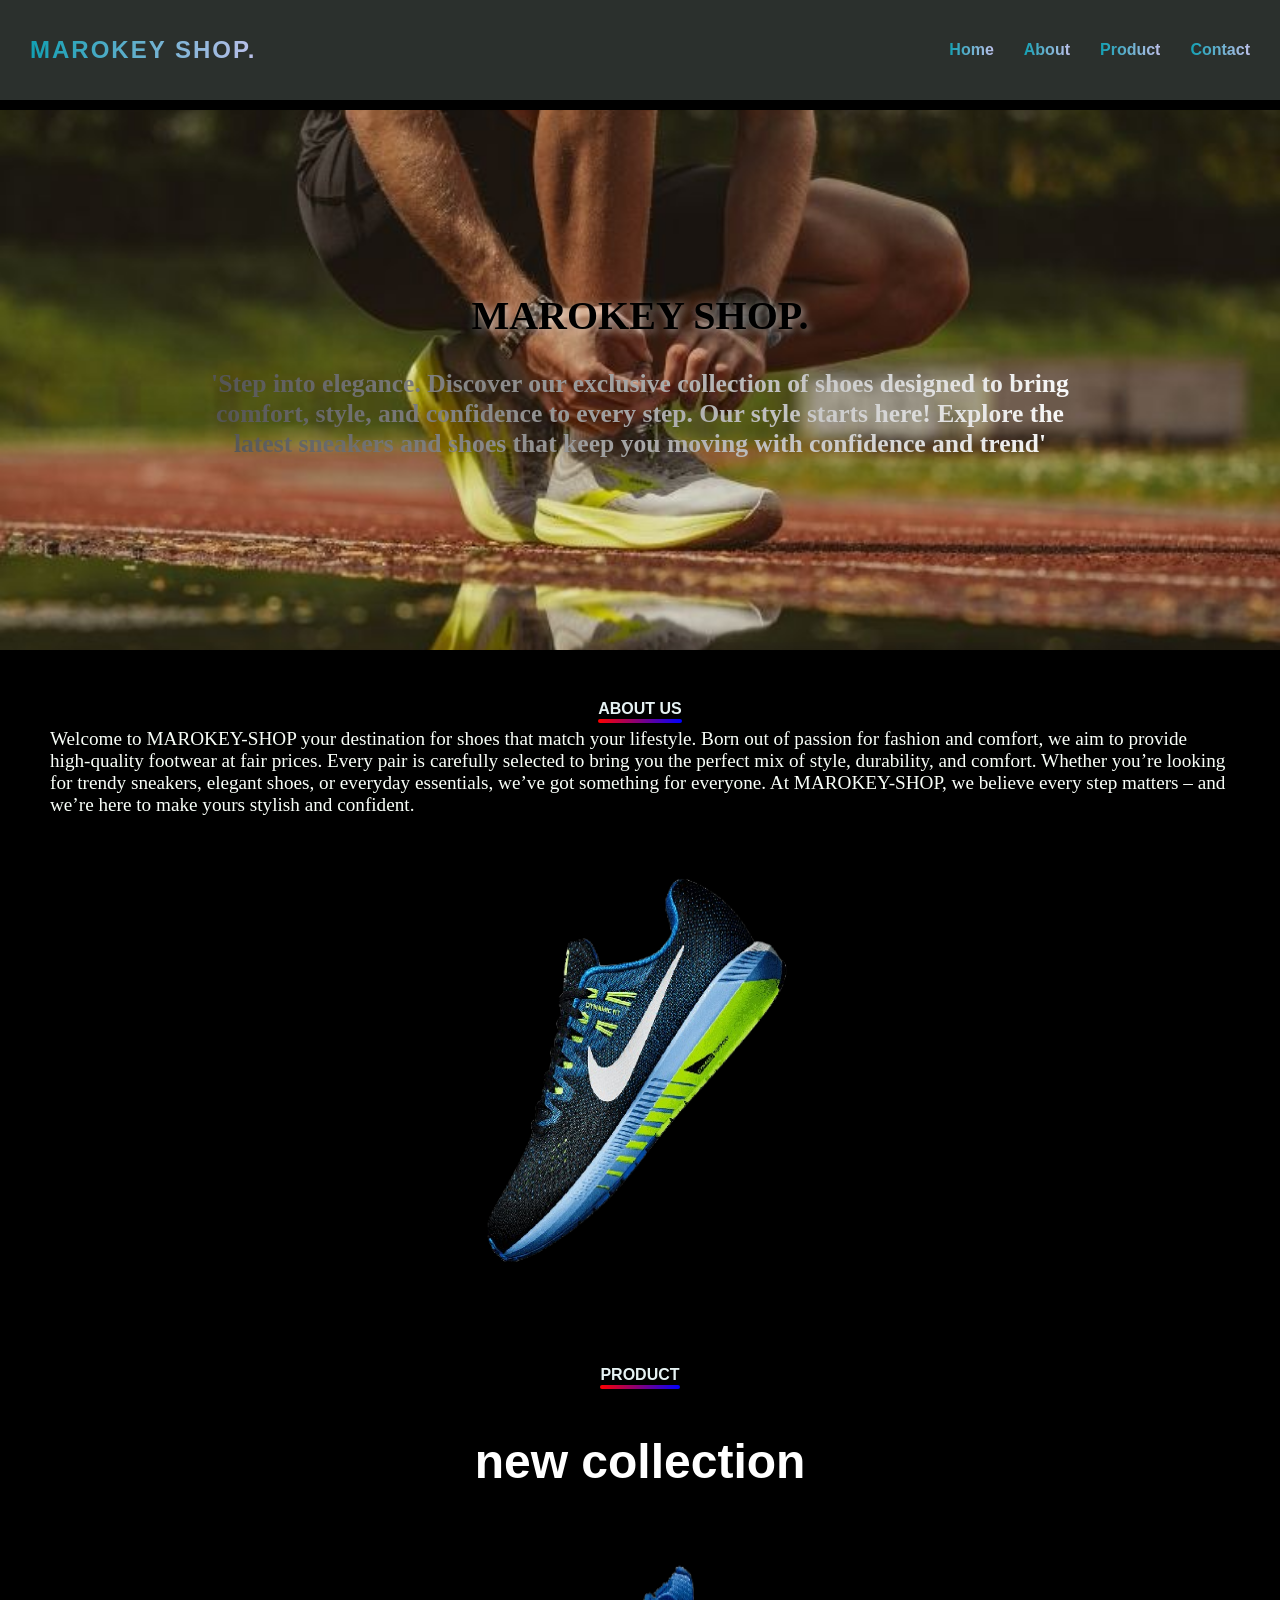
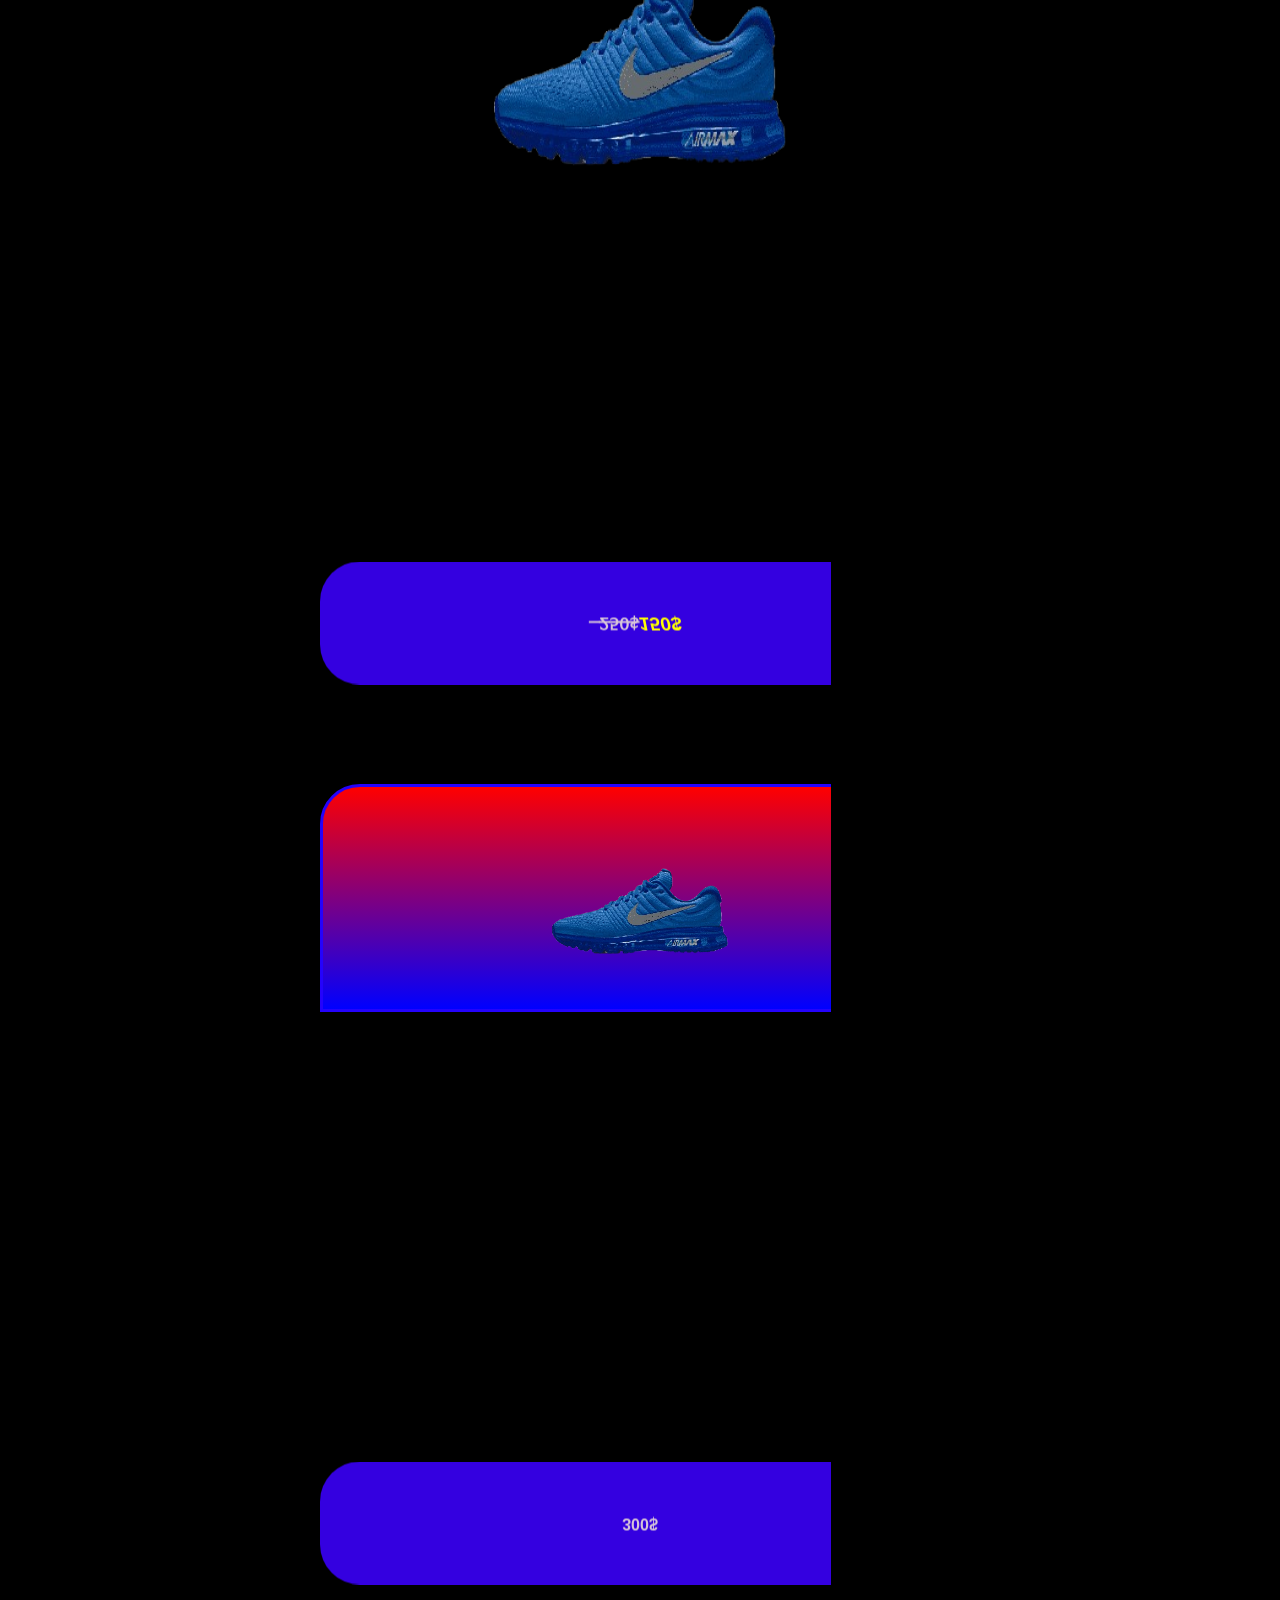
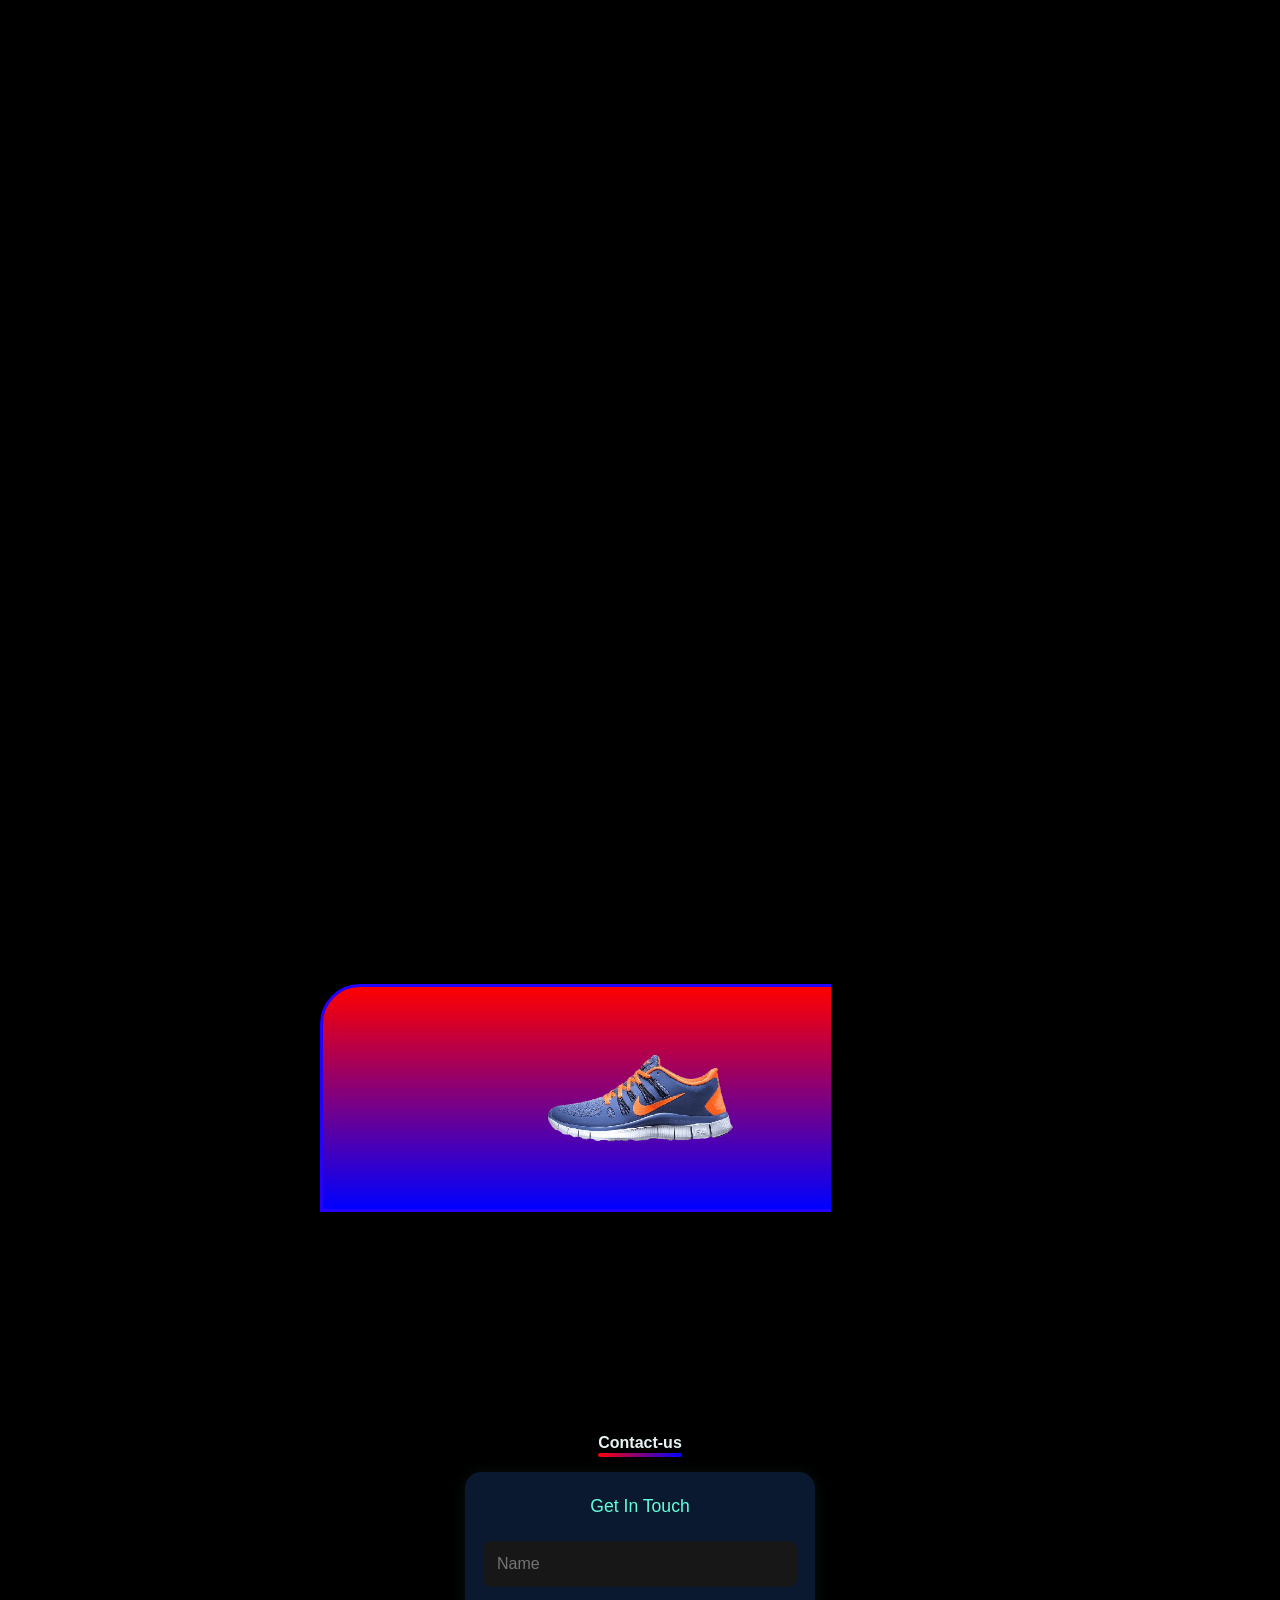
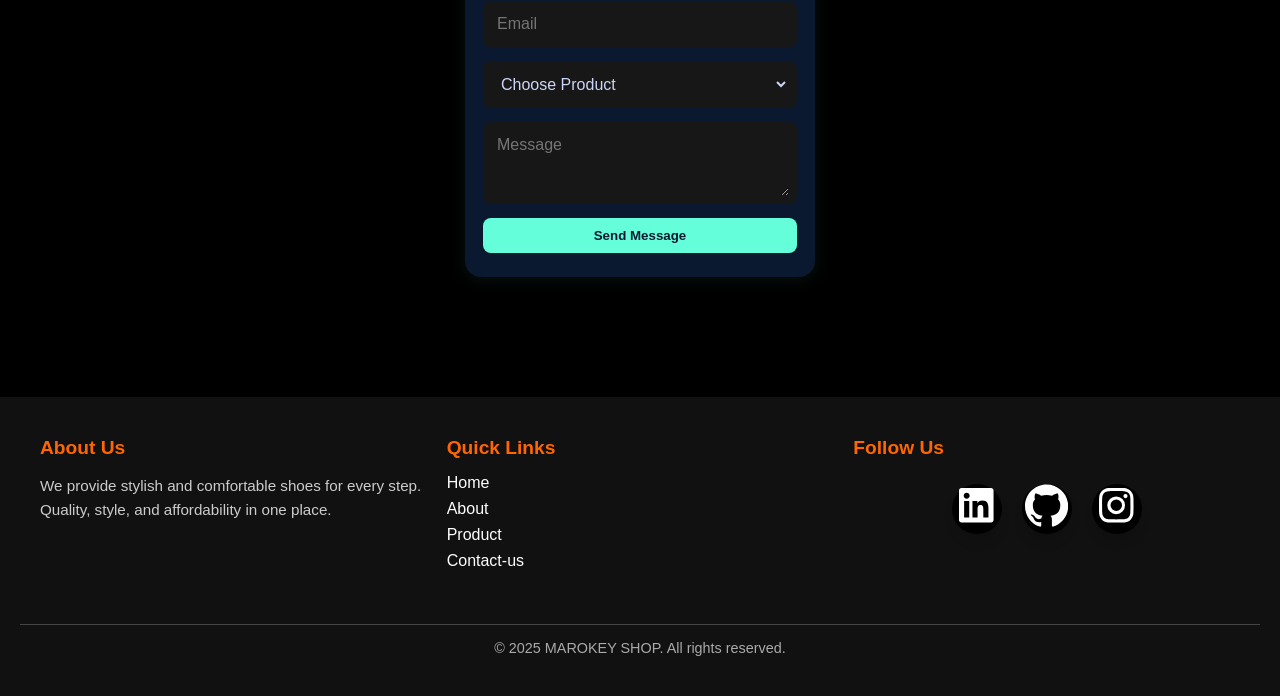
==== index.html @ 0c4fe7fe "update  my Sitweb" ====
<!DOCTYPE html>
<html lang="en">
<head>
    <meta charset="UTF-8">
    <meta name="viewport" content="width=device-width, initial-scale=1.0">
    <title>MAROKEY SHOP</title>
  <link rel="shortcut icon" href="pictures/logo.png" type="image/x-icon">
    <link rel="stylesheet" href="style.css">    
    <link rel="stylesheet" href="https://cdnjs.cloudflare.com/ajax/libs/font-awesome/6.4.0/css/all.min.css">
</head>
<body>
        <!--navbar-->
    <nav>
                <div class="logo">
            <h1>MAROKEY SHOP.</h1>
        </div>
        <ul id="List">
            <li><a href="#home">Home </a></li>
            <li><a href="#about">About</a></li>
            <li><a href="#product">Product</a></li>
            <li><a href="#contact">Contact</a></li>
        </ul>
        <div class="list-icon">
            <i class="fa-solid fa-bars" onclick="togglelist()"></i>
        </div> 
    </nav>
    <!--home section-->
    <div class="undernav">
   

      <section id="home"></section>
          <img src="pictures/background img.jpg">nb  /
        <div class="left">
        <h1>MAROKEY SHOP.</h1>
            <p>  'Step into elegance. 
                Discover our exclusive collection 
                of shoes designed to bring comfort, style, 
                and confidence to every step.
                Our style starts here! Explore the latest sneakers and shoes that keep you moving with confidence and trend'
            </p>
</div>
 </div>
      <!--about section-->

 <div class="about">
        <section id="about"></section>

    <a class="section-title" href="#">ABOUT US</a>


    <p >
        Welcome to MAROKEY-SHOP your destination for shoes that match your lifestyle. Born out of passion for fashion and comfort, we aim to provide high-quality footwear at fair prices. Every pair is carefully selected to bring you the perfect mix of style, durability, and comfort.

Whether you’re looking for trendy sneakers, elegant shoes, or everyday essentials, we’ve got something for everyone. At MAROKEY-SHOP, we believe every step matters – and we’re here to make yours stylish and confident.</p>
<img class="picture2" src="pictures/picture2-removebg-preview.png">
 </div>
     <!--product section-->

 <div class="product">

      <section id="product"></section>

        <a class="section-title" href="#"> PRODUCT</a>
         <div class="slider">
        <figure>
            <div class="slide">
                <h1>new collection</h1>
                <img src="pictures/picture7-removebg-preview.png" alt="">
            </div>
            <div class="slide">
                <h1>new collection</h1>
                <img src="pictures/picture3-removebg-preview.png" alt="">
            </div>
            <div class="slide">
                <h1>new collection</h1>
                <img src="pictures/picture4-removebg-preview.png" alt="" style="margin-top: 50px;">
            </div>
            <div class="slide">
                <h1>new collection</h1>
                <img src="pictures/picture8-removebg-preview.png" alt="">
            </div>
           
        </figure>
    </div>

<div class="card">
  <div class="upper-part">
    <div class="upper-part-face"><img class="incard" src="pictures/picture6-removebg-preview.png"></div>
    <div class="upper-part-back"><img class="incard" src="pictures/picture6-removebg-preview.png"></div>
  </div>
  <div class="lower-part">
    <div class="lower-part-face">price</div>
    <div class="lower-part-back"> ̶2̶5̶0̶$̶ <p style="color: yellow; font-style: oblique; font-size: larger;" > 150$</p></div>
  </div>
</div>
<div class="card">
  <div class="upper-part">
    <div class="upper-part-face"><img class="incard" src="pictures/picture7-removebg-preview.png"></div>
    <div class="upper-part-back"><img class="incard" src="pictures/picture7-removebg-preview.png"></div>
  </div>
  <div class="lower-part">
    <div class="lower-part-face">price</div>
    <div class="lower-part-back">200$</div>
  </div>
</div><div class="card">
  <div class="upper-part">
    <div class="upper-part-face"><img class="incard" src="pictures/picture8-removebg-preview.png"></div>
    <div class="upper-part-back"><img class="incard" src="pictures/picture8-removebg-preview.png"></div>
  </div>
  <div class="lower-part">
    <div class="lower-part-face">price</div>
    <div class="lower-part-back">300$</div>
  </div>
</div>
<div class="card">
  <div class="upper-part">
    <div class="upper-part-face"><img class="incard" src="pictures/picture4-removebg-preview.png"></div>
    <div class="upper-part-back"><img class="incard" src="pictures/picture4-removebg-preview.png"></div>
  </div>
  <div class="lower-part">
    <div class="lower-part-face">price</div>
    <div class="lower-part-back">350$</div>
  </div>
</div>
<div class="card">
  <div class="upper-part">
    <div class="upper-part-face"><img class="incard" src="pictures/picture3-removebg-preview.png"></div>
    <div class="upper-part-back"><img class="incard" src="pictures/picture3-removebg-preview.png"></div>
  </div>
  <div class="lower-part">
    <div class="lower-part-face">price</div>
    <div class="lower-part-back">300$</div>
  </div>
</div>
<div class="card">
  <div class="upper-part">
    <div class="upper-part-face"><img class="incard" src="pictures/picture5-removebg-preview.png"></div>
    <div class="upper-part-back"><img class="incard" src="pictures/picture5-removebg-preview.png"></div>
  </div>
  <div class="lower-part">
    <div class="lower-part-face">price</div>
    <div class="lower-part-back">100$</div>
  </div>
</div>
 </div>
    <!--contact us section-->

<div class="contact-us">
        <section id="contact"></section>

        <a class="section-title" href="#"> Contact-us</a>
<div class="form-card1">
  <div class="form-card2">
    <form class="form">
      <p class="form-heading">Get In Touch</p>

      <div class="form-field">
        <input required="" placeholder="Name" class="input-field" type="text" />
      </div>

      <div class="form-field">
        <input
          required=""
          placeholder="Email"
          class="input-field"
          type="email"
        />
        
      </div>
                  <div class="form-field">
        <select required class="input-field">
          <option value="" disabled selected>Choose Product</option>
          <option value="Sneakers">yellow basket shoes</option>
          <option value="Elegant Shoes">blue nike</option>
                    <option value="Elegant Shoes">nike colors</option>
          <option value="Elegant Shoes">red air force</option>
                   <option value="Elegant Shoes">white air force</option>
                   <option value="Elegant Shoes">classic nike</option>

          <option value="Everyday Essentials">Everyday Essentials</option>
          <option value="Other">Other</option>
        </select>
      </div>

      <div class="form-field">
        <textarea
          required=""
          placeholder="Message"
          cols="30"
          rows="3"
          class="input-field"></textarea>
      </div>

      <button class="sendMessage-btn">Send Message</button>
    </form>
  </div>
</div>
<!--footer-->
<footer class="footer">
   <div class="footer-container">
      <div class="footer-col">
        <h3>About Us</h3>
        <p>We provide stylish and comfortable shoes for every step. Quality, style, and affordability in one place.</p>
      </div>
      <div class="footer-col">
        <h3>Quick Links</h3>
        <ul>
          <li><a href="#">Home</a></li>
          <li><a href="#">About</a></li>
          <li><a href="#">Product</a></li>
          <li><a href="#">Contact-us</a></li>
        </ul>
      </div>
      <div class="footer-col">
        <h3>Follow Us</h3>
        <div class="social-icons">
         <ul class="wrapper">
  <li class="icon LinkdIn">
   <a  href="https://www.linkedin.com/in/omar-rodi-631632343" target="_blank"> <span class="tooltip">LinkdIn</span>
    <svg
      viewBox="0 0 24 24"
      height="1.2em"
      fill="currentColor"
xmlns="http://www.w3.org/2000/svg"     >
      <path
     d="M20.447 20.452h-3.554v-5.569c0-1.328-.027-3.037-1.852-3.037-1.853 
               0-2.136 1.445-2.136 2.939v5.667H9.351V9h3.414v1.561h.049c.476-.9 
               1.637-1.85 3.372-1.85 3.604 0 4.268 2.372 4.268 5.456v6.285zM5.337 
               7.433c-1.144 0-2.067-.926-2.067-2.067 0-1.142.923-2.066 
               2.067-2.066 1.141 0 2.066.924 2.066 2.066 0 
               1.141-.925 2.067-2.066 2.067zm1.777 13.019H3.559V9h3.555v11.452zM22.225 
               0H1.771C.792 0 0 .774 0 1.729v20.542C0 
               23.227.792 24 1.771 24h20.451C23.2 24 24 23.227 
               24 22.271V1.729C24 .774 23.2 0 22.225 0z" ></path>
    </svg>
    </a>
  </li>
  <li class="icon GitHub">
    <a href="https://github.com/MAROKEY4" target="_blank">
    <span class="tooltip">GitHub</span>
   <svg xmlns="http://www.w3.org/2000/svg" 
         width="1.5em" height="1.5em" 
         viewBox="0 0 24 24" 
         fill="currentColor">
      <path d="M12 .297c-6.63 0-12 5.373-12 12 
               0 5.303 3.438 9.8 8.205 11.385.6.113.82-.258.82-.577 
               0-.285-.01-1.04-.015-2.04-3.338.724-4.042-1.61-4.042-1.61 
               -.546-1.385-1.333-1.754-1.333-1.754-1.09-.744.084-.729.084-.729 
               1.205.084 1.84 1.236 1.84 1.236 
               1.07 1.835 2.809 1.305 3.495.998 
               .108-.776.418-1.305.762-1.605-2.665-.3-5.466-1.335-5.466-5.93 
               0-1.31.465-2.38 1.235-3.22 
               -.135-.303-.54-1.523.105-3.176 0 0 1.005-.322 3.3 1.23 
               .96-.267 1.98-.399 3-.405 1.02.006 2.04.138 3 .405 
               2.28-1.552 3.285-1.23 3.285-1.23 
               .645 1.653.24 2.873.12 3.176 
               .765.84 1.23 1.91 1.23 3.22 
               0 4.61-2.805 5.625-5.475 5.92 
               .42.36.81 1.096.81 2.22 
               0 1.606-.015 2.896-.015 3.286 
               0 .315.21.69.825.57C20.565 22.092 24 17.592 24 12.297 
               c0-6.627-5.373-12-12-12"/>
    </svg>
      <path
        d="M42,12.429c-1.323,0.586-2.746,0.977-4.247,1.162c1.526-0.906,2.7-2.351,3.251-4.058c-1.428,0.837-3.01,1.452-4.693,1.776C34.967,9.884,33.05,9,30.926,9c-4.08,0-7.387,3.278-7.387,7.32c0,0.572,0.067,1.129,0.193,1.67c-6.138-0.308-11.582-3.226-15.224-7.654c-0.64,1.082-1,2.349-1,3.686c0,2.541,1.301,4.778,3.285,6.096c-1.211-0.037-2.351-0.374-3.349-0.914c0,0.022,0,0.055,0,0.086c0,3.551,2.547,6.508,5.923,7.181c-0.617,0.169-1.269,0.263-1.941,0.263c-0.477,0-0.942-0.054-1.392-0.135c0.94,2.902,3.667,5.023,6.898,5.086c-2.528,1.96-5.712,3.134-9.174,3.134c-0.598,0-1.183-0.034-1.761-0.104C9.268,36.786,13.152,38,17.321,38c13.585,0,21.017-11.156,21.017-20.834c0-0.317-0.01-0.633-0.025-0.945C39.763,15.197,41.013,13.905,42,12.429"
      ></path>
    </svg>
    </a>
  </li>
  <li class="icon instagram">
        <a href="https://www.instagram.com/o_rodi_" target="_blank">

    <span class="tooltip">Instagram</span>
    <svg
      xmlns="http://www.w3.org/2000/svg"
      height="1.2em"
      fill="currentColor"
      class="bi bi-instagram"
      viewBox="0 0 16 16"
    >
      <path
        d="M8 0C5.829 0 5.556.01 4.703.048 3.85.088 3.269.222 2.76.42a3.917 3.917 0 0 0-1.417.923A3.927 3.927 0 0 0 .42 2.76C.222 3.268.087 3.85.048 4.7.01 5.555 0 5.827 0 8.001c0 2.172.01 2.444.048 3.297.04.852.174 1.433.372 1.942.205.526.478.972.923 1.417.444.445.89.719 1.416.923.51.198 1.09.333 1.942.372C5.555 15.99 5.827 16 8 16s2.444-.01 3.298-.048c.851-.04 1.434-.174 1.943-.372a3.916 3.916 0 0 0 1.416-.923c.445-.445.718-.891.923-1.417.197-.509.332-1.09.372-1.942C15.99 10.445 16 10.173 16 8s-.01-2.445-.048-3.299c-.04-.851-.175-1.433-.372-1.941a3.926 3.926 0 0 0-.923-1.417A3.911 3.911 0 0 0 13.24.42c-.51-.198-1.092-.333-1.943-.372C10.443.01 10.172 0 7.998 0h.003zm-.717 1.442h.718c2.136 0 2.389.007 3.232.046.78.035 1.204.166 1.486.275.373.145.64.319.92.599.28.28.453.546.598.92.11.281.24.705.275 1.485.039.843.047 1.096.047 3.231s-.008 2.389-.047 3.232c-.035.78-.166 1.203-.275 1.485a2.47 2.47 0 0 1-.599.919c-.28.28-.546.453-.92.598-.28.11-.704.24-1.485.276-.843.038-1.096.047-3.232.047s-2.39-.009-3.233-.047c-.78-.036-1.203-.166-1.485-.276a2.478 2.478 0 0 1-.92-.598 2.48 2.48 0 0 1-.6-.92c-.109-.281-.24-.705-.275-1.485-.038-.843-.046-1.096-.046-3.233 0-2.136.008-2.388.046-3.231.036-.78.166-1.204.276-1.486.145-.373.319-.64.599-.92.28-.28.546-.453.92-.598.282-.11.705-.24 1.485-.276.738-.034 1.024-.044 2.515-.045v.002zm4.988 1.328a.96.96 0 1 0 0 1.92.96.96 0 0 0 0-1.92zm-4.27 1.122a4.109 4.109 0 1 0 0 8.217 4.109 4.109 0 0 0 0-8.217zm0 1.441a2.667 2.667 0 1 1 0 5.334 2.667 2.667 0 0 1 0-5.334z"
      ></path>
    </svg>
        </a>
  </li>
</ul>
      </div>
    </div>
   </div>
    <div class="footer-bottom">
      © 2025 MAROKEY SHOP. All rights reserved.
    </div>
  </footer>
</div>
    <script src="main.js"> </script>

</body>
</html>
---- style.css ----
*{
    margin: 0;
    padding: 0;
    box-sizing: border-box;
    font-family: sans-serif;
}

html,body{
    height: 100%;
    width: 100%;
background: black;
    background-size: 400% 400%;
  animation: BackgroundGradient 5s ease infinite;
  scroll-behavior: smooth;
  scroll-padding: var(--scroll-padding,5rem);
}

/*navbar*/
nav{
    padding: 10px 30px;
    display: flex;
    align-items: center;
    justify-content: space-between;
    background:transparent;
    position: relative;
    height: 100px;
    background: rgb(43, 48, 45);
}

.logo{
  background: linear-gradient(90deg, #12a0b3, #bdc0ea);
  background-clip: text;
  color: transparent;
    font-weight: bold;
    letter-spacing: 2px;
    user-select: none;

}

nav ul{
    display: flex;
    gap: 30px;
    align-items: center;
}

nav ul li{
    list-style-type: none;
}

nav ul li a{
  font-weight: bold;
  background: linear-gradient(90deg, #12a0b3, #bdc0ea);
  background-clip: text;
  color: transparent;
}

.list-icon{
    display: none;
}

.list-icon i{
    color: #fff;
    font-size: 30px;
}
@keyframes BackgroundGradient {
  0% {background-position: 0% 50%;}
  50% {background-position: 100% 50%;}
  100% {background-position: 0% 50%;}
}

@media (max-width:600px) {
    nav ul{
              position: absolute;
        top: 90px;
        left: 0;
        right: 0;
        flex-direction: column;
        text-align: center;
        background: rgb(43, 48, 45);
        gap: 0;
        overflow: hidden;
        z-index: 100;
        width: 100%;
        max-height: 0;
        transition: max-height 0.8s;
        display: block; 

    }
    nav ul li{
        padding: 20px;
        padding-top: 0;
    }
    .list-icon{
        display: block;
    z-index: 101;
    position: absolute;
    top: 30px;
    right: 30px;;
    }
    #List{
        transition: all 0.8s;
    }
} 

/* this picture undernav*/


.undernav {
  position: relative;
  width: 100%;
  height: 60vh; /* Responsive height */
  min-height: 320px;
  max-height: 600px;
  overflow: hidden;
  margin-top: 10px;
  margin-bottom: 50px;
}

.undernav img {
  position: absolute;
  top: 0;
  left: 0;
  width: 100%;
  height: 100%;
  object-fit: cover; /* Ensures image covers area proportionally */
  z-index: 1;
}

/* Center .left content over the image */
.left {
  position: absolute;
  top: 50%;
  left: 50%;
  transform: translate(-50%, -50%);
  z-index: 2;
  width: 90%;
  text-align: center;
  background: none; /* Remove background gradient for text visibility */
  color: #fff; /* White text for contrast */
}

.left h1 {
  font-family: Chalkduster, fantasy;
  color: #000000;
  font-size: 2.5em;
  text-align: center;
  font-weight: bold;
  text-shadow: 2px 2px 8px rgba(254, 255, 255, 0.7); /* Improves readability */
  margin-bottom: 20px;
}

.left p {
  font-size: 1.6em;
  font-weight: bold;
  width: 80%;
  margin: 0 auto;
  font-family: Chalkduster, fantasy;
  display: block;
  padding: 10px 20px;
  /* Gradient text styles */
  background: linear-gradient(90deg, #4d4d4d, #ffffff);
  background-clip: text;
  -webkit-background-clip: text;
  color: transparent;
  -webkit-text-fill-color: transparent;
  text-shadow: none; /* Remove shadow for clear gradient */
  border-radius: 10px;
}

/* Responsive adjustments */
@media (max-width: 600px) {
  .undernav {
    height: 280px;
    min-height: 180px;
    max-height: none;
  }
  .left h1 {
    font-size: 1.3em;
    padding: 8px 10px;
  }
  .left p {
    font-size: 0.95em;
    padding: 8px 10px;
    width: 98%;
  }
}

/*About*/

.about p {
    margin:50px;
    color: rgb(249, 255, 249);
    margin-top:10px;
    font-size: larger;
    font-family:Chalkduster, fantasy;

}
.picture2{
     display: block;
    margin: 0 auto;
    background: transparent;
    max-width: 400px;
    width: 100%;
    height: 500px;


}


/*Product*/


.slider{
    display: block;
    margin: 0 auto;
    margin-bottom:150px;
    background: transparent;
    max-width: 500px;
    width: 100%;
    height: 400px;
    overflow: hidden;
}

@media (max-width: 600px) {
    .about p,
    .product p {
        font-size: 0.95em;
        margin: 10px 5px;
    }
    .about a,
    .product a {
        font-size: 1em;
        padding: 6px 10px;
        display: block;
        margin: 0 auto 10px auto;
    }
    .picture2 {
        height: 100%;
        width: 100%;

    }
    .slider{
    display: block;
    margin: 0 auto;
    background: transparent;
    max-width: 400px;
    width: 100%;
    height: auto;
    overflow: hidden;
}
}
figure{
    position: relative;
    left: 0;
    width: 400%; /* width dikali slide */
    animation: 10s slide infinite;
}

.slide{
    position: relative;
    width: 25%; /* width dibagi slide */
    float: left;
}

.slide h1{
    position: absolute;
    font-size: 3em;
    width: 100%;
    text-align: center;
    margin-top: 50px;
    color: white;
    text-shadow: 1px 1px 2px rgba(0, 0, 0, 0.5);
}

.slide img{
    width: 100%;
    height: 500px;
}

@keyframes slide{
    0%{
        left:0;
    }
    10%{
        left:0;
    }
    20%{
        left:-100%;
    }
    30%{
        left:-100%;
    }
    40%{
        left:-200%;
    }
    50%{
        left:-200%;
    }
    55%{
        left:-300%;
    }
    65%{
        left:-300%;
    }
    66%{
        left:-200%;
    }
    74%{
        left:-200%;
    }
    75%{
        left:-100%;
    }
    85%{
        left:-100%;
    }
    90%{
        left:0;
    }
    1000%{
        left:0;
    }
}


.card {
  margin: 100px auto;
  width: 50%;
  height: 350px;
  position: relative;
  border-radius: 40px;
  transition: all 0.8s;
  perspective: 600px;
  perspective-origin: center bottom;
  display: block;
}

.incard{
   width: 50%;
   height: auto;
}

.upper-part {
  width: 100%;
  height: 65%;
  border-radius: 40px 40px 0 0;
  position: relative;
  transform-style: preserve-3d;
  transition: all 0.9s;
}

.upper-part-face,
.upper-part-back {
  text-align: center;
  background:linear-gradient(red,blue);
  color: rgb(36, 2, 252);
  border: 3px solid ;
  display: flex;
  justify-content: center;
  align-items: center;
  position: absolute;
  width: 100%;
  height: 100%;
  padding: 15px;
  border-radius: 40px 40px 0 0;
  font-weight: bold;
  z-index: 2;
  backface-visibility: hidden;
  transition: all 0.6s;
}

.upper-part-back {
  background-color: rgb(177, 10, 10);
  color: rgb(0, 29, 114);
  transform: rotatex(180deg);
}

.lower-part {
  width: 100%;
  height: 35%;
  border-radius: 0 0 40px 40px;
  position: relative;
  transform-style: preserve-3d;
  transform-origin: center top;
  transition: all 0.9s;
}

.lower-part-face,
.lower-part-back {
  background-color: rgb(10, 10, 142);
  width: 100%;
  height: 100%;
  color: rgb(243, 239, 239);
  font-weight: bold;
  position: absolute;
  border-radius: 0 0 40px 40px;
  display: flex;
  justify-content: center;
  align-items: center;
  transform: translate(0, -0.8px);
  backface-visibility: hidden;
  z-index: 2;
}

.lower-part-back {
  backface-visibility: visible;
  border-radius: 40px;
  color: rgb(216, 197, 216);
  background-color: rgb(52, 0, 224);
  transform: rotateX(180deg);
  z-index: 1;
  transition: border-radius 0.6s;
}

.card:hover > .upper-part {
  transform: rotatex(-0.5turn);
}

.card:hover > .lower-part {
  transform: translateY(88.3px) rotateX(0.5turn);
}

.card:hover > .lower-part > .lower-part-back {
  border: 3px solid rgb(45, 0, 246);
  border-radius: 0 0 40px 40px;
}
@media (max-width: 900px) {
  .about p {
    font-size: 1.1em;
    margin: 20px 10px;
  }
  .card {
    width: 70%;
    height: 300px;
    margin: 60px auto;
  }
  .incard {
    max-width: 90%;
    height: auto;
  }
}

@media (max-width: 600px) {
  .about p {
    font-size: 1em;
    margin: 10px 5px;
  }
  .about a {
    font-size: 1em;
    padding: 6px 10px;
    display: block;
    margin: 0 auto 10px auto;
  }
  .card {
    width: 95%;
    height: 220px;
    margin: 30px auto;
  }
  .incard {
    max-width: 100%;
    height: auto;
  }
}
/*contact-us*/
  
/* Center and minimize contact-us */
.contact-us {
  display: flex;
  flex-direction: column;
  align-items: center;
  justify-content: center;
  margin: 40px auto;
} 

.form {
  width: 100%;
  max-width: 350px;
  background: #0a192f;
  border-radius: 16px;
  padding: 24px 18px;
  box-shadow: 0 2px 16px rgba(100,255,218,0.08);
  display: flex;
  flex-direction: column;
  gap: 14px;
  align-items: center;
}

.form-heading {
  color: #64ffda;
  font-size: 1.1em;
  margin-bottom: 10px;
  text-align: center;
  background: none;
}

.form-field {
  width: 100%;
  display: flex;
  align-items: center;
  border-radius: 8px;
  padding: 8px;
  background: #171717;
  color: #ccd6f6;
}

.input-field {
  width: 100%;
  background: none;
  border: none;
  outline: none;
  color: #ccd6f6;
  padding: 6px;
  font-size: 1em;
}

.sendMessage-btn {
  width: 100%;
  padding: 10px;
  border-radius: 8px;
  border: none;
  background: #64ffda;
  color: #0a192f;
  font-weight: bold;
  cursor: pointer;
  transition: background 0.3s;
}

.sendMessage-btn:hover {
  background: #43c6ac;
  color: #fff;
}
.form-card1 {
  margin: 20px;
  background-image: linear-gradient(163deg, #64ffda 0%, #64ffda 100%);
  border-radius: 22px;
  transition: all 0.3s;
}

.form-card1:hover {
  box-shadow: 0px 0px 30px 1px rgba(100, 255, 218, 0.3);
}

.form-card2 {
  border-radius: 0;
  transition: all 0.2s;
}

.form-card2:hover {
  transform: scale(0.98);
  border-radius: 20px;
}

/* footer*/

    footer {
      background: #111;
      color: #eee;
      padding: 40px 20px;
      margin-top: 100px;
      width: 100%;
    }

    .footer-container {
      display: flex;
      flex-wrap: wrap;
      justify-content: space-between;
      max-width: 1200px;
      margin: auto;
      gap: 20px;
    }

    .footer-col {
      flex: 1 1 200px;
      min-width: 200px;
    }

    .footer-col h3 {
      margin-bottom: 15px;
      font-size: 1.2rem;
      color: #ff6600;
    }

    .footer-col p {
      line-height: 1.6;
      font-size: 0.95rem;
      color: #ccc;
    }

    .footer-col ul {
      list-style: none;
      padding: 0;
      margin: 0;

    }

    .footer-col ul li {
      margin: 8px 0;

    }

    .footer-col ul li a {
      color: #ffffff;
      text-decoration: none;
      transition: color 0.5s;
       position: static !important;
  background: none !important;
  box-shadow: none !important;

    }
    .footer-col ul li a:hover {
      color: #b18f8f;
       
    }

    .social-icons {
      display: flex;
      gap: 15px;
      margin-top: 10px;
    }

    .social-icons a {
      color: #e80000;
      font-size: 1.8rem;
      text-decoration: none;
      transition: color 0.3s;
    }

    

    .footer-bottom {
      text-align: center;
      margin-top: 30px;
      font-size: 0.9rem;
      border-top: 1px solid #444;
      padding-top: 15px;
      color: #aaa;
    } 
    
.wrapper {
  display: inline-flex;
  list-style: none;
  height: 120px;
  width: 100%;
  padding-top: 40px;
  font-family: "Poppins", sans-serif;
  justify-content: center;
}

.wrapper .icon {
  position: relative;
  background: #000000;
  border-radius: 50%;
  margin: 10px;
  width: 50px;
  height: 50px;
  font-size: 18px;
  display: flex;
  justify-content: center;
  align-items: center;
  flex-direction: column;
  box-shadow: 0 10px 10px rgba(0, 0, 0, 0.1);
  cursor: pointer;
  transition: all 0.2s cubic-bezier(0.68, -0.55, 0.265, 1.55);
}

.wrapper .tooltip {
  position: absolute;
  top: 0;
  font-size: 14px;
  background: #fff;
  color: #fff;
  padding: 5px 8px;
  border-radius: 5px;
  box-shadow: 0 10px 10px rgba(0, 0, 0, 0.1);
  opacity: 0;
  pointer-events: none;
  transition: all 0.3s cubic-bezier(0.68, -0.55, 0.265, 1.55);
}

.wrapper .tooltip::before {
  position: absolute;
  content: "";
  height: 8px;
  width: 8px;
  background: #fff;
  bottom: -3px;
  left: 35%;
  transform: translate(-50%) rotate(45deg);
  transition: all 0.3s cubic-bezier(0.68, -0.55, 0.265, 1.55);
}

.wrapper .icon:hover .tooltip {
  top: -45px;
  opacity: 1;
  visibility: visible;
  pointer-events: auto;
}

.wrapper .icon:hover span,
.wrapper .icon:hover .tooltip {
  text-shadow: 0px -1px 0px rgba(0, 0, 0, 0.1);
}

.wrapper .LinkdIn:hover,
.wrapper .LinkdIn:hover .tooltip,
.wrapper .LinkdIn:hover .tooltip::before {
  background: #1877f2;
  color: #fff;
}

.wrapper .GitHub:hover,
.wrapper .GitHub:hover .tooltip,
.wrapper .GitHub:hover .tooltip::before {
  background: #3e4345;
  color: #fff;
}

.wrapper .instagram:hover,
.wrapper .instagram:hover .tooltip,
.wrapper .instagram:hover .tooltip::before {
  background: #e4405f;
  color: #fff;
}


    /* Responsive */
    @media (max-width: 768px) {
      .footer-container {
        flex-direction: column;
        text-align: center;
      }
      .social-icons {
        justify-content: center;
      }
      
    }
    .wrapper .icon a {
  position: static !important;
  background: none !important;
  box-shadow: none !important;
}

.wrapper .icon a:after {
  display: none !important;
  content: none !important;
}

.section-title {
  display: block;
  margin: 0 auto;
  width: max-content;
  color: #e6f2f3;
  text-decoration: none;
  position: relative;
  font-weight: bold;
  text-align: center;
  
}

.section-title:after {
  content: " ";
  position: absolute;
  bottom: -5px;
  height: 4px;
  width: 100%;
  background: linear-gradient(to right, red, blue);
  border-radius: 100px;
  left: 0;
  transition: 100ms;
}

.section-title:hover:after {
  width: 0;
}
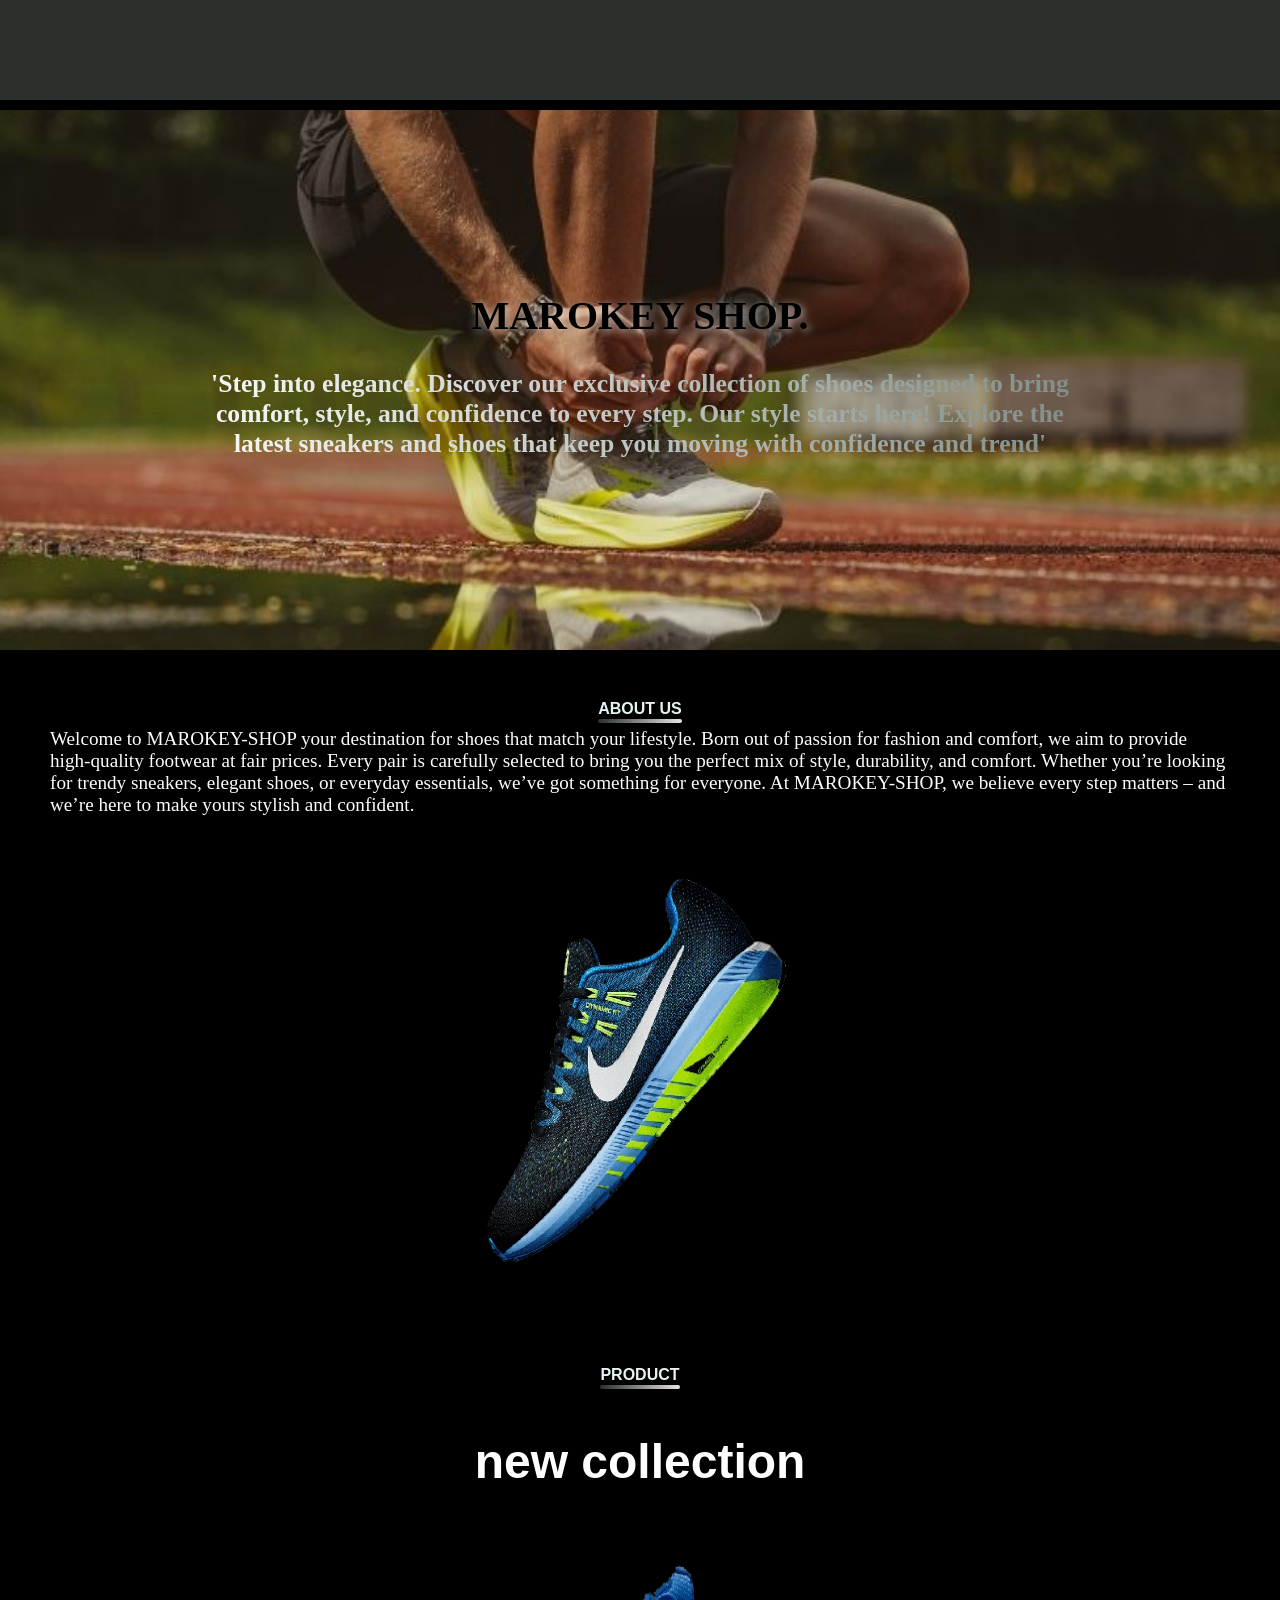
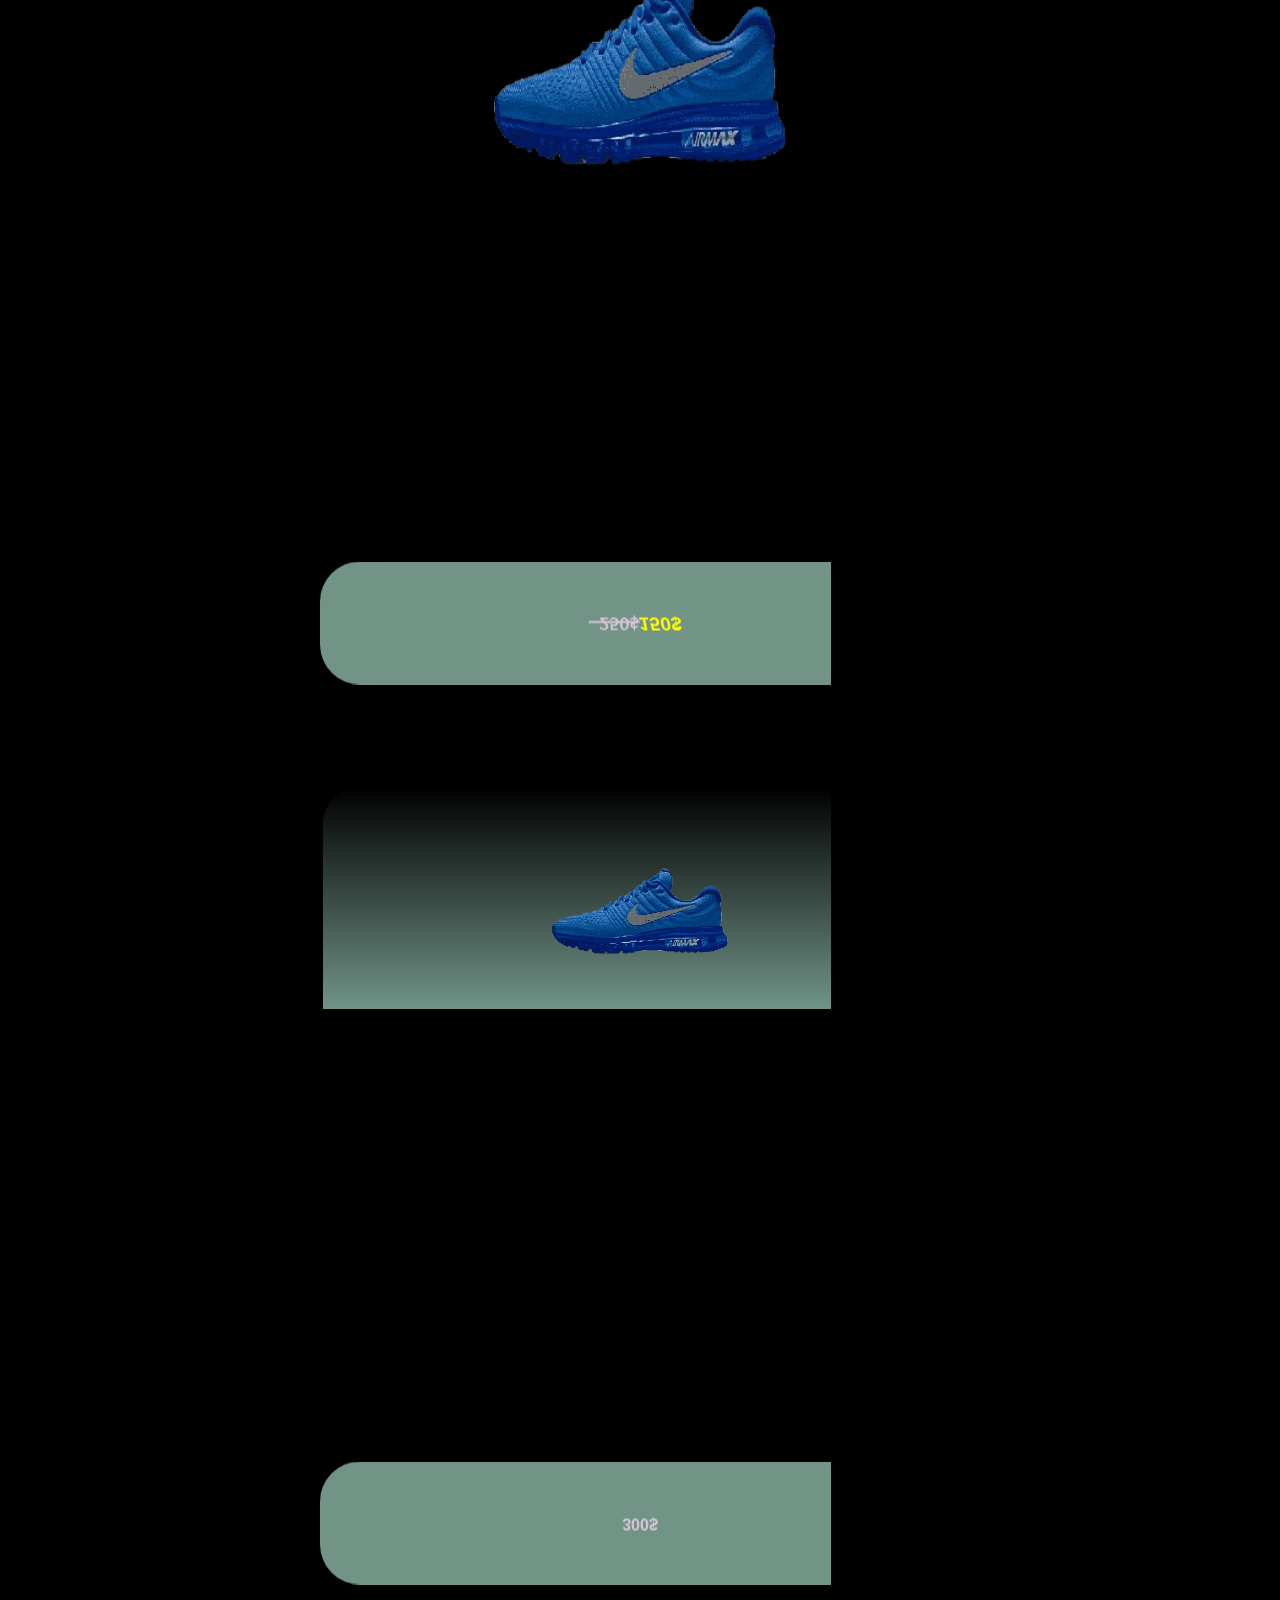
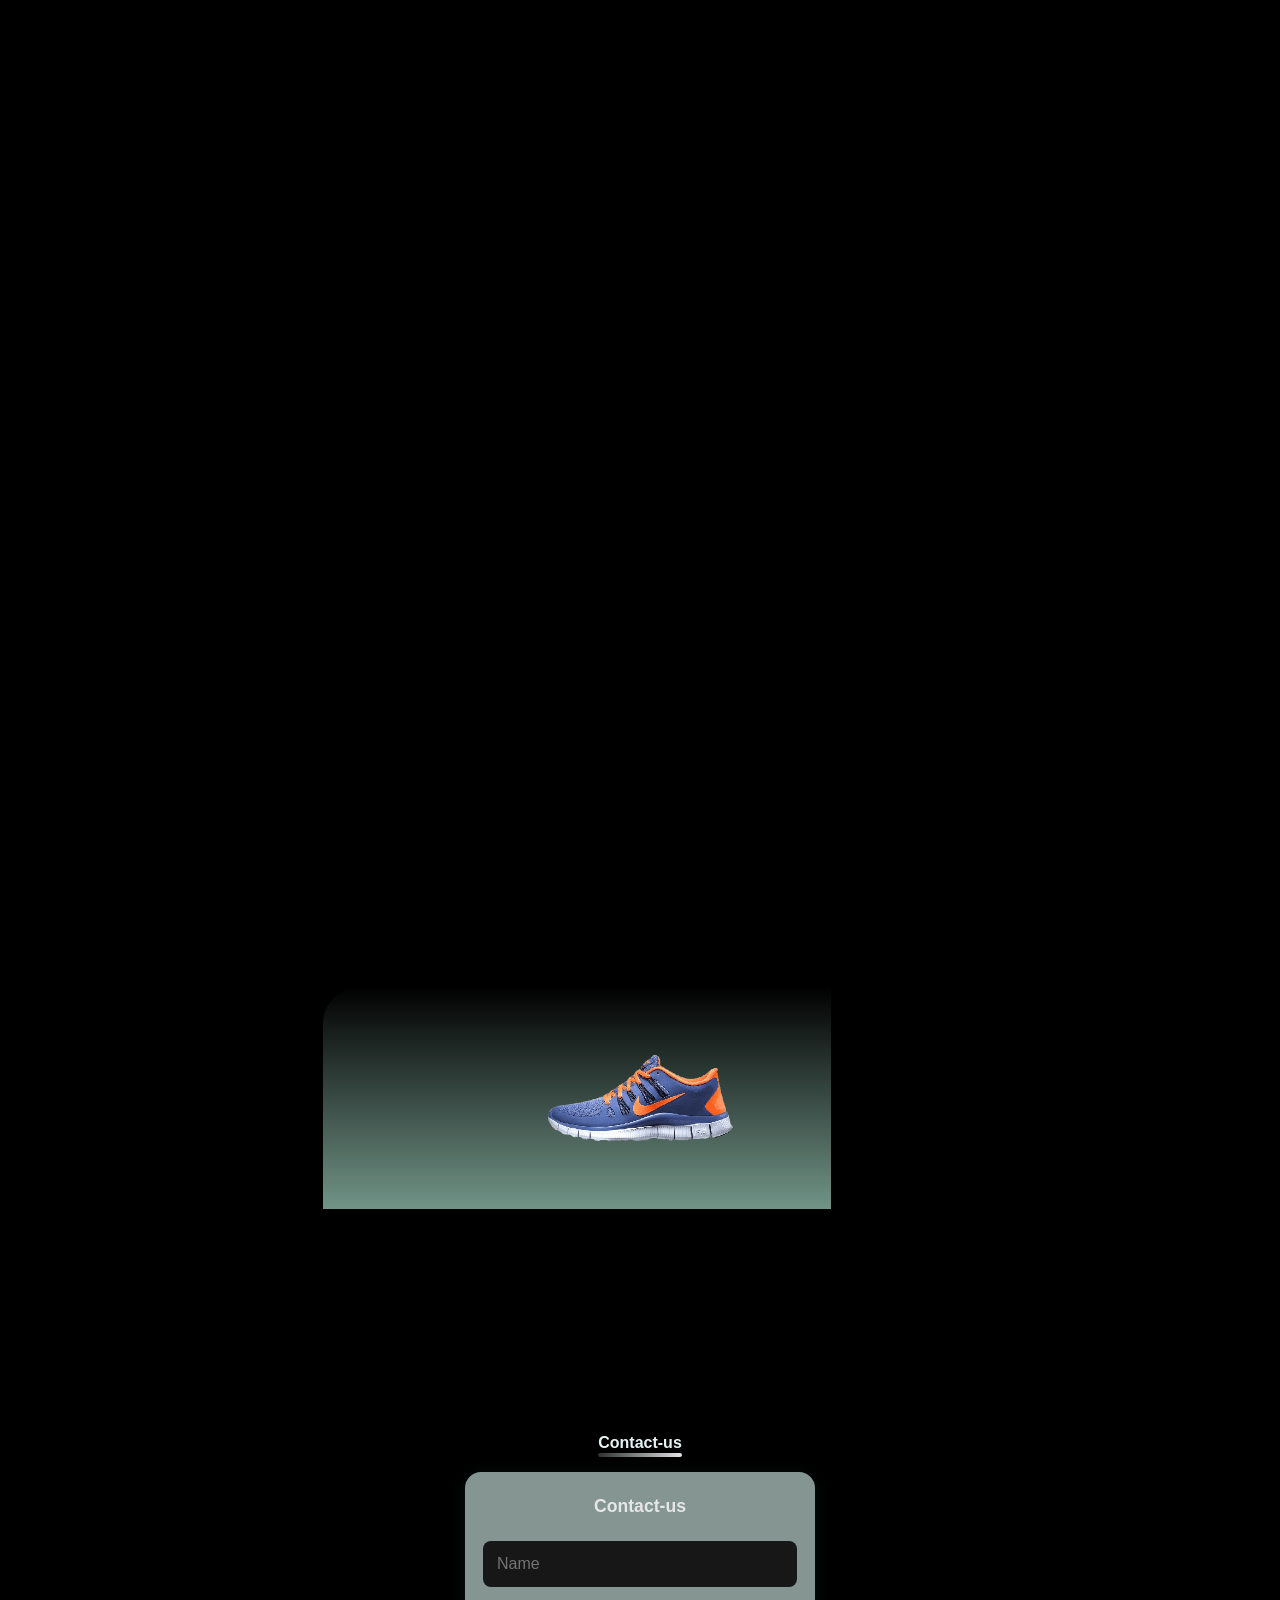
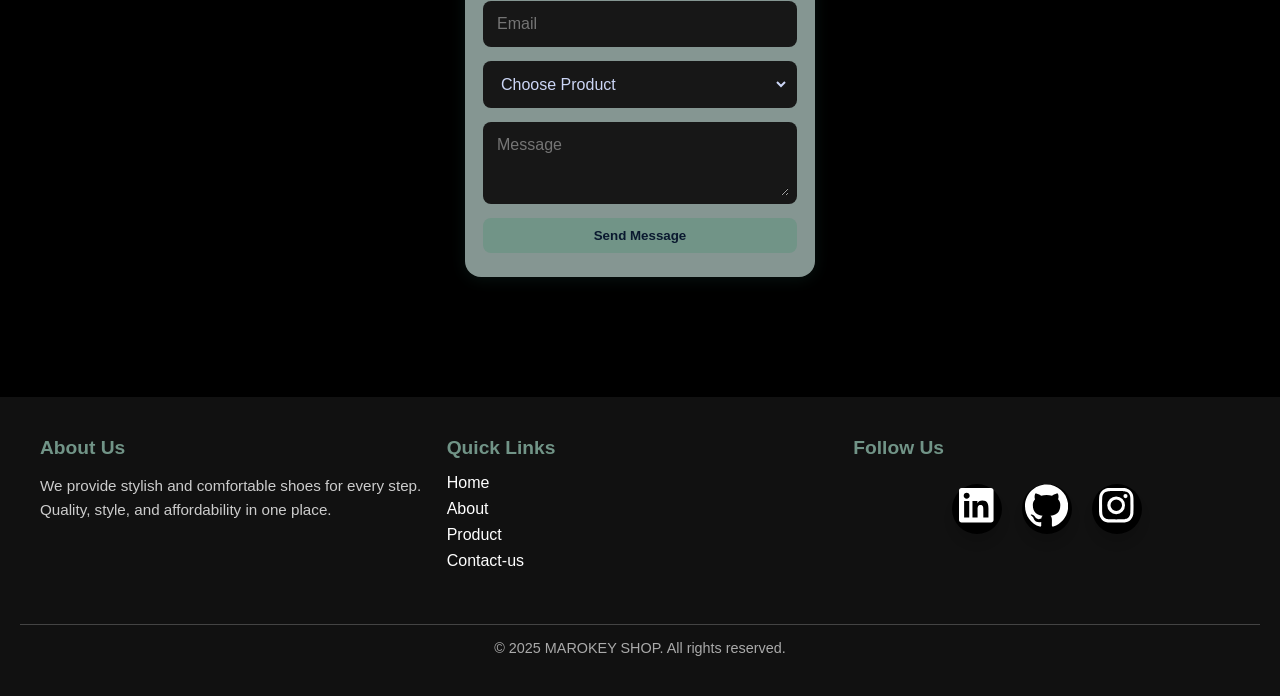
==== commit 9f3615b1: "i updated colores and  add some animations" ====
--- a/index.html
+++ b/index.html
@@ -1,3 +1,4 @@
+
 <!DOCTYPE html>
 <html lang="en">
 <head>
@@ -152,7 +153,7 @@
 <div class="form-card1">
   <div class="form-card2">
     <form class="form">
-      <p class="form-heading">Get In Touch</p>
+      <p class="form-heading">Contact-us</p>
 
       <div class="form-field">
         <input required="" placeholder="Name" class="input-field" type="text" />
@@ -296,4 +297,4 @@
     <script src="main.js"> </script>
 
 </body>
-</html>+</html>
--- a/style.css
+++ b/style.css
@@ -28,7 +28,7 @@
 }
 
 .logo{
-  background: linear-gradient(90deg, #12a0b3, #bdc0ea);
+  background: linear-gradient(90deg, rgb(113, 148, 135));
   background-clip: text;
   color: transparent;
     font-weight: bold;
@@ -49,7 +49,7 @@
 
 nav ul li a{
   font-weight: bold;
-  background: linear-gradient(90deg, #12a0b3, #bdc0ea);
+  background: linear-gradient(90deg, rgb(113, 148, 135));
   background-clip: text;
   color: transparent;
 }
@@ -59,7 +59,7 @@
 }
 
 .list-icon i{
-    color: #fff;
+    color:rgb(113, 148, 135);
     font-size: 30px;
 }
 @keyframes BackgroundGradient {
@@ -108,7 +108,7 @@
 .undernav {
   position: relative;
   width: 100%;
-  height: 60vh; /* Responsive height */
+  height: 60vh; 
   min-height: 320px;
   max-height: 600px;
   overflow: hidden;
@@ -122,7 +122,7 @@
   left: 0;
   width: 100%;
   height: 100%;
-  object-fit: cover; /* Ensures image covers area proportionally */
+  object-fit: cover; 
   z-index: 1;
 }
 
@@ -135,8 +135,8 @@
   z-index: 2;
   width: 90%;
   text-align: center;
-  background: none; /* Remove background gradient for text visibility */
-  color: #fff; /* White text for contrast */
+  background: none; 
+  color: #fff; 
 }
 
 .left h1 {
@@ -158,12 +158,12 @@
   display: block;
   padding: 10px 20px;
   /* Gradient text styles */
-  background: linear-gradient(90deg, #4d4d4d, #ffffff);
+  background: linear-gradient(90deg, #fcfcfc,  rgb(125, 138, 131));
   background-clip: text;
   -webkit-background-clip: text;
   color: transparent;
   -webkit-text-fill-color: transparent;
-  text-shadow: none; /* Remove shadow for clear gradient */
+  text-shadow: none;
   border-radius: 10px;
 }
 
@@ -196,14 +196,27 @@
 
 }
 .picture2{
-     display: block;
+      display: block;
     margin: 0 auto;
     background: transparent;
     max-width: 400px;
     width: 100%;
     height: 500px;
-
-
+    animation: float 2s ease-in-out infinite;
+    filter: drop-shadow(0 10px 20px rgba(0, 0, 0, 0.3));
+
+
+}
+@keyframes float {
+  0% {
+    transform: translateY(0px);
+  }
+  50% {
+    transform: translateY(-20px);
+  }
+  100% {
+    transform: translateY(0px);
+  }
 }
 
 
@@ -252,13 +265,13 @@
 figure{
     position: relative;
     left: 0;
-    width: 400%; /* width dikali slide */
+    width: 400%; 
     animation: 10s slide infinite;
 }
 
 .slide{
     position: relative;
-    width: 25%; /* width dibagi slide */
+    width: 25%; 
     float: left;
 }
 
@@ -352,8 +365,8 @@
 .upper-part-face,
 .upper-part-back {
   text-align: center;
-  background:linear-gradient(red,blue);
-  color: rgb(36, 2, 252);
+  background:linear-gradient(rgb(0, 0, 0),rgb(113, 148, 135));
+  color: rgb(0, 0, 0);
   border: 3px solid ;
   display: flex;
   justify-content: center;
@@ -371,7 +384,7 @@
 
 .upper-part-back {
   background-color: rgb(177, 10, 10);
-  color: rgb(0, 29, 114);
+  color: rgb(0, 0, 0);
   transform: rotatex(180deg);
 }
 
@@ -387,7 +400,7 @@
 
 .lower-part-face,
 .lower-part-back {
-  background-color: rgb(10, 10, 142);
+  background-color: rgb(113, 148, 135);
   width: 100%;
   height: 100%;
   color: rgb(243, 239, 239);
@@ -406,7 +419,7 @@
   backface-visibility: visible;
   border-radius: 40px;
   color: rgb(216, 197, 216);
-  background-color: rgb(52, 0, 224);
+  background-color:rgb(113, 148, 135);
   transform: rotateX(180deg);
   z-index: 1;
   transition: border-radius 0.6s;
@@ -421,7 +434,7 @@
 }
 
 .card:hover > .lower-part > .lower-part-back {
-  border: 3px solid rgb(45, 0, 246);
+  border: 3px solid rgb(0, 0, 0);
   border-radius: 0 0 40px 40px;
 }
 @media (max-width: 900px) {
@@ -475,7 +488,7 @@
 .form {
   width: 100%;
   max-width: 350px;
-  background: #0a192f;
+  background: #859692;
   border-radius: 16px;
   padding: 24px 18px;
   box-shadow: 0 2px 16px rgba(100,255,218,0.08);
@@ -486,11 +499,12 @@
 }
 
 .form-heading {
-  color: #64ffda;
+  color: rgb(230, 230, 230);
   font-size: 1.1em;
   margin-bottom: 10px;
   text-align: center;
   background: none;
+  font-weight: bold;
 }
 
 .form-field {
@@ -518,7 +532,7 @@
   padding: 10px;
   border-radius: 8px;
   border: none;
-  background: #64ffda;
+  background:rgb(113, 148, 135);
   color: #0a192f;
   font-weight: bold;
   cursor: pointer;
@@ -526,12 +540,12 @@
 }
 
 .sendMessage-btn:hover {
-  background: #43c6ac;
+  background: rgb(113, 148, 135);
   color: #fff;
 }
 .form-card1 {
   margin: 20px;
-  background-image: linear-gradient(163deg, #64ffda 0%, #64ffda 100%);
+  background-image: linear-gradient(163deg,rgb(113, 148, 135) 100%);
   border-radius: 22px;
   transition: all 0.3s;
 }
@@ -577,7 +591,7 @@
     .footer-col h3 {
       margin-bottom: 15px;
       font-size: 1.2rem;
-      color: #ff6600;
+      color: rgb(113, 148, 135);
     }
 
     .footer-col p {
@@ -763,7 +777,7 @@
   bottom: -5px;
   height: 4px;
   width: 100%;
-  background: linear-gradient(to right, red, blue);
+  background: linear-gradient(to right,  rgb(43, 48, 45), rgb(229, 229, 232));
   border-radius: 100px;
   left: 0;
   transition: 100ms;
@@ -771,4 +785,5 @@
 
 .section-title:hover:after {
   width: 0;
-}+}
+
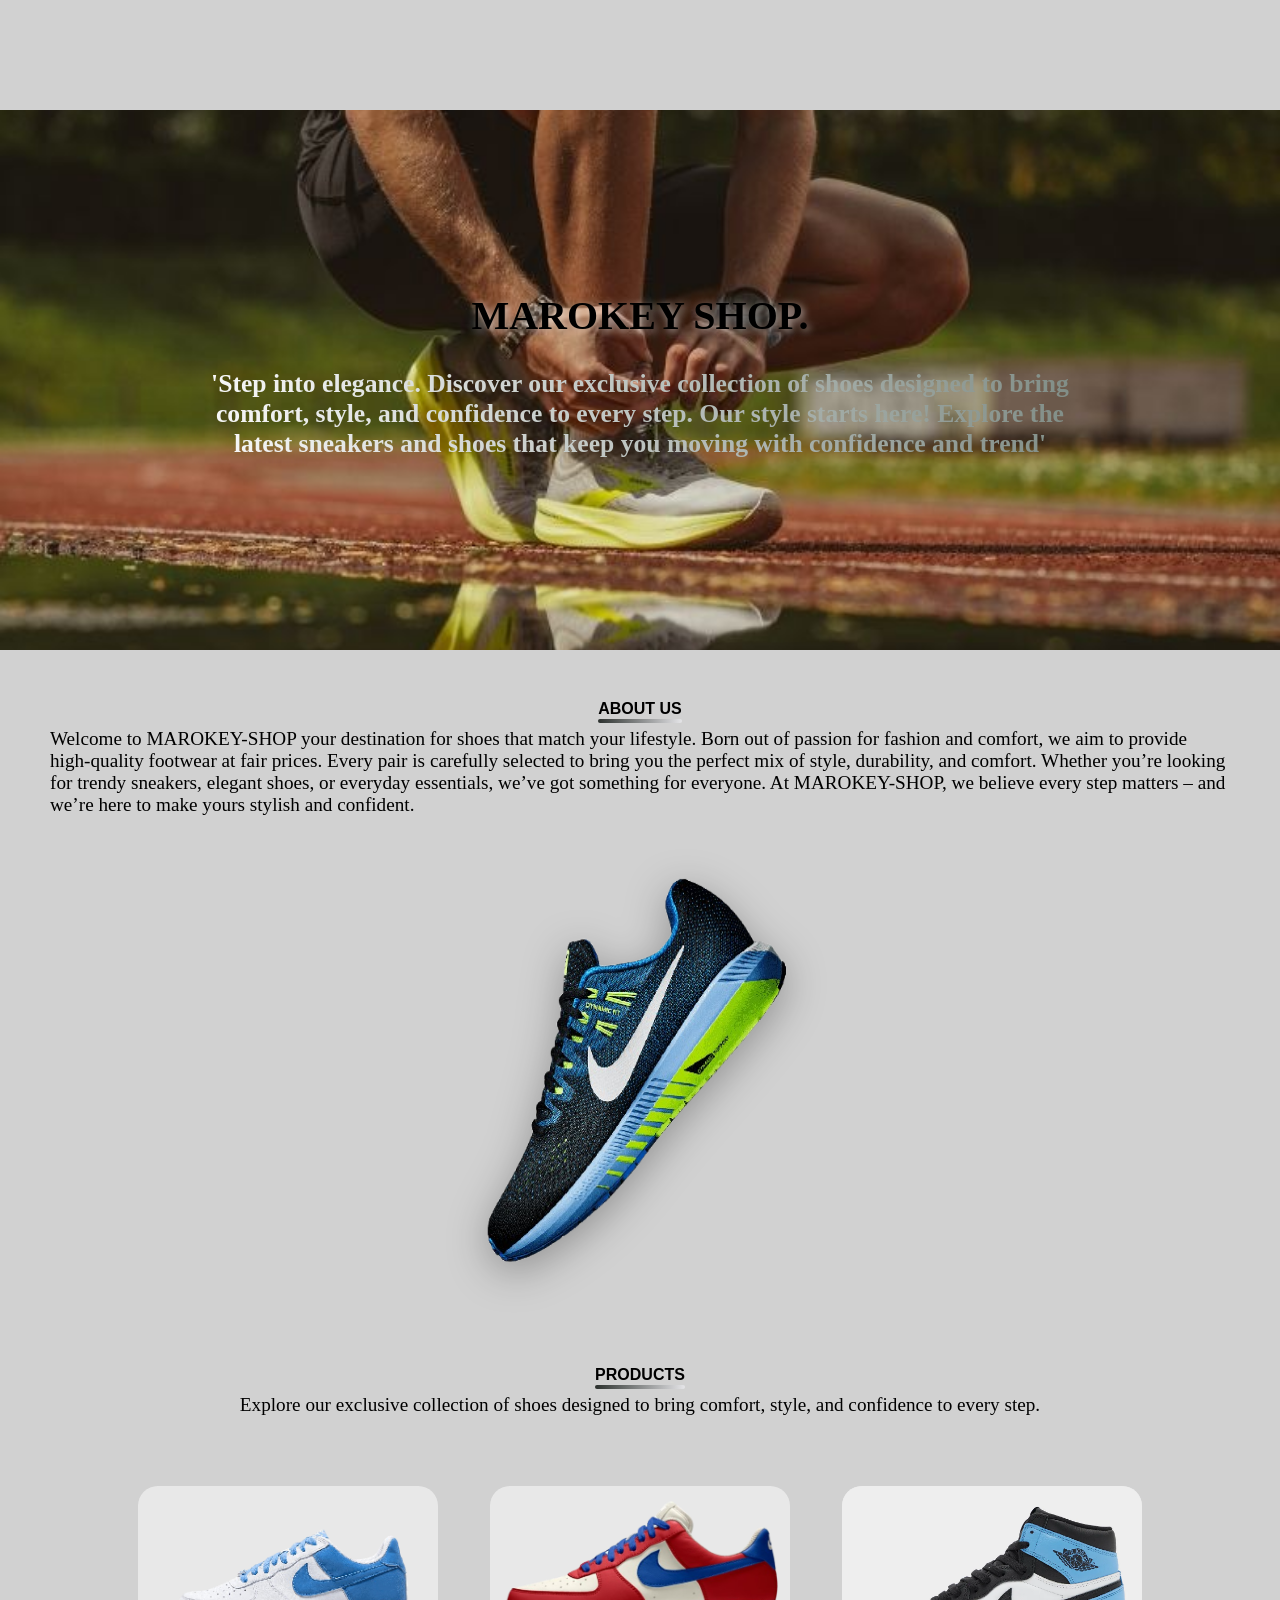
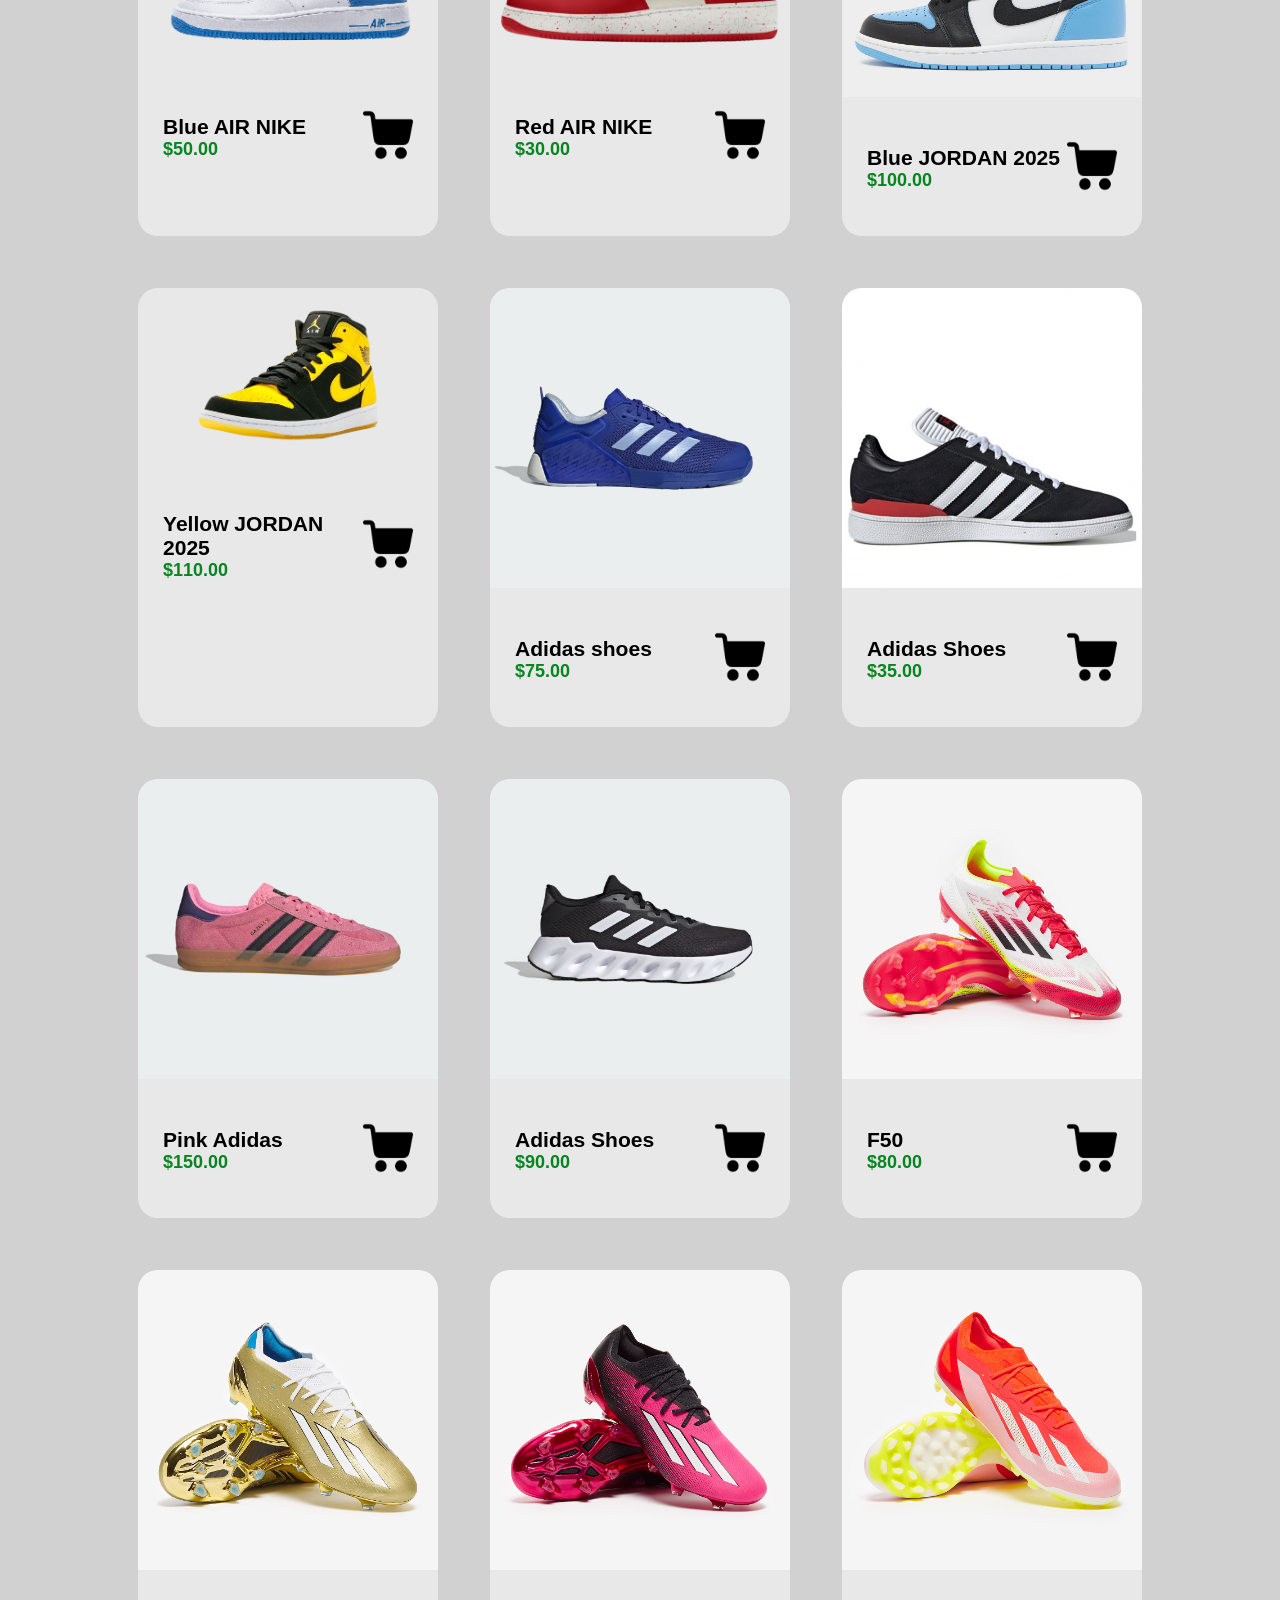
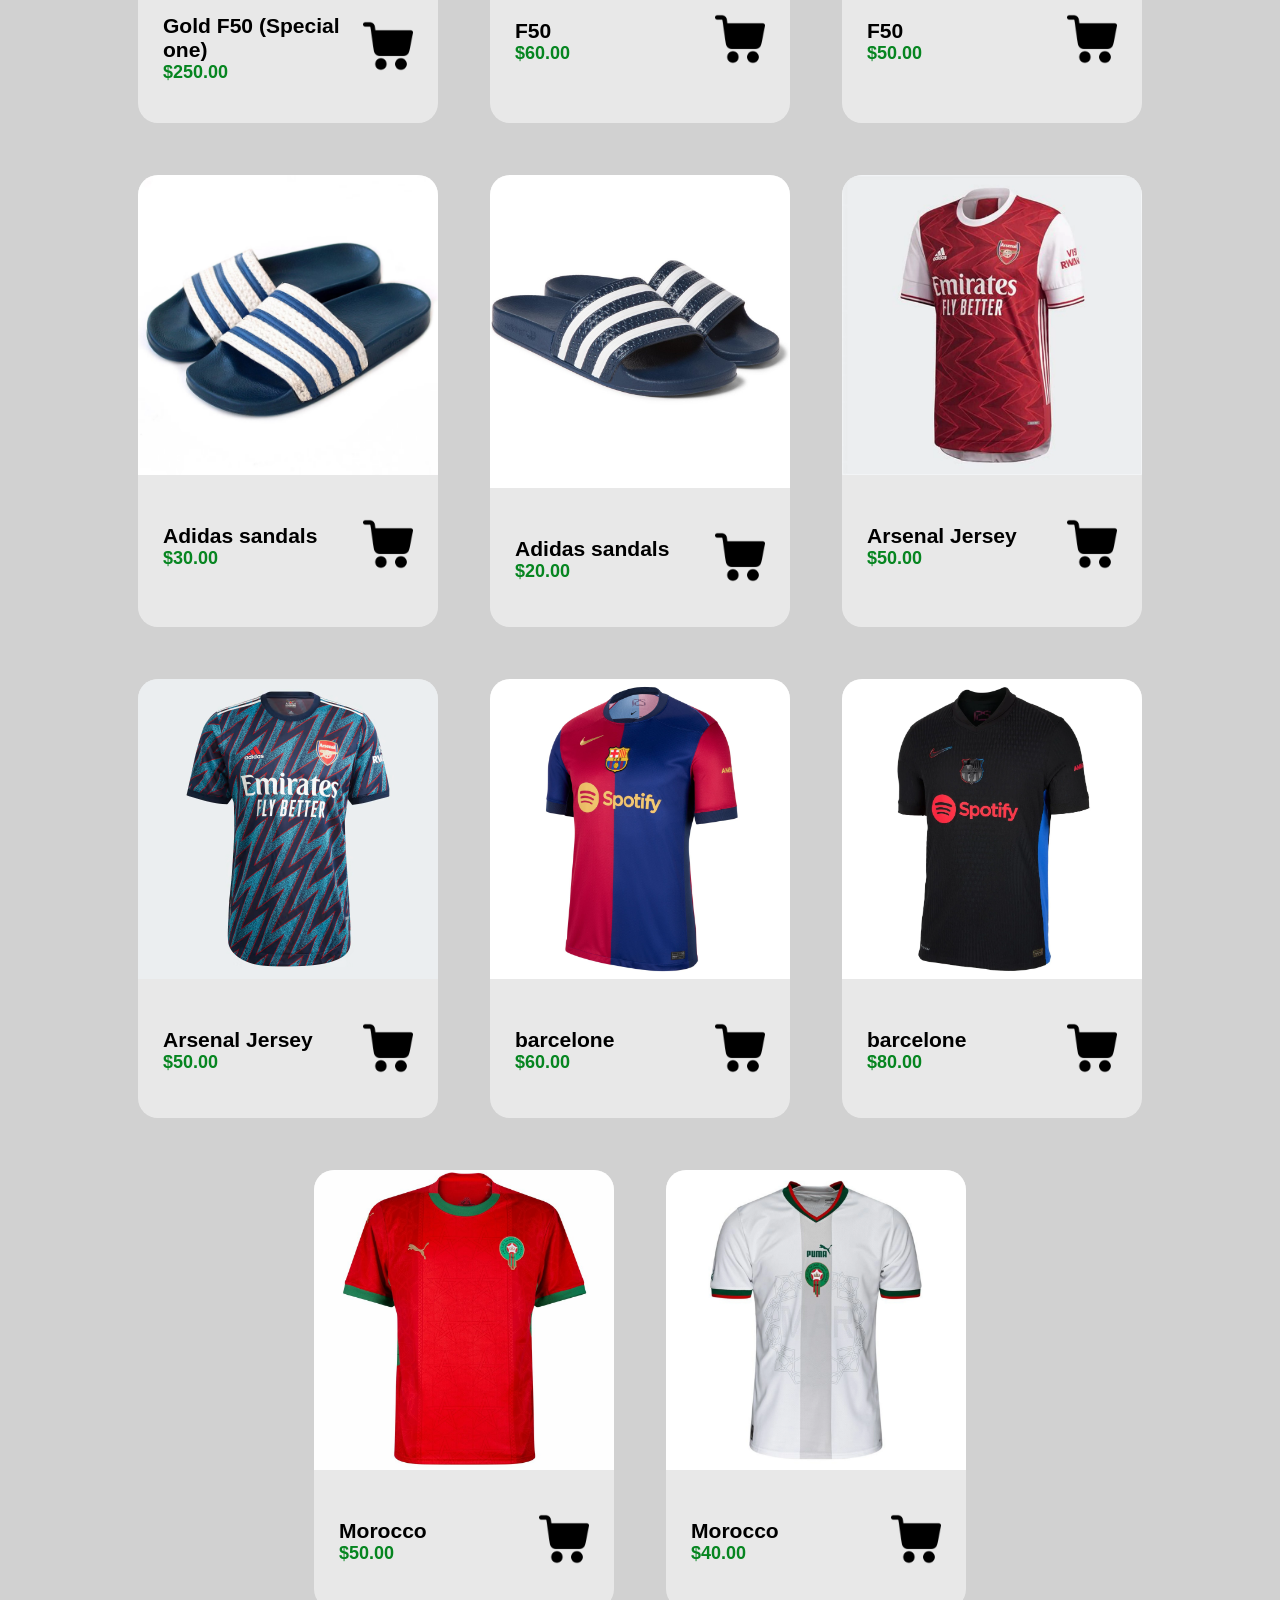
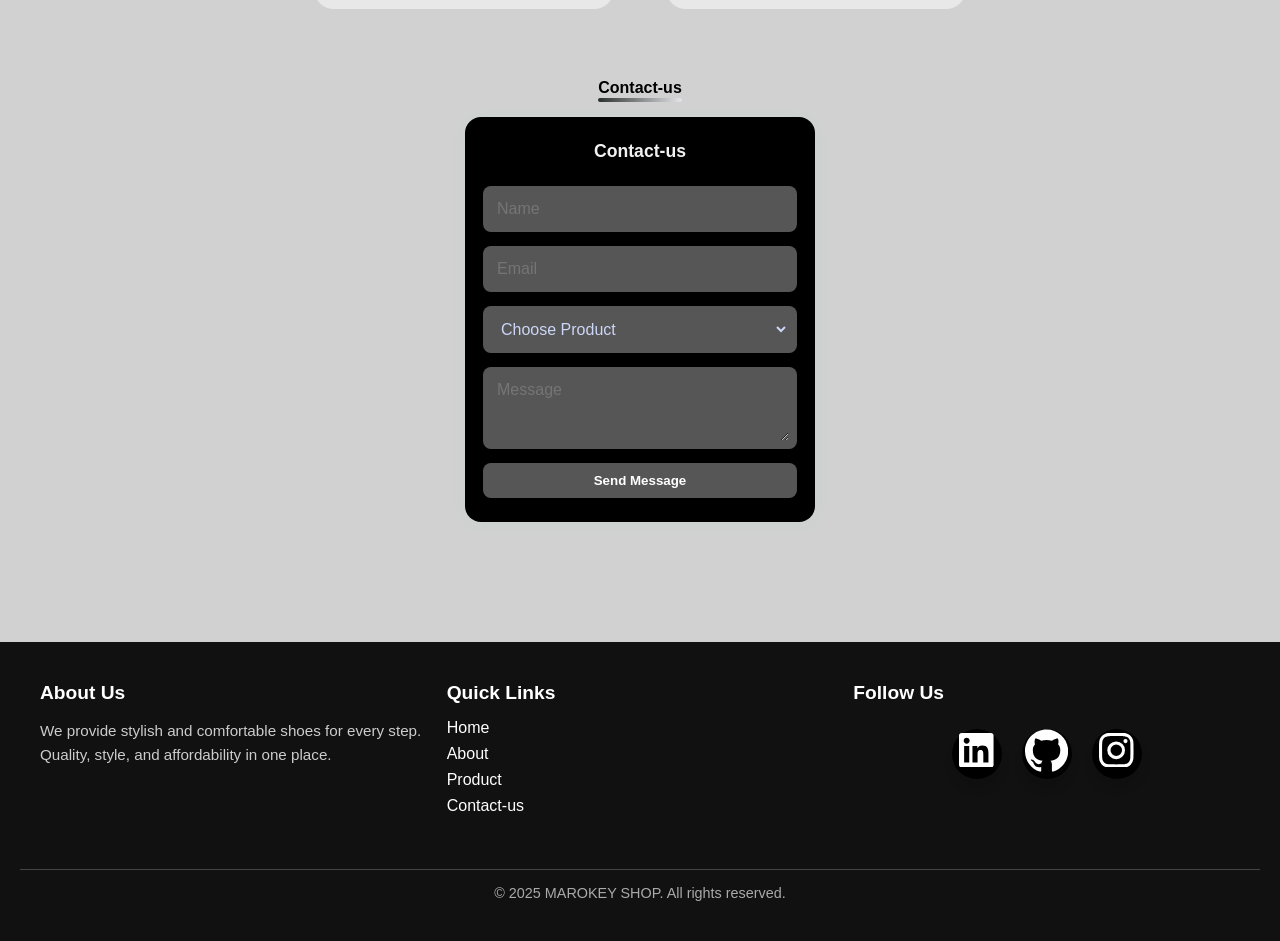
==== commit 19dea01f: "Update many things in this project" ====
--- a/index.html
+++ b/index.html
@@ -44,7 +44,6 @@
       <!--about section-->
 
  <div class="about">
-        <section id="about"></section>
 
     <a class="section-title" href="#">ABOUT US</a>
 
@@ -58,98 +57,211 @@
      <!--product section-->
 
  <div class="product">
-
-      <section id="product"></section>
-
-        <a class="section-title" href="#"> PRODUCT</a>
-         <div class="slider">
-        <figure>
-            <div class="slide">
-                <h1>new collection</h1>
-                <img src="pictures/picture7-removebg-preview.png" alt="">
-            </div>
-            <div class="slide">
-                <h1>new collection</h1>
-                <img src="pictures/picture3-removebg-preview.png" alt="">
-            </div>
-            <div class="slide">
-                <h1>new collection</h1>
-                <img src="pictures/picture4-removebg-preview.png" alt="" style="margin-top: 50px;">
-            </div>
-            <div class="slide">
-                <h1>new collection</h1>
-                <img src="pictures/picture8-removebg-preview.png" alt="">
-            </div>
-           
-        </figure>
-    </div>
-
-<div class="card">
-  <div class="upper-part">
-    <div class="upper-part-face"><img class="incard" src="pictures/picture6-removebg-preview.png"></div>
-    <div class="upper-part-back"><img class="incard" src="pictures/picture6-removebg-preview.png"></div>
-  </div>
-  <div class="lower-part">
-    <div class="lower-part-face">price</div>
-    <div class="lower-part-back"> ̶2̶5̶0̶$̶ <p style="color: yellow; font-style: oblique; font-size: larger;" > 150$</p></div>
-  </div>
-</div>
-<div class="card">
-  <div class="upper-part">
-    <div class="upper-part-face"><img class="incard" src="pictures/picture7-removebg-preview.png"></div>
-    <div class="upper-part-back"><img class="incard" src="pictures/picture7-removebg-preview.png"></div>
-  </div>
-  <div class="lower-part">
-    <div class="lower-part-face">price</div>
-    <div class="lower-part-back">200$</div>
-  </div>
-</div><div class="card">
-  <div class="upper-part">
-    <div class="upper-part-face"><img class="incard" src="pictures/picture8-removebg-preview.png"></div>
-    <div class="upper-part-back"><img class="incard" src="pictures/picture8-removebg-preview.png"></div>
-  </div>
-  <div class="lower-part">
-    <div class="lower-part-face">price</div>
-    <div class="lower-part-back">300$</div>
-  </div>
-</div>
-<div class="card">
-  <div class="upper-part">
-    <div class="upper-part-face"><img class="incard" src="pictures/picture4-removebg-preview.png"></div>
-    <div class="upper-part-back"><img class="incard" src="pictures/picture4-removebg-preview.png"></div>
-  </div>
-  <div class="lower-part">
-    <div class="lower-part-face">price</div>
-    <div class="lower-part-back">350$</div>
-  </div>
-</div>
-<div class="card">
-  <div class="upper-part">
-    <div class="upper-part-face"><img class="incard" src="pictures/picture3-removebg-preview.png"></div>
-    <div class="upper-part-back"><img class="incard" src="pictures/picture3-removebg-preview.png"></div>
-  </div>
-  <div class="lower-part">
-    <div class="lower-part-face">price</div>
-    <div class="lower-part-back">300$</div>
-  </div>
-</div>
-<div class="card">
-  <div class="upper-part">
-    <div class="upper-part-face"><img class="incard" src="pictures/picture5-removebg-preview.png"></div>
-    <div class="upper-part-back"><img class="incard" src="pictures/picture5-removebg-preview.png"></div>
-  </div>
-  <div class="lower-part">
-    <div class="lower-part-face">price</div>
-    <div class="lower-part-back">100$</div>
-  </div>
-</div>
- </div>
+  
+          <div class="product-header">
+            <a class="section-title" href="#">PRODUCTS</a>
+            <p>Explore our exclusive collection of shoes designed to bring comfort, style, and confidence to every step.</p>
+          </div>          </div>
+<div class="product-cards">
+          <div class="card">
+              <img class="card-bo" src="pictures/picture3-removebg-preview.png" alt="Product 1" />
+            <div class="card-info">
+              <div class="card-name">
+                <h3>Blue AIR NIKE</h3>
+              <p style="color: rgb(6, 133, 32); font-weight: bold;">$50.00</p>
+              </div>
+              <a> <img src="pictures/shopping-cart.png" style="background-color: transparent;"/> </a>
+            </div>
+            </div>
+          <div class="card">
+              <img class="card-bo" src="pictures/picture4-removebg-preview.png"style="width:100%;" alt="Product 2" />
+            <div class="card-info">
+              <div class="card-name">
+                <h3>Red AIR NIKE</h3>
+              <p style="color: rgb(6, 133, 32); font-weight: bold;">$30.00</p>
+              </div>
+              <a> <img src="pictures/shopping-cart.png" style="background-color: transparent;"/> </a>
+            </div>
+            </div><div class="card">
+              <img class="card-bo" src="pictures/jordan-1-unc-dz5485-400-2.webp" alt="Product 1" />
+            <div class="card-info">
+              <div class="card-name">
+                <h3>Blue JORDAN 2025</h3>
+              <p style="color: rgb(6, 133, 32); font-weight: bold;">$100.00</p>
+              </div>
+              <a> <img src="pictures/shopping-cart.png" style="background-color: transparent;"/> </a>
+            </div>
+            </div><div class="card">
+              <img class="card-bo" src="pictures/picture6-removebg-preview.png" alt="Product 1" />
+            <div class="card-info">
+              <div class="card-name">
+                <h3>Yellow JORDAN 2025</h3>
+              <p style="color: rgb(6, 133, 32); font-weight: bold;">$110.00</p>
+              </div>
+              <a> <img src="pictures/shopping-cart.png" style="background-color: transparent;"/> </a>
+            </div>
+            </div><div class="card">
+              <img class="card-bo" src="pictures/ID8636_01_standard.avif" alt="Product 1" />
+            <div class="card-info">
+              <div class="card-name">
+                <h3>Adidas shoes </h3>
+              <p style="color: rgb(6, 133, 32); font-weight: bold;">$75.00</p>
+              </div>
+              <a> <img src="pictures/shopping-cart.png" style="background-color: transparent;"/> </a>
+            </div>
+            </div><div class="card">
+              <img class="card-bo" src="pictures/B22767.png" alt="Product 1" />
+            <div class="card-info">
+              <div class="card-name">
+                <h3>Adidas Shoes</h3>
+              <p style="color: rgb(6, 133, 32); font-weight: bold;">$35.00</p>
+              </div>
+              <a> <img src="pictures/shopping-cart.png" style="background-color: transparent;"/> </a>
+            </div>
+            </div>
+               <div class="card">
+              <img class="card-bo" src="pictures/IE7002_01_standard.avif" alt="Product 1" />
+            <div class="card-info">
+              <div class="card-name">
+                <h3>Pink Adidas</h3>
+              <p style="color: rgb(6, 133, 32); font-weight: bold;">$150.00</p>
+              </div>
+              <a> <img src="pictures/shopping-cart.png" style="background-color: transparent;"/> </a>
+            </div>
+            </div>   <div class="card">
+              <img class="card-bo" src="pictures/IF5720_01_standard.avif" alt="Product 1" />
+            <div class="card-info">
+              <div class="card-name">
+                <h3>Adidas Shoes</h3>
+              <p style="color: rgb(6, 133, 32); font-weight: bold;">$90.00</p>
+              </div>
+              <a> <img src="pictures/shopping-cart.png" style="background-color: transparent;"/> </a>
+            </div>
+            </div>   <div class="card">
+              <img class="card-bo" src="pictures/1026161_Main_1913622.jpg" alt="Product 1" />
+            <div class="card-info">
+              <div class="card-name">
+                <h3>F50</h3>
+              <p style="color: rgb(6, 133, 32); font-weight: bold;">$80.00</p>
+              </div>
+              <a> <img src="pictures/shopping-cart.png" style="background-color: transparent;"/> </a>
+            </div>
+            </div>
+               <div class="card">
+              <img class="card-bo" src="pictures/270789_Main_Thumb_1287083.avif" alt="Product 1" />
+            <div class="card-info">
+              <div class="card-name">
+                <h3>Gold F50 (Special one)</h3>
+              <p style="color: rgb(6, 133, 32); font-weight: bold;">$250.00</p>
+              </div>
+              <a> <img src="pictures/shopping-cart.png" style="background-color: transparent;"/> </a>
+            </div>
+            </div>   <div class="card">
+              <img class="card-bo" src="pictures/281010_Main_Thumb_1310748.avif" alt="Product 1" />
+            <div class="card-info">
+              <div class="card-name">
+                <h3>F50</h3>
+              <p style="color: rgb(6, 133, 32); font-weight: bold;">$60.00</p>
+              </div>
+              <a> <img src="pictures/shopping-cart.png" style="background-color: transparent;"/> </a>
+            </div>
+            </div>
+               <div class="card">
+              <img class="card-bo" src="pictures/1011511_Main_1764337.avif" alt="Product 1" />
+            <div class="card-info">
+              <div class="card-name">
+                <h3>F50 </h3>
+              <p style="color: rgb(6, 133, 32); font-weight: bold;">$50.00</p>
+              </div>
+              <a> <img src="pictures/shopping-cart.png" style="background-color: transparent;"/> </a>
+            </div>
+            </div>
+   <div class="card">
+              <img class="card-bo" src="pictures/il_fullxfull.4566453805_ll0y.avif" alt="Product 1" />
+            <div class="card-info">
+              <div class="card-name">
+                <h3>Adidas sandals</h3>
+              <p style="color: rgb(6, 133, 32); font-weight: bold;">$30.00</p>
+              </div>
+              <a> <img src="pictures/shopping-cart.png" style="background-color: transparent;"/> </a>
+            </div>
+            </div>   <div class="card">
+              <img class="card-bo" src="pictures/sandals.webp" alt="Product 1" />
+            <div class="card-info">
+              <div class="card-name">
+                <h3>Adidas sandals</h3>
+              <p style="color: rgb(6, 133, 32); font-weight: bold;">$20.00</p>
+              </div>
+              <a> <img src="pictures/shopping-cart.png" style="background-color: transparent;"/> </a>
+            </div>
+            </div>
+               <div class="card">
+              <img class="card-bo" src="pictures/arsenal.webp" alt="Product 1" />
+            <div class="card-info">
+              <div class="card-name">
+                <h3>Arsenal Jersey</h3>
+              <p style="color: rgb(6, 133, 32); font-weight: bold;">$50.00</p>
+              </div>
+              <a> <img src="pictures/shopping-cart.png" style="background-color: transparent;"/> </a>
+            </div>
+            </div>
+               <div class="card">
+              <img class="card-bo" src="pictures/Arsenal_21-22_Tsey_Blue_GM0212_01_laydown.avif" alt="Product 1" />
+            <div class="card-info">
+              <div class="card-name">
+                <h3>Arsenal Jersey</h3>
+              <p style="color: rgb(6, 133, 32); font-weight: bold;">$50.00</p>
+              </div>
+              <a> <img src="pictures/shopping-cart.png" style="background-color: transparent;"/> </a>
+            </div>
+            </div>
+               <div class="card">
+              <img class="card-bo" src="pictures/barcelone.jpeg" alt="Product 1" />
+            <div class="card-info">
+              <div class="card-name">
+                <h3>barcelone</h3>
+              <p style="color: rgb(6, 133, 32); font-weight: bold;">$60.00</p>
+              </div>
+              <a> <img src="pictures/shopping-cart.png" style="background-color: transparent;"/> </a>
+            </div>
+            </div>
+               <div class="card">
+              <img class="card-bo" src="pictures/barcelone 2.webp" alt="Product 1" />
+            <div class="card-info">
+              <div class="card-name">
+                <h3>barcelone</h3>
+              <p style="color: rgb(6, 133, 32); font-weight: bold;">$80.00</p>
+              </div>
+              <a> <img src="pictures/shopping-cart.png" style="background-color: transparent;"/> </a>
+            </div>
+            </div>
+               <div class="card">
+              <img class="card-bo" src="pictures/Maillot-Maroc-Domicile-2025-2026.jpg" alt="Product 1" />
+            <div class="card-info">
+              <div class="card-name">
+                <h3>Morocco</h3>
+              <p style="color: rgb(6, 133, 32); font-weight: bold;">$50.00</p>
+              </div>
+              <a> <img src="pictures/shopping-cart.png" style="background-color: transparent;"/> </a>
+            </div>
+            </div>   <div class="card">
+              <img class="card-bo" src="pictures/morocco2.webp" alt="Product 1" />
+            <div class="card-info">
+              <div class="card-name">
+                <h3>Morocco</h3>
+              <p style="color: rgb(6, 133, 32); font-weight: bold;">$40.00</p>
+              </div>
+              <a> <img src="pictures/shopping-cart.png" style="background-color: transparent;"/> </a>
+            </div>
+            </div>
+          </div>
+        
     <!--contact us section-->
 
 <div class="contact-us">
         <section id="contact"></section>
 
-        <a class="section-title" href="#"> Contact-us</a>
+        <a class="section-title" href="#" style="color: black;"> Contact-us</a>
 <div class="form-card1">
   <div class="form-card2">
     <form class="form">
@@ -164,8 +276,7 @@
           required=""
           placeholder="Email"
           class="input-field"
-          type="email"
-        />
+          type="email" />
         
       </div>
                   <div class="form-field">
@@ -195,6 +306,8 @@
       <button class="sendMessage-btn">Send Message</button>
     </form>
   </div>
+  </div>
+  
 </div>
 <!--footer-->
 <footer class="footer">
--- a/style.css
+++ b/style.css
@@ -8,7 +8,7 @@
 html,body{
     height: 100%;
     width: 100%;
-background: black;
+background: rgb(209, 209, 209);
     background-size: 400% 400%;
   animation: BackgroundGradient 5s ease infinite;
   scroll-behavior: smooth;
@@ -24,11 +24,10 @@
     background:transparent;
     position: relative;
     height: 100px;
-    background: rgb(43, 48, 45);
 }
 
 .logo{
-  background: linear-gradient(90deg, rgb(113, 148, 135));
+  background: linear-gradient(20deg, rgb(38, 52, 50));
   background-clip: text;
   color: transparent;
     font-weight: bold;
@@ -49,7 +48,7 @@
 
 nav ul li a{
   font-weight: bold;
-  background: linear-gradient(90deg, rgb(113, 148, 135));
+  background: linear-gradient(90deg, rgb(38, 52, 50));
   background-clip: text;
   color: transparent;
 }
@@ -59,7 +58,7 @@
 }
 
 .list-icon i{
-    color:rgb(113, 148, 135);
+    color:rgb(38, 52, 50);
     font-size: 30px;
 }
 @keyframes BackgroundGradient {
@@ -76,7 +75,7 @@
         right: 0;
         flex-direction: column;
         text-align: center;
-        background: rgb(43, 48, 45);
+background: rgb(209, 209, 209);
         gap: 0;
         overflow: hidden;
         z-index: 100;
@@ -85,6 +84,11 @@
         transition: max-height 0.8s;
         display: block; 
 
+    }
+    nav ul li a{
+       background: linear-gradient(90deg, rgb(38, 52, 50));
+  background-clip: text;
+  color: transparent;
     }
     nav ul li{
         padding: 20px;
@@ -136,7 +140,7 @@
   width: 90%;
   text-align: center;
   background: none; 
-  color: #fff; 
+  color: #ffffffc2; 
 }
 
 .left h1 {
@@ -145,7 +149,7 @@
   font-size: 2.5em;
   text-align: center;
   font-weight: bold;
-  text-shadow: 2px 2px 8px rgba(254, 255, 255, 0.7); /* Improves readability */
+  text-shadow: 2px 2px 8px rgba(254, 255, 255, 0.7); 
   margin-bottom: 20px;
 }
 
@@ -186,10 +190,14 @@
 }
 
 /*About*/
-
+.about a{
+    
+    color: #000000;
+    
+}
 .about p {
     margin:50px;
-    color: rgb(249, 255, 249);
+    color: rgb(0, 0, 0);
     margin-top:10px;
     font-size: larger;
     font-family:Chalkduster, fantasy;
@@ -218,241 +226,12 @@
     transform: translateY(0px);
   }
 }
-
-
-/*Product*/
-
-
-.slider{
-    display: block;
-    margin: 0 auto;
-    margin-bottom:150px;
-    background: transparent;
-    max-width: 500px;
-    width: 100%;
-    height: 400px;
-    overflow: hidden;
-}
-
-@media (max-width: 600px) {
-    .about p,
-    .product p {
-        font-size: 0.95em;
-        margin: 10px 5px;
-    }
-    .about a,
-    .product a {
-        font-size: 1em;
-        padding: 6px 10px;
-        display: block;
-        margin: 0 auto 10px auto;
-    }
-    .picture2 {
-        height: 100%;
-        width: 100%;
-
-    }
-    .slider{
-    display: block;
-    margin: 0 auto;
-    background: transparent;
-    max-width: 400px;
-    width: 100%;
-    height: auto;
-    overflow: hidden;
-}
-}
-figure{
-    position: relative;
-    left: 0;
-    width: 400%; 
-    animation: 10s slide infinite;
-}
-
-.slide{
-    position: relative;
-    width: 25%; 
-    float: left;
-}
-
-.slide h1{
-    position: absolute;
-    font-size: 3em;
-    width: 100%;
-    text-align: center;
-    margin-top: 50px;
-    color: white;
-    text-shadow: 1px 1px 2px rgba(0, 0, 0, 0.5);
-}
-
-.slide img{
-    width: 100%;
-    height: 500px;
-}
-
-@keyframes slide{
-    0%{
-        left:0;
-    }
-    10%{
-        left:0;
-    }
-    20%{
-        left:-100%;
-    }
-    30%{
-        left:-100%;
-    }
-    40%{
-        left:-200%;
-    }
-    50%{
-        left:-200%;
-    }
-    55%{
-        left:-300%;
-    }
-    65%{
-        left:-300%;
-    }
-    66%{
-        left:-200%;
-    }
-    74%{
-        left:-200%;
-    }
-    75%{
-        left:-100%;
-    }
-    85%{
-        left:-100%;
-    }
-    90%{
-        left:0;
-    }
-    1000%{
-        left:0;
-    }
-}
-
-
-.card {
-  margin: 100px auto;
-  width: 50%;
-  height: 350px;
-  position: relative;
-  border-radius: 40px;
-  transition: all 0.8s;
-  perspective: 600px;
-  perspective-origin: center bottom;
-  display: block;
-}
-
-.incard{
-   width: 50%;
-   height: auto;
-}
-
-.upper-part {
-  width: 100%;
-  height: 65%;
-  border-radius: 40px 40px 0 0;
-  position: relative;
-  transform-style: preserve-3d;
-  transition: all 0.9s;
-}
-
-.upper-part-face,
-.upper-part-back {
-  text-align: center;
-  background:linear-gradient(rgb(0, 0, 0),rgb(113, 148, 135));
-  color: rgb(0, 0, 0);
-  border: 3px solid ;
-  display: flex;
-  justify-content: center;
-  align-items: center;
-  position: absolute;
-  width: 100%;
-  height: 100%;
-  padding: 15px;
-  border-radius: 40px 40px 0 0;
-  font-weight: bold;
-  z-index: 2;
-  backface-visibility: hidden;
-  transition: all 0.6s;
-}
-
-.upper-part-back {
-  background-color: rgb(177, 10, 10);
-  color: rgb(0, 0, 0);
-  transform: rotatex(180deg);
-}
-
-.lower-part {
-  width: 100%;
-  height: 35%;
-  border-radius: 0 0 40px 40px;
-  position: relative;
-  transform-style: preserve-3d;
-  transform-origin: center top;
-  transition: all 0.9s;
-}
-
-.lower-part-face,
-.lower-part-back {
-  background-color: rgb(113, 148, 135);
-  width: 100%;
-  height: 100%;
-  color: rgb(243, 239, 239);
-  font-weight: bold;
-  position: absolute;
-  border-radius: 0 0 40px 40px;
-  display: flex;
-  justify-content: center;
-  align-items: center;
-  transform: translate(0, -0.8px);
-  backface-visibility: hidden;
-  z-index: 2;
-}
-
-.lower-part-back {
-  backface-visibility: visible;
-  border-radius: 40px;
-  color: rgb(216, 197, 216);
-  background-color:rgb(113, 148, 135);
-  transform: rotateX(180deg);
-  z-index: 1;
-  transition: border-radius 0.6s;
-}
-
-.card:hover > .upper-part {
-  transform: rotatex(-0.5turn);
-}
-
-.card:hover > .lower-part {
-  transform: translateY(88.3px) rotateX(0.5turn);
-}
-
-.card:hover > .lower-part > .lower-part-back {
-  border: 3px solid rgb(0, 0, 0);
-  border-radius: 0 0 40px 40px;
-}
 @media (max-width: 900px) {
   .about p {
     font-size: 1.1em;
     margin: 20px 10px;
   }
-  .card {
-    width: 70%;
-    height: 300px;
-    margin: 60px auto;
-  }
-  .incard {
-    max-width: 90%;
-    height: auto;
-  }
-}
-
+}
 @media (max-width: 600px) {
   .about p {
     font-size: 1em;
@@ -464,16 +243,70 @@
     display: block;
     margin: 0 auto 10px auto;
   }
-  .card {
-    width: 95%;
-    height: 220px;
-    margin: 30px auto;
-  }
-  .incard {
-    max-width: 100%;
-    height: auto;
-  }
-}
+  .picture2 {
+        height: 100%;
+        width: 100%;
+
+    }
+   
+  
+}
+
+/*Product*/
+.product-header a{
+    
+    color: #000000;
+    
+}
+.product-header p {
+    margin:50px;
+    color: rgb(0, 0, 0);
+    margin-top:10px;
+    text-align: center;
+    font-size: larger;
+    font-family:Chalkduster, fantasy;
+
+}
+.card img{
+  width: 100%;
+  transition: transform 0.3s;
+  
+}
+.card{
+  width: 300px;
+  margin: 20px;
+  background-color: #ffffff83;
+  border-radius: 20px;
+}
+.card-bo{
+border-radius: 20px 20px 0px 0px;
+}
+.card-info{
+  display: flex;
+  font-size: large;
+  justify-content: space-between;
+  padding: 40px 25px;
+  border-radius: 0px 0px 20px 20px;
+  align-items: center;
+
+}
+.card-info img{
+  width: 50px;
+  cursor: pointer;
+}
+.product-cards{
+  display: flex;
+  flex-wrap: wrap;
+  justify-content: center;
+  gap: 12px;
+  margin-bottom: 50px;
+}
+
+
+
+
+
+
 /*contact-us*/
   
 /* Center and minimize contact-us */
@@ -488,7 +321,7 @@
 .form {
   width: 100%;
   max-width: 350px;
-  background: #859692;
+  background: #000000;
   border-radius: 16px;
   padding: 24px 18px;
   box-shadow: 0 2px 16px rgba(100,255,218,0.08);
@@ -499,7 +332,7 @@
 }
 
 .form-heading {
-  color: rgb(230, 230, 230);
+  color: rgb(242, 241, 241);
   font-size: 1.1em;
   margin-bottom: 10px;
   text-align: center;
@@ -513,7 +346,7 @@
   align-items: center;
   border-radius: 8px;
   padding: 8px;
-  background: #171717;
+  background: #565656;
   color: #ccd6f6;
 }
 
@@ -532,8 +365,8 @@
   padding: 10px;
   border-radius: 8px;
   border: none;
-  background:rgb(113, 148, 135);
-  color: #0a192f;
+  background: #565656;
+  color: #ffffff;
   font-weight: bold;
   cursor: pointer;
   transition: background 0.3s;
@@ -591,7 +424,7 @@
     .footer-col h3 {
       margin-bottom: 15px;
       font-size: 1.2rem;
-      color: rgb(113, 148, 135);
+      color: rgb(255, 255, 255);
     }
 
     .footer-col p {
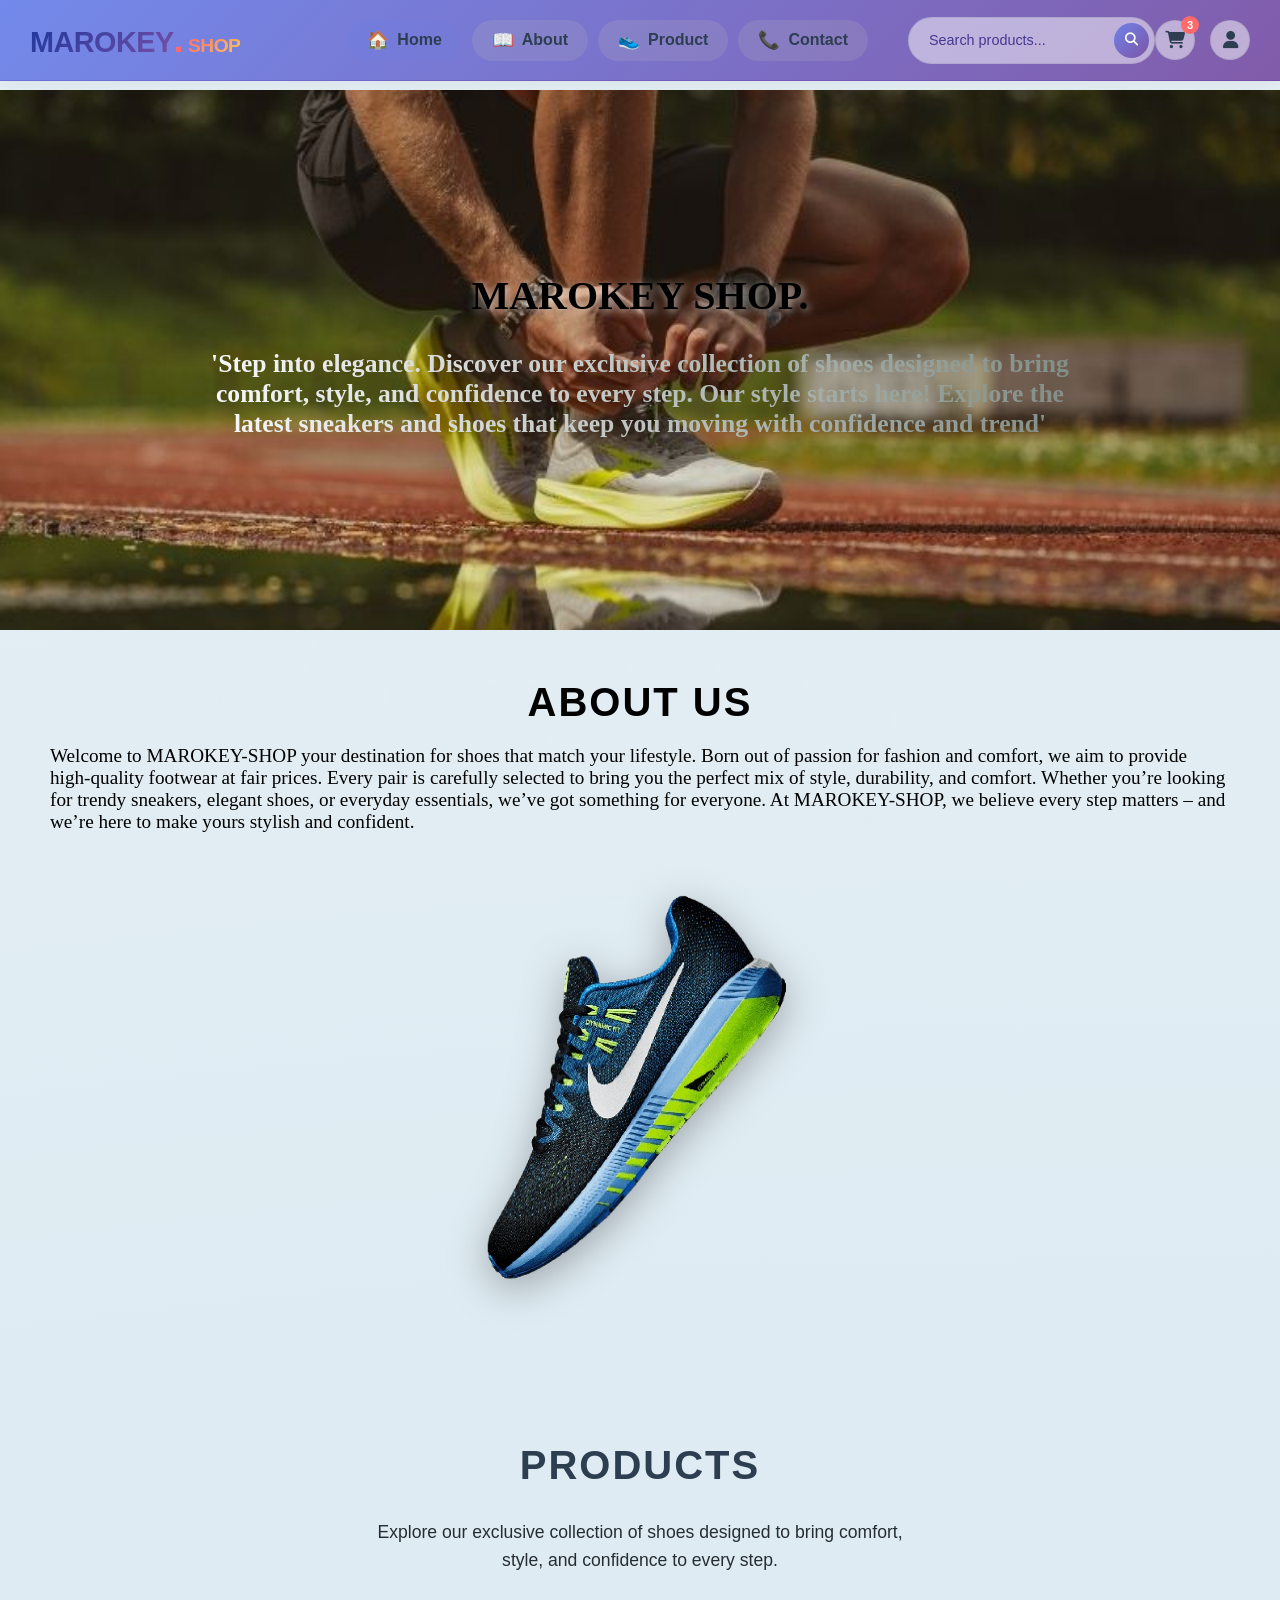
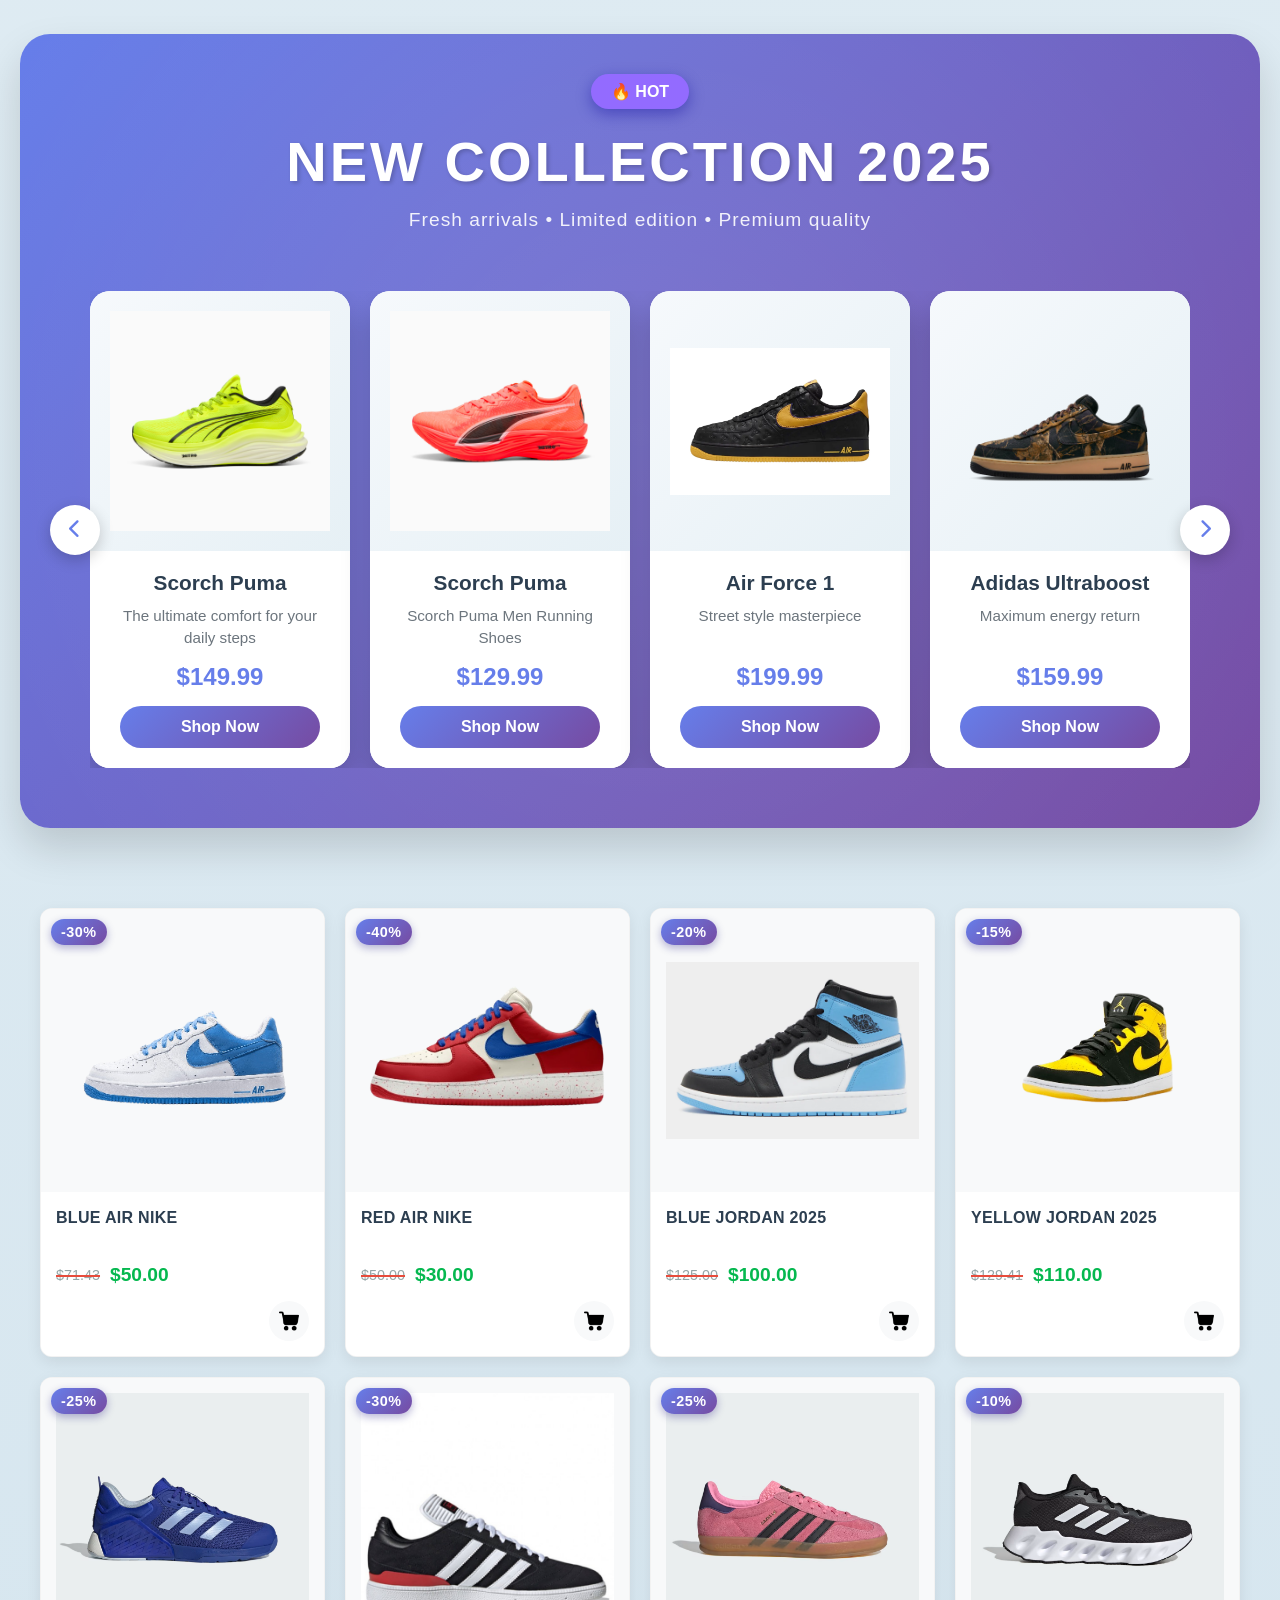
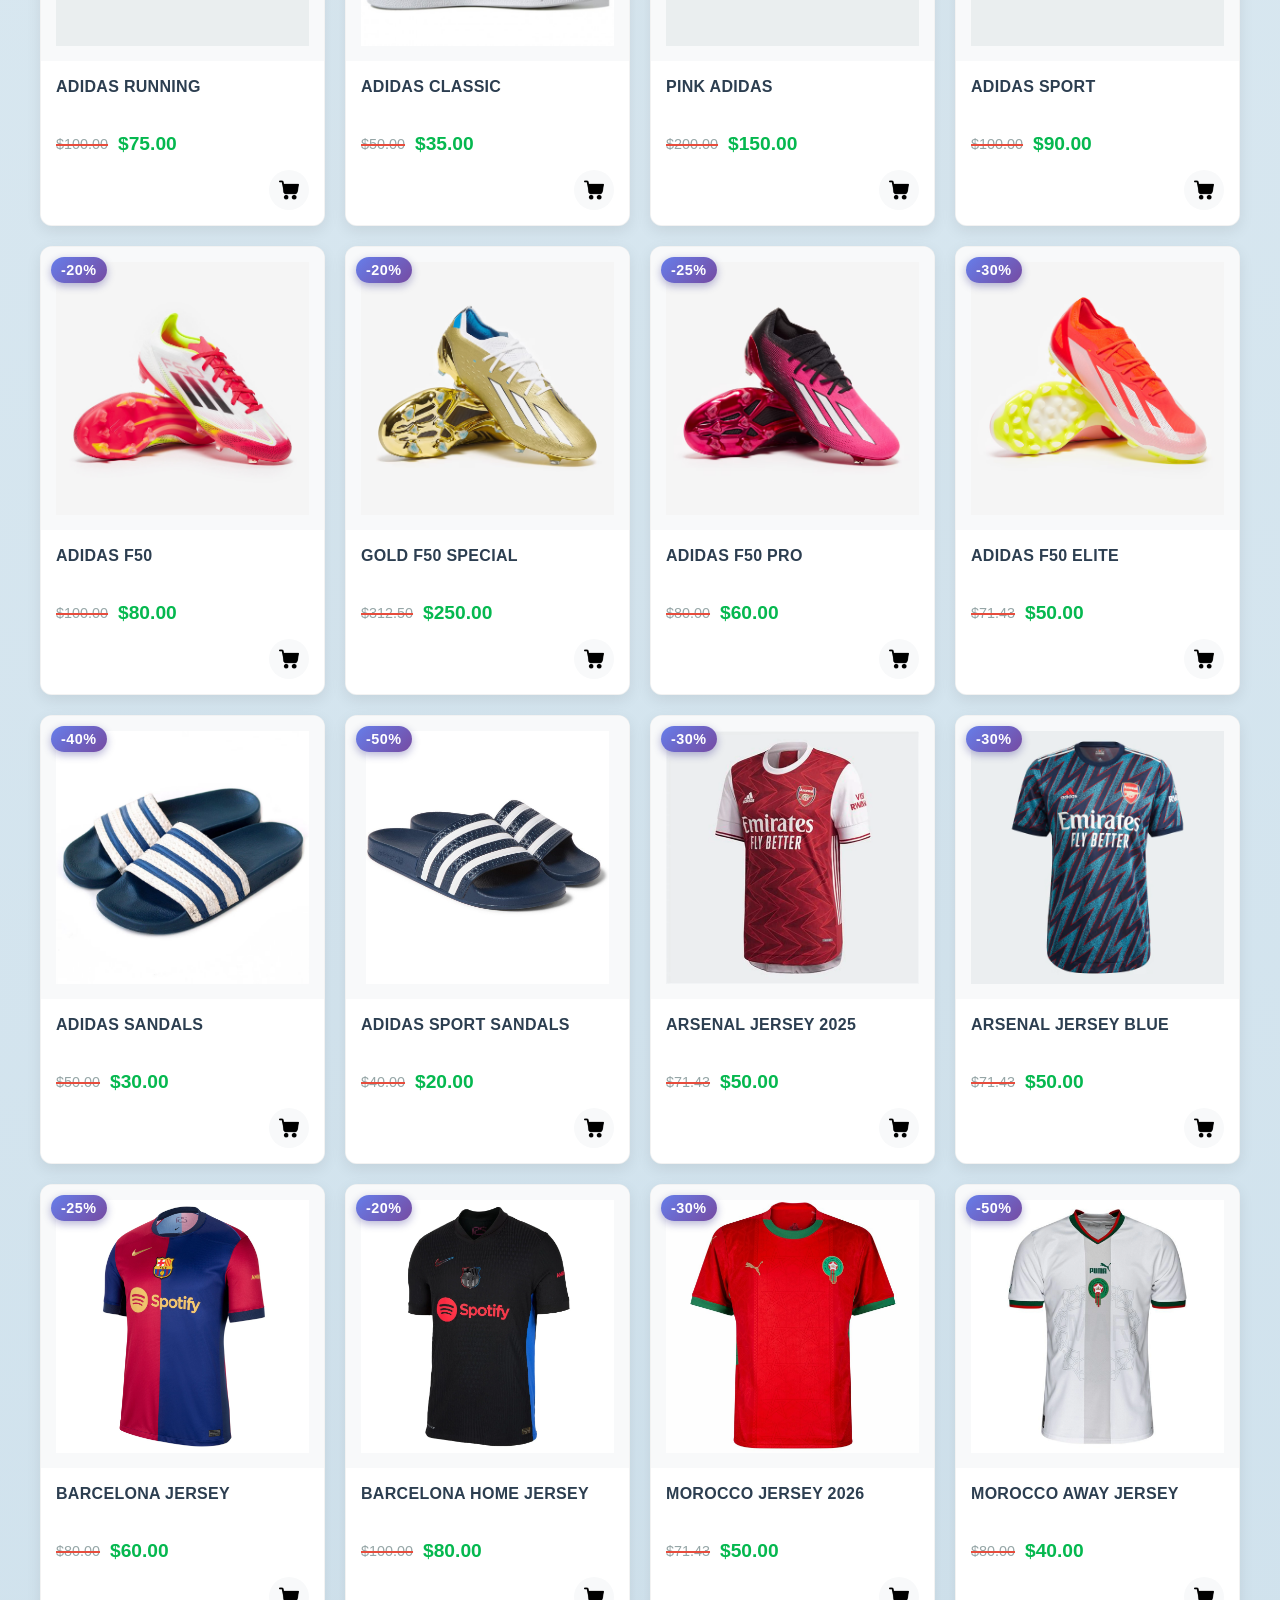
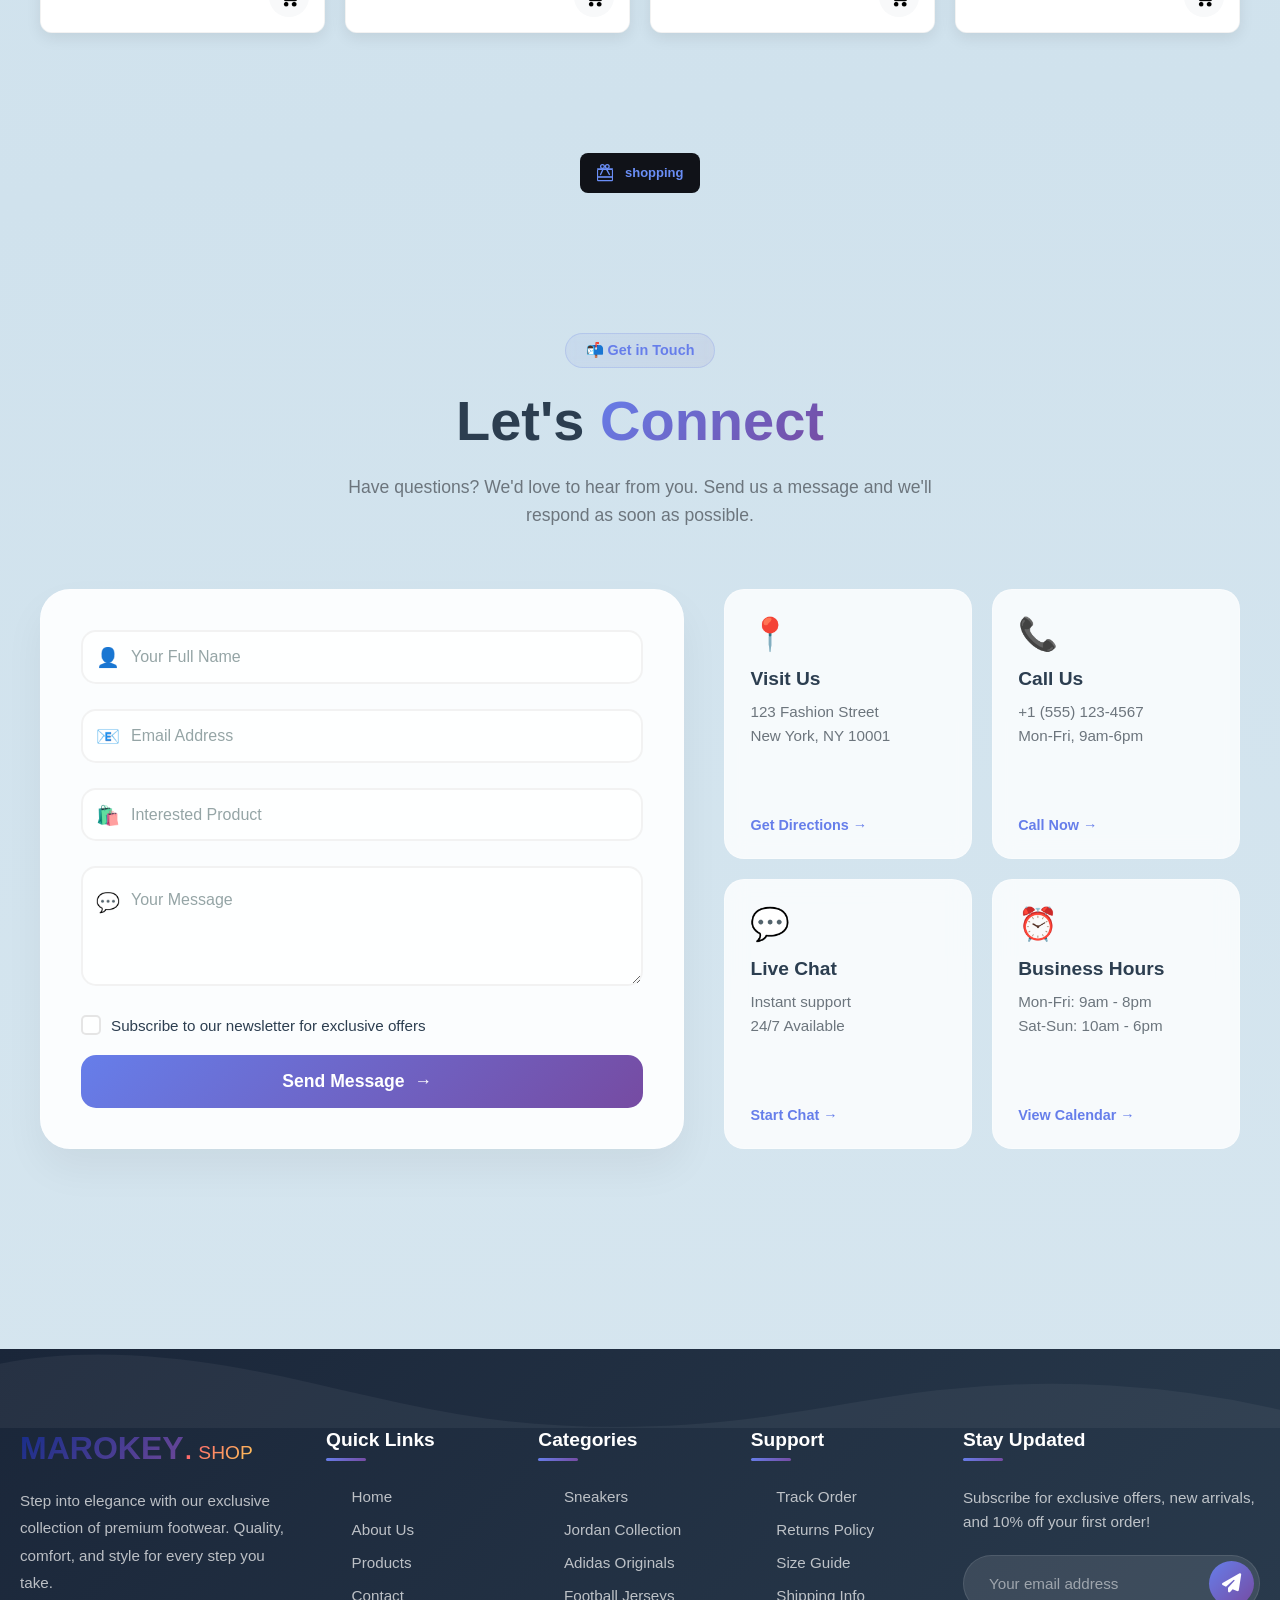
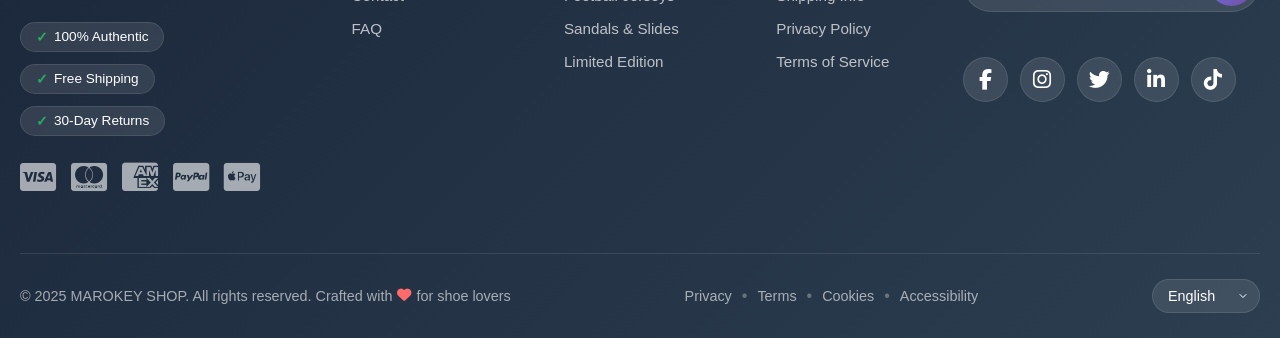
==== commit ee671e0d: "add many features and change the design the website" ====
--- a/index.html
+++ b/index.html
@@ -11,20 +11,75 @@
 </head>
 <body>
         <!--navbar-->
-    <nav>
-                <div class="logo">
-            <h1>MAROKEY SHOP.</h1>
-        </div>
-        <ul id="List">
-            <li><a href="#home">Home </a></li>
-            <li><a href="#about">About</a></li>
-            <li><a href="#product">Product</a></li>
-            <li><a href="#contact">Contact</a></li>
-        </ul>
-        <div class="list-icon">
-            <i class="fa-solid fa-bars" onclick="togglelist()"></i>
-        </div> 
-    </nav>
+   <nav class="modern-navbar">
+    <div class="nav-container">
+        <a href="#" class="nav-logo">
+            <span class="logo-text">MAROKEY</span>
+            <span class="logo-dot">.</span>
+            <span class="logo-shop">SHOP</span>
+        </a>
+        
+        <div class="nav-menu" id="navMenu">
+            <ul class="nav-list">
+                <li class="nav-item">
+                    <a href="#home" class="nav-link active">
+                        <span class="link-icon">🏠</span>
+                        <span class="link-text">Home</span>
+                    </a>
+                </li>
+                <li class="nav-item">
+                    <a href="#about" class="nav-link">
+                        <span class="link-icon">📖</span>
+                        <span class="link-text">About</span>
+                    </a>
+                </li>
+                <li class="nav-item">
+                    <a href="#product" class="nav-link">
+                        <span class="link-icon">👟</span>
+                        <span class="link-text">Product</span>
+                    </a>
+                </li>
+                <li class="nav-item">
+                    <a href="#contact" class="nav-link">
+                        <span class="link-icon">📞</span>
+                        <span class="link-text">Contact</span>
+                    </a>
+                </li>
+            </ul>
+            
+            <!-- Search Bar (Optional) -->
+            <div class="nav-search">
+                <input type="text" placeholder="Search products..." class="search-input">
+                <button class="search-btn">
+                    <i class="fas fa-search"></i>
+                </button>
+            </div>
+        </div>
+        
+        <div class="nav-actions">
+            <!-- Cart Icon -->
+            <button class="action-btn cart-btn-nav">
+                <i class="fas fa-shopping-cart"></i>
+                <span class="cart-badge">3</span>
+            </button>
+            
+            <!-- User Profile / Login -->
+            <button class="action-btn user-btn">
+                <i class="fas fa-user"></i>
+            </button>
+            
+            <!-- Mobile Menu Toggle -->
+            <button class="menu-toggle" id="menuToggle">
+                <span class="bar"></span>
+                <span class="bar"></span>
+                <span class="bar"></span>
+            </button>
+        </div>
+    </div>
+</nav>
+
+<!-- Add padding-top to body to account for fixed navbar -->
+<div style="height: 80px;"></div>
     <!--home section-->
     <div class="undernav">
    
@@ -42,7 +97,7 @@
 </div>
  </div>
       <!--about section-->
-
+ <section id="about"></section>
  <div class="about">
 
     <a class="section-title" href="#">ABOUT US</a>
@@ -54,359 +109,764 @@
 Whether you’re looking for trendy sneakers, elegant shoes, or everyday essentials, we’ve got something for everyone. At MAROKEY-SHOP, we believe every step matters – and we’re here to make yours stylish and confident.</p>
 <img class="picture2" src="pictures/picture2-removebg-preview.png">
  </div>
-     <!--product section-->
-
- <div class="product">
-  
-          <div class="product-header">
-            <a class="section-title" href="#">PRODUCTS</a>
-            <p>Explore our exclusive collection of shoes designed to bring comfort, style, and confidence to every step.</p>
-          </div>          </div>
-<div class="product-cards">
-          <div class="card">
-              <img class="card-bo" src="pictures/picture3-removebg-preview.png" alt="Product 1" />
-            <div class="card-info">
-              <div class="card-name">
-                <h3>Blue AIR NIKE</h3>
-              <p style="color: rgb(6, 133, 32); font-weight: bold;">$50.00</p>
-              </div>
-              <a> <img src="pictures/shopping-cart.png" style="background-color: transparent;"/> </a>
-            </div>
-            </div>
-          <div class="card">
-              <img class="card-bo" src="pictures/picture4-removebg-preview.png"style="width:100%;" alt="Product 2" />
-            <div class="card-info">
-              <div class="card-name">
-                <h3>Red AIR NIKE</h3>
-              <p style="color: rgb(6, 133, 32); font-weight: bold;">$30.00</p>
-              </div>
-              <a> <img src="pictures/shopping-cart.png" style="background-color: transparent;"/> </a>
-            </div>
-            </div><div class="card">
-              <img class="card-bo" src="pictures/jordan-1-unc-dz5485-400-2.webp" alt="Product 1" />
-            <div class="card-info">
-              <div class="card-name">
-                <h3>Blue JORDAN 2025</h3>
-              <p style="color: rgb(6, 133, 32); font-weight: bold;">$100.00</p>
-              </div>
-              <a> <img src="pictures/shopping-cart.png" style="background-color: transparent;"/> </a>
-            </div>
-            </div><div class="card">
-              <img class="card-bo" src="pictures/picture6-removebg-preview.png" alt="Product 1" />
-            <div class="card-info">
-              <div class="card-name">
-                <h3>Yellow JORDAN 2025</h3>
-              <p style="color: rgb(6, 133, 32); font-weight: bold;">$110.00</p>
-              </div>
-              <a> <img src="pictures/shopping-cart.png" style="background-color: transparent;"/> </a>
-            </div>
-            </div><div class="card">
-              <img class="card-bo" src="pictures/ID8636_01_standard.avif" alt="Product 1" />
-            <div class="card-info">
-              <div class="card-name">
-                <h3>Adidas shoes </h3>
-              <p style="color: rgb(6, 133, 32); font-weight: bold;">$75.00</p>
-              </div>
-              <a> <img src="pictures/shopping-cart.png" style="background-color: transparent;"/> </a>
-            </div>
-            </div><div class="card">
-              <img class="card-bo" src="pictures/B22767.png" alt="Product 1" />
-            <div class="card-info">
-              <div class="card-name">
-                <h3>Adidas Shoes</h3>
-              <p style="color: rgb(6, 133, 32); font-weight: bold;">$35.00</p>
-              </div>
-              <a> <img src="pictures/shopping-cart.png" style="background-color: transparent;"/> </a>
-            </div>
-            </div>
-               <div class="card">
-              <img class="card-bo" src="pictures/IE7002_01_standard.avif" alt="Product 1" />
-            <div class="card-info">
-              <div class="card-name">
-                <h3>Pink Adidas</h3>
-              <p style="color: rgb(6, 133, 32); font-weight: bold;">$150.00</p>
-              </div>
-              <a> <img src="pictures/shopping-cart.png" style="background-color: transparent;"/> </a>
-            </div>
-            </div>   <div class="card">
-              <img class="card-bo" src="pictures/IF5720_01_standard.avif" alt="Product 1" />
-            <div class="card-info">
-              <div class="card-name">
-                <h3>Adidas Shoes</h3>
-              <p style="color: rgb(6, 133, 32); font-weight: bold;">$90.00</p>
-              </div>
-              <a> <img src="pictures/shopping-cart.png" style="background-color: transparent;"/> </a>
-            </div>
-            </div>   <div class="card">
-              <img class="card-bo" src="pictures/1026161_Main_1913622.jpg" alt="Product 1" />
-            <div class="card-info">
-              <div class="card-name">
-                <h3>F50</h3>
-              <p style="color: rgb(6, 133, 32); font-weight: bold;">$80.00</p>
-              </div>
-              <a> <img src="pictures/shopping-cart.png" style="background-color: transparent;"/> </a>
-            </div>
-            </div>
-               <div class="card">
-              <img class="card-bo" src="pictures/270789_Main_Thumb_1287083.avif" alt="Product 1" />
-            <div class="card-info">
-              <div class="card-name">
-                <h3>Gold F50 (Special one)</h3>
-              <p style="color: rgb(6, 133, 32); font-weight: bold;">$250.00</p>
-              </div>
-              <a> <img src="pictures/shopping-cart.png" style="background-color: transparent;"/> </a>
-            </div>
-            </div>   <div class="card">
-              <img class="card-bo" src="pictures/281010_Main_Thumb_1310748.avif" alt="Product 1" />
-            <div class="card-info">
-              <div class="card-name">
-                <h3>F50</h3>
-              <p style="color: rgb(6, 133, 32); font-weight: bold;">$60.00</p>
-              </div>
-              <a> <img src="pictures/shopping-cart.png" style="background-color: transparent;"/> </a>
-            </div>
-            </div>
-               <div class="card">
-              <img class="card-bo" src="pictures/1011511_Main_1764337.avif" alt="Product 1" />
-            <div class="card-info">
-              <div class="card-name">
-                <h3>F50 </h3>
-              <p style="color: rgb(6, 133, 32); font-weight: bold;">$50.00</p>
-              </div>
-              <a> <img src="pictures/shopping-cart.png" style="background-color: transparent;"/> </a>
-            </div>
-            </div>
-   <div class="card">
-              <img class="card-bo" src="pictures/il_fullxfull.4566453805_ll0y.avif" alt="Product 1" />
-            <div class="card-info">
-              <div class="card-name">
-                <h3>Adidas sandals</h3>
-              <p style="color: rgb(6, 133, 32); font-weight: bold;">$30.00</p>
-              </div>
-              <a> <img src="pictures/shopping-cart.png" style="background-color: transparent;"/> </a>
-            </div>
-            </div>   <div class="card">
-              <img class="card-bo" src="pictures/sandals.webp" alt="Product 1" />
-            <div class="card-info">
-              <div class="card-name">
-                <h3>Adidas sandals</h3>
-              <p style="color: rgb(6, 133, 32); font-weight: bold;">$20.00</p>
-              </div>
-              <a> <img src="pictures/shopping-cart.png" style="background-color: transparent;"/> </a>
-            </div>
-            </div>
-               <div class="card">
-              <img class="card-bo" src="pictures/arsenal.webp" alt="Product 1" />
-            <div class="card-info">
-              <div class="card-name">
-                <h3>Arsenal Jersey</h3>
-              <p style="color: rgb(6, 133, 32); font-weight: bold;">$50.00</p>
-              </div>
-              <a> <img src="pictures/shopping-cart.png" style="background-color: transparent;"/> </a>
-            </div>
-            </div>
-               <div class="card">
-              <img class="card-bo" src="pictures/Arsenal_21-22_Tsey_Blue_GM0212_01_laydown.avif" alt="Product 1" />
-            <div class="card-info">
-              <div class="card-name">
-                <h3>Arsenal Jersey</h3>
-              <p style="color: rgb(6, 133, 32); font-weight: bold;">$50.00</p>
-              </div>
-              <a> <img src="pictures/shopping-cart.png" style="background-color: transparent;"/> </a>
-            </div>
-            </div>
-               <div class="card">
-              <img class="card-bo" src="pictures/barcelone.jpeg" alt="Product 1" />
-            <div class="card-info">
-              <div class="card-name">
-                <h3>barcelone</h3>
-              <p style="color: rgb(6, 133, 32); font-weight: bold;">$60.00</p>
-              </div>
-              <a> <img src="pictures/shopping-cart.png" style="background-color: transparent;"/> </a>
-            </div>
-            </div>
-               <div class="card">
-              <img class="card-bo" src="pictures/barcelone 2.webp" alt="Product 1" />
-            <div class="card-info">
-              <div class="card-name">
-                <h3>barcelone</h3>
-              <p style="color: rgb(6, 133, 32); font-weight: bold;">$80.00</p>
-              </div>
-              <a> <img src="pictures/shopping-cart.png" style="background-color: transparent;"/> </a>
-            </div>
-            </div>
-               <div class="card">
-              <img class="card-bo" src="pictures/Maillot-Maroc-Domicile-2025-2026.jpg" alt="Product 1" />
-            <div class="card-info">
-              <div class="card-name">
-                <h3>Morocco</h3>
-              <p style="color: rgb(6, 133, 32); font-weight: bold;">$50.00</p>
-              </div>
-              <a> <img src="pictures/shopping-cart.png" style="background-color: transparent;"/> </a>
-            </div>
-            </div>   <div class="card">
-              <img class="card-bo" src="pictures/morocco2.webp" alt="Product 1" />
-            <div class="card-info">
-              <div class="card-name">
-                <h3>Morocco</h3>
-              <p style="color: rgb(6, 133, 32); font-weight: bold;">$40.00</p>
-              </div>
-              <a> <img src="pictures/shopping-cart.png" style="background-color: transparent;"/> </a>
-            </div>
-            </div>
-          </div>
+
+<!--product section-->
+ <section id="product"></section>
+<div class="product">
+    <div class="product-header">
+        <a class="section-title" href="#">PRODUCTS</a>
+        <p class="product-description">Explore our exclusive collection of shoes designed to bring comfort, style, and confidence to every step.</p>
+    </div>
+    
+    <!-- SPECIAL NEW COLLECTION SECTION - Premium Style -->
+    <div class="new-collection-section">
+        <div class="new-collection-header">
+            <span class="new-badge">🔥 HOT</span>
+            <h2 class="new-collection-title">NEW COLLECTION 2025</h2>
+            <p class="new-collection-subtitle">Fresh arrivals • Limited edition • Premium quality</p>
+        </div>
         
-    <!--contact us section-->
-
-<div class="contact-us">
-        <section id="contact"></section>
-
-        <a class="section-title" href="#" style="color: black;"> Contact-us</a>
-<div class="form-card1">
-  <div class="form-card2">
-    <form class="form">
-      <p class="form-heading">Contact-us</p>
-
-      <div class="form-field">
-        <input required="" placeholder="Name" class="input-field" type="text" />
-      </div>
-
-      <div class="form-field">
-        <input
-          required=""
-          placeholder="Email"
-          class="input-field"
-          type="email" />
-        
-      </div>
-                  <div class="form-field">
-        <select required class="input-field">
-          <option value="" disabled selected>Choose Product</option>
-          <option value="Sneakers">yellow basket shoes</option>
-          <option value="Elegant Shoes">blue nike</option>
-                    <option value="Elegant Shoes">nike colors</option>
-          <option value="Elegant Shoes">red air force</option>
-                   <option value="Elegant Shoes">white air force</option>
-                   <option value="Elegant Shoes">classic nike</option>
-
-          <option value="Everyday Essentials">Everyday Essentials</option>
-          <option value="Other">Other</option>
-        </select>
-      </div>
-
-      <div class="form-field">
-        <textarea
-          required=""
-          placeholder="Message"
-          cols="30"
-          rows="3"
-          class="input-field"></textarea>
-      </div>
-
-      <button class="sendMessage-btn">Send Message</button>
-    </form>
-  </div>
-  </div>
-  
+        <div class="new-collection-slider">
+            <div class="slider-container">
+                <div class="slider-track">
+                    <div class="collection-slide">
+                        <div class="collection-card">
+                            <div class="collection-image">
+                                <img src="pictures/puma new collection.jpeg" alt="New Collection">
+                                <div class="image-overlay">
+                                    <span class="overlay-text">Just Arrived</span>
+                                </div>
+                            </div>
+                            <div class="collection-info">
+                                <h3>Scorch Puma </h3>
+                                <p>The ultimate comfort for your daily steps</p>
+                                <div class="collection-price">$149.99</div>
+                                <button class="collection-btn">Shop Now</button>
+                            </div>
+                        </div>
+                    </div>
+                    <div class="collection-slide">
+                        <div class="collection-card">
+                            <div class="collection-image">
+                                <img src="pictures/puma new collection2.avif" alt="New Collection">
+                                <div class="image-overlay">
+                                    <span class="overlay-text">Limited</span>
+                                </div>
+                            </div>
+                            <div class="collection-info">
+                                <h3>Scorch Puma</h3>
+                                <p>Scorch Puma Men Running Shoes</p>
+                                <div class="collection-price">$129.99</div>
+                                <button class="collection-btn">Shop Now</button>
+                            </div>
+                        </div>
+                    </div>
+                    <div class="collection-slide">
+                        <div class="collection-card">
+                            <div class="collection-image">
+                                <img src="pictures/airforce new collection.webp" alt="New Collection">
+                                <div class="image-overlay">
+                                    <span class="overlay-text">Exclusive</span>
+                                </div>
+                            </div>
+                            <div class="collection-info">
+                                <h3>Air Force 1</h3>
+                                <p>Street style masterpiece</p>
+                                <div class="collection-price">$199.99</div>
+                                <button class="collection-btn">Shop Now</button>
+                            </div>
+                        </div>
+                    </div>
+                    <div class="collection-slide">
+                        <div class="collection-card">
+                            <div class="collection-image">
+                                <img src="pictures/airforce new collection2.webp" alt="New Collection">
+                                <div class="image-overlay">
+                                    <span class="overlay-text">2025 Edition</span>
+                                </div>
+                            </div>
+                            
+                            <div class="collection-info">
+                                <h3>Adidas Ultraboost</h3>
+                                <p>Maximum energy return</p>
+                                <div class="collection-price">$159.99</div>
+                                <button class="collection-btn">Shop Now</button>
+                            </div>
+                        </div>
+                    </div>
+                </div>
+            </div>
+            <div class="slider-nav">
+                <button class="slider-prev"><i class="fas fa-chevron-left"></i></button>
+                <button class="slider-next"><i class="fas fa-chevron-right"></i></button>
+            </div>
+        </div>
+    </div>
+
+    <!-- Regular Products Grid - All 20 Products -->
+    <div class="product-cards">
+        <!-- 1. Blue AIR NIKE -->
+        <div class="product-item">
+            <div class="discount-badge">-30%</div>
+            <img class="product-image" src="pictures/picture3-removebg-preview.png" alt="Blue AIR NIKE" loading="lazy" />
+            <div class="product-details">
+                <h3 class="product-name">Blue AIR NIKE</h3>
+                <div class="price-container">
+                    <span class="old-price">$71.43</span>
+                    <span class="new-price">$50.00</span>
+                </div>
+                <button class="cart-btn">
+                    <img src="pictures/shopping-cart.png" alt="Add to cart" />
+                </button>
+            </div>
+        </div>
+
+        <!-- 2. Red AIR NIKE -->
+        <div class="product-item">
+            <div class="discount-badge">-40%</div>
+            <img class="product-image" src="pictures/picture4-removebg-preview.png" alt="Red AIR NIKE" loading="lazy" />
+            <div class="product-details">
+                <h3 class="product-name">Red AIR NIKE</h3>
+                <div class="price-container">
+                    <span class="old-price">$50.00</span>
+                    <span class="new-price">$30.00</span>
+                </div>
+                <button class="cart-btn">
+                    <img src="pictures/shopping-cart.png" alt="Add to cart" />
+                </button>
+            </div>
+        </div>
+
+        <!-- 3. Blue JORDAN 2025 -->
+        <div class="product-item">
+            <div class="discount-badge">-20%</div>
+            <img class="product-image" src="pictures/jordan-1-unc-dz5485-400-2.webp" alt="Blue JORDAN 2025" loading="lazy" />
+            <div class="product-details">
+                <h3 class="product-name">Blue JORDAN 2025</h3>
+                <div class="price-container">
+                    <span class="old-price">$125.00</span>
+                    <span class="new-price">$100.00</span>
+                </div>
+                <button class="cart-btn">
+                    <img src="pictures/shopping-cart.png" alt="Add to cart" />
+                </button>
+            </div>
+        </div>
+
+        <!-- 4. Yellow JORDAN 2025 -->
+        <div class="product-item">
+            <div class="discount-badge">-15%</div>
+            <img class="product-image" src="pictures/picture6-removebg-preview.png" alt="Yellow JORDAN 2025" loading="lazy" />
+            <div class="product-details">
+                <h3 class="product-name">Yellow JORDAN 2025</h3>
+                <div class="price-container">
+                    <span class="old-price">$129.41</span>
+                    <span class="new-price">$110.00</span>
+                </div>
+                <button class="cart-btn">
+                    <img src="pictures/shopping-cart.png" alt="Add to cart" />
+                </button>
+            </div>
+        </div>
+
+        <!-- 5. Adidas Running -->
+        <div class="product-item">
+            <div class="discount-badge">-25%</div>
+            <img class="product-image" src="pictures/ID8636_01_standard.avif" alt="Adidas Running" loading="lazy" />
+            <div class="product-details">
+                <h3 class="product-name">Adidas Running</h3>
+                <div class="price-container">
+                    <span class="old-price">$100.00</span>
+                    <span class="new-price">$75.00</span>
+                </div>
+                <button class="cart-btn">
+                    <img src="pictures/shopping-cart.png" alt="Add to cart" />
+                </button>
+            </div>
+        </div>
+
+        <!-- 6. Adidas Classic -->
+        <div class="product-item">
+            <div class="discount-badge">-30%</div>
+            <img class="product-image" src="pictures/B22767.png" alt="Adidas Classic" loading="lazy" />
+            <div class="product-details">
+                <h3 class="product-name">Adidas Classic</h3>
+                <div class="price-container">
+                    <span class="old-price">$50.00</span>
+                    <span class="new-price">$35.00</span>
+                </div>
+                <button class="cart-btn">
+                    <img src="pictures/shopping-cart.png" alt="Add to cart" />
+                </button>
+            </div>
+        </div>
+
+        <!-- 7. Pink Adidas -->
+        <div class="product-item">
+            <div class="discount-badge">-25%</div>
+            <img class="product-image" src="pictures/IE7002_01_standard.avif" alt="Pink Adidas" loading="lazy" />
+            <div class="product-details">
+                <h3 class="product-name">Pink Adidas</h3>
+                <div class="price-container">
+                    <span class="old-price">$200.00</span>
+                    <span class="new-price">$150.00</span>
+                </div>
+                <button class="cart-btn">
+                    <img src="pictures/shopping-cart.png" alt="Add to cart" />
+                </button>
+            </div>
+        </div>
+
+        <!-- 8. Adidas Sport -->
+        <div class="product-item">
+            <div class="discount-badge">-10%</div>
+            <img class="product-image" src="pictures/IF5720_01_standard.avif" alt="Adidas Sport" loading="lazy" />
+            <div class="product-details">
+                <h3 class="product-name">Adidas Sport</h3>
+                <div class="price-container">
+                    <span class="old-price">$100.00</span>
+                    <span class="new-price">$90.00</span>
+                </div>
+                <button class="cart-btn">
+                    <img src="pictures/shopping-cart.png" alt="Add to cart" />
+                </button>
+            </div>
+        </div>
+
+        <!-- 9. Adidas F50 -->
+        <div class="product-item">
+            <div class="discount-badge">-20%</div>
+            <img class="product-image" src="pictures/1026161_Main_1913622.jpg" alt="Adidas F50" loading="lazy" />
+            <div class="product-details">
+                <h3 class="product-name">Adidas F50</h3>
+                <div class="price-container">
+                    <span class="old-price">$100.00</span>
+                    <span class="new-price">$80.00</span>
+                </div>
+                <button class="cart-btn">
+                    <img src="pictures/shopping-cart.png" alt="Add to cart" />
+                </button>
+            </div>
+        </div>
+
+        <!-- 10. Gold F50 Special -->
+        <div class="product-item">
+            <div class="discount-badge">-20%</div>
+            <img class="product-image" src="pictures/270789_Main_Thumb_1287083.avif" alt="Gold F50 Special" loading="lazy" />
+            <div class="product-details">
+                <h3 class="product-name">Gold F50 Special</h3>
+                <div class="price-container">
+                    <span class="old-price">$312.50</span>
+                    <span class="new-price">$250.00</span>
+                </div>
+                <button class="cart-btn">
+                    <img src="pictures/shopping-cart.png" alt="Add to cart" />
+                </button>
+            </div>
+        </div>
+
+        <!-- 11. Adidas F50 Pro -->
+        <div class="product-item">
+            <div class="discount-badge">-25%</div>
+            <img class="product-image" src="pictures/281010_Main_Thumb_1310748.avif" alt="Adidas F50 Pro" loading="lazy" />
+            <div class="product-details">
+                <h3 class="product-name">Adidas F50 Pro</h3>
+                <div class="price-container">
+                    <span class="old-price">$80.00</span>
+                    <span class="new-price">$60.00</span>
+                </div>
+                <button class="cart-btn">
+                    <img src="pictures/shopping-cart.png" alt="Add to cart" />
+                </button>
+            </div>
+        </div>
+
+        <!-- 12. Adidas F50 Elite -->
+        <div class="product-item">
+            <div class="discount-badge">-30%</div>
+            <img class="product-image" src="pictures/1011511_Main_1764337.avif" alt="Adidas F50 Elite" loading="lazy" />
+            <div class="product-details">
+                <h3 class="product-name">Adidas F50 Elite</h3>
+                <div class="price-container">
+                    <span class="old-price">$71.43</span>
+                    <span class="new-price">$50.00</span>
+                </div>
+                <button class="cart-btn">
+                    <img src="pictures/shopping-cart.png" alt="Add to cart" />
+                </button>
+            </div>
+        </div>
+
+        <!-- 13. Adidas Sandals -->
+        <div class="product-item">
+            <div class="discount-badge">-40%</div>
+            <img class="product-image" src="pictures/il_fullxfull.4566453805_ll0y.avif" alt="Adidas Sandals" loading="lazy" />
+            <div class="product-details">
+                <h3 class="product-name">Adidas Sandals</h3>
+                <div class="price-container">
+                    <span class="old-price">$50.00</span>
+                    <span class="new-price">$30.00</span>
+                </div>
+                <button class="cart-btn">
+                    <img src="pictures/shopping-cart.png" alt="Add to cart" />
+                </button>
+            </div>
+        </div>
+
+        <!-- 14. Adidas Sport Sandals -->
+        <div class="product-item">
+            <div class="discount-badge">-50%</div>
+            <img class="product-image" src="pictures/sandals.webp" alt="Adidas Sport Sandals" loading="lazy" />
+            <div class="product-details">
+                <h3 class="product-name">Adidas Sport Sandals</h3>
+                <div class="price-container">
+                    <span class="old-price">$40.00</span>
+                    <span class="new-price">$20.00</span>
+                </div>
+                <button class="cart-btn">
+                    <img src="pictures/shopping-cart.png" alt="Add to cart" />
+                </button>
+            </div>
+        </div>
+
+        <!-- 15. Arsenal Jersey 2025 -->
+        <div class="product-item">
+            <div class="discount-badge">-30%</div>
+            <img class="product-image" src="pictures/arsenal.webp" alt="Arsenal Jersey 2025" loading="lazy" />
+            <div class="product-details">
+                <h3 class="product-name">Arsenal Jersey 2025</h3>
+                <div class="price-container">
+                    <span class="old-price">$71.43</span>
+                    <span class="new-price">$50.00</span>
+                </div>
+                <button class="cart-btn">
+                    <img src="pictures/shopping-cart.png" alt="Add to cart" />
+                </button>
+            </div>
+        </div>
+
+        <!-- 16. Arsenal Jersey Blue -->
+        <div class="product-item">
+            <div class="discount-badge">-30%</div>
+            <img class="product-image" src="pictures/Arsenal_21-22_Tsey_Blue_GM0212_01_laydown.avif" alt="Arsenal Jersey Blue" loading="lazy" />
+            <div class="product-details">
+                <h3 class="product-name">Arsenal Jersey Blue</h3>
+                <div class="price-container">
+                    <span class="old-price">$71.43</span>
+                    <span class="new-price">$50.00</span>
+                </div>
+                <button class="cart-btn">
+                    <img src="pictures/shopping-cart.png" alt="Add to cart" />
+                </button>
+            </div>
+        </div>
+
+        <!-- 17. Barcelona Jersey -->
+        <div class="product-item">
+            <div class="discount-badge">-25%</div>
+            <img class="product-image" src="pictures/barcelone.jpeg" alt="Barcelona Jersey" loading="lazy" />
+            <div class="product-details">
+                <h3 class="product-name">Barcelona Jersey</h3>
+                <div class="price-container">
+                    <span class="old-price">$80.00</span>
+                    <span class="new-price">$60.00</span>
+                </div>
+                <button class="cart-btn">
+                    <img src="pictures/shopping-cart.png" alt="Add to cart" />
+                </button>
+            </div>
+        </div>
+
+        <!-- 18. Barcelona Home Jersey -->
+        <div class="product-item">
+            <div class="discount-badge">-20%</div>
+            <img class="product-image" src="pictures/barcelone 2.webp" alt="Barcelona Home Jersey" loading="lazy" />
+            <div class="product-details">
+                <h3 class="product-name">Barcelona Home Jersey</h3>
+                <div class="price-container">
+                    <span class="old-price">$100.00</span>
+                    <span class="new-price">$80.00</span>
+                </div>
+                <button class="cart-btn">
+                    <img src="pictures/shopping-cart.png" alt="Add to cart" />
+                </button>
+            </div>
+        </div>
+
+        <!-- 19. Morocco Jersey 2026 -->
+        <div class="product-item">
+            <div class="discount-badge">-30%</div>
+            <img class="product-image" src="pictures/Maillot-Maroc-Domicile-2025-2026.jpg" alt="Morocco Jersey 2026" loading="lazy" />
+            <div class="product-details">
+                <h3 class="product-name">Morocco Jersey 2026</h3>
+                <div class="price-container">
+                    <span class="old-price">$71.43</span>
+                    <span class="new-price">$50.00</span>
+                </div>
+                <button class="cart-btn">
+                    <img src="pictures/shopping-cart.png" alt="Add to cart" />
+                </button>
+            </div>
+        </div>
+
+        <!-- 20. Morocco Away Jersey -->
+        <div class="product-item">
+            <div class="discount-badge">-50%</div>
+            <img class="product-image" src="pictures/morocco2.webp" alt="Morocco Away Jersey" loading="lazy" />
+            <div class="product-details">
+                <h3 class="product-name">Morocco Away Jersey</h3>
+                <div class="price-container">
+                    <span class="old-price">$80.00</span>
+                    <span class="new-price">$40.00</span>
+                </div>
+                <button class="cart-btn">
+                    <img src="pictures/shopping-cart.png" alt="Add to cart" />
+                </button>
+            </div>
+        </div>
+    </div>
 </div>
-<!--footer-->
-<footer class="footer">
-   <div class="footer-container">
-      <div class="footer-col">
-        <h3>About Us</h3>
-        <p>We provide stylish and comfortable shoes for every step. Quality, style, and affordability in one place.</p>
-      </div>
-      <div class="footer-col">
-        <h3>Quick Links</h3>
-        <ul>
-          <li><a href="#">Home</a></li>
-          <li><a href="#">About</a></li>
-          <li><a href="#">Product</a></li>
-          <li><a href="#">Contact-us</a></li>
-        </ul>
-      </div>
-      <div class="footer-col">
-        <h3>Follow Us</h3>
-        <div class="social-icons">
-         <ul class="wrapper">
-  <li class="icon LinkdIn">
-   <a  href="https://www.linkedin.com/in/omar-rodi-631632343" target="_blank"> <span class="tooltip">LinkdIn</span>
+
+      <!--shooping button-->
+    <button class="reward-btn" onclick="window.location.href='shopping.html'">
+  <span class="IconContainer">
     <svg
-      viewBox="0 0 24 24"
-      height="1.2em"
-      fill="currentColor"
-xmlns="http://www.w3.org/2000/svg"     >
+      xmlns="http://www.w3.org/2000/svg"
+      fill="none"
+      viewBox="0 0 60 20"
+      class="box-top box"
+    >
       <path
-     d="M20.447 20.452h-3.554v-5.569c0-1.328-.027-3.037-1.852-3.037-1.853 
-               0-2.136 1.445-2.136 2.939v5.667H9.351V9h3.414v1.561h.049c.476-.9 
-               1.637-1.85 3.372-1.85 3.604 0 4.268 2.372 4.268 5.456v6.285zM5.337 
-               7.433c-1.144 0-2.067-.926-2.067-2.067 0-1.142.923-2.066 
-               2.067-2.066 1.141 0 2.066.924 2.066 2.066 0 
-               1.141-.925 2.067-2.066 2.067zm1.777 13.019H3.559V9h3.555v11.452zM22.225 
-               0H1.771C.792 0 0 .774 0 1.729v20.542C0 
-               23.227.792 24 1.771 24h20.451C23.2 24 24 23.227 
-               24 22.271V1.729C24 .774 23.2 0 22.225 0z" ></path>
+        stroke-linecap="round"
+        stroke-width="4"
+        stroke="#6A8EF6"
+        d="M2 18L58 18"
+      ></path>
+      <circle
+        stroke-width="5"
+        stroke="#6A8EF6"
+        fill="#101218"
+        r="7"
+        cy="9.5"
+        cx="20.5"
+      ></circle>
+      <circle
+        stroke-width="5"
+        stroke="#6A8EF6"
+        fill="#101218"
+        r="7"
+        cy="9.5"
+        cx="38.5"
+      ></circle>
     </svg>
-    </a>
-  </li>
-  <li class="icon GitHub">
-    <a href="https://github.com/MAROKEY4" target="_blank">
-    <span class="tooltip">GitHub</span>
-   <svg xmlns="http://www.w3.org/2000/svg" 
-         width="1.5em" height="1.5em" 
-         viewBox="0 0 24 24" 
-         fill="currentColor">
-      <path d="M12 .297c-6.63 0-12 5.373-12 12 
-               0 5.303 3.438 9.8 8.205 11.385.6.113.82-.258.82-.577 
-               0-.285-.01-1.04-.015-2.04-3.338.724-4.042-1.61-4.042-1.61 
-               -.546-1.385-1.333-1.754-1.333-1.754-1.09-.744.084-.729.084-.729 
-               1.205.084 1.84 1.236 1.84 1.236 
-               1.07 1.835 2.809 1.305 3.495.998 
-               .108-.776.418-1.305.762-1.605-2.665-.3-5.466-1.335-5.466-5.93 
-               0-1.31.465-2.38 1.235-3.22 
-               -.135-.303-.54-1.523.105-3.176 0 0 1.005-.322 3.3 1.23 
-               .96-.267 1.98-.399 3-.405 1.02.006 2.04.138 3 .405 
-               2.28-1.552 3.285-1.23 3.285-1.23 
-               .645 1.653.24 2.873.12 3.176 
-               .765.84 1.23 1.91 1.23 3.22 
-               0 4.61-2.805 5.625-5.475 5.92 
-               .42.36.81 1.096.81 2.22 
-               0 1.606-.015 2.896-.015 3.286 
-               0 .315.21.69.825.57C20.565 22.092 24 17.592 24 12.297 
-               c0-6.627-5.373-12-12-12"/>
-    </svg>
+
+    <svg
+      xmlns="http://www.w3.org/2000/svg"
+      fill="none"
+      viewBox="0 0 58 44"
+      class="box-body box"
+    >
+      <mask fill="white" id="path-1-inside-1_81_19">
+        <rect rx="3" height="44" width="58"></rect>
+      </mask>
+      <rect
+        mask="url(#path-1-inside-1_81_19)"
+        stroke-width="8"
+        stroke="#6A8EF6"
+        fill="#101218"
+        rx="3"
+        height="44"
+        width="58"
+      ></rect>
+      <line
+        stroke-width="6"
+        stroke="#6A8EF6"
+        y2="29"
+        x2="58"
+        y1="29"
+        x1="-3.61529e-09"
+      ></line>
       <path
-        d="M42,12.429c-1.323,0.586-2.746,0.977-4.247,1.162c1.526-0.906,2.7-2.351,3.251-4.058c-1.428,0.837-3.01,1.452-4.693,1.776C34.967,9.884,33.05,9,30.926,9c-4.08,0-7.387,3.278-7.387,7.32c0,0.572,0.067,1.129,0.193,1.67c-6.138-0.308-11.582-3.226-15.224-7.654c-0.64,1.082-1,2.349-1,3.686c0,2.541,1.301,4.778,3.285,6.096c-1.211-0.037-2.351-0.374-3.349-0.914c0,0.022,0,0.055,0,0.086c0,3.551,2.547,6.508,5.923,7.181c-0.617,0.169-1.269,0.263-1.941,0.263c-0.477,0-0.942-0.054-1.392-0.135c0.94,2.902,3.667,5.023,6.898,5.086c-2.528,1.96-5.712,3.134-9.174,3.134c-0.598,0-1.183-0.034-1.761-0.104C9.268,36.786,13.152,38,17.321,38c13.585,0,21.017-11.156,21.017-20.834c0-0.317-0.01-0.633-0.025-0.945C39.763,15.197,41.013,13.905,42,12.429"
+        stroke-linecap="round"
+        stroke-width="5"
+        stroke="#6A8EF6"
+        d="M45.0005 20L36 3"
+      ></path>
+      <path
+        stroke-linecap="round"
+        stroke-width="5"
+        stroke="#6A8EF6"
+        d="M21 3L13.0002 19.9992"
       ></path>
     </svg>
-    </a>
-  </li>
-  <li class="icon instagram">
-        <a href="https://www.instagram.com/o_rodi_" target="_blank">
-
-    <span class="tooltip">Instagram</span>
-    <svg
-      xmlns="http://www.w3.org/2000/svg"
-      height="1.2em"
-      fill="currentColor"
-      class="bi bi-instagram"
-      viewBox="0 0 16 16"
-    >
-      <path
-        d="M8 0C5.829 0 5.556.01 4.703.048 3.85.088 3.269.222 2.76.42a3.917 3.917 0 0 0-1.417.923A3.927 3.927 0 0 0 .42 2.76C.222 3.268.087 3.85.048 4.7.01 5.555 0 5.827 0 8.001c0 2.172.01 2.444.048 3.297.04.852.174 1.433.372 1.942.205.526.478.972.923 1.417.444.445.89.719 1.416.923.51.198 1.09.333 1.942.372C5.555 15.99 5.827 16 8 16s2.444-.01 3.298-.048c.851-.04 1.434-.174 1.943-.372a3.916 3.916 0 0 0 1.416-.923c.445-.445.718-.891.923-1.417.197-.509.332-1.09.372-1.942C15.99 10.445 16 10.173 16 8s-.01-2.445-.048-3.299c-.04-.851-.175-1.433-.372-1.941a3.926 3.926 0 0 0-.923-1.417A3.911 3.911 0 0 0 13.24.42c-.51-.198-1.092-.333-1.943-.372C10.443.01 10.172 0 7.998 0h.003zm-.717 1.442h.718c2.136 0 2.389.007 3.232.046.78.035 1.204.166 1.486.275.373.145.64.319.92.599.28.28.453.546.598.92.11.281.24.705.275 1.485.039.843.047 1.096.047 3.231s-.008 2.389-.047 3.232c-.035.78-.166 1.203-.275 1.485a2.47 2.47 0 0 1-.599.919c-.28.28-.546.453-.92.598-.28.11-.704.24-1.485.276-.843.038-1.096.047-3.232.047s-2.39-.009-3.233-.047c-.78-.036-1.203-.166-1.485-.276a2.478 2.478 0 0 1-.92-.598 2.48 2.48 0 0 1-.6-.92c-.109-.281-.24-.705-.275-1.485-.038-.843-.046-1.096-.046-3.233 0-2.136.008-2.388.046-3.231.036-.78.166-1.204.276-1.486.145-.373.319-.64.599-.92.28-.28.546-.453.92-.598.282-.11.705-.24 1.485-.276.738-.034 1.024-.044 2.515-.045v.002zm4.988 1.328a.96.96 0 1 0 0 1.92.96.96 0 0 0 0-1.92zm-4.27 1.122a4.109 4.109 0 1 0 0 8.217 4.109 4.109 0 0 0 0-8.217zm0 1.441a2.667 2.667 0 1 1 0 5.334 2.667 2.667 0 0 1 0-5.334z"
-      ></path>
-    </svg>
-        </a>
-  </li>
-</ul>
-      </div>
+
+    <span class="coin"></span>
+  </span>
+  <span class="text">shopping</span>
+</button>
+
+    <!--contact us section-->
+<div class="contact-section" id="contact">
+    <div class="contact-header">
+        <span class="contact-badge">📬 Get in Touch</span>
+        <h2 class="contact-title">Let's <span class="gradient-text">Connect</span></h2>
+        <p class="contact-subtitle">Have questions? We'd love to hear from you. Send us a message and we'll respond as soon as possible.</p>
     </div>
-   </div>
-    <div class="footer-bottom">
-      © 2025 MAROKEY SHOP. All rights reserved.
+
+    <div class="contact-container">
+        <!-- Contact Form Card -->
+        <div class="contact-form-card">
+            <div class="form-decoration">
+                <div class="decoration-circle"></div>
+                <div class="decoration-circle"></div>
+                <div class="decoration-circle"></div>
+            </div>
+            
+            <form class="modern-form" id="contactForm">
+                <div class="form-group">
+                    <div class="input-group">
+                        <input type="text" id="name" required>
+                        <label for="name" class="input-label">Your Full Name</label>
+                        <span class="input-icon">👤</span>
+                    </div>
+                </div>
+
+                <div class="form-group">
+                    <div class="input-group">
+                        <input type="email" id="email" required>
+                        <label for="email" class="input-label">Email Address</label>
+                        <span class="input-icon">📧</span>
+                    </div>
+                </div>
+
+                <div class="form-group">
+                    <div class="input-group">
+                        <select id="product-interest" required>
+                            <option value="" disabled selected></option>
+                            <option value="sneakers">👟 Sneakers Collection</option>
+                            <option value="jordans">🔥 Jordan Series</option>
+                            <option value="adidas">🔵 Adidas Collection</option>
+                            <option value="jerseys">⚽ Football Jerseys</option>
+                            <option value="sandals">🩴 Sandals & Slides</option>
+                            <option value="other">✨ Other Products</option>
+                        </select>
+                        <label for="product-interest" class="input-label">Interested Product</label>
+                        <span class="input-icon">🛍️</span>
+                    </div>
+                </div>
+
+                <div class="form-group">
+                    <div class="input-group">
+                        <textarea id="message" rows="4" required></textarea>
+                        <label for="message" class="input-label">Your Message</label>
+                        <span class="input-icon">💬</span>
+                    </div>
+                </div>
+
+                <div class="form-group checkbox-group">
+                    <label class="checkbox-container">
+                        <input type="checkbox" id="newsletter">
+                        <span class="checkmark"></span>
+                        <span class="checkbox-text">Subscribe to our newsletter for exclusive offers</span>
+                    </label>
+                </div>
+
+                <button type="submit" class="modern-submit-btn">
+                    <span>Send Message</span>
+                    <span class="btn-icon">→</span>
+                    <div class="btn-particles"></div>
+                </button>
+            </form>
+
+            <div class="form-success" id="formSuccess">
+                <div class="success-icon">✓</div>
+                <h3>Message Sent!</h3>
+                <p>Thank you for reaching out. We'll get back to you within 24 hours.</p>
+            </div>
+        </div>
+
+        <!-- Contact Info Cards -->
+        <div class="contact-info">
+            <div class="info-card">
+                <div class="info-icon">📍</div>
+                <h3>Visit Us</h3>
+                <p>123 Fashion Street<br>New York, NY 10001</p>
+                <a href="#" class="info-link">Get Directions →</a>
+            </div>
+
+            <div class="info-card">
+                <div class="info-icon">📞</div>
+                <h3>Call Us</h3>
+                <p>+1 (555) 123-4567<br>Mon-Fri, 9am-6pm</p>
+                <a href="tel:+15551234567" class="info-link">Call Now →</a>
+            </div>
+
+            <div class="info-card">
+                <div class="info-icon">💬</div>
+                <h3>Live Chat</h3>
+                <p>Instant support<br>24/7 Available</p>
+                <a href="#" class="info-link">Start Chat →</a>
+            </div>
+
+            <div class="info-card">
+                <div class="info-icon">⏰</div>
+                <h3>Business Hours</h3>
+                <p>Mon-Fri: 9am - 8pm<br>Sat-Sun: 10am - 6pm</p>
+                <a href="#" class="info-link">View Calendar →</a>
+            </div>
+        </div>
     </div>
-  </footer>
 </div>
+<!-- Ultra Modern Footer -->
+<!-- Ultra Modern Footer -->
+<footer class="modern-footer">
+    <div class="footer-wave">
+        <svg data-name="Layer 1" xmlns="http://www.w3.org/2000/svg" viewBox="0 0 1200 120" preserveAspectRatio="none">
+            <path d="M321.39,56.44c58-10.79,114.16-30.13,172-41.86,82.39-16.72,168.19-17.73,250.45-.39C823.78,31,906.67,72,985.66,92.83c70.05,18.48,146.53,26.09,214.34,3V0H0V27.35A600.21,600.21,0,0,0,321.39,56.44Z" class="shape-fill"></path>
+        </svg>
+    </div>
+
+    <div class="footer-content">
+        <!-- Main Footer Grid -->
+        <div class="footer-grid">
+            <!-- Brand Column -->
+            <div class="footer-col brand-col">
+                <div class="footer-logo">
+                    <span class="logo-main">MAROKEY</span>
+                    <span class="logo-dot-footer">.</span>
+                    <span class="logo-shop-footer">SHOP</span>
+                </div>
+                <p class="footer-description">Step into elegance with our exclusive collection of premium footwear. Quality, comfort, and style for every step you take.</p>
+                
+                <div class="trust-badges">
+                    <div class="trust-badge">
+                        <span class="badge-icon">✓</span>
+                        <span>100% Authentic</span>
+                    </div>
+                    <div class="trust-badge">
+                        <span class="badge-icon">✓</span>
+                        <span>Free Shipping</span>
+                    </div>
+                    <div class="trust-badge">
+                        <span class="badge-icon">✓</span>
+                        <span>30-Day Returns</span>
+                    </div>
+                </div>
+
+                <div class="payment-methods">
+                    <i class="fab fa-cc-visa payment-icon"></i>
+                    <i class="fab fa-cc-mastercard payment-icon"></i>
+                    <i class="fab fa-cc-amex payment-icon"></i>
+                    <i class="fab fa-cc-paypal payment-icon"></i>
+                    <i class="fab fa-cc-apple-pay payment-icon"></i>
+                </div>
+            </div>
+
+            <!-- Quick Links Column -->
+            <div class="footer-col">
+                <h3 class="footer-title">Quick Links</h3>
+                <ul class="footer-links">
+                    <li><a href="#home"><span class="link-arrow">→</span> Home</a></li>
+                    <li><a href="#about"><span class="link-arrow">→</span> About Us</a></li>
+                    <li><a href="#product"><span class="link-arrow">→</span> Products</a></li>
+                    <li><a href="#contact"><span class="link-arrow">→</span> Contact</a></li>
+                    <li><a href="#"><span class="link-arrow">→</span> FAQ</a></li>
+                </ul>
+            </div>
+
+            <!-- Categories Column -->
+            <div class="footer-col">
+                <h3 class="footer-title">Categories</h3>
+                <ul class="footer-links">
+                    <li><a href="#"><span class="link-arrow">→</span> Sneakers</a></li>
+                    <li><a href="#"><span class="link-arrow">→</span> Jordan Collection</a></li>
+                    <li><a href="#"><span class="link-arrow">→</span> Adidas Originals</a></li>
+                    <li><a href="#"><span class="link-arrow">→</span> Football Jerseys</a></li>
+                    <li><a href="#"><span class="link-arrow">→</span> Sandals & Slides</a></li>
+                    <li><a href="#"><span class="link-arrow">→</span> Limited Edition</a></li>
+                </ul>
+            </div>
+
+            <!-- Support Column -->
+            <div class="footer-col">
+                <h3 class="footer-title">Support</h3>
+                <ul class="footer-links">
+                    <li><a href="#"><span class="link-arrow">→</span> Track Order</a></li>
+                    <li><a href="#"><span class="link-arrow">→</span> Returns Policy</a></li>
+                    <li><a href="#"><span class="link-arrow">→</span> Size Guide</a></li>
+                    <li><a href="#"><span class="link-arrow">→</span> Shipping Info</a></li>
+                    <li><a href="#"><span class="link-arrow">→</span> Privacy Policy</a></li>
+                    <li><a href="#"><span class="link-arrow">→</span> Terms of Service</a></li>
+                </ul>
+            </div>
+
+            <!-- Newsletter Column -->
+            <div class="footer-col newsletter-col">
+                <h3 class="footer-title">Stay Updated</h3>
+                <p class="newsletter-text">Subscribe for exclusive offers, new arrivals, and 10% off your first order!</p>
+                
+                <form class="newsletter-form" id="newsletterForm">
+                    <div class="newsletter-input-group">
+                        <input type="email" placeholder="Your email address" required>
+                        <button type="submit" class="newsletter-btn">
+                            <i class="fas fa-paper-plane"></i>
+                        </button>
+                    </div>
+                </form>
+
+                <div class="social-links">
+                    <a href="https://www.facebook.com/MAROKEY4/?locale=fr_FR" class="social-link" target="_blank">
+                        <i class="fab fa-facebook-f social-icon"></i>
+                        <span class="social-tooltip">Facebook</span>
+                    </a>
+                    <a href="https://www.instagram.com/o_rodi_/" class="social-link" target="_blank">
+                        <i class="fab fa-instagram social-icon"></i>
+                        <span class="social-tooltip">Instagram</span>
+                    </a>
+                    <a href="https://x.com/MAROKEY4" class="social-link" target="_blank">
+                        <i class="fab fa-twitter social-icon"></i>
+                        <span class="social-tooltip">Twitter</span>
+                    </a>
+                    <a href="https://www.linkedin.com/in/omar-rodi-631632343/" class="social-link" target="_blank">
+                        <i class="fab fa-linkedin-in social-icon"></i>
+                        <span class="social-tooltip">LinkedIn</span>
+                    </a>
+                    <a href="https://www.tiktok.com/@marokeyo" class="social-link" target="_blank">
+                        <i class="fab fa-tiktok social-icon"></i>
+                        <span class="social-tooltip">TikTok</span>
+                    </a>
+                </div>
+            </div>
+        </div>
+
+        <!-- Footer Bottom Bar -->
+        <div class="footer-bottom">
+            <div class="bottom-content">
+                <p class="copyright">© 2025 MAROKEY SHOP. All rights reserved. Crafted with <i class="fas fa-heart" style="color: #ff6b6b;"></i> for shoe lovers</p>
+                
+                <div class="legal-links">
+                    <a href="#">Privacy</a>
+                    <span class="separator">•</span>
+                    <a href="#">Terms</a>
+                    <span class="separator">•</span>
+                    <a href="#">Cookies</a>
+                    <span class="separator">•</span>
+                    <a href="#">Accessibility</a>
+                </div>
+
+                <div class="language-selector">
+                    <select>
+                        <option value="en"><i class="fas fa-flag-usa"></i> English</option>
+                        <option value="es"><i class="fas fa-flag-spain"></i> Español</option>
+                        <option value="fr"><i class="fas fa-flag-france"></i> Français</option>
+                        <option value="ar"><i class="fas fa-flag-morocco"></i> العربية</option>
+                    </select>
+                </div>
+            </div>
+        </div>
+    </div>
+</footer>
+
     <script src="main.js"> </script>
 
 </body>
--- a/style.css
+++ b/style.css
@@ -5,109 +5,538 @@
     font-family: sans-serif;
 }
 
-html,body{
+html, body {
+    background: radial-gradient(
+        circle at 30% 50%,
+        #e6f0f5 0%,
+        #d0e2ed 50%,
+        #e6f0f5 100%
+    );
+    background-size: 300% 300%;
+    animation: softPulse 15s ease infinite;
+}
+
+@keyframes softPulse {
+    0% { background-position: 0% 0%; }
+    50% { background-position: 100% 100%; }
+    100% { background-position: 0% 0%; }
+}
+
+
+/* Very subtle floating particles - barely visible */
+body::before {
+    content: '';
+    position: fixed;
+    top: 0;
+    left: 0;
+    width: 100%;
     height: 100%;
+    background: 
+        radial-gradient(circle at 20% 30%, rgba(255, 255, 255, 0.03) 0%, transparent 30%),
+        radial-gradient(circle at 80% 60%, rgba(255, 255, 255, 0.03) 0%, transparent 30%),
+        radial-gradient(circle at 40% 80%, rgba(255, 255, 240, 0.02) 0%, transparent 40%);
+    pointer-events: none;
+    z-index: 0;
+    animation: gentleDrift 30s ease-in-out infinite;
+}
+
+@keyframes gentleDrift {
+    0% { transform: scale(1); opacity: 0.3; }
+    50% { transform: scale(1.1); opacity: 0.5; }
+    100% { transform: scale(1); opacity: 0.3; }
+}
+
+/*navbar*/
+
+/* Modern Navbar Styles - FIXED */
+.modern-navbar {
+    position: fixed;
+    top: 0;
+    left: 0;
     width: 100%;
-background: rgb(209, 209, 209);
-    background-size: 400% 400%;
-  animation: BackgroundGradient 5s ease infinite;
-  scroll-behavior: smooth;
-  scroll-padding: var(--scroll-padding,5rem);
-}
-
-/*navbar*/
-nav{
-    padding: 10px 30px;
+    background: linear-gradient(135deg, rgba(102, 126, 234, 0.9), rgba(118, 75, 162, 0.9));
+    backdrop-filter: blur(10px);
+    -webkit-backdrop-filter: blur(10px);
+    box-shadow: 0 4px 20px rgba(0, 0, 0, 0.05);
+    border-bottom: 1px solid rgba(85, 12, 149, 0.2);
+    z-index: 1000;
+    transition: all 0.3s ease;
+}
+
+/* When scrolled - MORE TRANSPARENT */
+.modern-navbar.scrolled {
+    background: rgba(255, 255, 255, 0.7);
+    backdrop-filter: blur(15px);
+    -webkit-backdrop-filter: blur(15px);
+    box-shadow: 0 4px 20px rgba(0, 0, 0, 0.1);
+    border-bottom: 1px solid rgba(255, 255, 255, 0.1);
+}
+
+/* Even more transparent when scrolling far */
+.modern-navbar.scrolled-more {
+    background: rgba(255, 255, 255, 0.6);
+    backdrop-filter: blur(20px);
+    -webkit-backdrop-filter: blur(20px);
+}
+
+.nav-container {
+    max-width: 1400px;
+    margin: 0 auto;
+    padding: 0 30px;
+    height: 80px;
     display: flex;
     align-items: center;
     justify-content: space-between;
-    background:transparent;
+    transition: height 0.3s ease;
+}
+
+/* Logo - always visible */
+.nav-logo {
+    display: flex;
+    align-items: baseline;
+    text-decoration: none;
+    font-size: 1.8rem;
+    font-weight: 800;
+    letter-spacing: -0.5px;
+    z-index: 1001;
+}
+
+.logo-text {
+    background: linear-gradient(135deg, rgba(23, 46, 147, 0.9), rgba(118, 75, 162, 0.9));
+    -webkit-background-clip: text;
+    -webkit-text-fill-color: transparent;
+    background-clip: text;
+}
+
+.logo-dot {
+    color: #ff6b6b;
+    font-size: 2.2rem;
+    line-height: 1;
+    animation: pulse 2s infinite;
+}
+
+.logo-shop {
+    background: linear-gradient(135deg, #ff6b6b 0%, #feca57 100%);
+    -webkit-background-clip: text;
+    -webkit-text-fill-color: transparent;
+    background-clip: text;
+    font-size: 1.2rem;
+    margin-left: 5px;
+}
+
+/* Navigation Menu */
+.nav-menu {
+    display: flex;
+    align-items: center;
+    gap: 40px;
+    flex: 1;
+    justify-content: flex-end;
+}
+
+.nav-list {
+    display: flex;
+    list-style: none;
+    gap: 10px;
+    margin: 0;
+    padding: 0;
+}
+
+.nav-item {
     position: relative;
-    height: 100px;
-}
-
-.logo{
-  background: linear-gradient(20deg, rgb(38, 52, 50));
-  background-clip: text;
-  color: transparent;
+}
+
+.nav-link {
+    display: flex;
+    align-items: center;
+    gap: 8px;
+    padding: 10px 20px;
+    text-decoration: none;
+    color: #a6cbf1 !important;  /* Force dark color */
+    font-weight: 600;
+    font-size: 1rem;
+    border-radius: 50px;
+    transition: all 0.3s ease;
+    position: relative;
+    overflow: hidden;
+    background: rgba(185, 181, 181, 0.2);
+}
+
+/* When scrolled - maintain dark text */
+.modern-navbar.scrolled .nav-link {
+    color: #2c3e50 !important;
+    background: linear-gradient(135deg, rgba(102, 126, 234, 0.9), rgba(118, 75, 162, 0.9));
+}
+
+.modern-navbar.scrolled-more .nav-link {
+    color: #2c3e50 !important;
+    background: linear-gradient(135deg, rgba(102, 126, 234, 0.9), rgba(118, 75, 162, 0.9));
+}
+
+.link-icon {
+    font-size: 1.1rem;
+    transition: transform 0.3s ease;
+    color: #2c3e50 !important;
+}
+
+.link-text {
+    position: relative;
+    color: #2c3e50 !important;
+}
+
+/* Active Link */
+.nav-link.active {
+    background: rgba(102, 126, 234, 0.15);
+    color: #2c3e50 !important;
+}
+
+.nav-link.active .link-icon,
+.nav-link.active .link-text {
+    color: #2c3e50 !important;
+}
+
+/* Hover Effects */
+.nav-link:hover {
+    background: rgba(102, 126, 234, 0.1);
+    transform: translateY(-2px);
+}
+
+.nav-link:hover .link-icon,
+.nav-link:hover .link-text {
+    color: #2c3e50 !important;
+}
+
+/* Search Bar */
+.nav-search {
+    display: flex;
+    align-items: center;
+    background: rgba(255, 255, 255, 0.5);
+    border-radius: 50px;
+    padding: 5px;
+    border: 1px solid rgba(44, 62, 80, 0.1);
+    transition: all 0.3s ease;
+}
+
+.modern-navbar.scrolled .nav-search {
+    background: rgba(255, 255, 255, 0.6);
+}
+
+.search-input {
+    border: none;
+    background: transparent;
+    padding: 8px 15px;
+    font-size: 0.9rem;
+    width: 200px;
+    outline: none;
+    color: #2c3e50;
+}
+
+.search-input::placeholder {
+    color: #453890;
+}
+
+.search-btn {
+    background: linear-gradient(135deg, rgba(102, 126, 234, 0.9), rgba(118, 75, 162, 0.9));
+    border: none;
+    width: 35px;
+    height: 35px;
+    border-radius: 50%;
+    color: white;
+    cursor: pointer;
+    display: flex;
+    align-items: center;
+    justify-content: center;
+    transition: all 0.3s ease;
+}
+
+/* Action Buttons */
+.nav-actions {
+    display: flex;
+    align-items: center;
+    gap: 15px;
+}
+
+.action-btn {
+    background: rgba(255, 255, 255, 0.5);
+    border: 1px solid rgba(44, 62, 80, 0.1);
+    width: 40px;
+    height: 40px;
+    border-radius: 50%;
+    display: flex;
+    align-items: center;
+    justify-content: center;
+    cursor: pointer;
+    transition: all 0.3s ease;
+    color: #2c3e50;
+    font-size: 1.1rem;
+    position: relative;
+}
+
+.modern-navbar.scrolled .action-btn {
+    background: rgba(255, 255, 255, 0.6);
+}
+
+.action-btn:hover {
+    background: linear-gradient(135deg, #2c3e50, #4a5a6a);
+    color: white;
+    transform: translateY(-3px);
+}
+
+.cart-badge {
+    position: absolute;
+    top: -5px;
+    right: -5px;
+    background: #ff6b6b;
+    color: white;
+    font-size: 0.7rem;
+    width: 18px;
+    height: 18px;
+    border-radius: 50%;
+    display: flex;
+    align-items: center;
+    justify-content: center;
     font-weight: bold;
-    letter-spacing: 2px;
-    user-select: none;
-
-}
-
-nav ul{
-    display: flex;
-    gap: 30px;
-    align-items: center;
-}
-
-nav ul li{
-    list-style-type: none;
-}
-
-nav ul li a{
-  font-weight: bold;
-  background: linear-gradient(90deg, rgb(38, 52, 50));
-  background-clip: text;
-  color: transparent;
-}
-
-.list-icon{
+}
+
+/* Mobile Menu Toggle */
+.menu-toggle {
     display: none;
-}
-
-.list-icon i{
-    color:rgb(38, 52, 50);
-    font-size: 30px;
-}
-@keyframes BackgroundGradient {
-  0% {background-position: 0% 50%;}
-  50% {background-position: 100% 50%;}
-  100% {background-position: 0% 50%;}
-}
-
-@media (max-width:600px) {
-    nav ul{
-              position: absolute;
-        top: 90px;
+    background: rgba(255, 255, 255, 0.5);
+    border: 1px solid rgba(44, 62, 80, 0.1);
+    width: 40px;
+    height: 40px;
+    border-radius: 50%;
+    cursor: pointer;
+    z-index: 1001;
+}
+
+.bar {
+    display: block;
+    width: 20px;
+    height: 2px;
+    background: #2c3e50;
+    margin: 4px auto;
+    transition: all 0.3s ease;
+    border-radius: 2px;
+}
+
+/* Menu Toggle Animation */
+.menu-toggle.active .bar:nth-child(1) {
+    transform: translateY(6px) rotate(45deg);
+}
+
+.menu-toggle.active .bar:nth-child(2) {
+    opacity: 0;
+}
+
+.menu-toggle.active .bar:nth-child(3) {
+    transform: translateY(-6px) rotate(-45deg);
+}
+
+/* Responsive Design */
+@media (max-width: 900px) {
+    .nav-menu {
+        position: fixed;
+        top: 80px;
+        left: -100%;
+        width: 100%;
+        height: calc(100vh - 80px);
+        background: rgba(255, 255, 255, 0.95);
+        backdrop-filter: blur(15px);
+        flex-direction: column;
+        align-items: center;
+        justify-content: flex-start;
+        padding: 40px 20px;
+        transition: left 0.3s ease;
+        gap: 30px;
+        overflow-y: auto;
+    }
+    
+    .nav-menu.active {
         left: 0;
-        right: 0;
+    }
+    
+    .nav-list {
         flex-direction: column;
-        text-align: center;
-background: rgb(209, 209, 209);
-        gap: 0;
-        overflow: hidden;
-        z-index: 100;
         width: 100%;
-        max-height: 0;
-        transition: max-height 0.8s;
-        display: block; 
-
-    }
-    nav ul li a{
-       background: linear-gradient(90deg, rgb(38, 52, 50));
-  background-clip: text;
-  color: transparent;
-    }
-    nav ul li{
-        padding: 20px;
-        padding-top: 0;
-    }
-    .list-icon{
+        gap: 15px;
+    }
+    
+    .nav-item {
+        width: 100%;
+    }
+    
+    .nav-link {
+        justify-content: center;
+        padding: 15px;
+        font-size: 1.1rem;
+        background: rgba(44, 62, 80, 0.05);
+        color: #2c3e50 !important;
+    }
+    
+    .nav-link.active {
+        background: rgba(102, 126, 234, 0.15);
+    }
+    
+    .menu-toggle {
         display: block;
-    z-index: 101;
-    position: absolute;
-    top: 30px;
-    right: 30px;;
-    }
-    #List{
-        transition: all 0.8s;
-    }
-} 
-
+    }
+}
+
+@media (max-width: 480px) {
+    .nav-container {
+        padding: 0 15px;
+        height: 70px;
+    }
+    
+    .nav-logo {
+        font-size: 1.5rem;
+    }
+    
+    .logo-shop {
+        font-size: 1rem;
+    }
+}
+
+@media (max-width: 1150px) and (min-width: 901px) {
+    .nav-container {
+        padding: 0 20px;
+    }
+    
+    .nav-logo {
+        font-size: 1.5rem;
+    }
+    
+    .logo-shop {
+        font-size: 1rem;
+    }
+    
+    .nav-list {
+        gap: 5px;
+    }
+    
+    .nav-link {
+        padding: 8px 12px;
+        font-size: 0.9rem;
+    }
+    
+    .link-icon {
+        font-size: 1rem;
+    }
+    
+    .nav-search .search-input {
+        width: 130px;
+        padding: 6px 10px;
+    }
+    
+    .search-btn {
+        width: 32px;
+        height: 32px;
+    }
+    
+    .action-btn {
+        width: 35px;
+        height: 35px;
+        font-size: 1rem;
+    }
+    
+    .nav-actions {
+        gap: 10px;
+    }
+}
+
+/* Fix for 900px exactly - switch to mobile menu */
+@media (max-width: 900px) {
+    .nav-menu {
+        position: fixed;
+        top: 80px;
+        left: -100%;
+        width: 100%;
+        height: calc(100vh - 80px);
+        background: rgba(255, 255, 255, 0.98);
+        backdrop-filter: blur(10px);
+        flex-direction: column;
+        align-items: center;
+        justify-content: flex-start;
+        padding: 40px 20px;
+        transition: left 0.3s ease;
+        gap: 30px;
+        overflow-y: auto;
+        display: flex;
+    }
+    
+    .nav-menu.active {
+        left: 0;
+    }
+    
+    .nav-list {
+        flex-direction: column;
+        width: 100%;
+        gap: 15px;
+        display: flex;
+    }
+    
+    .nav-item {
+        width: 100%;
+    }
+    
+    .nav-link {
+        justify-content: center;
+        padding: 15px;
+        font-size: 1.1rem;
+        background: rgba(44, 62, 80, 0.05);
+        color: #2c3e50 !important;
+        width: 100%;
+        display: flex;
+    }
+    
+    .nav-search {
+        width: 100%;
+        max-width: 300px;
+    }
+    
+    .search-input {
+        width: 100%;
+    }
+    
+    .menu-toggle {
+        display: block;
+    }
+}
+
+/* Additional fix for 1000px */
+@media (max-width: 1000px) and (min-width: 901px) {
+    .nav-link {
+        padding: 6px 10px;
+        font-size: 0.85rem;
+    }
+    
+    .nav-search .search-input {
+        width: 110px;
+    }
+}
+
+@media (max-width: 920px) and (min-width: 901px) {
+    .nav-link {
+        padding: 5px 8px;
+        font-size: 1rem;
+    }
+    
+    .link-icon {
+        display: none; 
+    }
+    
+   
+}
 /* this picture undernav*/
-
+    body.menu-open {
+            overflow: hidden;
+        }
+        
+        @media (min-width: 901px) {
+            body.menu-open {
+                overflow: auto;
+            }
+        }
 
 .undernav {
   position: relative;
@@ -190,9 +619,12 @@
 }
 
 /*About*/
+
 .about a{
     
     color: #000000;
+          display: block;
+    text-align: center;
     
 }
 .about p {
@@ -251,372 +683,2279 @@
    
   
 }
-
-/*Product*/
-.product-header a{
-    
+/* Product Section - Base Styles */
+.product {
     color: #000000;
-    
-}
-.product-header p {
-    margin:50px;
-    color: rgb(0, 0, 0);
-    margin-top:10px;
+    padding: 60px 20px;
+    position: relative;
+    width: 100%;
+    overflow-x: hidden;
+}
+
+.product-header {
     text-align: center;
-    font-size: larger;
-    font-family:Chalkduster, fantasy;
-
-}
-.card img{
-  width: 100%;
-  transition: transform 0.3s;
-  
-}
-.card{
-  width: 300px;
-  margin: 20px;
-  background-color: #ffffff83;
-  border-radius: 20px;
-}
-.card-bo{
-border-radius: 20px 20px 0px 0px;
-}
-.card-info{
+    margin-bottom: 40px;
+    padding: 0 15px;
+}
+
+.product-description {
+    color: #262d32;
+    font-size: clamp(1rem, 2vw, 1.1rem);
+    max-width: 600px;
+    margin: 20px auto 0;
+    line-height: 1.6;
+    padding: 0 15px;
+}
+
+/* Section Title */
+.section-title {
+    display: inline-block;
+    color: #2c3e50;
+    text-decoration: none;
+    position: relative;
+    font-weight: 800;
+    text-align: center;
+    font-size: clamp(1.8rem, 5vw, 2.5rem);
+    letter-spacing: 2px;
+    text-transform: uppercase;
+    padding: 0 20px 10px;
+}
+
+/* SPECIAL NEW COLLECTION STYLES */
+.new-collection-section {
+    margin: 60px auto;
+    padding: 40px 20px;
+    background: linear-gradient(135deg, #667eea 0%, #764ba2 100%);
+    border-radius: 30px;
+    max-width: 1400px;
+    position: relative;
+    overflow: hidden;
+    box-shadow: 0 20px 40px rgba(0, 0, 0, 0.15);
+}
+
+.new-collection-section::before {
+    content: '';
+    position: absolute;
+    top: -50%;
+    right: -50%;
+    width: 200%;
+    height: 200%;
+    background: radial-gradient(circle, rgba(255,255,255,0.1) 0%, transparent 50%);
+    animation: rotate 20s linear infinite;
+}
+
+@keyframes rotate {
+    from { transform: rotate(0deg); }
+    to { transform: rotate(360deg); }
+}
+
+.new-collection-header {
+    text-align: center;
+    margin-bottom: 40px;
+    position: relative;
+    z-index: 2;
+}
+
+.new-badge {
+    display: inline-block;
+    background: #936bff;
+    color: rgb(255, 255, 254);
+    padding: 8px 20px;
+    border-radius: 50px;
+    font-weight: bold;
+    font-size: 1rem;
+    margin-bottom: 20px;
+    animation: pulse 2s infinite;
+    box-shadow: 0 5px 15px rgba(10, 5, 152, 0.4);
+}
+
+@keyframes pulse {
+    0% { transform: scale(1); }
+    50% { transform: scale(1.05); }
+    100% { transform: scale(1); }
+}
+
+.new-collection-title {
+    font-size: clamp(2rem, 6vw, 3.5rem);
+    color: white;
+    margin-bottom: 15px;
+    text-shadow: 2px 2px 4px rgba(0, 0, 0, 0.2);
+    font-weight: 800;
+    letter-spacing: 3px;
+}
+
+.new-collection-subtitle {
+    color: rgba(255, 255, 255, 0.9);
+    font-size: clamp(1rem, 2vw, 1.2rem);
+    letter-spacing: 1px;
+}
+
+/* New Collection Slider */
+.new-collection-slider {
+    position: relative;
+    padding: 20px 0;
+    z-index: 2;
+}
+
+.slider-container {
+    overflow: hidden;
+    margin: 0 50px;
+}
+
+@media (max-width: 768px) {
+    .slider-container {
+        margin: 0 40px;
+    }
+}
+
+@media (max-width: 480px) {
+    .slider-container {
+        margin: 0 30px;
+    }
+}
+
+.slider-track {
+    display: flex;
+    transition: transform 0.5s ease;
+    gap: 20px;
+}
+
+.collection-slide {
+    flex: 0 0 calc(25% - 15px);
+    min-width: 250px;
+}
+
+@media (max-width: 1200px) {
+    .collection-slide {
+        flex: 0 0 calc(33.333% - 14px);
+    }
+}
+
+@media (max-width: 900px) {
+    .collection-slide {
+        flex: 0 0 calc(50% - 10px);
+    }
+}
+
+@media (max-width: 600px) {
+    .collection-slide {
+        flex: 0 0 100%;
+    }
+}
+
+.collection-card {
+    background: white;
+    border-radius: 20px;
+    overflow: hidden;
+    box-shadow: 0 15px 30px rgba(0, 0, 0, 0.2);
+    transition: all 0.4s ease;
+    height: 100%;
+    display: flex;
+    flex-direction: column;
+}
+
+.collection-card:hover {
+    transform: translateY(-15px) scale(1.02);
+    box-shadow: 0 30px 40px rgba(0, 0, 0, 0.3);
+}
+
+.collection-image {
+    position: relative;
+    overflow: hidden;
+    aspect-ratio: 1;
+    background: linear-gradient(135deg, #f6f9fc 0%, #e6f0f5 100%);
+}
+
+.collection-image img {
+    width: 100%;
+    height: 100%;
+    object-fit: contain;
+    padding: 20px;
+    transition: transform 0.6s ease;
+}
+
+.collection-card:hover .collection-image img {
+    transform: scale(1.15);
+}
+
+.image-overlay {
+    position: absolute;
+    top: 0;
+    left: 0;
+    width: 100%;
+    height: 100%;
+    background: linear-gradient(135deg, rgba(102, 126, 234, 0.9), rgba(118, 75, 162, 0.9));
+    display: flex;
+    align-items: center;
+    justify-content: center;
+    opacity: 0;
+    transition: opacity 0.4s ease;
+}
+
+.collection-card:hover .image-overlay {
+    opacity: 1;
+}
+
+.overlay-text {
+    color: white;
+    font-size: 1.5rem;
+    font-weight: bold;
+    transform: translateY(20px);
+    transition: transform 0.4s ease;
+    text-align: center;
+}
+
+.collection-card:hover .overlay-text {
+    transform: translateY(0);
+}
+
+.collection-info {
+    padding: 20px;
+    text-align: center;
+    background: white;
+    flex: 1;
+    display: flex;
+    flex-direction: column;
+}
+
+.collection-info h3 {
+    font-size: 1.3rem;
+    margin-bottom: 10px;
+    color: #2c3e50;
+    font-weight: 700;
+}
+
+.collection-info p {
+    color: #6c757d;
+    font-size: 0.95rem;
+    margin-bottom: 15px;
+    line-height: 1.4;
+    flex: 1;
+}
+
+.collection-price {
+    font-size: 1.5rem;
+    font-weight: 800;
+    color: #667eea;
+    margin-bottom: 15px;
+}
+
+.collection-btn {
+    background: linear-gradient(135deg, #667eea, #764ba2);
+    color: white;
+    border: none;
+    padding: 12px 25px;
+    border-radius: 50px;
+    font-weight: 600;
+    cursor: pointer;
+    transition: all 0.3s ease;
+    font-size: 1rem;
+    width: 100%;
+    max-width: 200px;
+    margin: 0 auto;
+}
+
+.collection-btn:hover {
+    transform: translateY(-3px);
+    box-shadow: 0 10px 20px rgba(102, 126, 234, 0.4);
+}
+
+.slider-nav {
+    position: absolute;
+    top: 50%;
+    left: 0;
+    right: 0;
+    transform: translateY(-50%);
+    display: flex;
+    justify-content: space-between;
+    pointer-events: none;
+    z-index: 10;
+}
+
+.slider-prev,
+.slider-next {
+    width: 50px;
+    height: 50px;
+    border-radius: 50%;
+    background: white;
+    border: none;
+    box-shadow: 0 5px 15px rgba(0, 0, 0, 0.2);
+    cursor: pointer;
+    display: flex;
+    align-items: center;
+    justify-content: center;
+    transition: all 0.3s ease;
+    pointer-events: auto;
+    color: #667eea;
+    font-size: 1.2rem;
+}
+
+@media (max-width: 768px) {
+    .slider-prev,
+    .slider-next {
+        width: 40px;
+        height: 40px;
+        font-size: 1rem;
+    }
+}
+
+.slider-prev:hover,
+.slider-next:hover {
+    background: #667eea;
+    color: white;
+    transform: scale(1.1);
+}
+
+.slider-prev {
+    margin-left: 10px;
+}
+
+.slider-next {
+    margin-right: 10px;
+}
+
+.product-cards {
+    display: grid;
+    grid-template-columns: repeat(5, 1fr);
+    gap: 25px;
+    max-width: 1400px;
+    margin: 40px auto 0;
+    padding: 20px;
+}
+
+@media (max-width: 1400px) {
+    .product-cards {
+        grid-template-columns: repeat(4, 1fr);
+        gap: 20px;
+    }
+}
+
+@media (max-width: 1200px) {
+    .product-cards {
+        grid-template-columns: repeat(3, 1fr);
+        gap: 18px;
+    }
+}
+
+
+@media (max-width: 900px) {
+    .product-cards {
+        grid-template-columns: repeat(3, 1fr); 
+        gap: 15px;
+        padding: 15px;
+    }
+}
+
+
+@media (max-width: 768px) {
+    .product-cards {
+        grid-template-columns: repeat(3, 1fr);
+        gap: 12px;
+        padding: 12px;
+    }
+}
+
+
+@media (max-width: 600px) {
+    .product-cards {
+        grid-template-columns: repeat(3, 1fr); 
+        gap: 10px;
+        padding: 10px;
+    }
+}
+
+@media (max-width: 480px) {
+    .product-cards {
+        grid-template-columns: repeat(2, 1fr); 
+        gap: 8px;
+        padding: 8px;
+    }
+}
+
+@media (max-width: 360px) {
+    .product-cards {
+        grid-template-columns: repeat(2, 1fr); 
+        gap: 5px;
+        padding: 5px;
+    }
+}
+
+/* Product Item - Card Style */
+.product-item {
+    background: white;
+    border-radius: 12px;
+    overflow: hidden;
+    position: relative;
+    transition: all 0.3s ease;
+    box-shadow: 0 5px 15px rgba(0, 0, 0, 0.08);
+    border: 1px solid rgba(0, 0, 0, 0.05);
+    display: flex;
+    flex-direction: column;
+    height: 100%;
+}
+
+.product-item:hover {
+    transform: translateY(-8px);
+    box-shadow: 0 15px 30px rgba(0, 0, 0, 0.15);
+}
+
+/* Discount Badge - Responsive */
+.discount-badge {
+    position: absolute;
+    top: 10px;
+    left: 10px;
+    background: linear-gradient(135deg, #667eea, #764ba2);
+    color: white;
+    font-weight: 700;
+    padding: 5px 10px;
+    border-radius: 20px;
+    font-size: clamp(0.8rem, 2vw, 0.9rem);
+    z-index: 10;
+    box-shadow: 0 3px 8px rgba(12, 6, 120, 0.3);
+    letter-spacing: 0.5px;
+}
+
+@media (max-width: 480px) {
+    .discount-badge {
+        top: 8px;
+        left: 8px;
+        padding: 4px 8px;
+        font-size: 0.75rem;
+    }
+}
+
+/* Product Image - Responsive */
+.product-image {
+    width: 100%;
+    aspect-ratio: 1;
+    object-fit: contain;
+    padding: 15px;
+    background: #f8f9fa;
+    transition: transform 0.4s ease;
+}
+
+@media (max-width: 768px) {
+    .product-image {
+        padding: 12px;
+    }
+}
+
+@media (max-width: 480px) {
+    .product-image {
+        padding: 20px;
+    }
+}
+
+.product-item:hover .product-image {
+    transform: scale(1.05);
+}
+
+/* Product Details - Responsive */
+.product-details {
+    padding: 15px;
+    background: white;
+    flex: 1;
+    display: flex;
+    flex-direction: column;
+}
+
+@media (max-width: 768px) {
+    .product-details {
+        padding: 12px;
+    }
+}
+
+.product-name {
+    font-size: clamp(0.9rem, 2vw, 1rem);
+    font-weight: 600;
+    color: #2c3e50;
+    margin-bottom: 12px;
+    line-height: 1.4;
+    min-height: 45px;
+    text-transform: uppercase;
+    letter-spacing: 0.3px;
+}
+
+@media (max-width: 480px) {
+    .product-name {
+        font-size: 0.95rem;
+        min-height: auto;
+        margin-bottom: 10px;
+    }
+}
+
+/* Price Container - Responsive */
+.price-container {
+    display: flex;
+    align-items: center;
+    gap: 10px;
+    margin-bottom: 15px;
+    flex-wrap: wrap;
+}
+
+@media (max-width: 480px) {
+    .price-container {
+        gap: 8px;
+        margin-bottom: 12px;
+    }
+}
+
+.old-price {
+    font-size: clamp(0.8rem, 2vw, 0.9rem);
+    color: #95a5a6;
+    text-decoration: line-through;
+    text-decoration-color: #e74c3c;
+    text-decoration-thickness: 1.5px;
+    font-weight: 500;
+}
+
+.new-price {
+    font-size: clamp(1rem, 3vw, 1.2rem);
+    font-weight: 700;
+    color: #05b84f;
+}
+
+/* Cart Button - Responsive */
+.cart-btn {
+    background: none;
+    border: none;
+    cursor: pointer;
+    padding: 8px;
+    border-radius: 50%;
+    transition: all 0.3s ease;
+    width: 40px;
+    height: 40px;
+    display: flex;
+    align-items: center;
+    justify-content: center;
+    background: #f8f9fa;
+    margin-top: auto;
+    align-self: flex-end;
+}
+
+@media (max-width: 480px) {
+    .cart-btn {
+        width: 35px;
+        height: 35px;
+        padding: 6px;
+    }
+}
+
+.cart-btn img {
+    width: 20px;
+    height: 20px;
+    transition: transform 0.3s ease;
+}
+
+@media (max-width: 480px) {
+    .cart-btn img {
+        width: 16px;
+        height: 16px;
+    }
+}
+
+.cart-btn:hover {
+    background: #e74c3c;
+}
+
+.cart-btn:hover img {
+    filter: brightness(0) invert(1);
+    transform: scale(1.1);
+}
+
+/* Animation for cards */
+@keyframes fadeInUp {
+    from {
+        opacity: 0;
+        transform: translateY(20px);
+    }
+    to {
+        opacity: 1;
+        transform: translateY(0);
+    }
+}
+
+.product-item {
+    animation: fadeInUp 0.5s ease forwards;
+}
+
+/* Stagger animation delays */
+.product-item:nth-child(1) { animation-delay: 0.05s; }
+.product-item:nth-child(2) { animation-delay: 0.1s; }
+/* ... keep all animation delays up to 20 ... */
+.product-item:nth-child(20) { animation-delay: 1s; }
+
+/* Additional responsive fixes */
+@media (max-width: 600px) {
+    .product {
+        padding: 40px 10px;
+    }
+    
+    .product-header {
+        margin-bottom: 30px;
+    }
+    
+    .new-collection-section {
+        margin: 30px auto;
+        padding: 30px 15px;
+        border-radius: 20px;
+    }
+}
+
+/* Touch device optimizations */
+@media (hover: none) {
+    .product-item:hover {
+        transform: none;
+    }
+    
+    .collection-card:hover {
+        transform: none;
+    }
+    
+    .image-overlay {
+        opacity: 0.7;
+    }
+    
+    .overlay-text {
+        transform: translateY(0);
+    }
+}
+
+/* Landscape mode on phones */
+@media (max-width: 900px) and (orientation: landscape) {
+    .product-cards {
+        grid-template-columns: repeat(3, 1fr);
+    }
+    
+    .collection-slide {
+        flex: 0 0 calc(33.333% - 14px);
+    }
+}
+
+.reward-btn {
+width: 120px;
+  height: 40px;
+  background-color: #101218;
   display: flex;
-  font-size: large;
-  justify-content: space-between;
-  padding: 40px 25px;
-  border-radius: 0px 0px 20px 20px;
   align-items: center;
-
-}
-.card-info img{
-  width: 50px;
+  justify-content: center;
+  border: none;
+  border-radius: 8px;
   cursor: pointer;
-}
-.product-cards{
-  display: flex;
-  flex-wrap: wrap;
-  justify-content: center;
-  gap: 12px;
-  margin-bottom: 50px;
-}
-
-
-
-
-
-
-/*contact-us*/
-  
-/* Center and minimize contact-us */
-.contact-us {
+  transition: all 0.3s;
+  margin: 40px auto;
+}
+.IconContainer {
+  width: 40px;
+  height: 40px;
   display: flex;
   flex-direction: column;
   align-items: center;
   justify-content: center;
-  margin: 40px auto;
-} 
-
-.form {
-  width: 100%;
-  max-width: 350px;
-  background: #000000;
-  border-radius: 16px;
-  padding: 24px 18px;
-  box-shadow: 0 2px 16px rgba(100,255,218,0.08);
-  display: flex;
-  flex-direction: column;
-  gap: 14px;
-  align-items: center;
-}
-
-.form-heading {
-  color: rgb(242, 241, 241);
-  font-size: 1.1em;
-  margin-bottom: 10px;
-  text-align: center;
-  background: none;
-  font-weight: bold;
-}
-
-.form-field {
-  width: 100%;
+  position: relative;
+}
+.IconContainer svg {
+
+  width: 40%;
+  z-index: 3
+}
+.box-top {
+  transition: all 0.3s;
+}
+.text {
+  width: 70px;
+  height: 100%;
+  font-size: 13px;
+  color: #6a8ef6;
   display: flex;
   align-items: center;
-  border-radius: 8px;
-  padding: 8px;
-  background: #565656;
-  color: #ccd6f6;
-}
-
-.input-field {
-  width: 100%;
-  background: none;
-  border: none;
-  outline: none;
-  color: #ccd6f6;
-  padding: 6px;
-  font-size: 1em;
-}
-
-.sendMessage-btn {
-  width: 100%;
-  padding: 10px;
-  border-radius: 8px;
-  border: none;
-  background: #565656;
-  color: #ffffff;
-  font-weight: bold;
-  cursor: pointer;
-  transition: background 0.3s;
-}
-
-.sendMessage-btn:hover {
-  background: rgb(113, 148, 135);
-  color: #fff;
-}
-.form-card1 {
-  margin: 20px;
-  background-image: linear-gradient(163deg,rgb(113, 148, 135) 100%);
-  border-radius: 22px;
+  justify-content: flex-start;
+  font-weight: 600;
+}
+.reward-btn:hover .IconContainer .box-top {
+  transform: translateY(-5px);
+}
+.reward-btn:hover {
+  background-color: #202531;
+}
+.reward-btn:hover .coin {
+  transform: translateY(-5px);
+  transition-delay: 0.2s;
+}
+.coin {
+  width: 25%;
+  height: 25%;
+  background-color: #e4d61a;
+  position: absolute;
+  border-radius: 50%;
   transition: all 0.3s;
-}
-
-.form-card1:hover {
-  box-shadow: 0px 0px 30px 1px rgba(100, 255, 218, 0.3);
-}
-
-.form-card2 {
-  border-radius: 0;
-  transition: all 0.2s;
-}
-
-.form-card2:hover {
-  transform: scale(0.98);
-  border-radius: 20px;
-}
-
-/* footer*/
-
-    footer {
-      background: #111;
-      color: #eee;
-      padding: 40px 20px;
-      margin-top: 100px;
-      width: 100%;
-    }
-
-    .footer-container {
-      display: flex;
-      flex-wrap: wrap;
-      justify-content: space-between;
-      max-width: 1200px;
-      margin: auto;
-      gap: 20px;
-    }
-
-    .footer-col {
-      flex: 1 1 200px;
-      min-width: 200px;
-    }
-
-    .footer-col h3 {
-      margin-bottom: 15px;
-      font-size: 1.2rem;
-      color: rgb(255, 255, 255);
-    }
-
-    .footer-col p {
-      line-height: 1.6;
-      font-size: 0.95rem;
-      color: #ccc;
-    }
-
-    .footer-col ul {
-      list-style: none;
-      padding: 0;
-      margin: 0;
-
-    }
-
-    .footer-col ul li {
-      margin: 8px 0;
-
-    }
-
-    .footer-col ul li a {
-      color: #ffffff;
-      text-decoration: none;
-      transition: color 0.5s;
-       position: static !important;
-  background: none !important;
-  box-shadow: none !important;
-
-    }
-    .footer-col ul li a:hover {
-      color: #b18f8f;
-       
-    }
-
-    .social-icons {
-      display: flex;
-      gap: 15px;
-      margin-top: 10px;
-    }
-
-    .social-icons a {
-      color: #e80000;
-      font-size: 1.8rem;
-      text-decoration: none;
-      transition: color 0.3s;
-    }
-
-    
-
-    .footer-bottom {
-      text-align: center;
-      margin-top: 30px;
-      font-size: 0.9rem;
-      border-top: 1px solid #444;
-      padding-top: 15px;
-      color: #aaa;
-    } 
-    
-.wrapper {
-  display: inline-flex;
-  list-style: none;
-  height: 120px;
-  width: 100%;
-  padding-top: 40px;
-  font-family: "Poppins", sans-serif;
-  justify-content: center;
-}
-
-.wrapper .icon {
-  position: relative;
-  background: #000000;
-  border-radius: 50%;
-  margin: 10px;
-  width: 50px;
-  height: 50px;
-  font-size: 18px;
-  display: flex;
-  justify-content: center;
-  align-items: center;
-  flex-direction: column;
-  box-shadow: 0 10px 10px rgba(0, 0, 0, 0.1);
-  cursor: pointer;
-  transition: all 0.2s cubic-bezier(0.68, -0.55, 0.265, 1.55);
-}
-
-.wrapper .tooltip {
-  position: absolute;
-  top: 0;
-  font-size: 14px;
-  background: #fff;
-  color: #fff;
-  padding: 5px 8px;
-  border-radius: 5px;
-  box-shadow: 0 10px 10px rgba(0, 0, 0, 0.1);
-  opacity: 0;
-  pointer-events: none;
-  transition: all 0.3s cubic-bezier(0.68, -0.55, 0.265, 1.55);
-}
-
-.wrapper .tooltip::before {
-  position: absolute;
-  content: "";
-  height: 8px;
-  width: 8px;
-  background: #fff;
-  bottom: -3px;
-  left: 35%;
-  transform: translate(-50%) rotate(45deg);
-  transition: all 0.3s cubic-bezier(0.68, -0.55, 0.265, 1.55);
-}
-
-.wrapper .icon:hover .tooltip {
-  top: -45px;
-  opacity: 1;
-  visibility: visible;
-  pointer-events: auto;
-}
-
-.wrapper .icon:hover span,
-.wrapper .icon:hover .tooltip {
-  text-shadow: 0px -1px 0px rgba(0, 0, 0, 0.1);
-}
-
-.wrapper .LinkdIn:hover,
-.wrapper .LinkdIn:hover .tooltip,
-.wrapper .LinkdIn:hover .tooltip::before {
-  background: #1877f2;
-  color: #fff;
-}
-
-.wrapper .GitHub:hover,
-.wrapper .GitHub:hover .tooltip,
-.wrapper .GitHub:hover .tooltip::before {
-  background: #3e4345;
-  color: #fff;
-}
-
-.wrapper .instagram:hover,
-.wrapper .instagram:hover .tooltip,
-.wrapper .instagram:hover .tooltip::before {
-  background: #e4405f;
-  color: #fff;
-}
-
-
-    /* Responsive */
-    @media (max-width: 768px) {
-      .footer-container {
+  z-index: 1;
+  border: 2px solid #ffe956;
+  margin-top: 4px;
+}
+
+
+/*contact-us*/
+  
+/* ========== MODERN CONTACT SECTION ========== */
+/* ========== RESPONSIVE CONTACT SECTION ========== */
+
+.contact-section {
+    padding: 100px 20px;
+    position: relative;
+    overflow: hidden;
+    width: 100%;
+}
+
+.contact-header {
+    text-align: center;
+    margin-bottom: 60px;
+    padding: 0 15px;
+}
+
+.contact-badge {
+    display: inline-block;
+    background: linear-gradient(135deg, #667eea15 0%, #764ba215 100%);
+    color: #667eea;
+    padding: 8px 20px;
+    border-radius: 50px;
+    font-size: 0.9rem;
+    font-weight: 600;
+    margin-bottom: 20px;
+    backdrop-filter: blur(5px);
+    border: 1px solid rgba(102, 126, 234, 0.2);
+}
+
+.contact-title {
+    font-size: clamp(2rem, 5vw, 3.5rem);
+    color: #2c3e50;
+    margin-bottom: 20px;
+}
+
+.gradient-text {
+    background: linear-gradient(135deg, #667eea, #764ba2);
+    -webkit-background-clip: text;
+    -webkit-text-fill-color: transparent;
+    background-clip: text;
+}
+
+.contact-subtitle {
+    color: #6c757d;
+    font-size: 1.1rem;
+    max-width: 600px;
+    margin: 0 auto;
+    line-height: 1.6;
+}
+
+/* Contact Container - FIXED Responsive Grid */
+.contact-container {
+    max-width: 1400px;
+    margin: 0 auto;
+    display: grid;
+    grid-template-columns: 1fr 0.8fr;
+    gap: 40px;
+    padding: 0 20px;
+}
+
+/* Large Desktop */
+@media (max-width: 1200px) {
+    .contact-container {
+        gap: 30px;
+        padding: 0 15px;
+    }
+}
+
+/* Tablet - FIXED: Stack on top */
+@media (max-width: 900px) {
+    .contact-container {
+        grid-template-columns: 1fr; /* Stack vertically */
+        gap: 40px;
+        max-width: 700px;
+    }
+}
+
+/* Mobile */
+@media (max-width: 600px) {
+    .contact-container {
+        padding: 0 10px;
+        gap: 30px;
+    }
+}
+
+/* Contact Form Card - FIXED Responsive */
+.contact-form-card {
+    background: rgba(255, 255, 255, 0.9);
+    backdrop-filter: blur(10px);
+    border-radius: 30px;
+    padding: 40px;
+    position: relative;
+    box-shadow: 0 20px 40px rgba(0, 0, 0, 0.05);
+    border: 1px solid rgba(255, 255, 255, 0.3);
+    overflow: hidden;
+    width: 100%;
+}
+
+/* Tablet */
+@media (max-width: 900px) {
+    .contact-form-card {
+        padding: 35px;
+        border-radius: 25px;
+    }
+}
+
+/* Mobile */
+@media (max-width: 600px) {
+    .contact-form-card {
+        padding: 25px 20px;
+        border-radius: 20px;
+    }
+}
+
+/* Small Mobile */
+@media (max-width: 400px) {
+    .contact-form-card {
+        padding: 20px 15px;
+    }
+}
+
+/* Form Decoration - Adjust for mobile */
+.form-decoration {
+    position: absolute;
+    top: -50px;
+    right: -50px;
+    width: 200px;
+    height: 200px;
+    pointer-events: none;
+}
+
+@media (max-width: 600px) {
+    .form-decoration {
+        width: 150px;
+        height: 150px;
+        top: -30px;
+        right: -30px;
+    }
+}
+
+.decoration-circle {
+    position: absolute;
+    border-radius: 50%;
+    background: linear-gradient(135deg, #667eea20, #764ba220);
+    animation: floatDecoration 8s infinite;
+}
+
+/* Modern Form - FIXED Responsive */
+.modern-form {
+    position: relative;
+    z-index: 2;
+    width: 100%;
+}
+
+.form-group {
+    margin-bottom: 25px;
+    width: 100%;
+}
+
+@media (max-width: 600px) {
+    .form-group {
+        margin-bottom: 20px;
+    }
+}
+
+@media (max-width: 400px) {
+    .form-group {
+        margin-bottom: 15px;
+    }
+}
+
+/* Input Group - FIXED Responsive */
+.input-group {
+    position: relative;
+    width: 100%;
+}
+
+.input-group input,
+.input-group select,
+.input-group textarea {
+    width: 100%;
+    padding: 16px 20px 16px 50px;
+    background: rgba(255, 255, 255, 0.8);
+    border: 2px solid rgba(0, 0, 0, 0.05);
+    border-radius: 15px;
+    font-size: 1rem;
+    color: #2c3e50;
+    transition: all 0.3s ease;
+    outline: none;
+}
+
+@media (max-width: 600px) {
+    .input-group input,
+    .input-group select,
+    .input-group textarea {
+        padding: 14px 15px 14px 45px;
+        font-size: 0.95rem;
+        border-radius: 12px;
+    }
+}
+
+@media (max-width: 400px) {
+    .input-group input,
+    .input-group select,
+    .input-group textarea {
+        padding: 12px 12px 12px 40px;
+        font-size: 0.9rem;
+        border-radius: 10px;
+    }
+}
+
+.input-group textarea {
+    resize: vertical;
+    min-height: 120px;
+}
+
+@media (max-width: 600px) {
+    .input-group textarea {
+        min-height: 100px;
+    }
+}
+
+.input-group select {
+    appearance: none;
+    cursor: pointer;
+}
+
+/* Input Label - FIXED Responsive */
+.input-group label {
+    position: absolute;
+    left: 50px;
+    top: 50%;
+    transform: translateY(-50%);
+    color: #95a5a6;
+    transition: all 0.3s ease;
+    pointer-events: none;
+    font-size: 1rem;
+    white-space: nowrap;
+}
+
+@media (max-width: 600px) {
+    .input-group label {
+        left: 45px;
+        font-size: 0.9rem;
+    }
+}
+
+@media (max-width: 400px) {
+    .input-group label {
+        left: 40px;
+        font-size: 0.85rem;
+    }
+}
+
+.input-group textarea ~ label {
+    top: 25px;
+    transform: none;
+}
+
+@media (max-width: 600px) {
+    .input-group textarea ~ label {
+        top: 20px;
+    }
+}
+
+/* Input focus states */
+.input-group input:focus,
+.input-group select:focus,
+.input-group textarea:focus {
+    border-color: #667eea;
+    background: white;
+    box-shadow: 0 5px 20px rgba(102, 126, 234, 0.1);
+}
+
+.input-group input:focus ~ label,
+.input-group select:focus ~ label,
+.input-group textarea:focus ~ label,
+.input-group input:valid ~ label,
+.input-group select:valid ~ label,
+.input-group textarea:valid ~ label {
+    top: -10px;
+    left: 20px;
+    font-size: 0.8rem;
+    background: white;
+    padding: 0 5px;
+    color: #667eea;
+    transform: none;
+}
+
+@media (max-width: 600px) {
+    .input-group input:focus ~ label,
+    .input-group select:focus ~ label,
+    .input-group textarea:focus ~ label,
+    .input-group input:valid ~ label,
+    .input-group select:valid ~ label,
+    .input-group textarea:valid ~ label {
+        top: -8px;
+        left: 15px;
+        font-size: 0.75rem;
+    }
+}
+
+/* Input Icon - FIXED Responsive */
+.input-icon {
+    position: absolute;
+    left: 15px;
+    top: 50%;
+    transform: translateY(-50%);
+    font-size: 1.2rem;
+    color: #667eea;
+    transition: all 0.3s ease;
+}
+
+@media (max-width: 600px) {
+    .input-icon {
+        left: 12px;
+        font-size: 1rem;
+    }
+}
+
+@media (max-width: 400px) {
+    .input-icon {
+        left: 10px;
+        font-size: 0.9rem;
+    }
+}
+
+.input-group textarea ~ .input-icon {
+    top: 25px;
+    transform: none;
+}
+
+@media (max-width: 600px) {
+    .input-group textarea ~ .input-icon {
+        top: 20px;
+    }
+}
+
+/* Checkbox Group - FIXED Responsive */
+.checkbox-group {
+    margin: 20px 0;
+}
+
+.checkbox-container {
+    display: flex;
+    align-items: center;
+    cursor: pointer;
+    gap: 10px;
+    user-select: none;
+    flex-wrap: wrap;
+}
+
+@media (max-width: 600px) {
+    .checkbox-container {
+        gap: 8px;
+    }
+}
+
+.checkbox-container input {
+    display: none;
+}
+
+.checkmark {
+    width: 20px;
+    height: 20px;
+    background: rgba(255, 255, 255, 0.8);
+    border: 2px solid rgba(0, 0, 0, 0.1);
+    border-radius: 5px;
+    position: relative;
+    transition: all 0.3s ease;
+    flex-shrink: 0;
+}
+
+@media (max-width: 600px) {
+    .checkmark {
+        width: 18px;
+        height: 18px;
+    }
+}
+
+.checkbox-text {
+    color: #2c3e50;
+    font-size: 0.95rem;
+    flex: 1;
+}
+
+@media (max-width: 600px) {
+    .checkbox-text {
+        font-size: 0.85rem;
+    }
+}
+
+.modern-submit-btn {
+    width: 100%;
+    padding: 16px;
+    background: linear-gradient(135deg, #667eea, #764ba2);
+    border: none;
+    border-radius: 15px;
+    color: white;
+    font-size: 1.1rem;
+    font-weight: 600;
+    cursor: pointer;
+    display: flex;
+    align-items: center;
+    justify-content: center;
+    gap: 10px;
+    position: relative;
+    overflow: hidden;
+    transition: all 0.3s ease;
+}
+
+@media (max-width: 600px) {
+    .modern-submit-btn {
+        padding: 14px;
+        font-size: 1rem;
+        border-radius: 12px;
+    }
+}
+
+@media (max-width: 400px) {
+    .modern-submit-btn {
+        padding: 12px;
+        font-size: 0.95rem;
+    }
+}
+
+/* Contact Info Cards - FIXED Responsive Grid */
+.contact-info {
+    display: grid;
+    grid-template-columns: repeat(2, 1fr);
+    gap: 20px;
+}
+
+/* Tablet */
+@media (max-width: 900px) {
+    .contact-info {
+        grid-template-columns: repeat(2, 1fr); /* Keep 2 columns on tablet */
+        gap: 18px;
+    }
+}
+
+/* Mobile */
+@media (max-width: 600px) {
+    .contact-info {
+        grid-template-columns: repeat(2, 1fr); /* Still 2 columns */
+        gap: 12px;
+    }
+}
+
+/* Small Mobile */
+@media (max-width: 480px) {
+    .contact-info {
+   grid-template-columns: repeat(2, 1fr);
+           gap: 10px;
+        max-width: 300px;
+        margin: 0 auto;
+    }
+}
+@media (max-width: 360px) {
+    .contact-info {
+        grid-template-columns: repeat(2, 1fr); /* Still 2 columns */
+        gap: 8px;
+    }
+}
+@media (max-width: 320px) {
+    .contact-info {
+        grid-template-columns: repeat(2, 1fr); /* Still 2 columns */
+        gap: 5px;
+    }
+    
+    .info-card {
+        padding: 12px 8px; 
+    }
+    
+    .info-icon {
+        font-size: 1.3rem;
+        margin-bottom: 5px;
+    }
+    
+    .info-card h3 {
+        font-size: 0.9rem;
+        margin-bottom: 3px;
+    }
+    
+    .info-card p {
+        font-size: 0.7rem;
+        margin-bottom: 5px;
+    }
+    
+    .info-link {
+        font-size: 0.7rem;
+    }
+}
+
+.info-card {
+    background: rgba(255, 255, 255, 0.8);
+    backdrop-filter: blur(10px);
+    border-radius: 20px;
+    padding: 25px;
+    border: 1px solid rgba(255, 255, 255, 0.3);
+    transition: all 0.3s ease;
+    cursor: pointer;
+    height: 100%;
+    display: flex;
+    flex-direction: column;
+}
+
+@media (max-width: 900px) {
+    .info-card {
+        padding: 20px;
+    }
+}
+
+@media (max-width: 600px) {
+    .info-card {
+        padding: 18px 15px;
+        border-radius: 15px;
+
+    }
+}
+
+@media (max-width: 480px) {
+    .info-card {
+        padding: 20px;
+        text-align: center;
+        align-items: center;
+    }
+}
+
+.info-icon {
+    font-size: 2rem;
+    margin-bottom: 15px;
+    display: inline-block;
+}
+
+@media (max-width: 600px) {
+    .info-icon {
+        font-size: 1.8rem;
+        margin-bottom: 12px;
+    }
+}
+
+.info-card h3 {
+    color: #2c3e50;
+    margin-bottom: 10px;
+    font-size: 1.2rem;
+}
+
+@media (max-width: 600px) {
+    .info-card h3 {
+        font-size: 1.1rem;
+        margin-bottom: 8px;
+    }
+}
+
+.info-card p {
+    color: #6c757d;
+    font-size: 0.95rem;
+    line-height: 1.6;
+    margin-bottom: 15px;
+}
+
+@media (max-width: 600px) {
+    .info-card p {
+        font-size: 0.85rem;
+        margin-bottom: 12px;
+    }
+}
+
+.info-link {
+    color: #667eea;
+    text-decoration: none;
+    font-size: 0.9rem;
+    font-weight: 600;
+    display: inline-flex;
+    align-items: center;
+    gap: 5px;
+    transition: all 0.3s ease;
+    margin-top: auto;
+}
+
+@media (max-width: 480px) {
+    .info-link {
+        justify-content: center;
+    }
+}
+
+/* Form Success Message - FIXED Responsive */
+.form-success {
+    position: absolute;
+    top: 0;
+    left: 0;
+    width: 100%;
+    height: 100%;
+    background: rgba(255, 255, 255, 0.95);
+    backdrop-filter: blur(10px);
+    display: flex;
+    flex-direction: column;
+    align-items: center;
+    justify-content: center;
+    z-index: 10;
+    opacity: 0;
+    visibility: hidden;
+    transition: all 0.5s ease;
+    padding: 20px;
+    text-align: center;
+}
+
+.form-success.active {
+    opacity: 1;
+    visibility: visible;
+}
+
+.success-icon {
+    width: 80px;
+    height: 80px;
+    background: linear-gradient(135deg, #27ae60, #2ecc71);
+    border-radius: 50%;
+    display: flex;
+    align-items: center;
+    justify-content: center;
+    font-size: 2.5rem;
+    color: white;
+    margin-bottom: 20px;
+    animation: successPop 0.5s ease;
+}
+
+@media (max-width: 600px) {
+    .success-icon {
+        width: 60px;
+        height: 60px;
+        font-size: 2rem;
+        margin-bottom: 15px;
+    }
+}
+
+.form-success h3 {
+    color: #2c3e50;
+    margin-bottom: 10px;
+    font-size: 1.5rem;
+}
+
+@media (max-width: 600px) {
+    .form-success h3 {
+        font-size: 1.3rem;
+    }
+}
+
+.form-success p {
+    color: #6c757d;
+    font-size: 1rem;
+    max-width: 300px;
+    margin: 0 auto;
+}
+
+@media (max-width: 600px) {
+    .form-success p {
+        font-size: 0.9rem;
+    }
+}
+
+/* Animations */
+@keyframes floatDecoration {
+    0%, 100% { transform: translate(0, 0) scale(1); }
+    50% { transform: translate(-20px, -20px) scale(1.1); }
+}
+
+@keyframes successPop {
+    0% { transform: scale(0); }
+    50% { transform: scale(1.2); }
+    100% { transform: scale(1); }
+}
+
+/* Touch Device Optimizations */
+@media (hover: none) {
+    .info-card:hover {
+        transform: none;
+    }
+    
+    .modern-submit-btn:hover {
+        transform: none;
+    }
+}
+
+/* Landscape Mode */
+@media (max-height: 600px) and (orientation: landscape) {
+    .contact-section {
+        padding: 60px 20px;
+    }
+    
+    .contact-form-card {
+        padding: 25px;
+    }
+    
+    .input-group textarea {
+        min-height: 80px;
+    }
+}
+
+/* ==========  FOOTER ========== */
+
+
+.modern-footer {
+    position: relative;
+    background: linear-gradient(135deg, #1a2639, #2c3e50);
+    color: white;
+    margin-top: 100px;
+    overflow: hidden;
+    width: 100%;
+}
+
+/* Wave Effect */
+.footer-wave {
+    position: absolute;
+    top: -1px;
+    left: 0;
+    width: 100%;
+    overflow: hidden;
+    line-height: 0;
+    transform: rotate(180deg);
+}
+
+.footer-wave svg {
+    position: relative;
+    display: block;
+    width: calc(100% + 1.3px);
+    height: 80px;
+}
+
+@media (max-width: 768px) {
+    .footer-wave svg {
+        height: 50px;
+    }
+}
+
+@media (max-width: 480px) {
+    .footer-wave svg {
+        height: 35px;
+    }
+}
+
+.footer-wave .shape-fill {
+    fill: rgba(255, 255, 255, 0.05);
+}
+
+/* Footer Content */
+.footer-content {
+    position: relative;
+    z-index: 2;
+    max-width: 1400px;
+    margin: 0 auto;
+    padding: 80px 20px 0;
+}
+
+@media (max-width: 768px) {
+    .footer-content {
+        padding: 60px 15px 0;
+    }
+}
+
+@media (max-width: 480px) {
+    .footer-content {
+        padding: 40px 10px 0;
+    }
+}
+
+/* Footer Grid */
+.footer-grid {
+    display: grid;
+    grid-template-columns: 1.5fr 1fr 1fr 1fr 1.5fr;
+    gap: 30px;
+    margin-bottom: 60px;
+}
+
+/* Large Desktop */
+@media (max-width: 1400px) {
+    .footer-grid {
+        gap: 25px;
+    }
+}
+
+/* Desktop */
+@media (max-width: 1200px) {
+    .footer-grid {
+        grid-template-columns: repeat(4, 1fr);
+    }
+    
+    .brand-col {
+        grid-column: span 4;
+    }
+}
+
+/* Tablet */
+@media (max-width: 900px) {
+    .footer-grid {
+        grid-template-columns: repeat(2, 1fr);
+        gap: 40px 25px;
+    }
+    
+    .brand-col {
+        grid-column: span 2;
+    }
+    
+    .newsletter-col {
+        grid-column: span 2;
+    }
+}
+
+/* Mobile */
+@media (max-width: 600px) {
+    .footer-grid {
+        grid-template-columns: 1fr;
+        gap: 35px;
+    }
+    
+    .brand-col,
+    .newsletter-col {
+        grid-column: span 1;
+    }
+}
+
+/* Footer Columns */
+.footer-col {
+    display: flex;
+    flex-direction: column;
+}
+
+/* Brand Column */
+.footer-logo {
+    margin-bottom: 20px;
+    display: flex;
+    align-items: baseline;
+    flex-wrap: wrap;
+}
+
+.logo-main {
+    font-size: 2rem;
+    font-weight: 800;
+    background: linear-gradient(135deg, rgba(23, 46, 147, 0.9), rgba(118, 75, 162, 0.9));
+    -webkit-background-clip: text;
+    -webkit-text-fill-color: transparent;
+    background-clip: text;
+}
+
+@media (max-width: 480px) {
+    .logo-main {
+        font-size: 1.8rem;
+    }
+}
+
+.logo-dot-footer {
+    color: #ff6b6b;
+    font-size: 2.2rem;
+    line-height: 1;
+    animation: pulse 2s infinite;
+}
+
+@media (max-width: 480px) {
+    .logo-dot-footer {
+        font-size: 2rem;
+    }
+}
+
+@keyframes pulse {
+    0%, 100% { transform: scale(1); }
+    50% { transform: scale(1.1); }
+}
+
+.logo-shop-footer {
+    font-size: 1.2rem;
+    background: linear-gradient(135deg, #ff6b6b, #feca57);
+    -webkit-background-clip: text;
+    -webkit-text-fill-color: transparent;
+    background-clip: text;
+    margin-left: 5px;
+}
+
+@media (max-width: 480px) {
+    .logo-shop-footer {
+        font-size: 1rem;
+    }
+}
+
+.footer-description {
+    color: rgba(255, 255, 255, 0.7);
+    line-height: 1.8;
+    margin-bottom: 25px;
+    font-size: 0.95rem;
+    max-width: 350px;
+}
+
+@media (max-width: 900px) {
+    .footer-description {
+        max-width: 100%;
+    }
+}
+
+/* Trust Badges */
+.trust-badges {
+    display: flex;
+    flex-wrap: wrap;
+    gap: 12px;
+    margin-bottom: 25px;
+}
+
+.trust-badge {
+    background: rgba(255, 255, 255, 0.1);
+    padding: 6px 15px;
+    border-radius: 50px;
+    font-size: 0.85rem;
+    display: flex;
+    align-items: center;
+    gap: 6px;
+    backdrop-filter: blur(5px);
+    border: 1px solid rgba(255, 255, 255, 0.1);
+    transition: all 0.3s ease;
+}
+
+.trust-badge:hover {
+    background: rgba(255, 255, 255, 0.15);
+    transform: translateY(-2px);
+}
+
+.badge-icon {
+    color: #27ae60;
+    font-weight: bold;
+}
+
+@media (max-width: 600px) {
+    .trust-badges {
+        justify-content: center;
+    }
+}
+
+/* Payment Methods */
+.payment-methods {
+    display: flex;
+    gap: 15px;
+    flex-wrap: wrap;
+}
+
+.payment-icon {
+    font-size: 2rem;
+    color: rgba(255, 255, 255, 0.6);
+    transition: all 0.3s ease;
+    cursor: pointer;
+}
+
+.payment-icon:hover {
+    color: white;
+    transform: translateY(-3px) scale(1.1);
+}
+
+/* Payment brand colors */
+.payment-icon.fa-cc-visa:hover { color: #1A1F71; }
+.payment-icon.fa-cc-mastercard:hover { color: #EB001B; }
+.payment-icon.fa-cc-amex:hover { color: #2E77BB; }
+.payment-icon.fa-cc-paypal:hover { color: #003087; }
+.payment-icon.fa-cc-apple-pay:hover { color: #000000; }
+
+@media (max-width: 600px) {
+    .payment-methods {
+        justify-content: center;
+    }
+    
+    .payment-icon {
+        font-size: 1.8rem;
+    }
+}
+
+@media (max-width: 480px) {
+    .payment-icon {
+        font-size: 1.6rem;
+    }
+}
+
+/* Footer Titles */
+.footer-title {
+    color: white;
+    font-size: 1.2rem;
+    margin-bottom: 25px;
+    position: relative;
+    padding-bottom: 10px;
+}
+
+.footer-title::after {
+    content: '';
+    position: absolute;
+    bottom: 0;
+    left: 0;
+    width: 40px;
+    height: 3px;
+    background: linear-gradient(135deg, #667eea, #764ba2);
+    border-radius: 3px;
+    transition: width 0.3s ease;
+}
+
+.footer-col:hover .footer-title::after {
+    width: 60px;
+}
+
+@media (max-width: 600px) {
+    .footer-title {
+        text-align: center;
+        font-size: 1.1rem;
+    }
+    
+    .footer-title::after {
+        left: 50%;
+        transform: translateX(-50%);
+        width: 50px;
+    }
+    
+    .footer-col:hover .footer-title::after {
+        width: 70px;
+    }
+}
+
+/* Footer Links */
+.footer-links {
+    list-style: none;
+    padding: 0;
+    margin: 0;
+}
+
+.footer-links li {
+    margin-bottom: 12px;
+}
+
+.footer-links a {
+    color: rgba(255, 255, 255, 0.7);
+    text-decoration: none;
+    font-size: 0.95rem;
+    display: inline-flex;
+    align-items: center;
+    gap: 8px;
+    transition: all 0.3s ease;
+}
+
+.link-arrow {
+    opacity: 0;
+    transform: translateX(-8px);
+    transition: all 0.3s ease;
+    font-size: 1.1rem;
+}
+
+.footer-links a:hover {
+    color: white;
+    transform: translateX(5px);
+}
+
+.footer-links a:hover .link-arrow {
+    opacity: 1;
+    transform: translateX(0);
+}
+
+@media (max-width: 600px) {
+    .footer-links {
+        text-align: center;
+    }
+    
+    .footer-links a {
+        justify-content: center;
+        width: 100%;
+    }
+}
+
+/* Newsletter Column */
+.newsletter-text {
+    color: rgba(255, 255, 255, 0.7);
+    font-size: 0.95rem;
+    line-height: 1.6;
+    margin-bottom: 20px;
+}
+
+@media (max-width: 600px) {
+    .newsletter-text {
+        text-align: center;
+    }
+}
+
+.newsletter-form {
+    margin-bottom: 25px;
+}
+
+.newsletter-input-group {
+    display: flex;
+    gap: 10px;
+    background: rgba(255, 255, 255, 0.1);
+    border-radius: 50px;
+    padding: 5px;
+    border: 1px solid rgba(255, 255, 255, 0.1);
+    transition: all 0.3s ease;
+}
+
+.newsletter-input-group:focus-within {
+    background: linear-gradient(135deg, #667eea, #764ba2);
+    border-color: #260c91;
+    box-shadow: 0 0 0 3px rgba(255, 107, 107, 0.1);
+}
+
+.newsletter-input-group input {
+    flex: 1;
+    background: transparent;
+    border: none;
+    padding: 12px 20px;
+    color: white;
+    font-size: 0.95rem;
+    outline: none;
+    min-width: 0; /* Prevents overflow */
+}
+
+.newsletter-input-group input::placeholder {
+    color: rgba(255, 255, 255, 0.5);
+}
+
+.newsletter-btn {
+    width: 45px;
+    height: 45px;
+    background: linear-gradient(135deg, #667eea, #764ba2);
+    border: none;
+    border-radius: 50%;
+    color: white;
+    font-size: 1.2rem;
+    cursor: pointer;
+    transition: all 0.3s ease;
+    display: flex;
+    align-items: center;
+    justify-content: center;
+    flex-shrink: 0;
+}
+
+.newsletter-btn:hover {
+    transform: rotate(360deg) scale(1.1);
+    background: linear-gradient(135deg, #667eea, #764ba2);
+}
+
+@media (max-width: 480px) {
+    .newsletter-input-group {
+        flex-wrap: wrap;
+        background: transparent;
+        padding: 0;
+    }
+    
+    .newsletter-input-group input {
+        width: 100%;
+        background: rgba(255, 255, 255, 0.1);
+        border-radius: 50px;
+        padding: 12px 20px;
+    }
+    
+    .newsletter-btn {
+        width: 100%;
+        border-radius: 50px;
+        margin-top: 5px;
+    }
+    
+    .newsletter-btn:hover {
+        transform: translateY(-2px) scale(1.02);
+    }
+}
+
+/* Social Links */
+.social-links {
+    display: flex;
+    gap: 12px;
+    flex-wrap: wrap;
+    margin-top: 20px;
+    align-items: center;
+    justify-content: flex-start;
+}
+
+.social-link {
+    position: relative;
+    text-decoration: none;
+    display: inline-flex;
+    align-items: center;
+    justify-content: center;
+}
+
+/* Social Icon - FIXED */
+.social-icon {
+    width: 45px;
+    height: 45px;
+    background: rgba(255, 255, 255, 0.1);
+    border-radius: 50%;
+    display: flex !important;
+    align-items: center !important;
+    justify-content: center !important;
+    font-size: 1.3rem;
+    transition: all 0.3s ease;
+    border: 1px solid rgba(255, 255, 255, 0.1);
+    color: white;
+    line-height: 1;
+    text-align: center;
+}
+.social-icon::before {
+    display: inline-block;
+    font-style: normal;
+    font-variant: normal;
+    text-rendering: auto;
+    -webkit-font-smoothing: antialiased;
+}
+
+/* Social brand colors on hover */
+.social-link:nth-child(1):hover .social-icon { background: #1877f2; } /* Facebook */
+.social-link:nth-child(2):hover .social-icon { background: linear-gradient(45deg, #f09433, #e6683c, #dc2743, #cc2366, #bc1888); } /* Instagram */
+.social-link:nth-child(3):hover .social-icon { background: #1DA1F2; } /* Twitter */
+.social-link:nth-child(4):hover .social-icon { background: #0077b5; } /* LinkedIn */
+.social-link:nth-child(5):hover .social-icon { 
+    background: #000000;
+    text-shadow: 2px 2px 0 #25f4ee, 4px 4px 0 #fe2c55;
+} 
+
+.social-tooltip {
+    position: absolute;
+    bottom: -35px;
+    left: 50%;
+    transform: translateX(-50%);
+    background: white;
+    color: #2c3e50;
+    padding: 5px 10px;
+    border-radius: 5px;
+    font-size: 0.75rem;
+    white-space: nowrap;
+    opacity: 0;
+    visibility: hidden;
+    transition: all 0.3s ease;
+    pointer-events: none;
+    font-weight: 600;
+    box-shadow: 0 5px 10px rgba(0, 0, 0, 0.1);
+    z-index: 10;
+}
+
+.social-tooltip::before {
+    content: '';
+    position: absolute;
+    top: -5px;
+    left: 50%;
+    transform: translateX(-50%);
+    border-left: 5px solid transparent;
+    border-right: 5px solid transparent;
+    border-bottom: 5px solid white;
+}
+
+.social-link:hover .social-tooltip {
+    opacity: 1;
+    visibility: visible;
+    bottom: -45px;
+}
+
+@media (max-width: 900px) {
+    .social-links {
+        justify-content: center;
+        gap: 10px;
+    }
+    
+    .social-icon {
+        width: 40px;
+        height: 40px;
+        font-size: 1.2rem;
+    }
+}
+
+@media (max-width: 600px) {
+    .social-links {
+        gap: 8px;
+    }
+    
+    .social-icon {
+        width: 38px;
+        height: 38px;
+        font-size: 1.1rem;
+    }
+}
+
+@media (max-width: 480px) {
+    .social-icon {
+        width: 35px;
+        height: 35px;
+        font-size: 1rem;
+    }
+    
+    .social-tooltip {
+        display: none; /* Hide tooltips on very small screens */
+    }
+}
+
+/* Footer Bottom Bar */
+.footer-bottom {
+    border-top: 1px solid rgba(255, 255, 255, 0.1);
+    padding: 25px 0;
+    margin-top: 20px;
+}
+
+.bottom-content {
+    display: flex;
+    justify-content: space-between;
+    align-items: center;
+    flex-wrap: wrap;
+    gap: 20px;
+}
+
+.copyright {
+    color: rgba(255, 255, 255, 0.6);
+    font-size: 0.9rem;
+    display: flex;
+    align-items: center;
+    gap: 5px;
+    flex-wrap: wrap;
+}
+
+.fa-heart {
+    color: #ac0000;
+    animation: heartbeat 1.5s ease infinite;
+}
+
+@keyframes heartbeat {
+    0%, 100% { transform: scale(1); }
+    50% { transform: scale(1.2); }
+}
+
+.legal-links {
+    display: flex;
+    gap: 10px;
+    align-items: center;
+    flex-wrap: wrap;
+}
+
+.legal-links a {
+    color: rgba(255, 255, 255, 0.6);
+    text-decoration: none;
+    font-size: 0.9rem;
+    transition: color 0.3s ease;
+}
+
+.legal-links a:hover {
+    color: white;
+}
+
+.separator {
+    color: rgba(255, 255, 255, 0.3);
+}
+
+/* Language Selector */
+.language-selector select {
+    background: rgba(255, 255, 255, 0.1);
+    border: 1px solid rgba(255, 255, 255, 0.1);
+    color: white;
+    padding: 8px 35px 8px 15px;
+    border-radius: 50px;
+    font-size: 0.9rem;
+    cursor: pointer;
+    outline: none;
+    transition: all 0.3s ease;
+    appearance: none;
+    -webkit-appearance: none;
+    background-image: url("data:image/svg+xml;utf8,<svg xmlns='http://www.w3.org/2000/svg' width='16' height='16' viewBox='0 0 24 24' fill='none' stroke='white' stroke-width='2' stroke-linecap='round' stroke-linejoin='round'><polyline points='6 9 12 15 18 9'/></svg>");
+    background-repeat: no-repeat;
+    background-position: right 10px center;
+    background-size: 12px;
+}
+
+.language-selector select:hover {
+    background: rgba(255, 255, 255, 0.2);
+}
+
+.language-selector select option {
+    background: #2c3e50;
+    color: white;
+    padding: 10px;
+}
+
+/* Responsive Footer Bottom */
+@media (max-width: 900px) {
+    .bottom-content {
         flex-direction: column;
         text-align: center;
-      }
-      .social-icons {
+        gap: 15px;
+    }
+    
+    .copyright {
         justify-content: center;
-      }
-      
-    }
-    .wrapper .icon a {
-  position: static !important;
-  background: none !important;
-  box-shadow: none !important;
-}
-
-.wrapper .icon a:after {
-  display: none !important;
-  content: none !important;
-}
-
-.section-title {
-  display: block;
-  margin: 0 auto;
-  width: max-content;
-  color: #e6f2f3;
-  text-decoration: none;
-  position: relative;
-  font-weight: bold;
-  text-align: center;
-  
-}
-
-.section-title:after {
-  content: " ";
-  position: absolute;
-  bottom: -5px;
-  height: 4px;
-  width: 100%;
-  background: linear-gradient(to right,  rgb(43, 48, 45), rgb(229, 229, 232));
-  border-radius: 100px;
-  left: 0;
-  transition: 100ms;
-}
-
-.section-title:hover:after {
-  width: 0;
-}
-
+    }
+    
+    .legal-links {
+        justify-content: center;
+    }
+}
+
+@media (max-width: 600px) {
+    .footer-bottom {
+        padding: 20px 0;
+    }
+    
+    .legal-links {
+        gap: 8px;
+    }
+    
+    .legal-links a {
+        font-size: 0.85rem;
+    }
+    
+    .language-selector select {
+        width: 100%;
+        max-width: 200px;
+        margin: 0 auto;
+    }
+}
+
+@media (max-width: 480px) {
+    .copyright {
+        font-size: 0.8rem;
+        flex-direction: column;
+        gap: 5px;
+    }
+    
+    .legal-links {
+        flex-wrap: wrap;
+        justify-content: center;
+    }
+    
+    .separator {
+        display: none;
+    }
+    
+    .legal-links a {
+        background: rgba(255, 255, 255, 0.1);
+        padding: 5px 12px;
+        border-radius: 50px;
+        font-size: 0.8rem;
+    }
+}
+
+/* Touch Device Optimizations */
+@media (hover: none) {
+    .footer-links a:hover {
+        transform: none;
+    }
+    
+    .social-link:hover .social-icon {
+        transform: none;
+    }
+    
+    .payment-icon:hover {
+        transform: none;
+    }
+    
+    .trust-badge:hover {
+        transform: none;
+    }
+}
+
+/* Print Styles */
+@media print {
+    .modern-footer {
+        background: #f8f9fa;
+        color: black;
+        margin-top: 20px;
+    }
+    
+    .footer-wave,
+    .social-links,
+    .newsletter-form {
+        display: none;
+    }
+}
+
+/* Dark Mode Support */
+@media (prefers-color-scheme: dark) {
+    .modern-footer {
+        background: linear-gradient(135deg, #0f172a, #1e293b);
+    }
+}
+
+/* Extra Small Devices */
+@media (max-width: 360px) {
+    .footer-content {
+        padding: 30px 8px 0;
+    }
+    
+    .footer-grid {
+        gap: 25px;
+    }
+    
+    .logo-main {
+        font-size: 1.5rem;
+    }
+    
+    .logo-dot-footer {
+        font-size: 1.8rem;
+    }
+    
+    .footer-title {
+        font-size: 1rem;
+    }
+    
+    .footer-links a {
+        font-size: 0.85rem;
+    }
+    
+    .trust-badge {
+        padding: 4px 10px;
+        font-size: 0.75rem;
+    }
+    
+    .payment-icon {
+        font-size: 1.4rem;
+    }
+    
+    .social-icon {
+        width: 35px;
+        height: 35px;
+        font-size: 1rem;
+    }
+}
+
+/* Landscape Mode */
+@media (max-height: 600px) and (orientation: landscape) {
+    .footer-content {
+        padding: 40px 20px 0;
+    }
+    
+    .footer-grid {
+        gap: 20px;
+    }
+    
+    .footer-wave svg {
+        height: 30px;
+    }
+}
+
+/* High Resolution Screens */
+@media (min-width: 2000px) {
+    .footer-content {
+        max-width: 1800px;
+    }
+    
+    .footer-grid {
+        gap: 50px;
+    }
+    
+    .logo-main {
+        font-size: 2.5rem;
+    }
+    
+    .footer-description {
+        font-size: 1.1rem;
+        max-width: 450px;
+    }
+    
+    .footer-title {
+        font-size: 1.4rem;
+    }
+    
+    .footer-links a {
+        font-size: 1.1rem;
+    }
+}
+ 
+
+
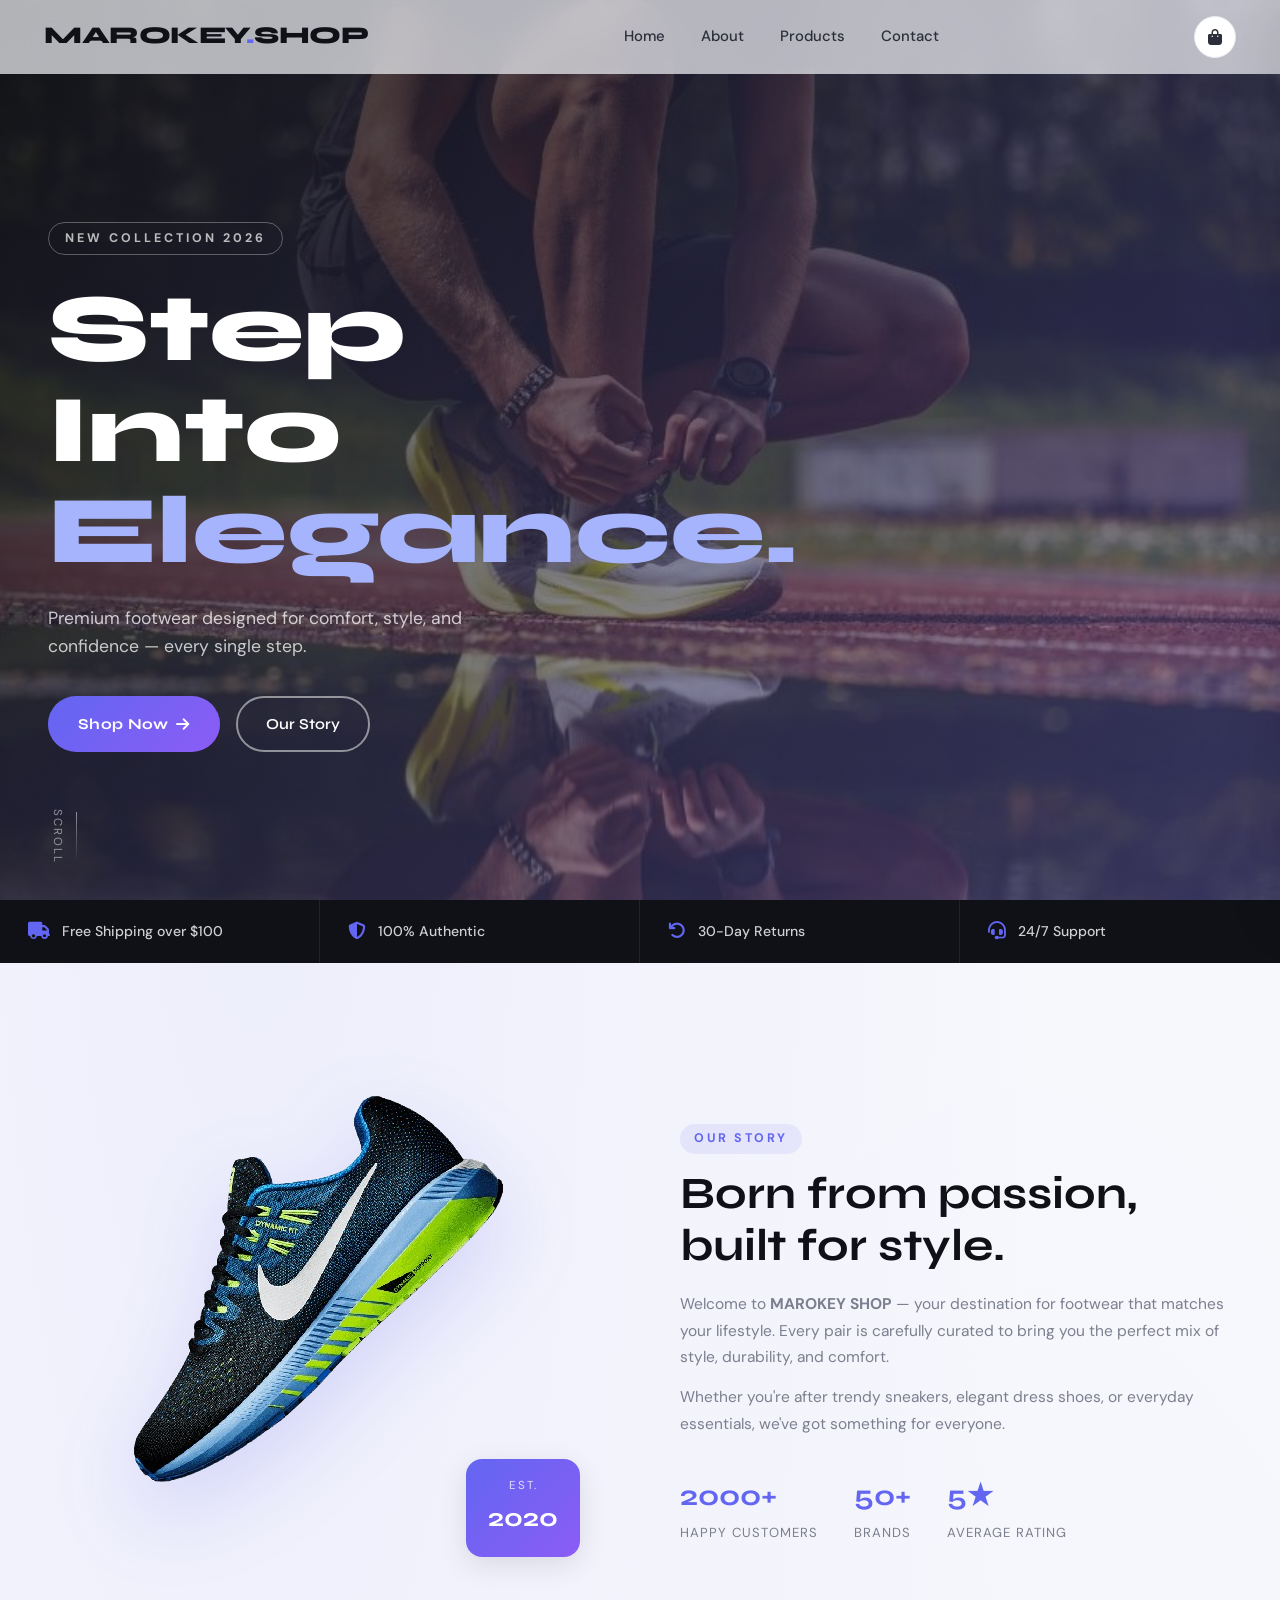
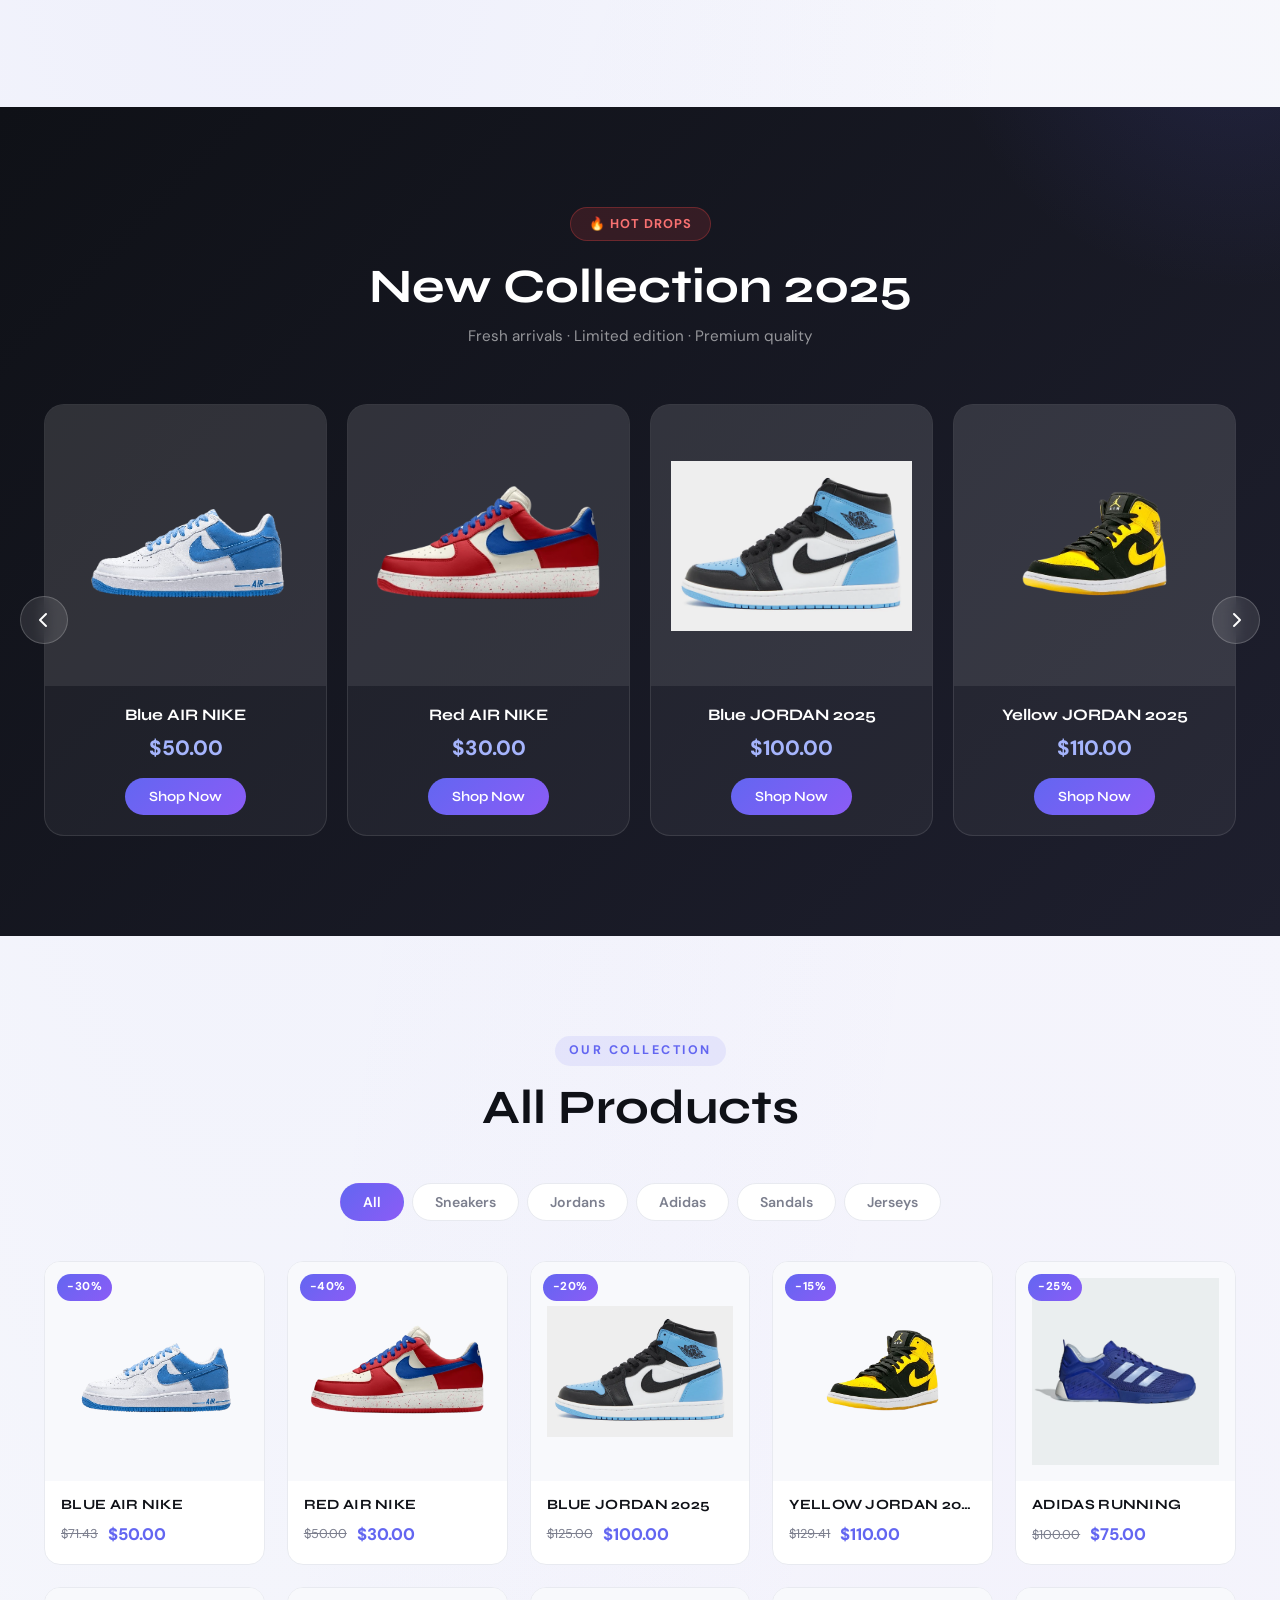
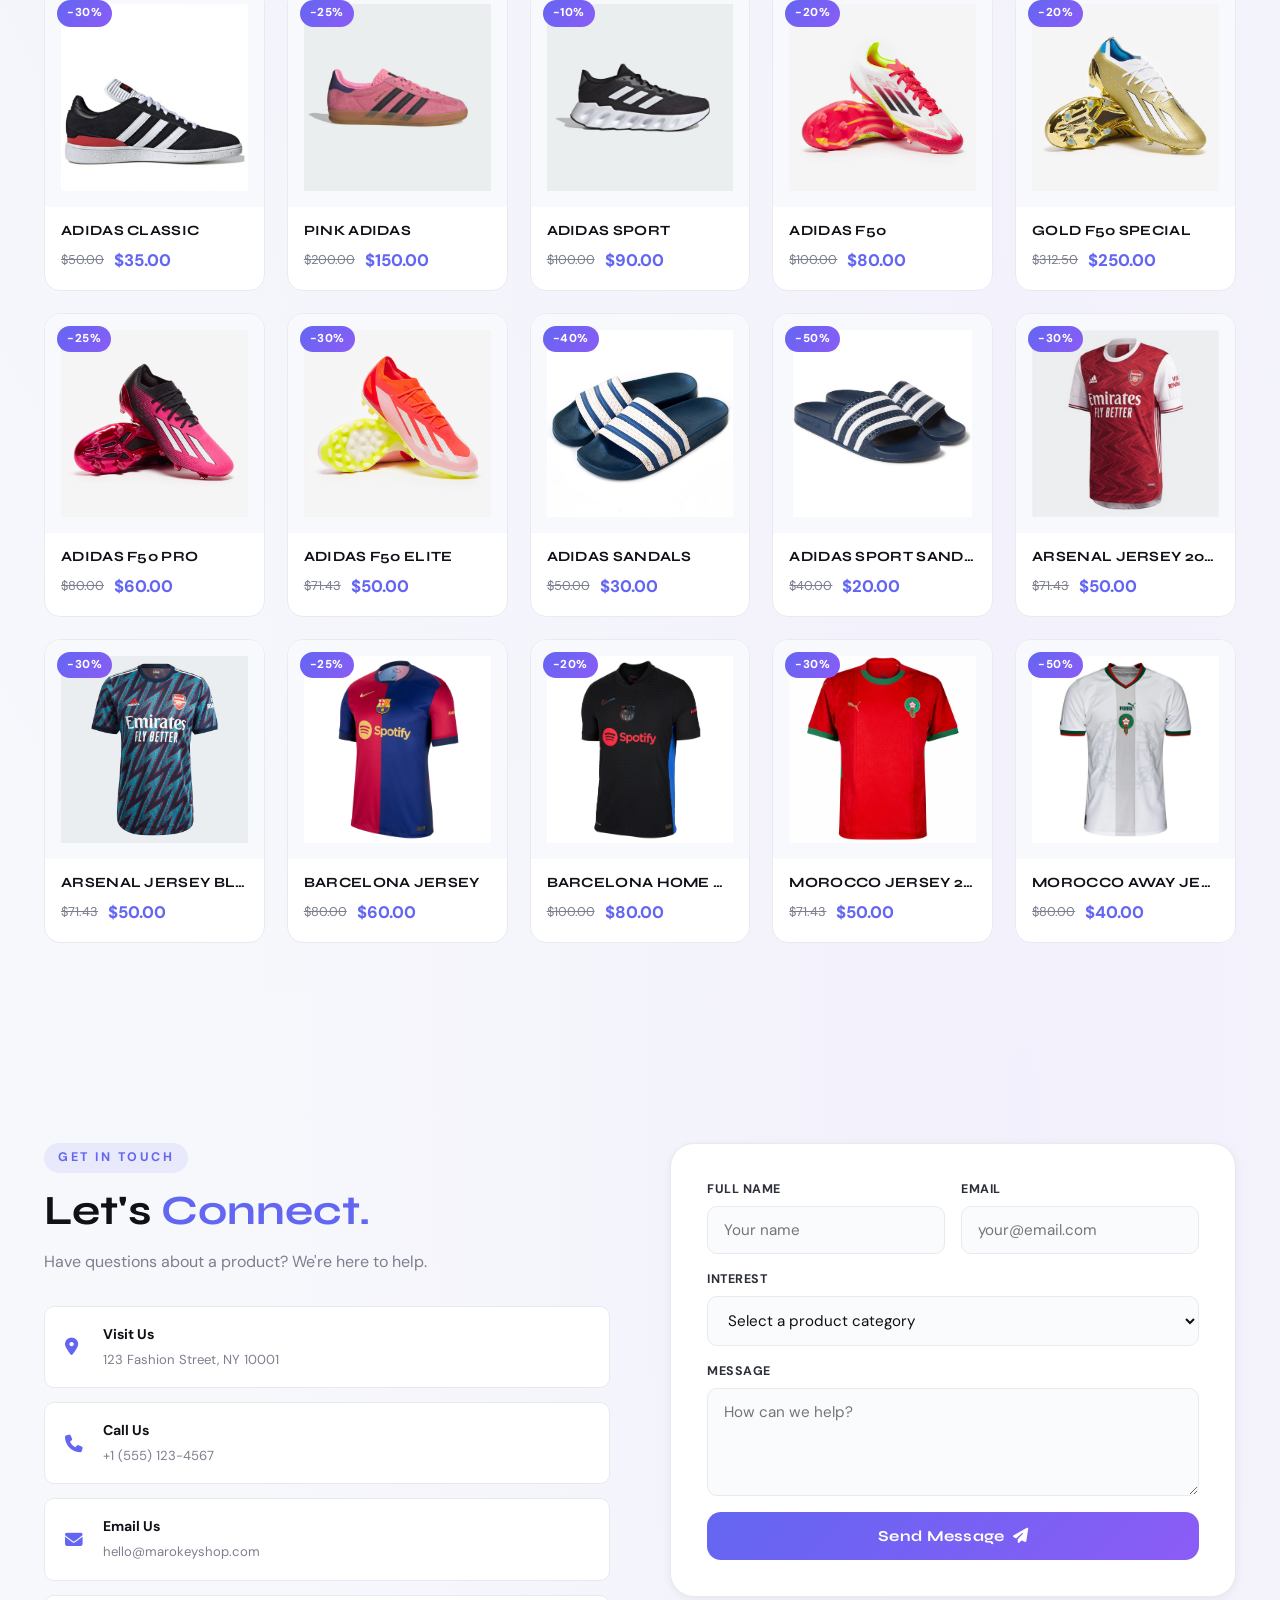
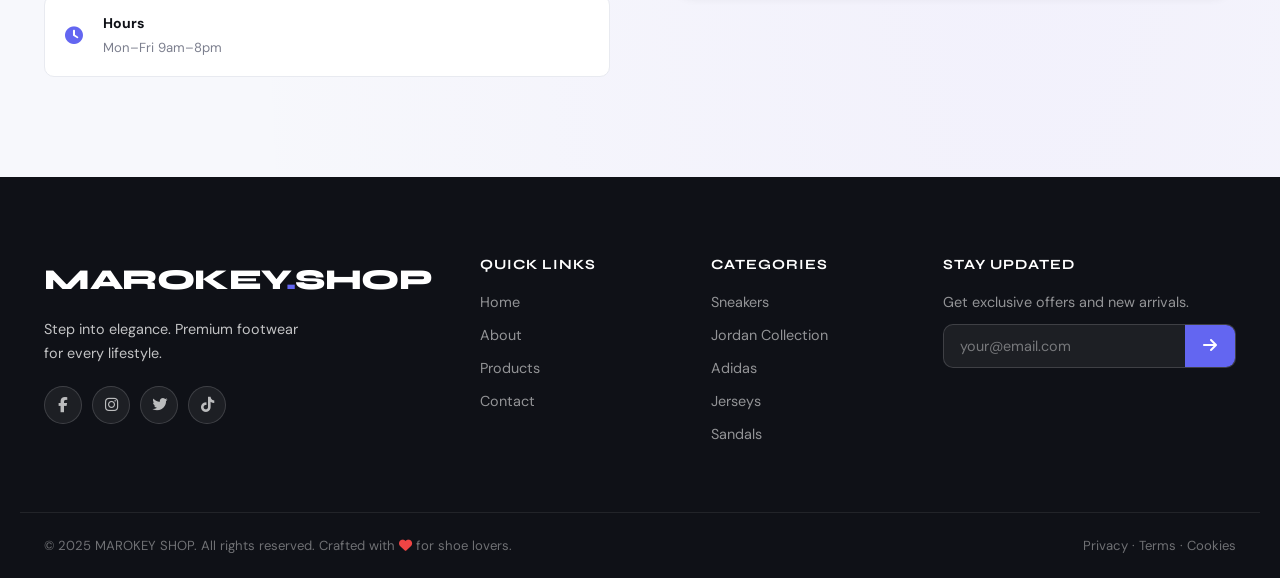
==== commit 68ee7695: "fix some bugs and add many new features such as:checkout (payment) and add items in the card for sho" ====
--- a/index.html
+++ b/index.html
@@ -1,873 +1,320 @@
-
 <!DOCTYPE html>
 <html lang="en">
 <head>
-    <meta charset="UTF-8">
-    <meta name="viewport" content="width=device-width, initial-scale=1.0">
-    <title>MAROKEY SHOP</title>
+  <meta charset="UTF-8">
+  <meta name="viewport" content="width=device-width, initial-scale=1.0">
+  <title>MAROKEY SHOP — Premium Footwear</title>
   <link rel="shortcut icon" href="pictures/logo.png" type="image/x-icon">
-    <link rel="stylesheet" href="style.css">    
-    <link rel="stylesheet" href="https://cdnjs.cloudflare.com/ajax/libs/font-awesome/6.4.0/css/all.min.css">
+  <link rel="stylesheet" href="https://cdnjs.cloudflare.com/ajax/libs/font-awesome/6.4.0/css/all.min.css">
+  <link rel="preconnect" href="https://fonts.googleapis.com">
+  <link href="https://fonts.googleapis.com/css2?family=Syne:wght@400;600;700;800&family=DM+Sans:wght@300;400;500&display=swap" rel="stylesheet">
+  <link rel="stylesheet" href="style.css">
 </head>
 <body>
-        <!--navbar-->
-   <nav class="modern-navbar">
-    <div class="nav-container">
-        <a href="#" class="nav-logo">
-            <span class="logo-text">MAROKEY</span>
-            <span class="logo-dot">.</span>
-            <span class="logo-shop">SHOP</span>
-        </a>
-        
-        <div class="nav-menu" id="navMenu">
-            <ul class="nav-list">
-                <li class="nav-item">
-                    <a href="#home" class="nav-link active">
-                        <span class="link-icon">🏠</span>
-                        <span class="link-text">Home</span>
-                    </a>
-                </li>
-                <li class="nav-item">
-                    <a href="#about" class="nav-link">
-                        <span class="link-icon">📖</span>
-                        <span class="link-text">About</span>
-                    </a>
-                </li>
-                <li class="nav-item">
-                    <a href="#product" class="nav-link">
-                        <span class="link-icon">👟</span>
-                        <span class="link-text">Product</span>
-                    </a>
-                </li>
-                <li class="nav-item">
-                    <a href="#contact" class="nav-link">
-                        <span class="link-icon">📞</span>
-                        <span class="link-text">Contact</span>
-                    </a>
-                </li>
-            </ul>
-            
-            <!-- Search Bar (Optional) -->
-            <div class="nav-search">
-                <input type="text" placeholder="Search products..." class="search-input">
-                <button class="search-btn">
-                    <i class="fas fa-search"></i>
-                </button>
-            </div>
+
+
+<nav class="mk-navbar" id="navbar">
+  <div class="nav-inner">
+    <a href="index.html" class="mk-logo">MAROKEY<span>.</span>SHOP</a>
+
+    <ul class="nav-links" id="navMenu">
+      <li><a href="#home">Home</a></li>
+      <li><a href="#about">About</a></li>
+      <li><a href="#products">Products</a></li>
+      <li><a href="#contact">Contact</a></li>
+    </ul>
+
+    <div class="nav-actions">
+      <button class="icon-btn cart-trigger" onclick="openCart()" aria-label="Cart">
+        <i class="fas fa-shopping-bag"></i>
+        <span class="cart-count" style="display:none">0</span>
+      </button>
+      <button class="icon-btn" id="navToggle" aria-label="Menu" aria-expanded="false">
+        <span class="ham"><span></span><span></span><span></span></span>
+      </button>
+    </div>
+  </div>
+</nav>
+
+<!-- ── Cart Overlay + Sidebar ──────────────────────────────── -->
+<div class="cart-overlay" id="cart-overlay"></div>
+<aside class="cart-sidebar" id="cart-sidebar">
+  <div class="cart-header">
+    <h2>Your Bag <span id="cart-header-count"></span></h2>
+    <button class="close-cart" onclick="closeCart()"><i class="fas fa-times"></i></button>
+  </div>
+  <div class="cart-items"></div>
+  <div class="cart-footer"></div>
+</aside>
+
+<!-- ── Hero ────────────────────────────────────────────────── -->
+<section class="hero" id="home">
+  <div class="hero-bg">
+    <img src="pictures/background img.jpg" alt="Hero" onerror="this.style.display='none'">
+    <div class="hero-overlay"></div>
+  </div>
+  <div class="hero-content">
+    <span class="hero-eyebrow">New Collection 2026</span>
+    <h1 class="hero-title">Step Into<br><em>Elegance.</em></h1>
+    <p class="hero-sub">Premium footwear designed for comfort, style, and confidence — every single step.</p>
+    <div class="hero-cta">
+      <a href="#products" class="btn-primary">Shop Now <i class="fas fa-arrow-right"></i></a>
+      <a href="#about" class="btn-ghost">Our Story</a>
+    </div>
+  </div>
+  <div class="hero-scroll">
+    <span>Scroll</span><div class="scroll-line"></div>
+  </div>
+</section>
+
+<!-- ── Features Bar ─────────────────────────────────────────── -->
+<div class="features-bar">
+  <div class="feat"><i class="fas fa-truck"></i><span>Free Shipping over $100</span></div>
+  <div class="feat"><i class="fas fa-shield-alt"></i><span>100% Authentic</span></div>
+  <div class="feat"><i class="fas fa-undo"></i><span>30-Day Returns</span></div>
+  <div class="feat"><i class="fas fa-headset"></i><span>24/7 Support</span></div>
+</div>
+
+<!-- ── About ────────────────────────────────────────────────── -->
+<section class="about-section" id="about">
+  <div class="container split-layout">
+    <div class="about-img-wrap">
+      <img src="pictures/picture2-removebg-preview.png" alt="Featured Shoe" class="about-shoe" onerror="this.src='https://via.placeholder.com/400x500'">
+      <div class="about-badge"><span>Est.</span><strong>2020</strong></div>
+    </div>
+    <div class="about-text">
+      <span class="section-label">Our Story</span>
+      <h2>Born from passion,<br>built for style.</h2>
+      <p>Welcome to <strong>MAROKEY SHOP</strong> — your destination for footwear that matches your lifestyle. Every pair is carefully curated to bring you the perfect mix of style, durability, and comfort.</p>
+      <p>Whether you're after trendy sneakers, elegant dress shoes, or everyday essentials, we've got something for everyone.</p>
+      <div class="about-stats">
+        <div class="stat"><strong>2000+</strong><span>Happy Customers</span></div>
+        <div class="stat"><strong>50+</strong><span>Brands</span></div>
+        <div class="stat"><strong>5★</strong><span>Average Rating</span></div>
+      </div>
+    </div>
+  </div>
+</section>
+
+<!-- ── New Collection Slider ─────────────────────────────────── -->
+<section class="new-col-section">
+  <div class="container">
+    <div class="new-col-header">
+      <span class="hot-badge">🔥 HOT DROPS</span>
+      <h2>New Collection 2025</h2>
+      <p>Fresh arrivals · Limited edition · Premium quality</p>
+    </div>
+    <div class="slider-wrap">
+      <button class="slider-arrow prev" id="sliderPrev"><i class="fas fa-chevron-left"></i></button>
+      <div class="slider-viewport">
+        <div class="slider-track" id="sliderTrack">
+          <!-- Slides injected by JS -->
         </div>
-        
-        <div class="nav-actions">
-            <!-- Cart Icon -->
-            <button class="action-btn cart-btn-nav">
-                <i class="fas fa-shopping-cart"></i>
-                <span class="cart-badge">3</span>
-            </button>
-            
-            <!-- User Profile / Login -->
-            <button class="action-btn user-btn">
-                <i class="fas fa-user"></i>
-            </button>
-            
-            <!-- Mobile Menu Toggle -->
-            <button class="menu-toggle" id="menuToggle">
-                <span class="bar"></span>
-                <span class="bar"></span>
-                <span class="bar"></span>
-            </button>
+      </div>
+      <button class="slider-arrow next" id="sliderNext"><i class="fas fa-chevron-right"></i></button>
+    </div>
+  </div>
+</section>
+
+<!-- ── Products Grid ─────────────────────────────────────────── -->
+<section class="products-section" id="products">
+  <div class="container">
+    <div class="section-header">
+      <span class="section-label">Our Collection</span>
+      <h2>All Products</h2>
+    </div>
+
+    <!-- Filter Tabs -->
+    <div class="filter-tabs" id="filterTabs">
+      <button class="tab active" data-filter="all">All</button>
+      <button class="tab" data-filter="sneakers">Sneakers</button>
+      <button class="tab" data-filter="jordans">Jordans</button>
+      <button class="tab" data-filter="adidas">Adidas</button>
+      <button class="tab" data-filter="sandals">Sandals</button>
+      <button class="tab" data-filter="jerseys">Jerseys</button>
+    </div>
+
+    <div class="products-grid" id="productsGrid">
+    </div>
+  </div>
+</section>
+
+<!-- ── Contact ──────────────────────────────────────────────── -->
+<section class="contact-section" id="contact">
+  <div class="container split-layout contact-split">
+    <div class="contact-info-panel">
+      <span class="section-label">Get in Touch</span>
+      <h2>Let's <em>Connect.</em></h2>
+      <p>Have questions about a product? We're here to help.</p>
+      <div class="contact-cards">
+        <div class="cc"><i class="fas fa-map-marker-alt"></i><div><strong>Visit Us</strong><span>123 Fashion Street, NY 10001</span></div></div>
+        <div class="cc"><i class="fas fa-phone"></i><div><strong>Call Us</strong><span>+1 (555) 123-4567</span></div></div>
+        <div class="cc"><i class="fas fa-envelope"></i><div><strong>Email Us</strong><span>hello@marokeyshop.com</span></div></div>
+        <div class="cc"><i class="fas fa-clock"></i><div><strong>Hours</strong><span>Mon–Fri 9am–8pm</span></div></div>
+      </div>
+    </div>
+    <form class="contact-form" id="contactForm" novalidate>
+      <div class="form-row">
+        <div class="field">
+          <label for="contact-name">Full Name</label>
+          <input type="text" id="contact-name" name="contact-name" placeholder="Your name" required autocomplete="name">
         </div>
-    </div>
-</nav>
-
-<!-- Add padding-top to body to account for fixed navbar -->
-<div style="height: 80px;"></div>
-    <!--home section-->
-    <div class="undernav">
-   
-
-      <section id="home"></section>
-          <img src="pictures/background img.jpg">nb  /
-        <div class="left">
-        <h1>MAROKEY SHOP.</h1>
-            <p>  'Step into elegance. 
-                Discover our exclusive collection 
-                of shoes designed to bring comfort, style, 
-                and confidence to every step.
-                Our style starts here! Explore the latest sneakers and shoes that keep you moving with confidence and trend'
-            </p>
-</div>
- </div>
-      <!--about section-->
- <section id="about"></section>
- <div class="about">
-
-    <a class="section-title" href="#">ABOUT US</a>
-
-
-    <p >
-        Welcome to MAROKEY-SHOP your destination for shoes that match your lifestyle. Born out of passion for fashion and comfort, we aim to provide high-quality footwear at fair prices. Every pair is carefully selected to bring you the perfect mix of style, durability, and comfort.
-
-Whether you’re looking for trendy sneakers, elegant shoes, or everyday essentials, we’ve got something for everyone. At MAROKEY-SHOP, we believe every step matters – and we’re here to make yours stylish and confident.</p>
-<img class="picture2" src="pictures/picture2-removebg-preview.png">
- </div>
-
-<!--product section-->
- <section id="product"></section>
-<div class="product">
-    <div class="product-header">
-        <a class="section-title" href="#">PRODUCTS</a>
-        <p class="product-description">Explore our exclusive collection of shoes designed to bring comfort, style, and confidence to every step.</p>
-    </div>
-    
-    <!-- SPECIAL NEW COLLECTION SECTION - Premium Style -->
-    <div class="new-collection-section">
-        <div class="new-collection-header">
-            <span class="new-badge">🔥 HOT</span>
-            <h2 class="new-collection-title">NEW COLLECTION 2025</h2>
-            <p class="new-collection-subtitle">Fresh arrivals • Limited edition • Premium quality</p>
+        <div class="field">
+          <label for="contact-email">Email</label>
+          <input type="email" id="contact-email" name="contact-email" placeholder="your@email.com" required autocomplete="email">
         </div>
-        
-        <div class="new-collection-slider">
-            <div class="slider-container">
-                <div class="slider-track">
-                    <div class="collection-slide">
-                        <div class="collection-card">
-                            <div class="collection-image">
-                                <img src="pictures/puma new collection.jpeg" alt="New Collection">
-                                <div class="image-overlay">
-                                    <span class="overlay-text">Just Arrived</span>
-                                </div>
-                            </div>
-                            <div class="collection-info">
-                                <h3>Scorch Puma </h3>
-                                <p>The ultimate comfort for your daily steps</p>
-                                <div class="collection-price">$149.99</div>
-                                <button class="collection-btn">Shop Now</button>
-                            </div>
-                        </div>
-                    </div>
-                    <div class="collection-slide">
-                        <div class="collection-card">
-                            <div class="collection-image">
-                                <img src="pictures/puma new collection2.avif" alt="New Collection">
-                                <div class="image-overlay">
-                                    <span class="overlay-text">Limited</span>
-                                </div>
-                            </div>
-                            <div class="collection-info">
-                                <h3>Scorch Puma</h3>
-                                <p>Scorch Puma Men Running Shoes</p>
-                                <div class="collection-price">$129.99</div>
-                                <button class="collection-btn">Shop Now</button>
-                            </div>
-                        </div>
-                    </div>
-                    <div class="collection-slide">
-                        <div class="collection-card">
-                            <div class="collection-image">
-                                <img src="pictures/airforce new collection.webp" alt="New Collection">
-                                <div class="image-overlay">
-                                    <span class="overlay-text">Exclusive</span>
-                                </div>
-                            </div>
-                            <div class="collection-info">
-                                <h3>Air Force 1</h3>
-                                <p>Street style masterpiece</p>
-                                <div class="collection-price">$199.99</div>
-                                <button class="collection-btn">Shop Now</button>
-                            </div>
-                        </div>
-                    </div>
-                    <div class="collection-slide">
-                        <div class="collection-card">
-                            <div class="collection-image">
-                                <img src="pictures/airforce new collection2.webp" alt="New Collection">
-                                <div class="image-overlay">
-                                    <span class="overlay-text">2025 Edition</span>
-                                </div>
-                            </div>
-                            
-                            <div class="collection-info">
-                                <h3>Adidas Ultraboost</h3>
-                                <p>Maximum energy return</p>
-                                <div class="collection-price">$159.99</div>
-                                <button class="collection-btn">Shop Now</button>
-                            </div>
-                        </div>
-                    </div>
-                </div>
-            </div>
-            <div class="slider-nav">
-                <button class="slider-prev"><i class="fas fa-chevron-left"></i></button>
-                <button class="slider-next"><i class="fas fa-chevron-right"></i></button>
-            </div>
+      </div>
+      <div class="field">
+        <label for="contact-interest">Interest</label>
+        <select id="contact-interest" name="contact-interest" required>
+          <option value="" disabled selected>Select a product category</option>
+          <option value="sneakers">👟 Sneakers</option>
+          <option value="jordans">🔥 Jordans</option>
+          <option value="adidas">🔵 Adidas</option>
+          <option value="jerseys">⚽ Jerseys</option>
+          <option value="sandals">🩴 Sandals</option>
+          <option value="other">✨ Other</option>
+        </select>
+      </div>
+      <div class="field">
+        <label for="contact-message">Message</label>
+        <textarea id="contact-message" name="contact-message" rows="4" placeholder="How can we help?" required></textarea>
+      </div>
+      <button type="submit" class="btn-primary w-full">Send Message <i class="fas fa-paper-plane"></i></button>
+      <div class="form-success" id="formSuccess">✓ Message sent! We'll reply within 24 hours.</div>
+    </form>
+  </div>
+</section>
+
+<!-- ── Footer ───────────────────────────────────────────────── -->
+<footer class="mk-footer">
+  <div class="container footer-grid">
+    <div class="footer-brand">
+      <div class="mk-logo footer-logo">MAROKEY<span>.</span>SHOP</div>
+      <p>Step into elegance. Premium footwear for every lifestyle.</p>
+      <div class="social-row">
+        <a href="https://www.facebook.com/MAROKEY4/" target="_blank"><i class="fab fa-facebook-f"></i></a>
+        <a href="https://www.instagram.com/o_rodi_/" target="_blank"><i class="fab fa-instagram"></i></a>
+        <a href="https://x.com/MAROKEY4" target="_blank"><i class="fab fa-twitter"></i></a>
+        <a href="https://www.tiktok.com/@marokeyo" target="_blank"><i class="fab fa-tiktok"></i></a>
+      </div>
+    </div>
+    <div class="footer-col">
+      <h4>Quick Links</h4>
+      <a href="#home">Home</a><a href="#about">About</a>
+      <a href="#products">Products</a><a href="#contact">Contact</a>
+    </div>
+    <div class="footer-col">
+      <h4>Categories</h4>
+      <a href="#">Sneakers</a><a href="#">Jordan Collection</a>
+      <a href="#">Adidas</a><a href="#">Jerseys</a><a href="#">Sandals</a>
+    </div>
+    <div class="footer-col newsletter-col">
+      <h4>Stay Updated</h4>
+      <p>Get exclusive offers and new arrivals.</p>
+      <form class="nl-form" id="newsletterForm">
+        <input type="email" placeholder="your@email.com" required>
+        <button type="submit"><i class="fas fa-arrow-right"></i></button>
+      </form>
+    </div>
+  </div>
+  <div class="footer-bottom">
+    <p>© 2025 MAROKEY SHOP. All rights reserved. Crafted with <i class="fas fa-heart"></i> for shoe lovers.</p>
+    <div><a href="#">Privacy</a> · <a href="#">Terms</a> · <a href="#">Cookies</a></div>
+  </div>
+</footer>
+
+<script src="main.js"></script>
+<script>
+function renderProducts(filter = 'all') {
+  const grid = document.getElementById('productsGrid');
+  const list = filter === 'all' ? PRODUCTS : PRODUCTS.filter(p => p.category === filter);
+  grid.innerHTML = list.map(p => `
+    <div class="product-card" data-cat="${p.category}">
+      <div class="product-img-wrap">
+        ${p.discount ? `<span class="disc-badge">-${p.discount}%</span>` : ''}
+        <img src="${p.img}" alt="${p.name}" loading="lazy" onerror="this.src='https://via.placeholder.com/200'">
+        <button class="quick-add" onclick="addToCart(${p.id})">
+          <i class="fas fa-shopping-bag"></i> Add to Cart
+        </button>
+      </div>
+      <div class="product-meta">
+        <h3>${p.name}</h3>
+        <div class="price-row">
+          <span class="old">$${p.oldPrice.toFixed(2)}</span>
+          <span class="current">$${p.price.toFixed(2)}</span>
         </div>
-    </div>
-
-    <!-- Regular Products Grid - All 20 Products -->
-    <div class="product-cards">
-        <!-- 1. Blue AIR NIKE -->
-        <div class="product-item">
-            <div class="discount-badge">-30%</div>
-            <img class="product-image" src="pictures/picture3-removebg-preview.png" alt="Blue AIR NIKE" loading="lazy" />
-            <div class="product-details">
-                <h3 class="product-name">Blue AIR NIKE</h3>
-                <div class="price-container">
-                    <span class="old-price">$71.43</span>
-                    <span class="new-price">$50.00</span>
-                </div>
-                <button class="cart-btn">
-                    <img src="pictures/shopping-cart.png" alt="Add to cart" />
-                </button>
-            </div>
-        </div>
-
-        <!-- 2. Red AIR NIKE -->
-        <div class="product-item">
-            <div class="discount-badge">-40%</div>
-            <img class="product-image" src="pictures/picture4-removebg-preview.png" alt="Red AIR NIKE" loading="lazy" />
-            <div class="product-details">
-                <h3 class="product-name">Red AIR NIKE</h3>
-                <div class="price-container">
-                    <span class="old-price">$50.00</span>
-                    <span class="new-price">$30.00</span>
-                </div>
-                <button class="cart-btn">
-                    <img src="pictures/shopping-cart.png" alt="Add to cart" />
-                </button>
-            </div>
-        </div>
-
-        <!-- 3. Blue JORDAN 2025 -->
-        <div class="product-item">
-            <div class="discount-badge">-20%</div>
-            <img class="product-image" src="pictures/jordan-1-unc-dz5485-400-2.webp" alt="Blue JORDAN 2025" loading="lazy" />
-            <div class="product-details">
-                <h3 class="product-name">Blue JORDAN 2025</h3>
-                <div class="price-container">
-                    <span class="old-price">$125.00</span>
-                    <span class="new-price">$100.00</span>
-                </div>
-                <button class="cart-btn">
-                    <img src="pictures/shopping-cart.png" alt="Add to cart" />
-                </button>
-            </div>
-        </div>
-
-        <!-- 4. Yellow JORDAN 2025 -->
-        <div class="product-item">
-            <div class="discount-badge">-15%</div>
-            <img class="product-image" src="pictures/picture6-removebg-preview.png" alt="Yellow JORDAN 2025" loading="lazy" />
-            <div class="product-details">
-                <h3 class="product-name">Yellow JORDAN 2025</h3>
-                <div class="price-container">
-                    <span class="old-price">$129.41</span>
-                    <span class="new-price">$110.00</span>
-                </div>
-                <button class="cart-btn">
-                    <img src="pictures/shopping-cart.png" alt="Add to cart" />
-                </button>
-            </div>
-        </div>
-
-        <!-- 5. Adidas Running -->
-        <div class="product-item">
-            <div class="discount-badge">-25%</div>
-            <img class="product-image" src="pictures/ID8636_01_standard.avif" alt="Adidas Running" loading="lazy" />
-            <div class="product-details">
-                <h3 class="product-name">Adidas Running</h3>
-                <div class="price-container">
-                    <span class="old-price">$100.00</span>
-                    <span class="new-price">$75.00</span>
-                </div>
-                <button class="cart-btn">
-                    <img src="pictures/shopping-cart.png" alt="Add to cart" />
-                </button>
-            </div>
-        </div>
-
-        <!-- 6. Adidas Classic -->
-        <div class="product-item">
-            <div class="discount-badge">-30%</div>
-            <img class="product-image" src="pictures/B22767.png" alt="Adidas Classic" loading="lazy" />
-            <div class="product-details">
-                <h3 class="product-name">Adidas Classic</h3>
-                <div class="price-container">
-                    <span class="old-price">$50.00</span>
-                    <span class="new-price">$35.00</span>
-                </div>
-                <button class="cart-btn">
-                    <img src="pictures/shopping-cart.png" alt="Add to cart" />
-                </button>
-            </div>
-        </div>
-
-        <!-- 7. Pink Adidas -->
-        <div class="product-item">
-            <div class="discount-badge">-25%</div>
-            <img class="product-image" src="pictures/IE7002_01_standard.avif" alt="Pink Adidas" loading="lazy" />
-            <div class="product-details">
-                <h3 class="product-name">Pink Adidas</h3>
-                <div class="price-container">
-                    <span class="old-price">$200.00</span>
-                    <span class="new-price">$150.00</span>
-                </div>
-                <button class="cart-btn">
-                    <img src="pictures/shopping-cart.png" alt="Add to cart" />
-                </button>
-            </div>
-        </div>
-
-        <!-- 8. Adidas Sport -->
-        <div class="product-item">
-            <div class="discount-badge">-10%</div>
-            <img class="product-image" src="pictures/IF5720_01_standard.avif" alt="Adidas Sport" loading="lazy" />
-            <div class="product-details">
-                <h3 class="product-name">Adidas Sport</h3>
-                <div class="price-container">
-                    <span class="old-price">$100.00</span>
-                    <span class="new-price">$90.00</span>
-                </div>
-                <button class="cart-btn">
-                    <img src="pictures/shopping-cart.png" alt="Add to cart" />
-                </button>
-            </div>
-        </div>
-
-        <!-- 9. Adidas F50 -->
-        <div class="product-item">
-            <div class="discount-badge">-20%</div>
-            <img class="product-image" src="pictures/1026161_Main_1913622.jpg" alt="Adidas F50" loading="lazy" />
-            <div class="product-details">
-                <h3 class="product-name">Adidas F50</h3>
-                <div class="price-container">
-                    <span class="old-price">$100.00</span>
-                    <span class="new-price">$80.00</span>
-                </div>
-                <button class="cart-btn">
-                    <img src="pictures/shopping-cart.png" alt="Add to cart" />
-                </button>
-            </div>
-        </div>
-
-        <!-- 10. Gold F50 Special -->
-        <div class="product-item">
-            <div class="discount-badge">-20%</div>
-            <img class="product-image" src="pictures/270789_Main_Thumb_1287083.avif" alt="Gold F50 Special" loading="lazy" />
-            <div class="product-details">
-                <h3 class="product-name">Gold F50 Special</h3>
-                <div class="price-container">
-                    <span class="old-price">$312.50</span>
-                    <span class="new-price">$250.00</span>
-                </div>
-                <button class="cart-btn">
-                    <img src="pictures/shopping-cart.png" alt="Add to cart" />
-                </button>
-            </div>
-        </div>
-
-        <!-- 11. Adidas F50 Pro -->
-        <div class="product-item">
-            <div class="discount-badge">-25%</div>
-            <img class="product-image" src="pictures/281010_Main_Thumb_1310748.avif" alt="Adidas F50 Pro" loading="lazy" />
-            <div class="product-details">
-                <h3 class="product-name">Adidas F50 Pro</h3>
-                <div class="price-container">
-                    <span class="old-price">$80.00</span>
-                    <span class="new-price">$60.00</span>
-                </div>
-                <button class="cart-btn">
-                    <img src="pictures/shopping-cart.png" alt="Add to cart" />
-                </button>
-            </div>
-        </div>
-
-        <!-- 12. Adidas F50 Elite -->
-        <div class="product-item">
-            <div class="discount-badge">-30%</div>
-            <img class="product-image" src="pictures/1011511_Main_1764337.avif" alt="Adidas F50 Elite" loading="lazy" />
-            <div class="product-details">
-                <h3 class="product-name">Adidas F50 Elite</h3>
-                <div class="price-container">
-                    <span class="old-price">$71.43</span>
-                    <span class="new-price">$50.00</span>
-                </div>
-                <button class="cart-btn">
-                    <img src="pictures/shopping-cart.png" alt="Add to cart" />
-                </button>
-            </div>
-        </div>
-
-        <!-- 13. Adidas Sandals -->
-        <div class="product-item">
-            <div class="discount-badge">-40%</div>
-            <img class="product-image" src="pictures/il_fullxfull.4566453805_ll0y.avif" alt="Adidas Sandals" loading="lazy" />
-            <div class="product-details">
-                <h3 class="product-name">Adidas Sandals</h3>
-                <div class="price-container">
-                    <span class="old-price">$50.00</span>
-                    <span class="new-price">$30.00</span>
-                </div>
-                <button class="cart-btn">
-                    <img src="pictures/shopping-cart.png" alt="Add to cart" />
-                </button>
-            </div>
-        </div>
-
-        <!-- 14. Adidas Sport Sandals -->
-        <div class="product-item">
-            <div class="discount-badge">-50%</div>
-            <img class="product-image" src="pictures/sandals.webp" alt="Adidas Sport Sandals" loading="lazy" />
-            <div class="product-details">
-                <h3 class="product-name">Adidas Sport Sandals</h3>
-                <div class="price-container">
-                    <span class="old-price">$40.00</span>
-                    <span class="new-price">$20.00</span>
-                </div>
-                <button class="cart-btn">
-                    <img src="pictures/shopping-cart.png" alt="Add to cart" />
-                </button>
-            </div>
-        </div>
-
-        <!-- 15. Arsenal Jersey 2025 -->
-        <div class="product-item">
-            <div class="discount-badge">-30%</div>
-            <img class="product-image" src="pictures/arsenal.webp" alt="Arsenal Jersey 2025" loading="lazy" />
-            <div class="product-details">
-                <h3 class="product-name">Arsenal Jersey 2025</h3>
-                <div class="price-container">
-                    <span class="old-price">$71.43</span>
-                    <span class="new-price">$50.00</span>
-                </div>
-                <button class="cart-btn">
-                    <img src="pictures/shopping-cart.png" alt="Add to cart" />
-                </button>
-            </div>
-        </div>
-
-        <!-- 16. Arsenal Jersey Blue -->
-        <div class="product-item">
-            <div class="discount-badge">-30%</div>
-            <img class="product-image" src="pictures/Arsenal_21-22_Tsey_Blue_GM0212_01_laydown.avif" alt="Arsenal Jersey Blue" loading="lazy" />
-            <div class="product-details">
-                <h3 class="product-name">Arsenal Jersey Blue</h3>
-                <div class="price-container">
-                    <span class="old-price">$71.43</span>
-                    <span class="new-price">$50.00</span>
-                </div>
-                <button class="cart-btn">
-                    <img src="pictures/shopping-cart.png" alt="Add to cart" />
-                </button>
-            </div>
-        </div>
-
-        <!-- 17. Barcelona Jersey -->
-        <div class="product-item">
-            <div class="discount-badge">-25%</div>
-            <img class="product-image" src="pictures/barcelone.jpeg" alt="Barcelona Jersey" loading="lazy" />
-            <div class="product-details">
-                <h3 class="product-name">Barcelona Jersey</h3>
-                <div class="price-container">
-                    <span class="old-price">$80.00</span>
-                    <span class="new-price">$60.00</span>
-                </div>
-                <button class="cart-btn">
-                    <img src="pictures/shopping-cart.png" alt="Add to cart" />
-                </button>
-            </div>
-        </div>
-
-        <!-- 18. Barcelona Home Jersey -->
-        <div class="product-item">
-            <div class="discount-badge">-20%</div>
-            <img class="product-image" src="pictures/barcelone 2.webp" alt="Barcelona Home Jersey" loading="lazy" />
-            <div class="product-details">
-                <h3 class="product-name">Barcelona Home Jersey</h3>
-                <div class="price-container">
-                    <span class="old-price">$100.00</span>
-                    <span class="new-price">$80.00</span>
-                </div>
-                <button class="cart-btn">
-                    <img src="pictures/shopping-cart.png" alt="Add to cart" />
-                </button>
-            </div>
-        </div>
-
-        <!-- 19. Morocco Jersey 2026 -->
-        <div class="product-item">
-            <div class="discount-badge">-30%</div>
-            <img class="product-image" src="pictures/Maillot-Maroc-Domicile-2025-2026.jpg" alt="Morocco Jersey 2026" loading="lazy" />
-            <div class="product-details">
-                <h3 class="product-name">Morocco Jersey 2026</h3>
-                <div class="price-container">
-                    <span class="old-price">$71.43</span>
-                    <span class="new-price">$50.00</span>
-                </div>
-                <button class="cart-btn">
-                    <img src="pictures/shopping-cart.png" alt="Add to cart" />
-                </button>
-            </div>
-        </div>
-
-        <!-- 20. Morocco Away Jersey -->
-        <div class="product-item">
-            <div class="discount-badge">-50%</div>
-            <img class="product-image" src="pictures/morocco2.webp" alt="Morocco Away Jersey" loading="lazy" />
-            <div class="product-details">
-                <h3 class="product-name">Morocco Away Jersey</h3>
-                <div class="price-container">
-                    <span class="old-price">$80.00</span>
-                    <span class="new-price">$40.00</span>
-                </div>
-                <button class="cart-btn">
-                    <img src="pictures/shopping-cart.png" alt="Add to cart" />
-                </button>
-            </div>
-        </div>
-    </div>
-</div>
-
-      <!--shooping button-->
-    <button class="reward-btn" onclick="window.location.href='shopping.html'">
-  <span class="IconContainer">
-    <svg
-      xmlns="http://www.w3.org/2000/svg"
-      fill="none"
-      viewBox="0 0 60 20"
-      class="box-top box"
-    >
-      <path
-        stroke-linecap="round"
-        stroke-width="4"
-        stroke="#6A8EF6"
-        d="M2 18L58 18"
-      ></path>
-      <circle
-        stroke-width="5"
-        stroke="#6A8EF6"
-        fill="#101218"
-        r="7"
-        cy="9.5"
-        cx="20.5"
-      ></circle>
-      <circle
-        stroke-width="5"
-        stroke="#6A8EF6"
-        fill="#101218"
-        r="7"
-        cy="9.5"
-        cx="38.5"
-      ></circle>
-    </svg>
-
-    <svg
-      xmlns="http://www.w3.org/2000/svg"
-      fill="none"
-      viewBox="0 0 58 44"
-      class="box-body box"
-    >
-      <mask fill="white" id="path-1-inside-1_81_19">
-        <rect rx="3" height="44" width="58"></rect>
-      </mask>
-      <rect
-        mask="url(#path-1-inside-1_81_19)"
-        stroke-width="8"
-        stroke="#6A8EF6"
-        fill="#101218"
-        rx="3"
-        height="44"
-        width="58"
-      ></rect>
-      <line
-        stroke-width="6"
-        stroke="#6A8EF6"
-        y2="29"
-        x2="58"
-        y1="29"
-        x1="-3.61529e-09"
-      ></line>
-      <path
-        stroke-linecap="round"
-        stroke-width="5"
-        stroke="#6A8EF6"
-        d="M45.0005 20L36 3"
-      ></path>
-      <path
-        stroke-linecap="round"
-        stroke-width="5"
-        stroke="#6A8EF6"
-        d="M21 3L13.0002 19.9992"
-      ></path>
-    </svg>
-
-    <span class="coin"></span>
-  </span>
-  <span class="text">shopping</span>
-</button>
-
-    <!--contact us section-->
-<div class="contact-section" id="contact">
-    <div class="contact-header">
-        <span class="contact-badge">📬 Get in Touch</span>
-        <h2 class="contact-title">Let's <span class="gradient-text">Connect</span></h2>
-        <p class="contact-subtitle">Have questions? We'd love to hear from you. Send us a message and we'll respond as soon as possible.</p>
-    </div>
-
-    <div class="contact-container">
-        <!-- Contact Form Card -->
-        <div class="contact-form-card">
-            <div class="form-decoration">
-                <div class="decoration-circle"></div>
-                <div class="decoration-circle"></div>
-                <div class="decoration-circle"></div>
-            </div>
-            
-            <form class="modern-form" id="contactForm">
-                <div class="form-group">
-                    <div class="input-group">
-                        <input type="text" id="name" required>
-                        <label for="name" class="input-label">Your Full Name</label>
-                        <span class="input-icon">👤</span>
-                    </div>
-                </div>
-
-                <div class="form-group">
-                    <div class="input-group">
-                        <input type="email" id="email" required>
-                        <label for="email" class="input-label">Email Address</label>
-                        <span class="input-icon">📧</span>
-                    </div>
-                </div>
-
-                <div class="form-group">
-                    <div class="input-group">
-                        <select id="product-interest" required>
-                            <option value="" disabled selected></option>
-                            <option value="sneakers">👟 Sneakers Collection</option>
-                            <option value="jordans">🔥 Jordan Series</option>
-                            <option value="adidas">🔵 Adidas Collection</option>
-                            <option value="jerseys">⚽ Football Jerseys</option>
-                            <option value="sandals">🩴 Sandals & Slides</option>
-                            <option value="other">✨ Other Products</option>
-                        </select>
-                        <label for="product-interest" class="input-label">Interested Product</label>
-                        <span class="input-icon">🛍️</span>
-                    </div>
-                </div>
-
-                <div class="form-group">
-                    <div class="input-group">
-                        <textarea id="message" rows="4" required></textarea>
-                        <label for="message" class="input-label">Your Message</label>
-                        <span class="input-icon">💬</span>
-                    </div>
-                </div>
-
-                <div class="form-group checkbox-group">
-                    <label class="checkbox-container">
-                        <input type="checkbox" id="newsletter">
-                        <span class="checkmark"></span>
-                        <span class="checkbox-text">Subscribe to our newsletter for exclusive offers</span>
-                    </label>
-                </div>
-
-                <button type="submit" class="modern-submit-btn">
-                    <span>Send Message</span>
-                    <span class="btn-icon">→</span>
-                    <div class="btn-particles"></div>
-                </button>
-            </form>
-
-            <div class="form-success" id="formSuccess">
-                <div class="success-icon">✓</div>
-                <h3>Message Sent!</h3>
-                <p>Thank you for reaching out. We'll get back to you within 24 hours.</p>
-            </div>
-        </div>
-
-        <!-- Contact Info Cards -->
-        <div class="contact-info">
-            <div class="info-card">
-                <div class="info-icon">📍</div>
-                <h3>Visit Us</h3>
-                <p>123 Fashion Street<br>New York, NY 10001</p>
-                <a href="#" class="info-link">Get Directions →</a>
-            </div>
-
-            <div class="info-card">
-                <div class="info-icon">📞</div>
-                <h3>Call Us</h3>
-                <p>+1 (555) 123-4567<br>Mon-Fri, 9am-6pm</p>
-                <a href="tel:+15551234567" class="info-link">Call Now →</a>
-            </div>
-
-            <div class="info-card">
-                <div class="info-icon">💬</div>
-                <h3>Live Chat</h3>
-                <p>Instant support<br>24/7 Available</p>
-                <a href="#" class="info-link">Start Chat →</a>
-            </div>
-
-            <div class="info-card">
-                <div class="info-icon">⏰</div>
-                <h3>Business Hours</h3>
-                <p>Mon-Fri: 9am - 8pm<br>Sat-Sun: 10am - 6pm</p>
-                <a href="#" class="info-link">View Calendar →</a>
-            </div>
-        </div>
-    </div>
-</div>
-<!-- Ultra Modern Footer -->
-<!-- Ultra Modern Footer -->
-<footer class="modern-footer">
-    <div class="footer-wave">
-        <svg data-name="Layer 1" xmlns="http://www.w3.org/2000/svg" viewBox="0 0 1200 120" preserveAspectRatio="none">
-            <path d="M321.39,56.44c58-10.79,114.16-30.13,172-41.86,82.39-16.72,168.19-17.73,250.45-.39C823.78,31,906.67,72,985.66,92.83c70.05,18.48,146.53,26.09,214.34,3V0H0V27.35A600.21,600.21,0,0,0,321.39,56.44Z" class="shape-fill"></path>
-        </svg>
-    </div>
-
-    <div class="footer-content">
-        <!-- Main Footer Grid -->
-        <div class="footer-grid">
-            <!-- Brand Column -->
-            <div class="footer-col brand-col">
-                <div class="footer-logo">
-                    <span class="logo-main">MAROKEY</span>
-                    <span class="logo-dot-footer">.</span>
-                    <span class="logo-shop-footer">SHOP</span>
-                </div>
-                <p class="footer-description">Step into elegance with our exclusive collection of premium footwear. Quality, comfort, and style for every step you take.</p>
-                
-                <div class="trust-badges">
-                    <div class="trust-badge">
-                        <span class="badge-icon">✓</span>
-                        <span>100% Authentic</span>
-                    </div>
-                    <div class="trust-badge">
-                        <span class="badge-icon">✓</span>
-                        <span>Free Shipping</span>
-                    </div>
-                    <div class="trust-badge">
-                        <span class="badge-icon">✓</span>
-                        <span>30-Day Returns</span>
-                    </div>
-                </div>
-
-                <div class="payment-methods">
-                    <i class="fab fa-cc-visa payment-icon"></i>
-                    <i class="fab fa-cc-mastercard payment-icon"></i>
-                    <i class="fab fa-cc-amex payment-icon"></i>
-                    <i class="fab fa-cc-paypal payment-icon"></i>
-                    <i class="fab fa-cc-apple-pay payment-icon"></i>
-                </div>
-            </div>
-
-            <!-- Quick Links Column -->
-            <div class="footer-col">
-                <h3 class="footer-title">Quick Links</h3>
-                <ul class="footer-links">
-                    <li><a href="#home"><span class="link-arrow">→</span> Home</a></li>
-                    <li><a href="#about"><span class="link-arrow">→</span> About Us</a></li>
-                    <li><a href="#product"><span class="link-arrow">→</span> Products</a></li>
-                    <li><a href="#contact"><span class="link-arrow">→</span> Contact</a></li>
-                    <li><a href="#"><span class="link-arrow">→</span> FAQ</a></li>
-                </ul>
-            </div>
-
-            <!-- Categories Column -->
-            <div class="footer-col">
-                <h3 class="footer-title">Categories</h3>
-                <ul class="footer-links">
-                    <li><a href="#"><span class="link-arrow">→</span> Sneakers</a></li>
-                    <li><a href="#"><span class="link-arrow">→</span> Jordan Collection</a></li>
-                    <li><a href="#"><span class="link-arrow">→</span> Adidas Originals</a></li>
-                    <li><a href="#"><span class="link-arrow">→</span> Football Jerseys</a></li>
-                    <li><a href="#"><span class="link-arrow">→</span> Sandals & Slides</a></li>
-                    <li><a href="#"><span class="link-arrow">→</span> Limited Edition</a></li>
-                </ul>
-            </div>
-
-            <!-- Support Column -->
-            <div class="footer-col">
-                <h3 class="footer-title">Support</h3>
-                <ul class="footer-links">
-                    <li><a href="#"><span class="link-arrow">→</span> Track Order</a></li>
-                    <li><a href="#"><span class="link-arrow">→</span> Returns Policy</a></li>
-                    <li><a href="#"><span class="link-arrow">→</span> Size Guide</a></li>
-                    <li><a href="#"><span class="link-arrow">→</span> Shipping Info</a></li>
-                    <li><a href="#"><span class="link-arrow">→</span> Privacy Policy</a></li>
-                    <li><a href="#"><span class="link-arrow">→</span> Terms of Service</a></li>
-                </ul>
-            </div>
-
-            <!-- Newsletter Column -->
-            <div class="footer-col newsletter-col">
-                <h3 class="footer-title">Stay Updated</h3>
-                <p class="newsletter-text">Subscribe for exclusive offers, new arrivals, and 10% off your first order!</p>
-                
-                <form class="newsletter-form" id="newsletterForm">
-                    <div class="newsletter-input-group">
-                        <input type="email" placeholder="Your email address" required>
-                        <button type="submit" class="newsletter-btn">
-                            <i class="fas fa-paper-plane"></i>
-                        </button>
-                    </div>
-                </form>
-
-                <div class="social-links">
-                    <a href="https://www.facebook.com/MAROKEY4/?locale=fr_FR" class="social-link" target="_blank">
-                        <i class="fab fa-facebook-f social-icon"></i>
-                        <span class="social-tooltip">Facebook</span>
-                    </a>
-                    <a href="https://www.instagram.com/o_rodi_/" class="social-link" target="_blank">
-                        <i class="fab fa-instagram social-icon"></i>
-                        <span class="social-tooltip">Instagram</span>
-                    </a>
-                    <a href="https://x.com/MAROKEY4" class="social-link" target="_blank">
-                        <i class="fab fa-twitter social-icon"></i>
-                        <span class="social-tooltip">Twitter</span>
-                    </a>
-                    <a href="https://www.linkedin.com/in/omar-rodi-631632343/" class="social-link" target="_blank">
-                        <i class="fab fa-linkedin-in social-icon"></i>
-                        <span class="social-tooltip">LinkedIn</span>
-                    </a>
-                    <a href="https://www.tiktok.com/@marokeyo" class="social-link" target="_blank">
-                        <i class="fab fa-tiktok social-icon"></i>
-                        <span class="social-tooltip">TikTok</span>
-                    </a>
-                </div>
-            </div>
-        </div>
-
-        <!-- Footer Bottom Bar -->
-        <div class="footer-bottom">
-            <div class="bottom-content">
-                <p class="copyright">© 2025 MAROKEY SHOP. All rights reserved. Crafted with <i class="fas fa-heart" style="color: #ff6b6b;"></i> for shoe lovers</p>
-                
-                <div class="legal-links">
-                    <a href="#">Privacy</a>
-                    <span class="separator">•</span>
-                    <a href="#">Terms</a>
-                    <span class="separator">•</span>
-                    <a href="#">Cookies</a>
-                    <span class="separator">•</span>
-                    <a href="#">Accessibility</a>
-                </div>
-
-                <div class="language-selector">
-                    <select>
-                        <option value="en"><i class="fas fa-flag-usa"></i> English</option>
-                        <option value="es"><i class="fas fa-flag-spain"></i> Español</option>
-                        <option value="fr"><i class="fas fa-flag-france"></i> Français</option>
-                        <option value="ar"><i class="fas fa-flag-morocco"></i> العربية</option>
-                    </select>
-                </div>
-            </div>
-        </div>
-    </div>
-</footer>
-
-    <script src="main.js"> </script>
-
+      </div>
+    </div>
+  `).join('');
+}
+
+document.getElementById('filterTabs').addEventListener('click', e => {
+  const tab = e.target.closest('.tab');
+  if (!tab) return;
+  document.querySelectorAll('.tab').forEach(t => t.classList.remove('active'));
+  tab.classList.add('active');
+  renderProducts(tab.dataset.filter);
+});
+
+const newProducts = PRODUCTS.slice(0, 6);
+const track = document.getElementById('sliderTrack');
+track.innerHTML = newProducts.map(p => `
+  <div class="nc-slide">
+    <div class="nc-card">
+      <div class="nc-img"><img src="${p.img}" alt="${p.name}" onerror="this.src='https://via.placeholder.com/220'"></div>
+      <div class="nc-info">
+        <h3>${p.name}</h3>
+        <div class="nc-price">$${p.price.toFixed(2)}</div>
+        <button onclick="addToCart(${p.id}); openCart()">Shop Now</button>
+      </div>
+    </div>
+  </div>
+`).join('');
+
+let sliderIdx = 0;
+function getSPV() {
+  if (window.innerWidth < 600) return 1;
+  if (window.innerWidth < 900) return 2;
+  if (window.innerWidth < 1200) return 3;
+  return 4;
+}
+function moveSlider() {
+  const spv = getSPV();
+  const max = Math.max(0, newProducts.length - spv);
+  sliderIdx = Math.min(sliderIdx, max);
+  track.style.transform = `translateX(-${sliderIdx * (100 / spv)}%)`;
+}
+document.getElementById('sliderPrev').addEventListener('click', () => { sliderIdx = Math.max(0, sliderIdx - 1); moveSlider(); });
+document.getElementById('sliderNext').addEventListener('click', () => { const spv = getSPV(); sliderIdx = sliderIdx < newProducts.length - spv ? sliderIdx + 1 : 0; moveSlider(); });
+window.addEventListener('resize', moveSlider);
+moveSlider();
+
+// ── Contact Form ─────────────────────────────────────────────
+document.getElementById('contactForm').addEventListener('submit', e => {
+  e.preventDefault();
+  const s = document.getElementById('formSuccess');
+  s.classList.add('show');
+  e.target.reset();
+  setTimeout(() => s.classList.remove('show'), 4000);
+});
+
+// ── Newsletter ───────────────────────────────────────────────
+document.getElementById('newsletterForm').addEventListener('submit', e => {
+  e.preventDefault();
+  showToast('Subscribed! Welcome to the family 🎉');
+  e.target.reset();
+});
+
+// ── Smooth scroll nav links ──────────────────────────────────
+document.querySelectorAll('a[href^="#"]').forEach(a => {
+  a.addEventListener('click', e => {
+    const t = document.querySelector(a.getAttribute('href'));
+    if (t) { e.preventDefault(); t.scrollIntoView({ behavior: 'smooth' }); }
+  });
+});
+
+renderProducts();
+</script>
 </body>
 </html>
--- a/style.css
+++ b/style.css
@@ -1,2961 +1,698 @@
-*{
-    margin: 0;
-    padding: 0;
-    box-sizing: border-box;
-    font-family: sans-serif;
-}
-
-html, body {
-    background: radial-gradient(
-        circle at 30% 50%,
-        #e6f0f5 0%,
-        #d0e2ed 50%,
-        #e6f0f5 100%
-    );
-    background-size: 300% 300%;
-    animation: softPulse 15s ease infinite;
-}
-
-@keyframes softPulse {
-    0% { background-position: 0% 0%; }
-    50% { background-position: 100% 100%; }
-    100% { background-position: 0% 0%; }
-}
-
-
-/* Very subtle floating particles - barely visible */
-body::before {
-    content: '';
-    position: fixed;
-    top: 0;
-    left: 0;
-    width: 100%;
-    height: 100%;
-    background: 
-        radial-gradient(circle at 20% 30%, rgba(255, 255, 255, 0.03) 0%, transparent 30%),
-        radial-gradient(circle at 80% 60%, rgba(255, 255, 255, 0.03) 0%, transparent 30%),
-        radial-gradient(circle at 40% 80%, rgba(255, 255, 240, 0.02) 0%, transparent 40%);
-    pointer-events: none;
-    z-index: 0;
-    animation: gentleDrift 30s ease-in-out infinite;
-}
-
-@keyframes gentleDrift {
-    0% { transform: scale(1); opacity: 0.3; }
-    50% { transform: scale(1.1); opacity: 0.5; }
-    100% { transform: scale(1); opacity: 0.3; }
-}
-
-/*navbar*/
-
-/* Modern Navbar Styles - FIXED */
-.modern-navbar {
-    position: fixed;
-    top: 0;
-    left: 0;
-    width: 100%;
-    background: linear-gradient(135deg, rgba(102, 126, 234, 0.9), rgba(118, 75, 162, 0.9));
-    backdrop-filter: blur(10px);
-    -webkit-backdrop-filter: blur(10px);
-    box-shadow: 0 4px 20px rgba(0, 0, 0, 0.05);
-    border-bottom: 1px solid rgba(85, 12, 149, 0.2);
-    z-index: 1000;
-    transition: all 0.3s ease;
-}
-
-/* When scrolled - MORE TRANSPARENT */
-.modern-navbar.scrolled {
-    background: rgba(255, 255, 255, 0.7);
-    backdrop-filter: blur(15px);
-    -webkit-backdrop-filter: blur(15px);
-    box-shadow: 0 4px 20px rgba(0, 0, 0, 0.1);
-    border-bottom: 1px solid rgba(255, 255, 255, 0.1);
-}
-
-/* Even more transparent when scrolling far */
-.modern-navbar.scrolled-more {
-    background: rgba(255, 255, 255, 0.6);
-    backdrop-filter: blur(20px);
-    -webkit-backdrop-filter: blur(20px);
-}
-
-.nav-container {
-    max-width: 1400px;
-    margin: 0 auto;
-    padding: 0 30px;
-    height: 80px;
-    display: flex;
-    align-items: center;
-    justify-content: space-between;
-    transition: height 0.3s ease;
-}
-
-/* Logo - always visible */
-.nav-logo {
-    display: flex;
-    align-items: baseline;
-    text-decoration: none;
-    font-size: 1.8rem;
-    font-weight: 800;
-    letter-spacing: -0.5px;
-    z-index: 1001;
-}
-
-.logo-text {
-    background: linear-gradient(135deg, rgba(23, 46, 147, 0.9), rgba(118, 75, 162, 0.9));
-    -webkit-background-clip: text;
-    -webkit-text-fill-color: transparent;
-    background-clip: text;
-}
-
-.logo-dot {
-    color: #ff6b6b;
-    font-size: 2.2rem;
-    line-height: 1;
-    animation: pulse 2s infinite;
-}
-
-.logo-shop {
-    background: linear-gradient(135deg, #ff6b6b 0%, #feca57 100%);
-    -webkit-background-clip: text;
-    -webkit-text-fill-color: transparent;
-    background-clip: text;
-    font-size: 1.2rem;
-    margin-left: 5px;
-}
-
-/* Navigation Menu */
-.nav-menu {
-    display: flex;
-    align-items: center;
-    gap: 40px;
-    flex: 1;
-    justify-content: flex-end;
-}
-
-.nav-list {
-    display: flex;
-    list-style: none;
-    gap: 10px;
-    margin: 0;
-    padding: 0;
-}
-
-.nav-item {
-    position: relative;
-}
-
-.nav-link {
-    display: flex;
-    align-items: center;
-    gap: 8px;
-    padding: 10px 20px;
-    text-decoration: none;
-    color: #a6cbf1 !important;  /* Force dark color */
-    font-weight: 600;
-    font-size: 1rem;
-    border-radius: 50px;
-    transition: all 0.3s ease;
-    position: relative;
-    overflow: hidden;
-    background: rgba(185, 181, 181, 0.2);
-}
-
-/* When scrolled - maintain dark text */
-.modern-navbar.scrolled .nav-link {
-    color: #2c3e50 !important;
-    background: linear-gradient(135deg, rgba(102, 126, 234, 0.9), rgba(118, 75, 162, 0.9));
-}
-
-.modern-navbar.scrolled-more .nav-link {
-    color: #2c3e50 !important;
-    background: linear-gradient(135deg, rgba(102, 126, 234, 0.9), rgba(118, 75, 162, 0.9));
-}
-
-.link-icon {
-    font-size: 1.1rem;
-    transition: transform 0.3s ease;
-    color: #2c3e50 !important;
-}
-
-.link-text {
-    position: relative;
-    color: #2c3e50 !important;
-}
-
-/* Active Link */
-.nav-link.active {
-    background: rgba(102, 126, 234, 0.15);
-    color: #2c3e50 !important;
-}
-
-.nav-link.active .link-icon,
-.nav-link.active .link-text {
-    color: #2c3e50 !important;
-}
-
-/* Hover Effects */
-.nav-link:hover {
-    background: rgba(102, 126, 234, 0.1);
-    transform: translateY(-2px);
-}
-
-.nav-link:hover .link-icon,
-.nav-link:hover .link-text {
-    color: #2c3e50 !important;
-}
-
-/* Search Bar */
-.nav-search {
-    display: flex;
-    align-items: center;
-    background: rgba(255, 255, 255, 0.5);
-    border-radius: 50px;
-    padding: 5px;
-    border: 1px solid rgba(44, 62, 80, 0.1);
-    transition: all 0.3s ease;
-}
-
-.modern-navbar.scrolled .nav-search {
-    background: rgba(255, 255, 255, 0.6);
-}
-
-.search-input {
-    border: none;
-    background: transparent;
-    padding: 8px 15px;
-    font-size: 0.9rem;
-    width: 200px;
-    outline: none;
-    color: #2c3e50;
-}
-
-.search-input::placeholder {
-    color: #453890;
-}
-
-.search-btn {
-    background: linear-gradient(135deg, rgba(102, 126, 234, 0.9), rgba(118, 75, 162, 0.9));
-    border: none;
-    width: 35px;
-    height: 35px;
-    border-radius: 50%;
-    color: white;
-    cursor: pointer;
-    display: flex;
-    align-items: center;
-    justify-content: center;
-    transition: all 0.3s ease;
-}
-
-/* Action Buttons */
-.nav-actions {
-    display: flex;
-    align-items: center;
-    gap: 15px;
-}
-
-.action-btn {
-    background: rgba(255, 255, 255, 0.5);
-    border: 1px solid rgba(44, 62, 80, 0.1);
-    width: 40px;
-    height: 40px;
-    border-radius: 50%;
-    display: flex;
-    align-items: center;
-    justify-content: center;
-    cursor: pointer;
-    transition: all 0.3s ease;
-    color: #2c3e50;
-    font-size: 1.1rem;
-    position: relative;
-}
-
-.modern-navbar.scrolled .action-btn {
-    background: rgba(255, 255, 255, 0.6);
-}
-
-.action-btn:hover {
-    background: linear-gradient(135deg, #2c3e50, #4a5a6a);
-    color: white;
-    transform: translateY(-3px);
-}
-
-.cart-badge {
-    position: absolute;
-    top: -5px;
-    right: -5px;
-    background: #ff6b6b;
-    color: white;
-    font-size: 0.7rem;
-    width: 18px;
-    height: 18px;
-    border-radius: 50%;
-    display: flex;
-    align-items: center;
-    justify-content: center;
-    font-weight: bold;
-}
-
-/* Mobile Menu Toggle */
-.menu-toggle {
-    display: none;
-    background: rgba(255, 255, 255, 0.5);
-    border: 1px solid rgba(44, 62, 80, 0.1);
-    width: 40px;
-    height: 40px;
-    border-radius: 50%;
-    cursor: pointer;
-    z-index: 1001;
-}
-
-.bar {
-    display: block;
-    width: 20px;
-    height: 2px;
-    background: #2c3e50;
-    margin: 4px auto;
-    transition: all 0.3s ease;
-    border-radius: 2px;
-}
-
-/* Menu Toggle Animation */
-.menu-toggle.active .bar:nth-child(1) {
-    transform: translateY(6px) rotate(45deg);
-}
-
-.menu-toggle.active .bar:nth-child(2) {
-    opacity: 0;
-}
-
-.menu-toggle.active .bar:nth-child(3) {
-    transform: translateY(-6px) rotate(-45deg);
-}
-
-/* Responsive Design */
-@media (max-width: 900px) {
-    .nav-menu {
-        position: fixed;
-        top: 80px;
-        left: -100%;
-        width: 100%;
-        height: calc(100vh - 80px);
-        background: rgba(255, 255, 255, 0.95);
-        backdrop-filter: blur(15px);
-        flex-direction: column;
-        align-items: center;
-        justify-content: flex-start;
-        padding: 40px 20px;
-        transition: left 0.3s ease;
-        gap: 30px;
-        overflow-y: auto;
-    }
-    
-    .nav-menu.active {
-        left: 0;
-    }
-    
-    .nav-list {
-        flex-direction: column;
-        width: 100%;
-        gap: 15px;
-    }
-    
-    .nav-item {
-        width: 100%;
-    }
-    
-    .nav-link {
-        justify-content: center;
-        padding: 15px;
-        font-size: 1.1rem;
-        background: rgba(44, 62, 80, 0.05);
-        color: #2c3e50 !important;
-    }
-    
-    .nav-link.active {
-        background: rgba(102, 126, 234, 0.15);
-    }
-    
-    .menu-toggle {
-        display: block;
-    }
-}
-
-@media (max-width: 480px) {
-    .nav-container {
-        padding: 0 15px;
-        height: 70px;
-    }
-    
-    .nav-logo {
-        font-size: 1.5rem;
-    }
-    
-    .logo-shop {
-        font-size: 1rem;
-    }
-}
-
-@media (max-width: 1150px) and (min-width: 901px) {
-    .nav-container {
-        padding: 0 20px;
-    }
-    
-    .nav-logo {
-        font-size: 1.5rem;
-    }
-    
-    .logo-shop {
-        font-size: 1rem;
-    }
-    
-    .nav-list {
-        gap: 5px;
-    }
-    
-    .nav-link {
-        padding: 8px 12px;
-        font-size: 0.9rem;
-    }
-    
-    .link-icon {
-        font-size: 1rem;
-    }
-    
-    .nav-search .search-input {
-        width: 130px;
-        padding: 6px 10px;
-    }
-    
-    .search-btn {
-        width: 32px;
-        height: 32px;
-    }
-    
-    .action-btn {
-        width: 35px;
-        height: 35px;
-        font-size: 1rem;
-    }
-    
-    .nav-actions {
-        gap: 10px;
-    }
-}
-
-/* Fix for 900px exactly - switch to mobile menu */
-@media (max-width: 900px) {
-    .nav-menu {
-        position: fixed;
-        top: 80px;
-        left: -100%;
-        width: 100%;
-        height: calc(100vh - 80px);
-        background: rgba(255, 255, 255, 0.98);
-        backdrop-filter: blur(10px);
-        flex-direction: column;
-        align-items: center;
-        justify-content: flex-start;
-        padding: 40px 20px;
-        transition: left 0.3s ease;
-        gap: 30px;
-        overflow-y: auto;
-        display: flex;
-    }
-    
-    .nav-menu.active {
-        left: 0;
-    }
-    
-    .nav-list {
-        flex-direction: column;
-        width: 100%;
-        gap: 15px;
-        display: flex;
-    }
-    
-    .nav-item {
-        width: 100%;
-    }
-    
-    .nav-link {
-        justify-content: center;
-        padding: 15px;
-        font-size: 1.1rem;
-        background: rgba(44, 62, 80, 0.05);
-        color: #2c3e50 !important;
-        width: 100%;
-        display: flex;
-    }
-    
-    .nav-search {
-        width: 100%;
-        max-width: 300px;
-    }
-    
-    .search-input {
-        width: 100%;
-    }
-    
-    .menu-toggle {
-        display: block;
-    }
-}
-
-/* Additional fix for 1000px */
-@media (max-width: 1000px) and (min-width: 901px) {
-    .nav-link {
-        padding: 6px 10px;
-        font-size: 0.85rem;
-    }
-    
-    .nav-search .search-input {
-        width: 110px;
-    }
-}
-
-@media (max-width: 920px) and (min-width: 901px) {
-    .nav-link {
-        padding: 5px 8px;
-        font-size: 1rem;
-    }
-    
-    .link-icon {
-        display: none; 
-    }
-    
-   
-}
-/* this picture undernav*/
-    body.menu-open {
-            overflow: hidden;
-        }
-        
-        @media (min-width: 901px) {
-            body.menu-open {
-                overflow: auto;
-            }
-        }
-
-.undernav {
-  position: relative;
-  width: 100%;
-  height: 60vh; 
-  min-height: 320px;
-  max-height: 600px;
-  overflow: hidden;
-  margin-top: 10px;
-  margin-bottom: 50px;
-}
-
-.undernav img {
-  position: absolute;
-  top: 0;
-  left: 0;
-  width: 100%;
-  height: 100%;
-  object-fit: cover; 
-  z-index: 1;
-}
-
-/* Center .left content over the image */
-.left {
-  position: absolute;
-  top: 50%;
-  left: 50%;
-  transform: translate(-50%, -50%);
-  z-index: 2;
-  width: 90%;
-  text-align: center;
-  background: none; 
-  color: #ffffffc2; 
-}
-
-.left h1 {
-  font-family: Chalkduster, fantasy;
-  color: #000000;
-  font-size: 2.5em;
-  text-align: center;
-  font-weight: bold;
-  text-shadow: 2px 2px 8px rgba(254, 255, 255, 0.7); 
-  margin-bottom: 20px;
-}
-
-.left p {
-  font-size: 1.6em;
-  font-weight: bold;
-  width: 80%;
-  margin: 0 auto;
-  font-family: Chalkduster, fantasy;
-  display: block;
-  padding: 10px 20px;
-  /* Gradient text styles */
-  background: linear-gradient(90deg, #fcfcfc,  rgb(125, 138, 131));
-  background-clip: text;
-  -webkit-background-clip: text;
-  color: transparent;
-  -webkit-text-fill-color: transparent;
-  text-shadow: none;
-  border-radius: 10px;
-}
-
-/* Responsive adjustments */
-@media (max-width: 600px) {
-  .undernav {
-    height: 280px;
-    min-height: 180px;
-    max-height: none;
+
+:root {
+  --dark:       #0f1117;
+  --mid:        #2c2f3a;
+  --muted:      #7c7f8e;
+  --border:     #e8eaf0;
+  --bg:         #f7f8fc;
+  --white:      #ffffff;
+  --accent:     #6366f1;
+  --accent2:    #8b5cf6;
+  --green:      #22c55e;
+  --red:        #ef4444;
+  --gradient:   linear-gradient(135deg, #6366f1 0%, #8b5cf6 100%);
+  --shadow-sm:  0 2px 8px rgba(0,0,0,.06);
+  --shadow-md:  0 8px 28px rgba(0,0,0,.10);
+  --shadow-lg:  0 20px 50px rgba(0,0,0,.14);
+  --radius:     16px;
+  --radius-sm:  10px;
+  --nav-h:      74px;
+}
+
+/* ── Reset ──────────────────────────────────────────────────── */
+*, *::before, *::after { box-sizing: border-box; margin: 0; padding: 0; }
+html { scroll-behavior: smooth; }
+body {
+  font-family: 'DM Sans', sans-serif;
+  color: var(--dark);
+  background: var(--bg);
+  background-image:
+    radial-gradient(ellipse at 20% 10%, rgba(99,102,241,.07) 0%, transparent 55%),
+    radial-gradient(ellipse at 80% 80%, rgba(139,92,246,.05) 0%, transparent 55%);
+  line-height: 1.6;
+  -webkit-font-smoothing: antialiased;
+}
+img { display: block; max-width: 100%; }
+a { text-decoration: none; color: inherit; }
+button { cursor: pointer; font-family: inherit; }
+input, select, textarea { font-family: inherit; }
+
+/* ── Typography ─────────────────────────────────────────────── */
+h1, h2, h3, h4 { font-family: 'Syne', sans-serif; line-height: 1.15; }
+em { font-style: italic; }
+
+/* ── Container ──────────────────────────────────────────────── */
+.container { width: 100%; max-width: 1240px; margin: 0 auto; padding: 0 24px; }
+
+/* ── Buttons ────────────────────────────────────────────────── */
+.btn-primary {
+  display: inline-flex; align-items: center; gap: 8px;
+  padding: 14px 30px;
+  background: var(--gradient);
+  color: #fff;
+  border: none; border-radius: 50px;
+  font-family: 'Syne', sans-serif; font-weight: 700; font-size: .95rem;
+  letter-spacing: .3px;
+  transition: transform .2s, box-shadow .2s;
+  cursor: pointer;
+}
+.btn-primary:hover { transform: translateY(-2px); box-shadow: 0 12px 30px rgba(99,102,241,.35); }
+.btn-primary.w-full { width: 100%; justify-content: center; border-radius: 14px; padding: 15px; }
+
+.btn-ghost {
+  display: inline-flex; align-items: center; gap: 8px;
+  padding: 14px 28px;
+  background: transparent;
+  color: #fff;
+  border: 2px solid rgba(255,255,255,.5);
+  border-radius: 50px;
+  font-family: 'Syne', sans-serif; font-weight: 600; font-size: .95rem;
+  transition: background .2s, border-color .2s;
+}
+.btn-ghost:hover { background: rgba(255,255,255,.15); border-color: #fff; }
+
+/* ── Section Labels ─────────────────────────────────────────── */
+.section-label {
+  display: inline-block;
+  font-size: .78rem; font-weight: 700; letter-spacing: 2.5px; text-transform: uppercase;
+  color: var(--accent);
+  background: rgba(99,102,241,.1);
+  padding: 5px 14px; border-radius: 50px;
+  margin-bottom: 14px;
+}
+
+/* ── NAVBAR ─────────────────────────────────────────────────── */
+.mk-navbar {
+  position: fixed; top: 0; left: 0; width: 100%; z-index: 1000;
+  height: var(--nav-h);
+  background: rgba(247,248,252,.7);
+  backdrop-filter: blur(16px); -webkit-backdrop-filter: blur(16px);
+  border-bottom: 1px solid transparent;
+  transition: all .3s ease;
+}
+.mk-navbar.scrolled {
+  background: rgba(255,255,255,.92);
+  border-bottom-color: var(--border);
+  box-shadow: var(--shadow-sm);
+}
+.nav-inner {
+  max-width: 1240px; margin: 0 auto; padding: 0 24px;
+  height: 100%; display: flex; align-items: center; justify-content: space-between; gap: 24px;
+  min-width: 0;
+}
+
+.nav-actions { display: flex; align-items: center; gap: 10px; flex-shrink: 0; }
+
+.ham { display: flex; flex-direction: column; gap: 5px; width: 18px; flex-shrink: 0; }
+.ham span { display: block; height: 2px; background: var(--mid); border-radius: 2px; transition: all .3s; }
+
+.icon-btn#navToggle { display: none; }
+
+#navToggle.open .ham span:nth-child(1) { transform: translateY(7px) rotate(45deg); }
+#navToggle.open .ham span:nth-child(2) { opacity: 0; }
+#navToggle.open .ham span:nth-child(3) { transform: translateY(-7px) rotate(-45deg); }
+
+@media (max-width: 860px) {
+  .icon-btn#navToggle { display: flex; }
+
+  .nav-links {
+    position: fixed; top: var(--nav-h); left: 0; width: 100%; z-index: 999;
+    flex-direction: column; gap: 0;
+    background: rgba(255,255,255,.98); backdrop-filter: blur(16px);
+    padding: 16px; border-bottom: 1px solid var(--border);
+    transform: translateY(-120%); opacity: 0; visibility: hidden; pointer-events: none;
+    transition: transform .3s ease, opacity .3s ease, visibility .3s ease;
   }
-  .left h1 {
-    font-size: 1.3em;
-    padding: 8px 10px;
-  }
-  .left p {
-    font-size: 0.95em;
-    padding: 8px 10px;
-    width: 98%;
-  }
-}
-
-/*About*/
-
-.about a{
-    
-    color: #000000;
-          display: block;
-    text-align: center;
-    
-}
-.about p {
-    margin:50px;
-    color: rgb(0, 0, 0);
-    margin-top:10px;
-    font-size: larger;
-    font-family:Chalkduster, fantasy;
-
-}
-.picture2{
-      display: block;
-    margin: 0 auto;
-    background: transparent;
-    max-width: 400px;
-    width: 100%;
-    height: 500px;
-    animation: float 2s ease-in-out infinite;
-    filter: drop-shadow(0 10px 20px rgba(0, 0, 0, 0.3));
-
-
-}
-@keyframes float {
-  0% {
-    transform: translateY(0px);
-  }
-  50% {
-    transform: translateY(-20px);
-  }
-  100% {
-    transform: translateY(0px);
-  }
-}
-@media (max-width: 900px) {
-  .about p {
-    font-size: 1.1em;
-    margin: 20px 10px;
-  }
-}
-@media (max-width: 600px) {
-  .about p {
-    font-size: 1em;
-    margin: 10px 5px;
-  }
-  .about a {
-    font-size: 1em;
-    padding: 6px 10px;
-    display: block;
-    margin: 0 auto 10px auto;
-  }
-  .picture2 {
-        height: 100%;
-        width: 100%;
-
-    }
-   
-  
-}
-/* Product Section - Base Styles */
-.product {
-    color: #000000;
-    padding: 60px 20px;
-    position: relative;
-    width: 100%;
-    overflow-x: hidden;
-}
-
-.product-header {
-    text-align: center;
-    margin-bottom: 40px;
-    padding: 0 15px;
-}
-
-.product-description {
-    color: #262d32;
-    font-size: clamp(1rem, 2vw, 1.1rem);
-    max-width: 600px;
-    margin: 20px auto 0;
-    line-height: 1.6;
-    padding: 0 15px;
-}
-
-/* Section Title */
-.section-title {
-    display: inline-block;
-    color: #2c3e50;
-    text-decoration: none;
-    position: relative;
-    font-weight: 800;
-    text-align: center;
-    font-size: clamp(1.8rem, 5vw, 2.5rem);
-    letter-spacing: 2px;
-    text-transform: uppercase;
-    padding: 0 20px 10px;
-}
-
-/* SPECIAL NEW COLLECTION STYLES */
-.new-collection-section {
-    margin: 60px auto;
-    padding: 40px 20px;
-    background: linear-gradient(135deg, #667eea 0%, #764ba2 100%);
-    border-radius: 30px;
-    max-width: 1400px;
-    position: relative;
-    overflow: hidden;
-    box-shadow: 0 20px 40px rgba(0, 0, 0, 0.15);
-}
-
-.new-collection-section::before {
-    content: '';
-    position: absolute;
-    top: -50%;
-    right: -50%;
-    width: 200%;
-    height: 200%;
-    background: radial-gradient(circle, rgba(255,255,255,0.1) 0%, transparent 50%);
-    animation: rotate 20s linear infinite;
-}
-
-@keyframes rotate {
-    from { transform: rotate(0deg); }
-    to { transform: rotate(360deg); }
-}
-
-.new-collection-header {
-    text-align: center;
-    margin-bottom: 40px;
-    position: relative;
-    z-index: 2;
-}
-
-.new-badge {
-    display: inline-block;
-    background: #936bff;
-    color: rgb(255, 255, 254);
-    padding: 8px 20px;
-    border-radius: 50px;
-    font-weight: bold;
-    font-size: 1rem;
-    margin-bottom: 20px;
-    animation: pulse 2s infinite;
-    box-shadow: 0 5px 15px rgba(10, 5, 152, 0.4);
-}
-
-@keyframes pulse {
-    0% { transform: scale(1); }
-    50% { transform: scale(1.05); }
-    100% { transform: scale(1); }
-}
-
-.new-collection-title {
-    font-size: clamp(2rem, 6vw, 3.5rem);
-    color: white;
-    margin-bottom: 15px;
-    text-shadow: 2px 2px 4px rgba(0, 0, 0, 0.2);
-    font-weight: 800;
-    letter-spacing: 3px;
-}
-
-.new-collection-subtitle {
-    color: rgba(255, 255, 255, 0.9);
-    font-size: clamp(1rem, 2vw, 1.2rem);
-    letter-spacing: 1px;
-}
-
-/* New Collection Slider */
-.new-collection-slider {
-    position: relative;
-    padding: 20px 0;
-    z-index: 2;
-}
-
-.slider-container {
-    overflow: hidden;
-    margin: 0 50px;
-}
-
-@media (max-width: 768px) {
-    .slider-container {
-        margin: 0 40px;
-    }
-}
-
-@media (max-width: 480px) {
-    .slider-container {
-        margin: 0 30px;
-    }
-}
-
-.slider-track {
-    display: flex;
-    transition: transform 0.5s ease;
-    gap: 20px;
-}
-
-.collection-slide {
-    flex: 0 0 calc(25% - 15px);
-    min-width: 250px;
-}
-
-@media (max-width: 1200px) {
-    .collection-slide {
-        flex: 0 0 calc(33.333% - 14px);
-    }
-}
-
-@media (max-width: 900px) {
-    .collection-slide {
-        flex: 0 0 calc(50% - 10px);
-    }
-}
-
-@media (max-width: 600px) {
-    .collection-slide {
-        flex: 0 0 100%;
-    }
-}
-
-.collection-card {
-    background: white;
-    border-radius: 20px;
-    overflow: hidden;
-    box-shadow: 0 15px 30px rgba(0, 0, 0, 0.2);
-    transition: all 0.4s ease;
-    height: 100%;
-    display: flex;
-    flex-direction: column;
-}
-
-.collection-card:hover {
-    transform: translateY(-15px) scale(1.02);
-    box-shadow: 0 30px 40px rgba(0, 0, 0, 0.3);
-}
-
-.collection-image {
-    position: relative;
-    overflow: hidden;
-    aspect-ratio: 1;
-    background: linear-gradient(135deg, #f6f9fc 0%, #e6f0f5 100%);
-}
-
-.collection-image img {
-    width: 100%;
-    height: 100%;
-    object-fit: contain;
-    padding: 20px;
-    transition: transform 0.6s ease;
-}
-
-.collection-card:hover .collection-image img {
-    transform: scale(1.15);
-}
-
-.image-overlay {
-    position: absolute;
-    top: 0;
-    left: 0;
-    width: 100%;
-    height: 100%;
-    background: linear-gradient(135deg, rgba(102, 126, 234, 0.9), rgba(118, 75, 162, 0.9));
-    display: flex;
-    align-items: center;
-    justify-content: center;
-    opacity: 0;
-    transition: opacity 0.4s ease;
-}
-
-.collection-card:hover .image-overlay {
-    opacity: 1;
-}
-
-.overlay-text {
-    color: white;
-    font-size: 1.5rem;
-    font-weight: bold;
-    transform: translateY(20px);
-    transition: transform 0.4s ease;
-    text-align: center;
-}
-
-.collection-card:hover .overlay-text {
+
+  .nav-links.open {
     transform: translateY(0);
-}
-
-.collection-info {
-    padding: 20px;
-    text-align: center;
-    background: white;
-    flex: 1;
-    display: flex;
-    flex-direction: column;
-}
-
-.collection-info h3 {
-    font-size: 1.3rem;
-    margin-bottom: 10px;
-    color: #2c3e50;
-    font-weight: 700;
-}
-
-.collection-info p {
-    color: #6c757d;
-    font-size: 0.95rem;
-    margin-bottom: 15px;
-    line-height: 1.4;
-    flex: 1;
-}
-
-.collection-price {
-    font-size: 1.5rem;
-    font-weight: 800;
-    color: #667eea;
-    margin-bottom: 15px;
-}
-
-.collection-btn {
-    background: linear-gradient(135deg, #667eea, #764ba2);
-    color: white;
-    border: none;
-    padding: 12px 25px;
-    border-radius: 50px;
-    font-weight: 600;
-    cursor: pointer;
-    transition: all 0.3s ease;
-    font-size: 1rem;
-    width: 100%;
-    max-width: 200px;
-    margin: 0 auto;
-}
-
-.collection-btn:hover {
-    transform: translateY(-3px);
-    box-shadow: 0 10px 20px rgba(102, 126, 234, 0.4);
-}
-
-.slider-nav {
-    position: absolute;
-    top: 50%;
-    left: 0;
-    right: 0;
-    transform: translateY(-50%);
-    display: flex;
-    justify-content: space-between;
-    pointer-events: none;
-    z-index: 10;
-}
-
-.slider-prev,
-.slider-next {
-    width: 50px;
-    height: 50px;
-    border-radius: 50%;
-    background: white;
-    border: none;
-    box-shadow: 0 5px 15px rgba(0, 0, 0, 0.2);
-    cursor: pointer;
-    display: flex;
-    align-items: center;
-    justify-content: center;
-    transition: all 0.3s ease;
-    pointer-events: auto;
-    color: #667eea;
-    font-size: 1.2rem;
-}
-
-@media (max-width: 768px) {
-    .slider-prev,
-    .slider-next {
-        width: 40px;
-        height: 40px;
-        font-size: 1rem;
-    }
-}
-
-.slider-prev:hover,
-.slider-next:hover {
-    background: #667eea;
-    color: white;
-    transform: scale(1.1);
-}
-
-.slider-prev {
-    margin-left: 10px;
-}
-
-.slider-next {
-    margin-right: 10px;
-}
-
-.product-cards {
-    display: grid;
-    grid-template-columns: repeat(5, 1fr);
-    gap: 25px;
-    max-width: 1400px;
-    margin: 40px auto 0;
-    padding: 20px;
-}
-
-@media (max-width: 1400px) {
-    .product-cards {
-        grid-template-columns: repeat(4, 1fr);
-        gap: 20px;
-    }
-}
-
-@media (max-width: 1200px) {
-    .product-cards {
-        grid-template-columns: repeat(3, 1fr);
-        gap: 18px;
-    }
-}
-
-
-@media (max-width: 900px) {
-    .product-cards {
-        grid-template-columns: repeat(3, 1fr); 
-        gap: 15px;
-        padding: 15px;
-    }
-}
-
-
-@media (max-width: 768px) {
-    .product-cards {
-        grid-template-columns: repeat(3, 1fr);
-        gap: 12px;
-        padding: 12px;
-    }
-}
-
-
-@media (max-width: 600px) {
-    .product-cards {
-        grid-template-columns: repeat(3, 1fr); 
-        gap: 10px;
-        padding: 10px;
-    }
-}
-
-@media (max-width: 480px) {
-    .product-cards {
-        grid-template-columns: repeat(2, 1fr); 
-        gap: 8px;
-        padding: 8px;
-    }
-}
-
-@media (max-width: 360px) {
-    .product-cards {
-        grid-template-columns: repeat(2, 1fr); 
-        gap: 5px;
-        padding: 5px;
-    }
-}
-
-/* Product Item - Card Style */
-.product-item {
-    background: white;
-    border-radius: 12px;
-    overflow: hidden;
-    position: relative;
-    transition: all 0.3s ease;
-    box-shadow: 0 5px 15px rgba(0, 0, 0, 0.08);
-    border: 1px solid rgba(0, 0, 0, 0.05);
-    display: flex;
-    flex-direction: column;
-    height: 100%;
-}
-
-.product-item:hover {
-    transform: translateY(-8px);
-    box-shadow: 0 15px 30px rgba(0, 0, 0, 0.15);
-}
-
-/* Discount Badge - Responsive */
-.discount-badge {
-    position: absolute;
-    top: 10px;
-    left: 10px;
-    background: linear-gradient(135deg, #667eea, #764ba2);
-    color: white;
-    font-weight: 700;
-    padding: 5px 10px;
-    border-radius: 20px;
-    font-size: clamp(0.8rem, 2vw, 0.9rem);
-    z-index: 10;
-    box-shadow: 0 3px 8px rgba(12, 6, 120, 0.3);
-    letter-spacing: 0.5px;
-}
-
-@media (max-width: 480px) {
-    .discount-badge {
-        top: 8px;
-        left: 8px;
-        padding: 4px 8px;
-        font-size: 0.75rem;
-    }
-}
-
-/* Product Image - Responsive */
-.product-image {
-    width: 100%;
-    aspect-ratio: 1;
-    object-fit: contain;
-    padding: 15px;
-    background: #f8f9fa;
-    transition: transform 0.4s ease;
-}
-
-@media (max-width: 768px) {
-    .product-image {
-        padding: 12px;
-    }
-}
-
-@media (max-width: 480px) {
-    .product-image {
-        padding: 20px;
-    }
-}
-
-.product-item:hover .product-image {
-    transform: scale(1.05);
-}
-
-/* Product Details - Responsive */
-.product-details {
-    padding: 15px;
-    background: white;
-    flex: 1;
-    display: flex;
-    flex-direction: column;
-}
-
-@media (max-width: 768px) {
-    .product-details {
-        padding: 12px;
-    }
-}
-
-.product-name {
-    font-size: clamp(0.9rem, 2vw, 1rem);
-    font-weight: 600;
-    color: #2c3e50;
-    margin-bottom: 12px;
-    line-height: 1.4;
-    min-height: 45px;
-    text-transform: uppercase;
-    letter-spacing: 0.3px;
-}
-
-@media (max-width: 480px) {
-    .product-name {
-        font-size: 0.95rem;
-        min-height: auto;
-        margin-bottom: 10px;
-    }
-}
-
-/* Price Container - Responsive */
-.price-container {
-    display: flex;
-    align-items: center;
-    gap: 10px;
-    margin-bottom: 15px;
-    flex-wrap: wrap;
-}
-
-@media (max-width: 480px) {
-    .price-container {
-        gap: 8px;
-        margin-bottom: 12px;
-    }
-}
-
-.old-price {
-    font-size: clamp(0.8rem, 2vw, 0.9rem);
-    color: #95a5a6;
-    text-decoration: line-through;
-    text-decoration-color: #e74c3c;
-    text-decoration-thickness: 1.5px;
-    font-weight: 500;
-}
-
-.new-price {
-    font-size: clamp(1rem, 3vw, 1.2rem);
-    font-weight: 700;
-    color: #05b84f;
-}
-
-/* Cart Button - Responsive */
-.cart-btn {
-    background: none;
-    border: none;
-    cursor: pointer;
-    padding: 8px;
-    border-radius: 50%;
-    transition: all 0.3s ease;
-    width: 40px;
-    height: 40px;
-    display: flex;
-    align-items: center;
-    justify-content: center;
-    background: #f8f9fa;
-    margin-top: auto;
-    align-self: flex-end;
-}
-
-@media (max-width: 480px) {
-    .cart-btn {
-        width: 35px;
-        height: 35px;
-        padding: 6px;
-    }
-}
-
-.cart-btn img {
-    width: 20px;
-    height: 20px;
-    transition: transform 0.3s ease;
-}
-
-@media (max-width: 480px) {
-    .cart-btn img {
-        width: 16px;
-        height: 16px;
-    }
-}
-
-.cart-btn:hover {
-    background: #e74c3c;
-}
-
-.cart-btn:hover img {
-    filter: brightness(0) invert(1);
-    transform: scale(1.1);
-}
-
-/* Animation for cards */
-@keyframes fadeInUp {
-    from {
-        opacity: 0;
-        transform: translateY(20px);
-    }
-    to {
-        opacity: 1;
-        transform: translateY(0);
-    }
-}
-
-.product-item {
-    animation: fadeInUp 0.5s ease forwards;
-}
-
-/* Stagger animation delays */
-.product-item:nth-child(1) { animation-delay: 0.05s; }
-.product-item:nth-child(2) { animation-delay: 0.1s; }
-/* ... keep all animation delays up to 20 ... */
-.product-item:nth-child(20) { animation-delay: 1s; }
-
-/* Additional responsive fixes */
-@media (max-width: 600px) {
-    .product {
-        padding: 40px 10px;
-    }
-    
-    .product-header {
-        margin-bottom: 30px;
-    }
-    
-    .new-collection-section {
-        margin: 30px auto;
-        padding: 30px 15px;
-        border-radius: 20px;
-    }
-}
-
-/* Touch device optimizations */
-@media (hover: none) {
-    .product-item:hover {
-        transform: none;
-    }
-    
-    .collection-card:hover {
-        transform: none;
-    }
-    
-    .image-overlay {
-        opacity: 0.7;
-    }
-    
-    .overlay-text {
-        transform: translateY(0);
-    }
-}
-
-/* Landscape mode on phones */
-@media (max-width: 900px) and (orientation: landscape) {
-    .product-cards {
-        grid-template-columns: repeat(3, 1fr);
-    }
-    
-    .collection-slide {
-        flex: 0 0 calc(33.333% - 14px);
-    }
-}
-
-.reward-btn {
-width: 120px;
-  height: 40px;
-  background-color: #101218;
-  display: flex;
-  align-items: center;
-  justify-content: center;
-  border: none;
-  border-radius: 8px;
-  cursor: pointer;
-  transition: all 0.3s;
-  margin: 40px auto;
-}
-.IconContainer {
-  width: 40px;
-  height: 40px;
-  display: flex;
-  flex-direction: column;
-  align-items: center;
-  justify-content: center;
-  position: relative;
-}
-.IconContainer svg {
-
-  width: 40%;
-  z-index: 3
-}
-.box-top {
-  transition: all 0.3s;
-}
-.text {
-  width: 70px;
-  height: 100%;
-  font-size: 13px;
-  color: #6a8ef6;
-  display: flex;
-  align-items: center;
-  justify-content: flex-start;
-  font-weight: 600;
-}
-.reward-btn:hover .IconContainer .box-top {
-  transform: translateY(-5px);
-}
-.reward-btn:hover {
-  background-color: #202531;
-}
-.reward-btn:hover .coin {
-  transform: translateY(-5px);
-  transition-delay: 0.2s;
-}
-.coin {
-  width: 25%;
-  height: 25%;
-  background-color: #e4d61a;
-  position: absolute;
-  border-radius: 50%;
-  transition: all 0.3s;
-  z-index: 1;
-  border: 2px solid #ffe956;
-  margin-top: 4px;
-}
-
-
-/*contact-us*/
-  
-/* ========== MODERN CONTACT SECTION ========== */
-/* ========== RESPONSIVE CONTACT SECTION ========== */
-
-.contact-section {
-    padding: 100px 20px;
-    position: relative;
-    overflow: hidden;
-    width: 100%;
-}
-
-.contact-header {
-    text-align: center;
-    margin-bottom: 60px;
-    padding: 0 15px;
-}
-
-.contact-badge {
-    display: inline-block;
-    background: linear-gradient(135deg, #667eea15 0%, #764ba215 100%);
-    color: #667eea;
-    padding: 8px 20px;
-    border-radius: 50px;
-    font-size: 0.9rem;
-    font-weight: 600;
-    margin-bottom: 20px;
-    backdrop-filter: blur(5px);
-    border: 1px solid rgba(102, 126, 234, 0.2);
-}
-
-.contact-title {
-    font-size: clamp(2rem, 5vw, 3.5rem);
-    color: #2c3e50;
-    margin-bottom: 20px;
-}
-
-.gradient-text {
-    background: linear-gradient(135deg, #667eea, #764ba2);
-    -webkit-background-clip: text;
-    -webkit-text-fill-color: transparent;
-    background-clip: text;
-}
-
-.contact-subtitle {
-    color: #6c757d;
-    font-size: 1.1rem;
-    max-width: 600px;
-    margin: 0 auto;
-    line-height: 1.6;
-}
-
-/* Contact Container - FIXED Responsive Grid */
-.contact-container {
-    max-width: 1400px;
-    margin: 0 auto;
-    display: grid;
-    grid-template-columns: 1fr 0.8fr;
-    gap: 40px;
-    padding: 0 20px;
-}
-
-/* Large Desktop */
-@media (max-width: 1200px) {
-    .contact-container {
-        gap: 30px;
-        padding: 0 15px;
-    }
-}
-
-/* Tablet - FIXED: Stack on top */
-@media (max-width: 900px) {
-    .contact-container {
-        grid-template-columns: 1fr; /* Stack vertically */
-        gap: 40px;
-        max-width: 700px;
-    }
-}
-
-/* Mobile */
-@media (max-width: 600px) {
-    .contact-container {
-        padding: 0 10px;
-        gap: 30px;
-    }
-}
-
-/* Contact Form Card - FIXED Responsive */
-.contact-form-card {
-    background: rgba(255, 255, 255, 0.9);
-    backdrop-filter: blur(10px);
-    border-radius: 30px;
-    padding: 40px;
-    position: relative;
-    box-shadow: 0 20px 40px rgba(0, 0, 0, 0.05);
-    border: 1px solid rgba(255, 255, 255, 0.3);
-    overflow: hidden;
-    width: 100%;
-}
-
-/* Tablet */
-@media (max-width: 900px) {
-    .contact-form-card {
-        padding: 35px;
-        border-radius: 25px;
-    }
-}
-
-/* Mobile */
-@media (max-width: 600px) {
-    .contact-form-card {
-        padding: 25px 20px;
-        border-radius: 20px;
-    }
-}
-
-/* Small Mobile */
-@media (max-width: 400px) {
-    .contact-form-card {
-        padding: 20px 15px;
-    }
-}
-
-/* Form Decoration - Adjust for mobile */
-.form-decoration {
-    position: absolute;
-    top: -50px;
-    right: -50px;
-    width: 200px;
-    height: 200px;
-    pointer-events: none;
-}
-
-@media (max-width: 600px) {
-    .form-decoration {
-        width: 150px;
-        height: 150px;
-        top: -30px;
-        right: -30px;
-    }
-}
-
-.decoration-circle {
-    position: absolute;
-    border-radius: 50%;
-    background: linear-gradient(135deg, #667eea20, #764ba220);
-    animation: floatDecoration 8s infinite;
-}
-
-/* Modern Form - FIXED Responsive */
-.modern-form {
-    position: relative;
-    z-index: 2;
-    width: 100%;
-}
-
-.form-group {
-    margin-bottom: 25px;
-    width: 100%;
-}
-
-@media (max-width: 600px) {
-    .form-group {
-        margin-bottom: 20px;
-    }
-}
-
-@media (max-width: 400px) {
-    .form-group {
-        margin-bottom: 15px;
-    }
-}
-
-/* Input Group - FIXED Responsive */
-.input-group {
-    position: relative;
-    width: 100%;
-}
-
-.input-group input,
-.input-group select,
-.input-group textarea {
-    width: 100%;
-    padding: 16px 20px 16px 50px;
-    background: rgba(255, 255, 255, 0.8);
-    border: 2px solid rgba(0, 0, 0, 0.05);
-    border-radius: 15px;
-    font-size: 1rem;
-    color: #2c3e50;
-    transition: all 0.3s ease;
-    outline: none;
-}
-
-@media (max-width: 600px) {
-    .input-group input,
-    .input-group select,
-    .input-group textarea {
-        padding: 14px 15px 14px 45px;
-        font-size: 0.95rem;
-        border-radius: 12px;
-    }
-}
-
-@media (max-width: 400px) {
-    .input-group input,
-    .input-group select,
-    .input-group textarea {
-        padding: 12px 12px 12px 40px;
-        font-size: 0.9rem;
-        border-radius: 10px;
-    }
-}
-
-.input-group textarea {
-    resize: vertical;
-    min-height: 120px;
-}
-
-@media (max-width: 600px) {
-    .input-group textarea {
-        min-height: 100px;
-    }
-}
-
-.input-group select {
-    appearance: none;
-    cursor: pointer;
-}
-
-/* Input Label - FIXED Responsive */
-.input-group label {
-    position: absolute;
-    left: 50px;
-    top: 50%;
-    transform: translateY(-50%);
-    color: #95a5a6;
-    transition: all 0.3s ease;
-    pointer-events: none;
-    font-size: 1rem;
-    white-space: nowrap;
-}
-
-@media (max-width: 600px) {
-    .input-group label {
-        left: 45px;
-        font-size: 0.9rem;
-    }
-}
-
-@media (max-width: 400px) {
-    .input-group label {
-        left: 40px;
-        font-size: 0.85rem;
-    }
-}
-
-.input-group textarea ~ label {
-    top: 25px;
-    transform: none;
-}
-
-@media (max-width: 600px) {
-    .input-group textarea ~ label {
-        top: 20px;
-    }
-}
-
-/* Input focus states */
-.input-group input:focus,
-.input-group select:focus,
-.input-group textarea:focus {
-    border-color: #667eea;
-    background: white;
-    box-shadow: 0 5px 20px rgba(102, 126, 234, 0.1);
-}
-
-.input-group input:focus ~ label,
-.input-group select:focus ~ label,
-.input-group textarea:focus ~ label,
-.input-group input:valid ~ label,
-.input-group select:valid ~ label,
-.input-group textarea:valid ~ label {
-    top: -10px;
-    left: 20px;
-    font-size: 0.8rem;
-    background: white;
-    padding: 0 5px;
-    color: #667eea;
-    transform: none;
-}
-
-@media (max-width: 600px) {
-    .input-group input:focus ~ label,
-    .input-group select:focus ~ label,
-    .input-group textarea:focus ~ label,
-    .input-group input:valid ~ label,
-    .input-group select:valid ~ label,
-    .input-group textarea:valid ~ label {
-        top: -8px;
-        left: 15px;
-        font-size: 0.75rem;
-    }
-}
-
-/* Input Icon - FIXED Responsive */
-.input-icon {
-    position: absolute;
-    left: 15px;
-    top: 50%;
-    transform: translateY(-50%);
-    font-size: 1.2rem;
-    color: #667eea;
-    transition: all 0.3s ease;
-}
-
-@media (max-width: 600px) {
-    .input-icon {
-        left: 12px;
-        font-size: 1rem;
-    }
-}
-
-@media (max-width: 400px) {
-    .input-icon {
-        left: 10px;
-        font-size: 0.9rem;
-    }
-}
-
-.input-group textarea ~ .input-icon {
-    top: 25px;
-    transform: none;
-}
-
-@media (max-width: 600px) {
-    .input-group textarea ~ .input-icon {
-        top: 20px;
-    }
-}
-
-/* Checkbox Group - FIXED Responsive */
-.checkbox-group {
-    margin: 20px 0;
-}
-
-.checkbox-container {
-    display: flex;
-    align-items: center;
-    cursor: pointer;
-    gap: 10px;
-    user-select: none;
-    flex-wrap: wrap;
-}
-
-@media (max-width: 600px) {
-    .checkbox-container {
-        gap: 8px;
-    }
-}
-
-.checkbox-container input {
-    display: none;
-}
-
-.checkmark {
-    width: 20px;
-    height: 20px;
-    background: rgba(255, 255, 255, 0.8);
-    border: 2px solid rgba(0, 0, 0, 0.1);
-    border-radius: 5px;
-    position: relative;
-    transition: all 0.3s ease;
-    flex-shrink: 0;
-}
-
-@media (max-width: 600px) {
-    .checkmark {
-        width: 18px;
-        height: 18px;
-    }
-}
-
-.checkbox-text {
-    color: #2c3e50;
-    font-size: 0.95rem;
-    flex: 1;
-}
-
-@media (max-width: 600px) {
-    .checkbox-text {
-        font-size: 0.85rem;
-    }
-}
-
-.modern-submit-btn {
-    width: 100%;
-    padding: 16px;
-    background: linear-gradient(135deg, #667eea, #764ba2);
-    border: none;
-    border-radius: 15px;
-    color: white;
-    font-size: 1.1rem;
-    font-weight: 600;
-    cursor: pointer;
-    display: flex;
-    align-items: center;
-    justify-content: center;
-    gap: 10px;
-    position: relative;
-    overflow: hidden;
-    transition: all 0.3s ease;
-}
-
-@media (max-width: 600px) {
-    .modern-submit-btn {
-        padding: 14px;
-        font-size: 1rem;
-        border-radius: 12px;
-    }
-}
-
-@media (max-width: 400px) {
-    .modern-submit-btn {
-        padding: 12px;
-        font-size: 0.95rem;
-    }
-}
-
-/* Contact Info Cards - FIXED Responsive Grid */
-.contact-info {
-    display: grid;
-    grid-template-columns: repeat(2, 1fr);
-    gap: 20px;
-}
-
-/* Tablet */
-@media (max-width: 900px) {
-    .contact-info {
-        grid-template-columns: repeat(2, 1fr); /* Keep 2 columns on tablet */
-        gap: 18px;
-    }
-}
-
-/* Mobile */
-@media (max-width: 600px) {
-    .contact-info {
-        grid-template-columns: repeat(2, 1fr); /* Still 2 columns */
-        gap: 12px;
-    }
-}
-
-/* Small Mobile */
-@media (max-width: 480px) {
-    .contact-info {
-   grid-template-columns: repeat(2, 1fr);
-           gap: 10px;
-        max-width: 300px;
-        margin: 0 auto;
-    }
-}
-@media (max-width: 360px) {
-    .contact-info {
-        grid-template-columns: repeat(2, 1fr); /* Still 2 columns */
-        gap: 8px;
-    }
-}
-@media (max-width: 320px) {
-    .contact-info {
-        grid-template-columns: repeat(2, 1fr); /* Still 2 columns */
-        gap: 5px;
-    }
-    
-    .info-card {
-        padding: 12px 8px; 
-    }
-    
-    .info-icon {
-        font-size: 1.3rem;
-        margin-bottom: 5px;
-    }
-    
-    .info-card h3 {
-        font-size: 0.9rem;
-        margin-bottom: 3px;
-    }
-    
-    .info-card p {
-        font-size: 0.7rem;
-        margin-bottom: 5px;
-    }
-    
-    .info-link {
-        font-size: 0.7rem;
-    }
-}
-
-.info-card {
-    background: rgba(255, 255, 255, 0.8);
-    backdrop-filter: blur(10px);
-    border-radius: 20px;
-    padding: 25px;
-    border: 1px solid rgba(255, 255, 255, 0.3);
-    transition: all 0.3s ease;
-    cursor: pointer;
-    height: 100%;
-    display: flex;
-    flex-direction: column;
-}
-
-@media (max-width: 900px) {
-    .info-card {
-        padding: 20px;
-    }
-}
-
-@media (max-width: 600px) {
-    .info-card {
-        padding: 18px 15px;
-        border-radius: 15px;
-
-    }
-}
-
-@media (max-width: 480px) {
-    .info-card {
-        padding: 20px;
-        text-align: center;
-        align-items: center;
-    }
-}
-
-.info-icon {
-    font-size: 2rem;
-    margin-bottom: 15px;
-    display: inline-block;
-}
-
-@media (max-width: 600px) {
-    .info-icon {
-        font-size: 1.8rem;
-        margin-bottom: 12px;
-    }
-}
-
-.info-card h3 {
-    color: #2c3e50;
-    margin-bottom: 10px;
-    font-size: 1.2rem;
-}
-
-@media (max-width: 600px) {
-    .info-card h3 {
-        font-size: 1.1rem;
-        margin-bottom: 8px;
-    }
-}
-
-.info-card p {
-    color: #6c757d;
-    font-size: 0.95rem;
-    line-height: 1.6;
-    margin-bottom: 15px;
-}
-
-@media (max-width: 600px) {
-    .info-card p {
-        font-size: 0.85rem;
-        margin-bottom: 12px;
-    }
-}
-
-.info-link {
-    color: #667eea;
-    text-decoration: none;
-    font-size: 0.9rem;
-    font-weight: 600;
-    display: inline-flex;
-    align-items: center;
-    gap: 5px;
-    transition: all 0.3s ease;
-    margin-top: auto;
-}
-
-@media (max-width: 480px) {
-    .info-link {
-        justify-content: center;
-    }
-}
-
-/* Form Success Message - FIXED Responsive */
-.form-success {
-    position: absolute;
-    top: 0;
-    left: 0;
-    width: 100%;
-    height: 100%;
-    background: rgba(255, 255, 255, 0.95);
-    backdrop-filter: blur(10px);
-    display: flex;
-    flex-direction: column;
-    align-items: center;
-    justify-content: center;
-    z-index: 10;
-    opacity: 0;
-    visibility: hidden;
-    transition: all 0.5s ease;
-    padding: 20px;
-    text-align: center;
-}
-
-.form-success.active {
     opacity: 1;
     visibility: visible;
-}
-
-.success-icon {
-    width: 80px;
-    height: 80px;
-    background: linear-gradient(135deg, #27ae60, #2ecc71);
-    border-radius: 50%;
-    display: flex;
-    align-items: center;
-    justify-content: center;
-    font-size: 2.5rem;
-    color: white;
-    margin-bottom: 20px;
-    animation: successPop 0.5s ease;
-}
-
-@media (max-width: 600px) {
-    .success-icon {
-        width: 60px;
-        height: 60px;
-        font-size: 2rem;
-        margin-bottom: 15px;
-    }
-}
-
-.form-success h3 {
-    color: #2c3e50;
-    margin-bottom: 10px;
-    font-size: 1.5rem;
-}
-
-@media (max-width: 600px) {
-    .form-success h3 {
-        font-size: 1.3rem;
-    }
-}
-
-.form-success p {
-    color: #6c757d;
-    font-size: 1rem;
-    max-width: 300px;
-    margin: 0 auto;
-}
-
-@media (max-width: 600px) {
-    .form-success p {
-        font-size: 0.9rem;
-    }
-}
-
-/* Animations */
-@keyframes floatDecoration {
-    0%, 100% { transform: translate(0, 0) scale(1); }
-    50% { transform: translate(-20px, -20px) scale(1.1); }
-}
-
-@keyframes successPop {
-    0% { transform: scale(0); }
-    50% { transform: scale(1.2); }
-    100% { transform: scale(1); }
-}
-
-/* Touch Device Optimizations */
-@media (hover: none) {
-    .info-card:hover {
-        transform: none;
-    }
-    
-    .modern-submit-btn:hover {
-        transform: none;
-    }
-}
-
-/* Landscape Mode */
-@media (max-height: 600px) and (orientation: landscape) {
-    .contact-section {
-        padding: 60px 20px;
-    }
-    
-    .contact-form-card {
-        padding: 25px;
-    }
-    
-    .input-group textarea {
-        min-height: 80px;
-    }
-}
-
-/* ==========  FOOTER ========== */
-
-
-.modern-footer {
-    position: relative;
-    background: linear-gradient(135deg, #1a2639, #2c3e50);
-    color: white;
-    margin-top: 100px;
-    overflow: hidden;
-    width: 100%;
-}
-
-/* Wave Effect */
-.footer-wave {
-    position: absolute;
-    top: -1px;
-    left: 0;
-    width: 100%;
-    overflow: hidden;
-    line-height: 0;
-    transform: rotate(180deg);
-}
-
-.footer-wave svg {
-    position: relative;
-    display: block;
-    width: calc(100% + 1.3px);
-    height: 80px;
-}
-
-@media (max-width: 768px) {
-    .footer-wave svg {
-        height: 50px;
-    }
-}
-
-@media (max-width: 480px) {
-    .footer-wave svg {
-        height: 35px;
-    }
-}
-
-.footer-wave .shape-fill {
-    fill: rgba(255, 255, 255, 0.05);
-}
-
-/* Footer Content */
-.footer-content {
-    position: relative;
-    z-index: 2;
-    max-width: 1400px;
-    margin: 0 auto;
-    padding: 80px 20px 0;
-}
-
-@media (max-width: 768px) {
-    .footer-content {
-        padding: 60px 15px 0;
-    }
-}
-
-@media (max-width: 480px) {
-    .footer-content {
-        padding: 40px 10px 0;
-    }
-}
-
-/* Footer Grid */
+    pointer-events: auto;
+  }
+
+  .nav-links a {
+    padding: 14px 16px;
+    border-radius: var(--radius-sm);
+  }
+}
+
+@media (max-width: 460px) {
+  .nav-inner { padding: 0 14px; gap: 10px; }
+  .mk-logo { font-size: 1.1rem; letter-spacing: 0; min-width: 0; }
+  .nav-actions { gap: 8px; }
+  .icon-btn { width: 38px; height: 38px; }
+}
+
+
+.mk-logo {
+  font-family: 'Syne', sans-serif; font-weight: 800; font-size: 1.5rem;
+  color: var(--dark); letter-spacing: -0.5px;
+  flex-shrink: 0;
+}
+.mk-logo span { color: var(--accent); }
+.footer-logo { font-size: 1.8rem; }
+
+.nav-links {
+  display: flex; list-style: none; gap: 4px;
+}
+.nav-links a {
+  display: block; padding: 8px 16px; border-radius: 50px;
+  font-weight: 500; font-size: .93rem; color: var(--mid);
+  transition: background .2s, color .2s;
+}
+.nav-links a:hover { background: rgba(99,102,241,.08); color: var(--accent); }
+
+.nav-actions { display: flex; align-items: center; gap: 10px; flex-shrink: 0; }
+
+.icon-btn {
+  position: relative; width: 42px; height: 42px; border-radius: 50%;
+  background: var(--white); border: 1.5px solid var(--border);
+  display: flex; align-items: center; justify-content: center;
+  font-size: 1rem; color: var(--mid);
+  transition: all .2s;
+}
+.icon-btn:hover { border-color: var(--accent); color: var(--accent); background: rgba(99,102,241,.06); }
+
+.cart-count {
+  position: absolute; top: -5px; right: -5px;
+  width: 18px; height: 18px; border-radius: 50%;
+  background: var(--accent); color: #fff;
+  font-size: .67rem; font-weight: 700;
+  display: flex; align-items: center; justify-content: center;
+  border: 2px solid var(--bg);
+}
+
+/* Hamburger */
+
+@media (max-width: 860px) {
+  .icon-btn#navToggle { display: flex; }
+  .nav-links {
+    position: fixed; top: var(--nav-h); left: 0; width: 100%; z-index: 999;
+    flex-direction: column; gap: 0;
+    background: rgba(255,255,255,.98); backdrop-filter: blur(16px);
+    padding: 16px; border-bottom: 1px solid var(--border);
+    transform: translateY(-120%); opacity: 0; visibility: hidden; pointer-events: none;
+    transition: transform .3s ease, opacity .3s ease, visibility .3s ease;
+  }
+  .nav-links.open { transform: translateY(0); opacity: 1; visibility: visible; pointer-events: auto; }
+  .nav-links a { padding: 14px 16px; border-radius: var(--radius-sm); }
+}
+
+@media (max-width: 460px) {
+  .nav-inner { padding: 0 14px; gap: 10px; }
+  .mk-logo { font-size: 1.1rem; letter-spacing: 0; min-width: 0; }
+  .nav-actions { gap: 8px; }
+  .icon-btn { width: 38px; height: 38px; }
+}
+
+/* ── CART SIDEBAR ───────────────────────────────────────────── */
+.cart-overlay {
+  position: fixed; inset: 0; background: rgba(0,0,0,.45);
+  z-index: 1090; opacity: 0; visibility: hidden; transition: all .3s;
+}
+.cart-overlay.show { opacity: 1; visibility: visible; }
+
+.cart-sidebar {
+  position: fixed; top: 0; right: -420px; width: 100%; max-width: 420px; height: 100%;
+  background: #fff; z-index: 1100;
+  display: flex; flex-direction: column;
+  box-shadow: var(--shadow-lg);
+  transition: right .35s cubic-bezier(.4,0,.2,1);
+}
+.cart-sidebar.open { right: 0; }
+
+.cart-header {
+  display: flex; align-items: center; justify-content: space-between;
+  padding: 22px 24px; border-bottom: 1px solid var(--border);
+  flex-shrink: 0;
+}
+.cart-header h2 { font-family: 'Syne', sans-serif; font-size: 1.2rem; }
+.cart-header h2 span { color: var(--accent); font-size: .9rem; font-weight: 500; margin-left: 6px; }
+
+.close-cart {
+  width: 36px; height: 36px; border-radius: 50%; border: 1.5px solid var(--border);
+  background: transparent; display: flex; align-items: center; justify-content: center;
+  color: var(--muted); font-size: .9rem; transition: all .2s;
+}
+.close-cart:hover { background: var(--red); border-color: var(--red); color: #fff; }
+
+.cart-items {
+  flex: 1; overflow-y: auto; padding: 16px 24px;
+  display: flex; flex-direction: column; gap: 12px;
+}
+.cart-items::-webkit-scrollbar { width: 4px; }
+.cart-items::-webkit-scrollbar-thumb { background: var(--border); border-radius: 4px; }
+
+.cart-empty { display: flex; flex-direction: column; align-items: center; justify-content: center; height: 200px; color: var(--muted); gap: 12px; }
+.cart-empty span { font-size: 3rem; }
+.cart-empty p { font-size: .95rem; }
+
+.cart-item {
+  display: flex; gap: 14px; align-items: center;
+  padding: 14px; border-radius: var(--radius-sm);
+  border: 1px solid var(--border); background: #fafbfd;
+  transition: border-color .2s;
+}
+.cart-item:hover { border-color: var(--accent); }
+.cart-item img { width: 70px; height: 70px; object-fit: contain; border-radius: 8px; background: #fff; padding: 4px; flex-shrink: 0; }
+
+.cart-item-info { flex: 1; min-width: 0; }
+.cart-item-name { font-size: .88rem; font-weight: 600; color: var(--dark); white-space: nowrap; overflow: hidden; text-overflow: ellipsis; margin-bottom: 3px; }
+.cart-item-price { font-size: .82rem; color: var(--muted); margin-bottom: 8px; }
+
+.qty-controls {
+  display: inline-flex; align-items: center; gap: 0;
+  border: 1.5px solid var(--border); border-radius: 8px; overflow: hidden;
+  background: #fff;
+}
+.qty-controls button {
+  width: 28px; height: 28px; border: none; background: transparent;
+  color: var(--mid); font-size: 1rem; transition: background .2s;
+  display: flex; align-items: center; justify-content: center;
+}
+.qty-controls button:hover { background: var(--accent); color: #fff; }
+.qty-controls span { min-width: 30px; text-align: center; font-size: .88rem; font-weight: 600; }
+
+.cart-item-right { display: flex; flex-direction: column; align-items: flex-end; gap: 8px; flex-shrink: 0; }
+.remove-item {
+  width: 26px; height: 26px; border: none; background: transparent;
+  color: var(--muted); font-size: .75rem; border-radius: 50%; transition: all .2s;
+  display: flex; align-items: center; justify-content: center;
+}
+.remove-item:hover { background: var(--red); color: #fff; }
+.cart-item-subtotal { font-size: .92rem; font-weight: 700; color: var(--dark); }
+
+.cart-footer { padding: 20px 24px; border-top: 1px solid var(--border); flex-shrink: 0; }
+.cart-summary { margin-bottom: 14px; }
+.cart-total-row { display: flex; justify-content: space-between; font-size: .9rem; margin-bottom: 6px; }
+.cart-total-row:first-child { font-size: 1.05rem; font-weight: 700; }
+.cart-total-row.small { color: var(--muted); font-size: .8rem; }
+
+.checkout-btn {
+  display: flex; align-items: center; justify-content: center;
+  width: 100%; padding: 15px;
+  background: var(--gradient); color: #fff; border-radius: var(--radius-sm);
+  font-family: 'Syne', sans-serif; font-weight: 700; font-size: 1rem;
+  transition: transform .2s, box-shadow .2s;
+}
+.checkout-btn:hover { transform: translateY(-2px); box-shadow: 0 10px 28px rgba(99,102,241,.35); }
+
+.clear-cart-btn {
+  width: 100%; padding: 11px; margin-top: 10px;
+  background: transparent; border: 1.5px solid var(--border); border-radius: var(--radius-sm);
+  color: var(--muted); font-size: .88rem; font-weight: 500;
+  transition: all .2s;
+}
+.clear-cart-btn:hover { border-color: var(--red); color: var(--red); }
+
+/* ── HERO ───────────────────────────────────────────────────── */
+.hero {
+  position: relative; min-height: 100vh;
+  display: flex; align-items: center;
+  overflow: hidden; padding-top: var(--nav-h);
+}
+.hero-bg { position: absolute; inset: 0; }
+.hero-bg img { width: 100%; height: 100%; object-fit: cover; }
+.hero-overlay {
+  position: absolute; inset: 0;
+  background: linear-gradient(135deg, rgba(15,17,23,.78) 0%, rgba(99,102,241,.35) 100%);
+}
+.hero-content {
+  position: relative; z-index: 2;
+  max-width: 680px; padding: 0 48px;
+}
+.hero-eyebrow {
+  display: inline-block; font-size: .78rem; font-weight: 700; letter-spacing: 3px; text-transform: uppercase;
+  color: rgba(255,255,255,.7); border: 1px solid rgba(255,255,255,.3);
+  padding: 6px 16px; border-radius: 50px; margin-bottom: 24px;
+}
+.hero-title {
+  font-size: clamp(3rem, 8vw, 6rem); color: #fff;
+  margin-bottom: 22px; font-weight: 800; line-height: 1.05;
+}
+.hero-title em { color: #a5b4fc; font-style: normal; }
+.hero-sub { color: rgba(255,255,255,.75); font-size: 1.1rem; margin-bottom: 36px; max-width: 480px; }
+
+.hero-cta { display: flex; gap: 16px; flex-wrap: wrap; }
+
+.hero-scroll {
+  position: absolute; bottom: 36px; left: 48px; z-index: 2;
+  display: flex; flex-direction: column; align-items: center; gap: 10px;
+  writing-mode: vertical-lr; font-size: .72rem; letter-spacing: 2px;
+  color: rgba(255,255,255,.5); text-transform: uppercase;
+}
+.scroll-line {
+  width: 1px; height: 50px;
+  background: linear-gradient(rgba(255,255,255,.5), transparent);
+  animation: scrollPulse 2s infinite;
+}
+@keyframes scrollPulse { 0%,100%{opacity:.4;transform:scaleY(1)} 50%{opacity:1;transform:scaleY(1.1)} }
+
+@media (max-width: 680px) {
+  .hero-content { padding: 0 24px; }
+  .hero-scroll { display: none; }
+}
+
+/* ── FEATURES BAR ───────────────────────────────────────────── */
+.features-bar {
+  display: grid; grid-template-columns: repeat(4,1fr);
+  gap: 0; background: var(--dark);
+}
+.feat {
+  display: flex; align-items: center; gap: 12px;
+  padding: 20px 28px; border-right: 1px solid rgba(255,255,255,.08);
+  font-size: .88rem; font-weight: 500; color: rgba(255,255,255,.8);
+}
+.feat:last-child { border-right: none; }
+.feat i { color: var(--accent); font-size: 1.1rem; }
+@media (max-width: 860px) { .features-bar { grid-template-columns: repeat(2,1fr); } .feat { border-bottom: 1px solid rgba(255,255,255,.08); } }
+@media (max-width: 480px) { .features-bar { grid-template-columns: 1fr; } }
+
+/* ── ABOUT ──────────────────────────────────────────────────── */
+.about-section { padding: 120px 0; overflow: hidden; }
+.split-layout {
+  display: grid; grid-template-columns: 1fr 1fr; gap: 80px; align-items: center;
+}
+@media (max-width: 860px) { .split-layout { grid-template-columns: 1fr; gap: 50px; } }
+
+.about-img-wrap {
+  position: relative; display: flex; justify-content: center;
+}
+.about-shoe {
+  max-height: 520px; object-fit: contain;
+  animation: floatShoe 4s ease-in-out infinite;
+  filter: drop-shadow(0 30px 40px rgba(99,102,241,.2));
+}
+@keyframes floatShoe {
+  0%,100% { transform: translateY(0); }
+  50% { transform: translateY(-18px); }
+}
+.about-badge {
+  position: absolute; bottom: 30px; right: 20px;
+  background: var(--gradient); color: #fff;
+  border-radius: 16px; padding: 18px 22px;
+  text-align: center; box-shadow: var(--shadow-md);
+}
+.about-badge span { font-size: .72rem; letter-spacing: 2px; text-transform: uppercase; display: block; opacity: .8; margin-bottom: 2px; }
+.about-badge strong { font-family: 'Syne', sans-serif; font-size: 1.6rem; }
+
+.about-text h2 { font-size: clamp(2rem, 4vw, 2.8rem); margin-bottom: 20px; }
+.about-text p { color: var(--muted); margin-bottom: 14px; font-size: .97rem; line-height: 1.7; }
+
+.about-stats { display: flex; gap: 36px; margin-top: 36px; }
+.stat strong { font-family: 'Syne', sans-serif; font-size: 1.8rem; color: var(--accent); display: block; }
+.stat span { font-size: .82rem; color: var(--muted); text-transform: uppercase; letter-spacing: 1px; }
+
+/* ── NEW COLLECTION ─────────────────────────────────────────── */
+.new-col-section {
+  padding: 100px 0;
+  background: linear-gradient(135deg, #0f1117 0%, #1e1f2e 100%);
+  position: relative; overflow: hidden;
+}
+.new-col-section::before {
+  content: ''; position: absolute; top: -50%; right: -20%;
+  width: 600px; height: 600px; border-radius: 50%;
+  background: radial-gradient(circle, rgba(99,102,241,.15) 0%, transparent 70%);
+}
+.new-col-header { text-align: center; margin-bottom: 56px; }
+.hot-badge {
+  display: inline-block; background: rgba(239,68,68,.15); color: #f87171;
+  border: 1px solid rgba(239,68,68,.3);
+  padding: 6px 18px; border-radius: 50px; font-size: .8rem; font-weight: 700;
+  letter-spacing: 1px; margin-bottom: 18px;
+  animation: pulse 2.5s ease-in-out infinite;
+}
+@keyframes pulse { 0%,100%{transform:scale(1)} 50%{transform:scale(1.04)} }
+.new-col-header h2 { color: #fff; font-size: clamp(2rem,5vw,3rem); margin-bottom: 10px; }
+.new-col-header p { color: rgba(255,255,255,.55); font-size: .95rem; }
+
+.slider-wrap { position: relative; }
+.slider-viewport { overflow: hidden; }
+.slider-track {
+  display: flex; gap: 20px;
+  transition: transform .5s cubic-bezier(.4,0,.2,1);
+}
+.nc-slide { flex: 0 0 calc(25% - 15px); min-width: 220px; }
+@media (max-width: 1200px) { .nc-slide { flex: 0 0 calc(33.333% - 14px); } }
+@media (max-width: 860px)  { .nc-slide { flex: 0 0 calc(50% - 10px); } }
+@media (max-width: 540px)  { .nc-slide { flex: 0 0 100%; } }
+
+.nc-card {
+  background: rgba(255,255,255,.05); border: 1px solid rgba(255,255,255,.1);
+  border-radius: 20px; overflow: hidden;
+  transition: transform .3s, box-shadow .3s;
+}
+.nc-card:hover { transform: translateY(-10px); box-shadow: 0 24px 48px rgba(0,0,0,.4); }
+.nc-img { aspect-ratio: 1; background: rgba(255,255,255,.08); display: flex; align-items: center; justify-content: center; }
+.nc-img img { width: 100%; height: 100%; object-fit: contain; padding: 20px; }
+.nc-info { padding: 20px; text-align: center; }
+.nc-info h3 { color: #fff; font-size: 1rem; margin-bottom: 6px; }
+.nc-price { font-size: 1.3rem; font-weight: 800; color: #a5b4fc; margin-bottom: 14px; }
+.nc-info button {
+  background: var(--gradient); color: #fff; border: none;
+  padding: 10px 24px; border-radius: 50px;
+  font-family: 'Syne', sans-serif; font-weight: 600; font-size: .88rem;
+  transition: transform .2s, box-shadow .2s;
+}
+.nc-info button:hover { transform: translateY(-2px); box-shadow: 0 8px 20px rgba(99,102,241,.4); }
+
+.slider-arrow {
+  position: absolute; top: 50%; transform: translateY(-50%);
+  width: 48px; height: 48px; border-radius: 50%;
+  background: rgba(255,255,255,.1); border: 1px solid rgba(255,255,255,.2);
+  color: #fff; font-size: 1rem; z-index: 10;
+  display: flex; align-items: center; justify-content: center;
+  transition: background .2s;
+  backdrop-filter: blur(8px);
+}
+.slider-arrow:hover { background: var(--accent); border-color: var(--accent); }
+.slider-arrow.prev { left: -24px; }
+.slider-arrow.next { right: -24px; }
+@media (max-width: 700px) { .slider-arrow.prev{left:0} .slider-arrow.next{right:0} }
+
+/* ── PRODUCTS SECTION ───────────────────────────────────────── */
+.products-section { padding: 100px 0; }
+.section-header { text-align: center; margin-bottom: 48px; }
+.section-header h2 { font-size: clamp(2rem, 5vw, 3rem); }
+
+/* Filter Tabs */
+.filter-tabs {
+  display: flex; gap: 8px; justify-content: center; flex-wrap: wrap;
+  margin-bottom: 40px;
+}
+.tab {
+  padding: 9px 22px; border-radius: 50px;
+  border: 1.5px solid var(--border); background: #fff;
+  font-size: .88rem; font-weight: 600; color: var(--muted);
+  transition: all .2s;
+}
+.tab:hover { border-color: var(--accent); color: var(--accent); }
+.tab.active { background: var(--gradient); border-color: transparent; color: #fff; }
+
+/* Products Grid */
+.products-grid {
+  display: grid;
+  grid-template-columns: repeat(5, 1fr);
+  gap: 22px;
+}
+@media (max-width: 1200px) { .products-grid { grid-template-columns: repeat(4,1fr); } }
+@media (max-width: 960px)  { .products-grid { grid-template-columns: repeat(3,1fr); gap: 16px; } }
+@media (max-width: 640px)  { .products-grid { grid-template-columns: repeat(2,1fr); gap: 12px; } }
+
+/* Product Card */
+.product-card {
+  background: #fff; border-radius: var(--radius);
+  border: 1px solid var(--border); overflow: hidden;
+  transition: transform .3s, box-shadow .3s;
+  display: flex; flex-direction: column;
+}
+.product-card:hover {
+  transform: translateY(-8px);
+  box-shadow: var(--shadow-md);
+}
+
+.product-img-wrap {
+  position: relative; aspect-ratio: 1;
+  background: #f8f9fc; overflow: hidden;
+}
+.product-img-wrap img {
+  width: 100%; height: 100%; object-fit: contain;
+  padding: 16px; transition: transform .4s ease;
+}
+.product-card:hover .product-img-wrap img { transform: scale(1.07); }
+
+.disc-badge {
+  position: absolute; top: 12px; left: 12px; z-index: 2;
+  background: var(--gradient); color: #fff;
+  font-size: .72rem; font-weight: 800; letter-spacing: .5px;
+  padding: 4px 10px; border-radius: 50px;
+}
+
+.quick-add {
+  position: absolute; bottom: -44px; left: 50%; transform: translateX(-50%);
+  white-space: nowrap; background: var(--dark); color: #fff;
+  border: none; border-radius: 50px; padding: 10px 20px;
+  font-size: .82rem; font-weight: 600; letter-spacing: .3px;
+  display: flex; align-items: center; gap: 8px;
+  transition: bottom .3s ease, background .2s;
+  z-index: 2; width: calc(100% - 24px);
+  justify-content: center;
+}
+.product-card:hover .quick-add { bottom: 12px; }
+.quick-add:hover { background: var(--accent); }
+
+.product-meta { padding: 16px; }
+.product-meta h3 {
+  font-size: .88rem; font-weight: 700;
+  text-transform: uppercase; letter-spacing: .3px;
+  color: var(--dark); margin-bottom: 8px;
+  white-space: nowrap; overflow: hidden; text-overflow: ellipsis;
+}
+.price-row { display: flex; align-items: center; gap: 10px; }
+.price-row .old { font-size: .8rem; color: var(--muted); text-decoration: line-through; }
+.price-row .current { font-size: 1.05rem; font-weight: 800; color: var(--accent); }
+
+/* ── CONTACT ────────────────────────────────────────────────── */
+.contact-section { padding: 100px 0; }
+.contact-split { gap: 60px; align-items: start; }
+@media (max-width: 860px) { .contact-split { grid-template-columns: 1fr; } }
+
+.contact-info-panel h2 { font-size: clamp(1.8rem,4vw,2.6rem); margin-bottom: 14px; }
+.contact-info-panel h2 em { font-style: normal; color: var(--accent); }
+.contact-info-panel > p { color: var(--muted); margin-bottom: 32px; }
+
+.contact-cards { display: flex; flex-direction: column; gap: 14px; }
+.cc {
+  display: flex; gap: 16px; align-items: center;
+  padding: 16px 20px; border-radius: var(--radius-sm);
+  background: #fff; border: 1px solid var(--border);
+}
+.cc i { color: var(--accent); font-size: 1.1rem; width: 22px; flex-shrink: 0; }
+.cc div strong { display: block; font-size: .88rem; color: var(--dark); }
+.cc div span { font-size: .82rem; color: var(--muted); }
+
+.contact-form {
+  background: #fff; border-radius: 24px; padding: 36px;
+  border: 1px solid var(--border); box-shadow: var(--shadow-sm);
+}
+.form-row { display: grid; grid-template-columns: 1fr 1fr; gap: 16px; margin-bottom: 16px; }
+@media (max-width: 540px) { .form-row { grid-template-columns: 1fr; } }
+
+.contact-form .field { display: flex; flex-direction: column; gap: 6px; margin-bottom: 16px; }
+.contact-form .form-row .field { margin-bottom: 0; }
+.contact-form label { font-size: .78rem; font-weight: 700; letter-spacing: .5px; text-transform: uppercase; color: var(--mid); }
+.contact-form input,
+.contact-form select,
+.contact-form textarea {
+  padding: 13px 16px; border: 1.5px solid var(--border); border-radius: var(--radius-sm);
+  font-size: .95rem; color: var(--dark); background: #fafbfd;
+  transition: border-color .2s, background .2s; outline: none;
+}
+.contact-form input:focus,
+.contact-form select:focus,
+.contact-form textarea:focus { border-color: var(--accent); background: #fff; box-shadow: 0 0 0 4px rgba(99,102,241,.08); }
+.contact-form textarea { resize: vertical; }
+
+.form-success {
+  margin-top: 14px; padding: 14px 18px;
+  background: rgba(34,197,94,.1); color: #16a34a;
+  border-radius: var(--radius-sm); font-size: .9rem; font-weight: 600;
+  display: none;
+}
+.form-success.show { display: block; }
+
+/* ── FOOTER ─────────────────────────────────────────────────── */
+.mk-footer { background: var(--dark); color: rgba(255,255,255,.75); padding: 80px 0 0; }
 .footer-grid {
-    display: grid;
-    grid-template-columns: 1.5fr 1fr 1fr 1fr 1.5fr;
-    gap: 30px;
-    margin-bottom: 60px;
-}
-
-/* Large Desktop */
-@media (max-width: 1400px) {
-    .footer-grid {
-        gap: 25px;
-    }
-}
-
-/* Desktop */
-@media (max-width: 1200px) {
-    .footer-grid {
-        grid-template-columns: repeat(4, 1fr);
-    }
-    
-    .brand-col {
-        grid-column: span 4;
-    }
-}
-
-/* Tablet */
-@media (max-width: 900px) {
-    .footer-grid {
-        grid-template-columns: repeat(2, 1fr);
-        gap: 40px 25px;
-    }
-    
-    .brand-col {
-        grid-column: span 2;
-    }
-    
-    .newsletter-col {
-        grid-column: span 2;
-    }
-}
-
-/* Mobile */
-@media (max-width: 600px) {
-    .footer-grid {
-        grid-template-columns: 1fr;
-        gap: 35px;
-    }
-    
-    .brand-col,
-    .newsletter-col {
-        grid-column: span 1;
-    }
-}
-
-/* Footer Columns */
-.footer-col {
-    display: flex;
-    flex-direction: column;
-}
-
-/* Brand Column */
-.footer-logo {
-    margin-bottom: 20px;
-    display: flex;
-    align-items: baseline;
-    flex-wrap: wrap;
-}
-
-.logo-main {
-    font-size: 2rem;
-    font-weight: 800;
-    background: linear-gradient(135deg, rgba(23, 46, 147, 0.9), rgba(118, 75, 162, 0.9));
-    -webkit-background-clip: text;
-    -webkit-text-fill-color: transparent;
-    background-clip: text;
-}
-
-@media (max-width: 480px) {
-    .logo-main {
-        font-size: 1.8rem;
-    }
-}
-
-.logo-dot-footer {
-    color: #ff6b6b;
-    font-size: 2.2rem;
-    line-height: 1;
-    animation: pulse 2s infinite;
-}
-
-@media (max-width: 480px) {
-    .logo-dot-footer {
-        font-size: 2rem;
-    }
-}
-
-@keyframes pulse {
-    0%, 100% { transform: scale(1); }
-    50% { transform: scale(1.1); }
-}
-
-.logo-shop-footer {
-    font-size: 1.2rem;
-    background: linear-gradient(135deg, #ff6b6b, #feca57);
-    -webkit-background-clip: text;
-    -webkit-text-fill-color: transparent;
-    background-clip: text;
-    margin-left: 5px;
-}
-
-@media (max-width: 480px) {
-    .logo-shop-footer {
-        font-size: 1rem;
-    }
-}
-
-.footer-description {
-    color: rgba(255, 255, 255, 0.7);
-    line-height: 1.8;
-    margin-bottom: 25px;
-    font-size: 0.95rem;
-    max-width: 350px;
-}
-
-@media (max-width: 900px) {
-    .footer-description {
-        max-width: 100%;
-    }
-}
-
-/* Trust Badges */
-.trust-badges {
-    display: flex;
-    flex-wrap: wrap;
-    gap: 12px;
-    margin-bottom: 25px;
-}
-
-.trust-badge {
-    background: rgba(255, 255, 255, 0.1);
-    padding: 6px 15px;
-    border-radius: 50px;
-    font-size: 0.85rem;
-    display: flex;
-    align-items: center;
-    gap: 6px;
-    backdrop-filter: blur(5px);
-    border: 1px solid rgba(255, 255, 255, 0.1);
-    transition: all 0.3s ease;
-}
-
-.trust-badge:hover {
-    background: rgba(255, 255, 255, 0.15);
-    transform: translateY(-2px);
-}
-
-.badge-icon {
-    color: #27ae60;
-    font-weight: bold;
-}
-
-@media (max-width: 600px) {
-    .trust-badges {
-        justify-content: center;
-    }
-}
-
-/* Payment Methods */
-.payment-methods {
-    display: flex;
-    gap: 15px;
-    flex-wrap: wrap;
-}
-
-.payment-icon {
-    font-size: 2rem;
-    color: rgba(255, 255, 255, 0.6);
-    transition: all 0.3s ease;
-    cursor: pointer;
-}
-
-.payment-icon:hover {
-    color: white;
-    transform: translateY(-3px) scale(1.1);
-}
-
-/* Payment brand colors */
-.payment-icon.fa-cc-visa:hover { color: #1A1F71; }
-.payment-icon.fa-cc-mastercard:hover { color: #EB001B; }
-.payment-icon.fa-cc-amex:hover { color: #2E77BB; }
-.payment-icon.fa-cc-paypal:hover { color: #003087; }
-.payment-icon.fa-cc-apple-pay:hover { color: #000000; }
-
-@media (max-width: 600px) {
-    .payment-methods {
-        justify-content: center;
-    }
-    
-    .payment-icon {
-        font-size: 1.8rem;
-    }
-}
-
-@media (max-width: 480px) {
-    .payment-icon {
-        font-size: 1.6rem;
-    }
-}
-
-/* Footer Titles */
-.footer-title {
-    color: white;
-    font-size: 1.2rem;
-    margin-bottom: 25px;
-    position: relative;
-    padding-bottom: 10px;
-}
-
-.footer-title::after {
-    content: '';
-    position: absolute;
-    bottom: 0;
-    left: 0;
-    width: 40px;
-    height: 3px;
-    background: linear-gradient(135deg, #667eea, #764ba2);
-    border-radius: 3px;
-    transition: width 0.3s ease;
-}
-
-.footer-col:hover .footer-title::after {
-    width: 60px;
-}
-
-@media (max-width: 600px) {
-    .footer-title {
-        text-align: center;
-        font-size: 1.1rem;
-    }
-    
-    .footer-title::after {
-        left: 50%;
-        transform: translateX(-50%);
-        width: 50px;
-    }
-    
-    .footer-col:hover .footer-title::after {
-        width: 70px;
-    }
-}
-
-/* Footer Links */
-.footer-links {
-    list-style: none;
-    padding: 0;
-    margin: 0;
-}
-
-.footer-links li {
-    margin-bottom: 12px;
-}
-
-.footer-links a {
-    color: rgba(255, 255, 255, 0.7);
-    text-decoration: none;
-    font-size: 0.95rem;
-    display: inline-flex;
-    align-items: center;
-    gap: 8px;
-    transition: all 0.3s ease;
-}
-
-.link-arrow {
-    opacity: 0;
-    transform: translateX(-8px);
-    transition: all 0.3s ease;
-    font-size: 1.1rem;
-}
-
-.footer-links a:hover {
-    color: white;
-    transform: translateX(5px);
-}
-
-.footer-links a:hover .link-arrow {
-    opacity: 1;
-    transform: translateX(0);
-}
-
-@media (max-width: 600px) {
-    .footer-links {
-        text-align: center;
-    }
-    
-    .footer-links a {
-        justify-content: center;
-        width: 100%;
-    }
-}
-
-/* Newsletter Column */
-.newsletter-text {
-    color: rgba(255, 255, 255, 0.7);
-    font-size: 0.95rem;
-    line-height: 1.6;
-    margin-bottom: 20px;
-}
-
-@media (max-width: 600px) {
-    .newsletter-text {
-        text-align: center;
-    }
-}
-
-.newsletter-form {
-    margin-bottom: 25px;
-}
-
-.newsletter-input-group {
-    display: flex;
-    gap: 10px;
-    background: rgba(255, 255, 255, 0.1);
-    border-radius: 50px;
-    padding: 5px;
-    border: 1px solid rgba(255, 255, 255, 0.1);
-    transition: all 0.3s ease;
-}
-
-.newsletter-input-group:focus-within {
-    background: linear-gradient(135deg, #667eea, #764ba2);
-    border-color: #260c91;
-    box-shadow: 0 0 0 3px rgba(255, 107, 107, 0.1);
-}
-
-.newsletter-input-group input {
-    flex: 1;
-    background: transparent;
-    border: none;
-    padding: 12px 20px;
-    color: white;
-    font-size: 0.95rem;
-    outline: none;
-    min-width: 0; /* Prevents overflow */
-}
-
-.newsletter-input-group input::placeholder {
-    color: rgba(255, 255, 255, 0.5);
-}
-
-.newsletter-btn {
-    width: 45px;
-    height: 45px;
-    background: linear-gradient(135deg, #667eea, #764ba2);
-    border: none;
-    border-radius: 50%;
-    color: white;
-    font-size: 1.2rem;
-    cursor: pointer;
-    transition: all 0.3s ease;
-    display: flex;
-    align-items: center;
-    justify-content: center;
-    flex-shrink: 0;
-}
-
-.newsletter-btn:hover {
-    transform: rotate(360deg) scale(1.1);
-    background: linear-gradient(135deg, #667eea, #764ba2);
-}
-
-@media (max-width: 480px) {
-    .newsletter-input-group {
-        flex-wrap: wrap;
-        background: transparent;
-        padding: 0;
-    }
-    
-    .newsletter-input-group input {
-        width: 100%;
-        background: rgba(255, 255, 255, 0.1);
-        border-radius: 50px;
-        padding: 12px 20px;
-    }
-    
-    .newsletter-btn {
-        width: 100%;
-        border-radius: 50px;
-        margin-top: 5px;
-    }
-    
-    .newsletter-btn:hover {
-        transform: translateY(-2px) scale(1.02);
-    }
-}
-
-/* Social Links */
-.social-links {
-    display: flex;
-    gap: 12px;
-    flex-wrap: wrap;
-    margin-top: 20px;
-    align-items: center;
-    justify-content: flex-start;
-}
-
-.social-link {
-    position: relative;
-    text-decoration: none;
-    display: inline-flex;
-    align-items: center;
-    justify-content: center;
-}
-
-/* Social Icon - FIXED */
-.social-icon {
-    width: 45px;
-    height: 45px;
-    background: rgba(255, 255, 255, 0.1);
-    border-radius: 50%;
-    display: flex !important;
-    align-items: center !important;
-    justify-content: center !important;
-    font-size: 1.3rem;
-    transition: all 0.3s ease;
-    border: 1px solid rgba(255, 255, 255, 0.1);
-    color: white;
-    line-height: 1;
-    text-align: center;
-}
-.social-icon::before {
-    display: inline-block;
-    font-style: normal;
-    font-variant: normal;
-    text-rendering: auto;
-    -webkit-font-smoothing: antialiased;
-}
-
-/* Social brand colors on hover */
-.social-link:nth-child(1):hover .social-icon { background: #1877f2; } /* Facebook */
-.social-link:nth-child(2):hover .social-icon { background: linear-gradient(45deg, #f09433, #e6683c, #dc2743, #cc2366, #bc1888); } /* Instagram */
-.social-link:nth-child(3):hover .social-icon { background: #1DA1F2; } /* Twitter */
-.social-link:nth-child(4):hover .social-icon { background: #0077b5; } /* LinkedIn */
-.social-link:nth-child(5):hover .social-icon { 
-    background: #000000;
-    text-shadow: 2px 2px 0 #25f4ee, 4px 4px 0 #fe2c55;
-} 
-
-.social-tooltip {
-    position: absolute;
-    bottom: -35px;
-    left: 50%;
-    transform: translateX(-50%);
-    background: white;
-    color: #2c3e50;
-    padding: 5px 10px;
-    border-radius: 5px;
-    font-size: 0.75rem;
-    white-space: nowrap;
-    opacity: 0;
-    visibility: hidden;
-    transition: all 0.3s ease;
-    pointer-events: none;
-    font-weight: 600;
-    box-shadow: 0 5px 10px rgba(0, 0, 0, 0.1);
-    z-index: 10;
-}
-
-.social-tooltip::before {
-    content: '';
-    position: absolute;
-    top: -5px;
-    left: 50%;
-    transform: translateX(-50%);
-    border-left: 5px solid transparent;
-    border-right: 5px solid transparent;
-    border-bottom: 5px solid white;
-}
-
-.social-link:hover .social-tooltip {
-    opacity: 1;
-    visibility: visible;
-    bottom: -45px;
-}
-
-@media (max-width: 900px) {
-    .social-links {
-        justify-content: center;
-        gap: 10px;
-    }
-    
-    .social-icon {
-        width: 40px;
-        height: 40px;
-        font-size: 1.2rem;
-    }
-}
-
-@media (max-width: 600px) {
-    .social-links {
-        gap: 8px;
-    }
-    
-    .social-icon {
-        width: 38px;
-        height: 38px;
-        font-size: 1.1rem;
-    }
-}
-
-@media (max-width: 480px) {
-    .social-icon {
-        width: 35px;
-        height: 35px;
-        font-size: 1rem;
-    }
-    
-    .social-tooltip {
-        display: none; /* Hide tooltips on very small screens */
-    }
-}
-
-/* Footer Bottom Bar */
+  display: grid; grid-template-columns: 1.8fr 1fr 1fr 1.6fr;
+  gap: 48px; padding-bottom: 56px;
+}
+@media (max-width: 960px)  { .footer-grid { grid-template-columns: repeat(2,1fr); gap: 36px; } }
+@media (max-width: 540px)  { .footer-grid { grid-template-columns: 1fr; gap: 28px; } }
+
+.footer-brand .mk-logo { color: #fff; margin-bottom: 14px; }
+.footer-brand p { font-size: .9rem; line-height: 1.7; max-width: 260px; margin-bottom: 20px; }
+
+.social-row { display: flex; gap: 10px; }
+.social-row a {
+  width: 38px; height: 38px; border-radius: 50%;
+  border: 1px solid rgba(255,255,255,.15); background: rgba(255,255,255,.06);
+  color: rgba(255,255,255,.7);
+  display: flex; align-items: center; justify-content: center; font-size: .95rem;
+  transition: all .2s;
+}
+.social-row a:hover { background: var(--accent); border-color: var(--accent); color: #fff; }
+
+.footer-col h4 {
+  font-family: 'Syne', sans-serif; font-size: .88rem; font-weight: 700;
+  letter-spacing: 1px; text-transform: uppercase; color: #fff;
+  margin-bottom: 18px;
+}
+.footer-col a {
+  display: block; font-size: .9rem; color: rgba(255,255,255,.55);
+  margin-bottom: 10px; transition: color .2s;
+}
+.footer-col a:hover { color: #fff; }
+
+.nl-form {
+  display: flex; overflow: hidden; border-radius: 10px;
+  border: 1px solid rgba(255,255,255,.15);
+  background: rgba(255,255,255,.06); margin-top: 6px;
+}
+.nl-form input {
+  flex: 1; padding: 12px 16px; background: transparent; border: none;
+  color: #fff; font-size: .9rem; outline: none;
+}
+.nl-form input::placeholder { color: rgba(255,255,255,.4); }
+.nl-form button {
+  padding: 0 18px; background: var(--accent); border: none; color: #fff;
+  font-size: 1rem; transition: background .2s;
+}
+.nl-form button:hover { background: var(--accent2); }
+
 .footer-bottom {
-    border-top: 1px solid rgba(255, 255, 255, 0.1);
-    padding: 25px 0;
-    margin-top: 20px;
-}
-
-.bottom-content {
-    display: flex;
-    justify-content: space-between;
-    align-items: center;
-    flex-wrap: wrap;
-    gap: 20px;
-}
-
-.copyright {
-    color: rgba(255, 255, 255, 0.6);
-    font-size: 0.9rem;
-    display: flex;
-    align-items: center;
-    gap: 5px;
-    flex-wrap: wrap;
-}
-
-.fa-heart {
-    color: #ac0000;
-    animation: heartbeat 1.5s ease infinite;
-}
-
-@keyframes heartbeat {
-    0%, 100% { transform: scale(1); }
-    50% { transform: scale(1.2); }
-}
-
-.legal-links {
-    display: flex;
-    gap: 10px;
-    align-items: center;
-    flex-wrap: wrap;
-}
-
-.legal-links a {
-    color: rgba(255, 255, 255, 0.6);
-    text-decoration: none;
-    font-size: 0.9rem;
-    transition: color 0.3s ease;
-}
-
-.legal-links a:hover {
-    color: white;
-}
-
-.separator {
-    color: rgba(255, 255, 255, 0.3);
-}
-
-/* Language Selector */
-.language-selector select {
-    background: rgba(255, 255, 255, 0.1);
-    border: 1px solid rgba(255, 255, 255, 0.1);
-    color: white;
-    padding: 8px 35px 8px 15px;
-    border-radius: 50px;
-    font-size: 0.9rem;
-    cursor: pointer;
-    outline: none;
-    transition: all 0.3s ease;
-    appearance: none;
-    -webkit-appearance: none;
-    background-image: url("data:image/svg+xml;utf8,<svg xmlns='http://www.w3.org/2000/svg' width='16' height='16' viewBox='0 0 24 24' fill='none' stroke='white' stroke-width='2' stroke-linecap='round' stroke-linejoin='round'><polyline points='6 9 12 15 18 9'/></svg>");
-    background-repeat: no-repeat;
-    background-position: right 10px center;
-    background-size: 12px;
-}
-
-.language-selector select:hover {
-    background: rgba(255, 255, 255, 0.2);
-}
-
-.language-selector select option {
-    background: #2c3e50;
-    color: white;
-    padding: 10px;
-}
-
-/* Responsive Footer Bottom */
-@media (max-width: 900px) {
-    .bottom-content {
-        flex-direction: column;
-        text-align: center;
-        gap: 15px;
-    }
-    
-    .copyright {
-        justify-content: center;
-    }
-    
-    .legal-links {
-        justify-content: center;
-    }
-}
-
-@media (max-width: 600px) {
-    .footer-bottom {
-        padding: 20px 0;
-    }
-    
-    .legal-links {
-        gap: 8px;
-    }
-    
-    .legal-links a {
-        font-size: 0.85rem;
-    }
-    
-    .language-selector select {
-        width: 100%;
-        max-width: 200px;
-        margin: 0 auto;
-    }
-}
-
-@media (max-width: 480px) {
-    .copyright {
-        font-size: 0.8rem;
-        flex-direction: column;
-        gap: 5px;
-    }
-    
-    .legal-links {
-        flex-wrap: wrap;
-        justify-content: center;
-    }
-    
-    .separator {
-        display: none;
-    }
-    
-    .legal-links a {
-        background: rgba(255, 255, 255, 0.1);
-        padding: 5px 12px;
-        border-radius: 50px;
-        font-size: 0.8rem;
-    }
-}
-
-/* Touch Device Optimizations */
-@media (hover: none) {
-    .footer-links a:hover {
-        transform: none;
-    }
-    
-    .social-link:hover .social-icon {
-        transform: none;
-    }
-    
-    .payment-icon:hover {
-        transform: none;
-    }
-    
-    .trust-badge:hover {
-        transform: none;
-    }
-}
-
-/* Print Styles */
-@media print {
-    .modern-footer {
-        background: #f8f9fa;
-        color: black;
-        margin-top: 20px;
-    }
-    
-    .footer-wave,
-    .social-links,
-    .newsletter-form {
-        display: none;
-    }
-}
-
-/* Dark Mode Support */
-@media (prefers-color-scheme: dark) {
-    .modern-footer {
-        background: linear-gradient(135deg, #0f172a, #1e293b);
-    }
-}
-
-/* Extra Small Devices */
-@media (max-width: 360px) {
-    .footer-content {
-        padding: 30px 8px 0;
-    }
-    
-    .footer-grid {
-        gap: 25px;
-    }
-    
-    .logo-main {
-        font-size: 1.5rem;
-    }
-    
-    .logo-dot-footer {
-        font-size: 1.8rem;
-    }
-    
-    .footer-title {
-        font-size: 1rem;
-    }
-    
-    .footer-links a {
-        font-size: 0.85rem;
-    }
-    
-    .trust-badge {
-        padding: 4px 10px;
-        font-size: 0.75rem;
-    }
-    
-    .payment-icon {
-        font-size: 1.4rem;
-    }
-    
-    .social-icon {
-        width: 35px;
-        height: 35px;
-        font-size: 1rem;
-    }
-}
-
-/* Landscape Mode */
-@media (max-height: 600px) and (orientation: landscape) {
-    .footer-content {
-        padding: 40px 20px 0;
-    }
-    
-    .footer-grid {
-        gap: 20px;
-    }
-    
-    .footer-wave svg {
-        height: 30px;
-    }
-}
-
-/* High Resolution Screens */
-@media (min-width: 2000px) {
-    .footer-content {
-        max-width: 1800px;
-    }
-    
-    .footer-grid {
-        gap: 50px;
-    }
-    
-    .logo-main {
-        font-size: 2.5rem;
-    }
-    
-    .footer-description {
-        font-size: 1.1rem;
-        max-width: 450px;
-    }
-    
-    .footer-title {
-        font-size: 1.4rem;
-    }
-    
-    .footer-links a {
-        font-size: 1.1rem;
-    }
-}
- 
-
-
+  border-top: 1px solid rgba(255,255,255,.08);
+  padding: 22px 24px; max-width: 1240px; margin: 0 auto;
+  display: flex; justify-content: space-between; align-items: center;
+  flex-wrap: wrap; gap: 12px; font-size: .82rem; color: rgba(255,255,255,.4);
+}
+.footer-bottom a { color: rgba(255,255,255,.4); transition: color .2s; }
+.footer-bottom a:hover { color: rgba(255,255,255,.8); }
+.footer-bottom .fa-heart { color: #ef4444; animation: hb 1.4s ease infinite; }
+@keyframes hb { 0%,100%{transform:scale(1)} 50%{transform:scale(1.2)} }
+
+/* ── TOAST ──────────────────────────────────────────────────── */
+.mk-toast {
+  position: fixed; bottom: 32px; right: 32px; z-index: 9999;
+  background: var(--dark); color: #fff;
+  padding: 14px 22px; border-radius: 12px;
+  font-size: .9rem; font-weight: 500;
+  box-shadow: var(--shadow-lg);
+  transform: translateY(80px); opacity: 0;
+  transition: transform .35s cubic-bezier(.4,0,.2,1), opacity .35s;
+  pointer-events: none;
+}
+.mk-toast.show { transform: translateY(0); opacity: 1; }
+.mk-toast.error { background: var(--red); }
+
+/* ── Animations ─────────────────────────────────────────────── */
+@keyframes fadeInUp {
+  from { opacity: 0; transform: translateY(24px); }
+  to   { opacity: 1; transform: translateY(0); }
+}
+.product-card {
+  animation: fadeInUp .45s ease both;
+}
+.product-card:nth-child(1)  { animation-delay: .03s }
+.product-card:nth-child(2)  { animation-delay: .06s }
+.product-card:nth-child(3)  { animation-delay: .09s }
+.product-card:nth-child(4)  { animation-delay: .12s }
+.product-card:nth-child(5)  { animation-delay: .15s }
+.product-card:nth-child(6)  { animation-delay: .18s }
+.product-card:nth-child(7)  { animation-delay: .21s }
+.product-card:nth-child(8)  { animation-delay: .24s }
+.product-card:nth-child(9)  { animation-delay: .27s }
+.product-card:nth-child(10) { animation-delay: .30s }
+.newsletter-col > p { color: rgba(255,255,255,.55); font-size:.9rem; margin-bottom:10px; }
+
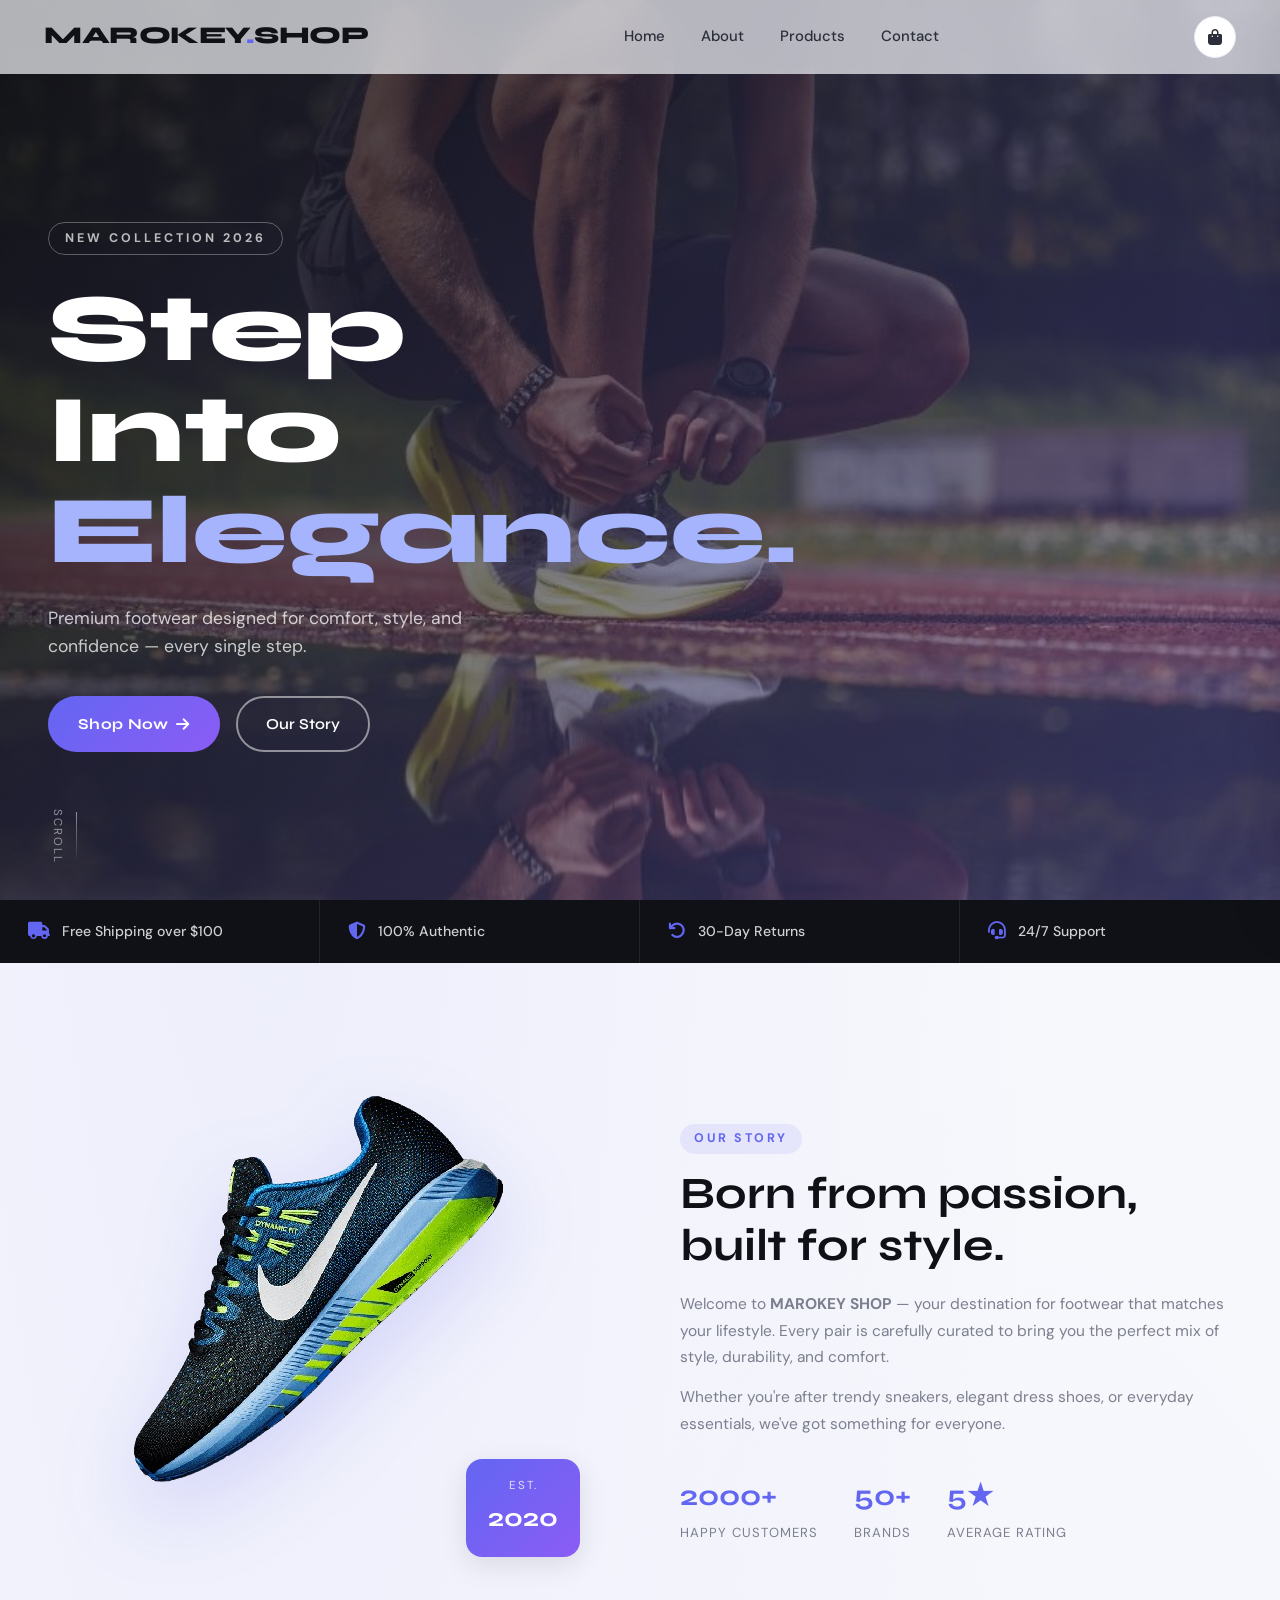
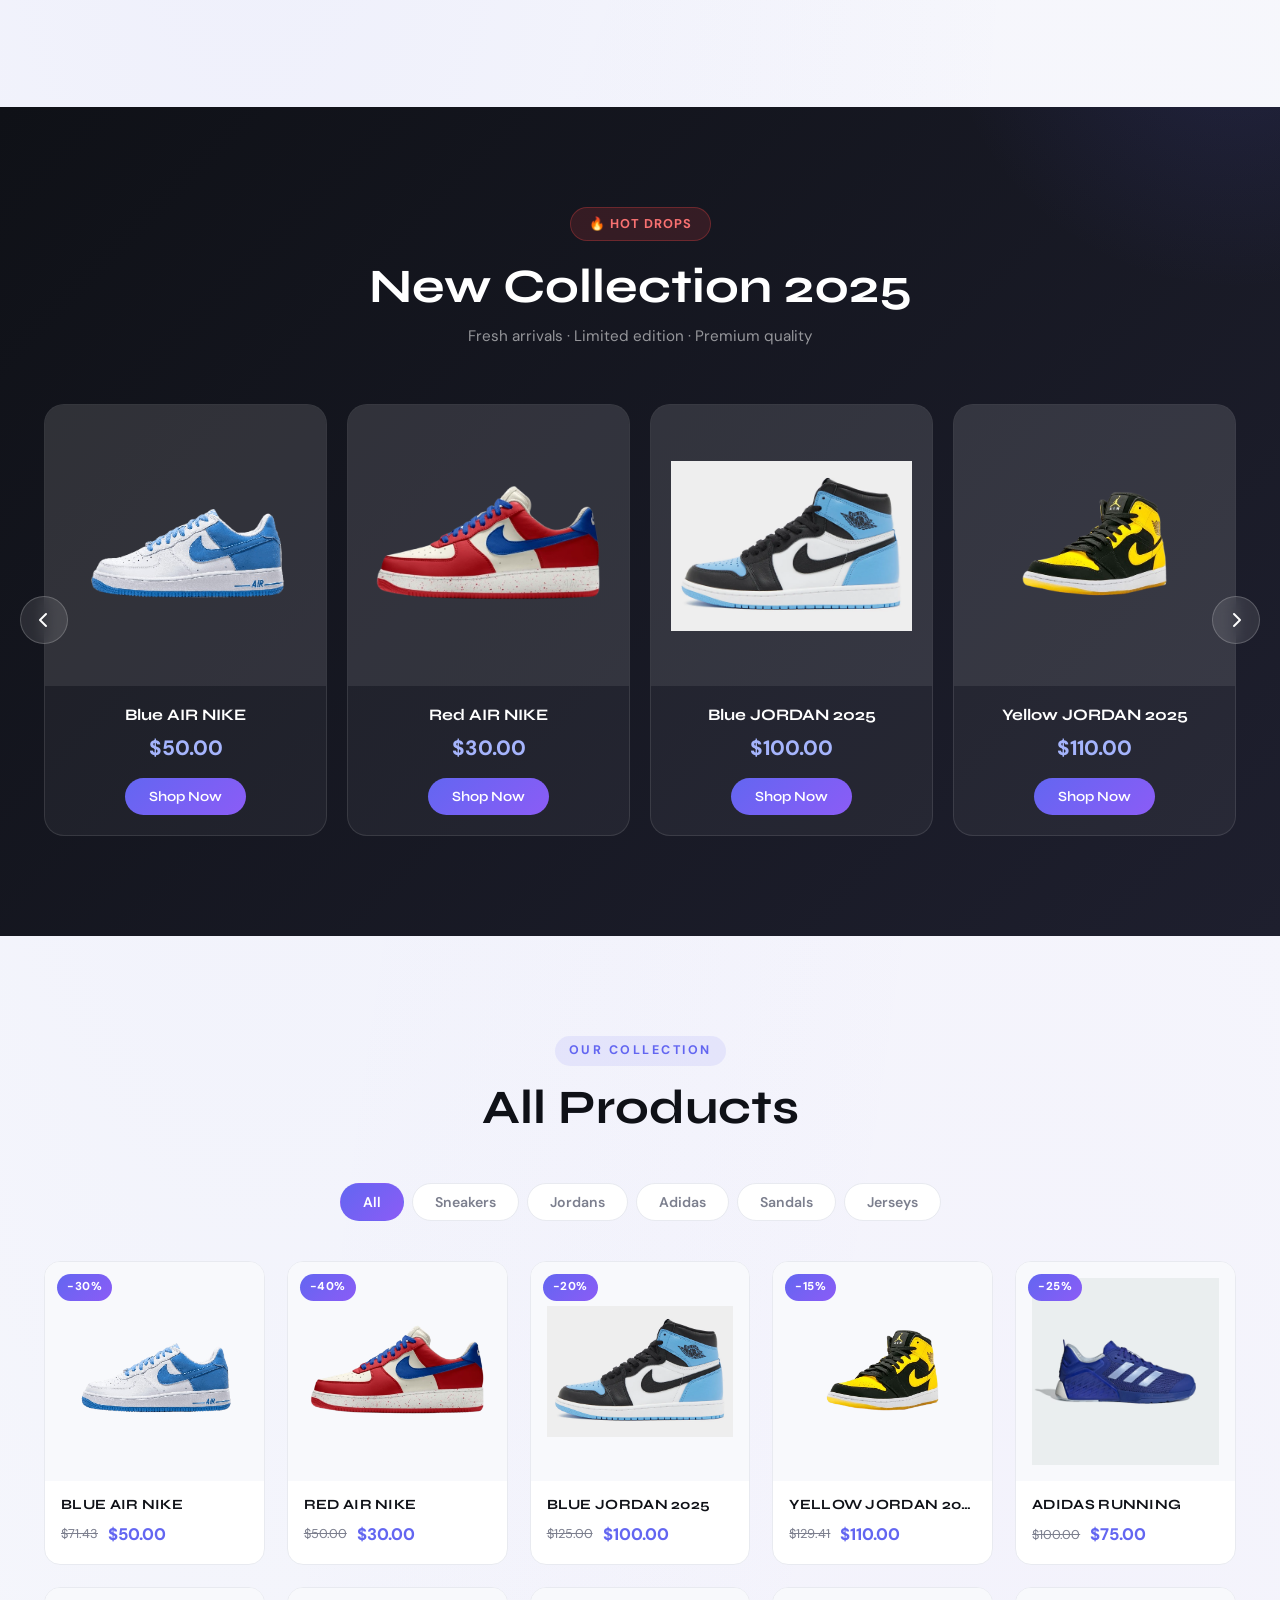
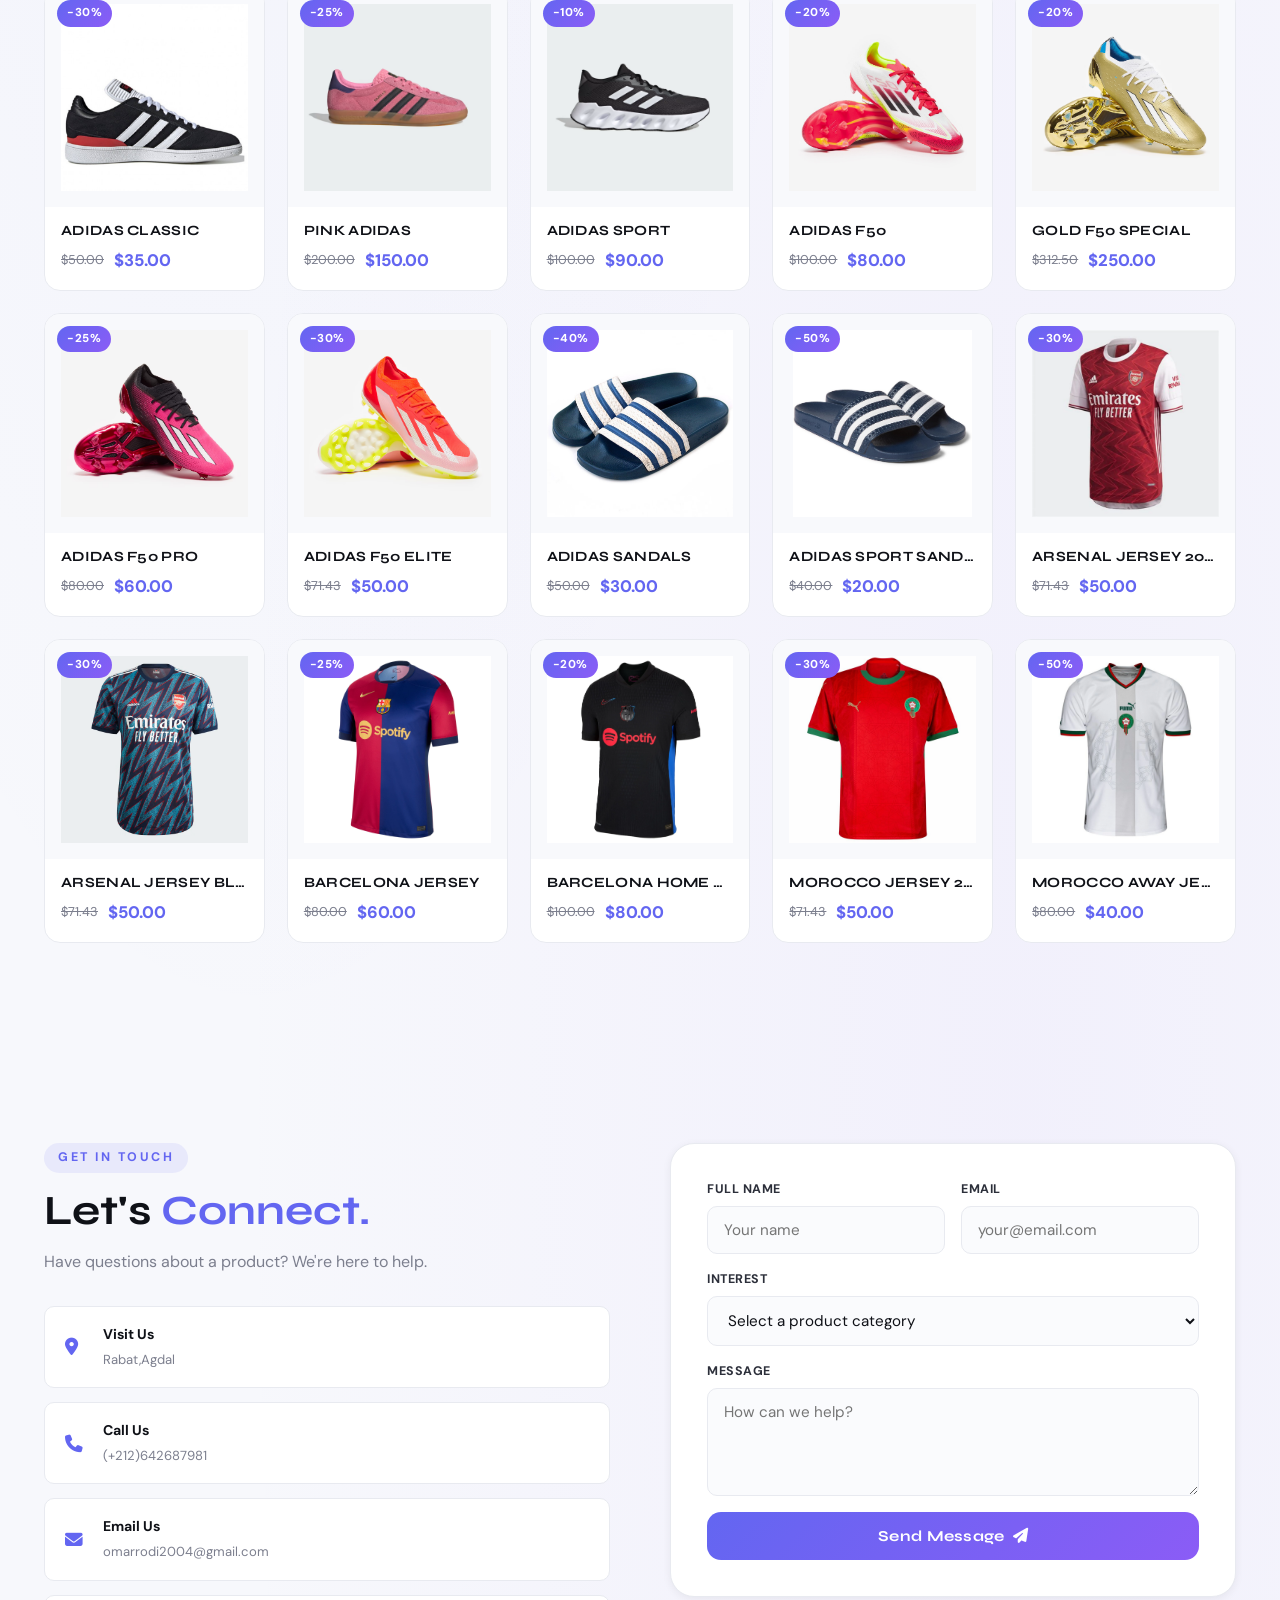
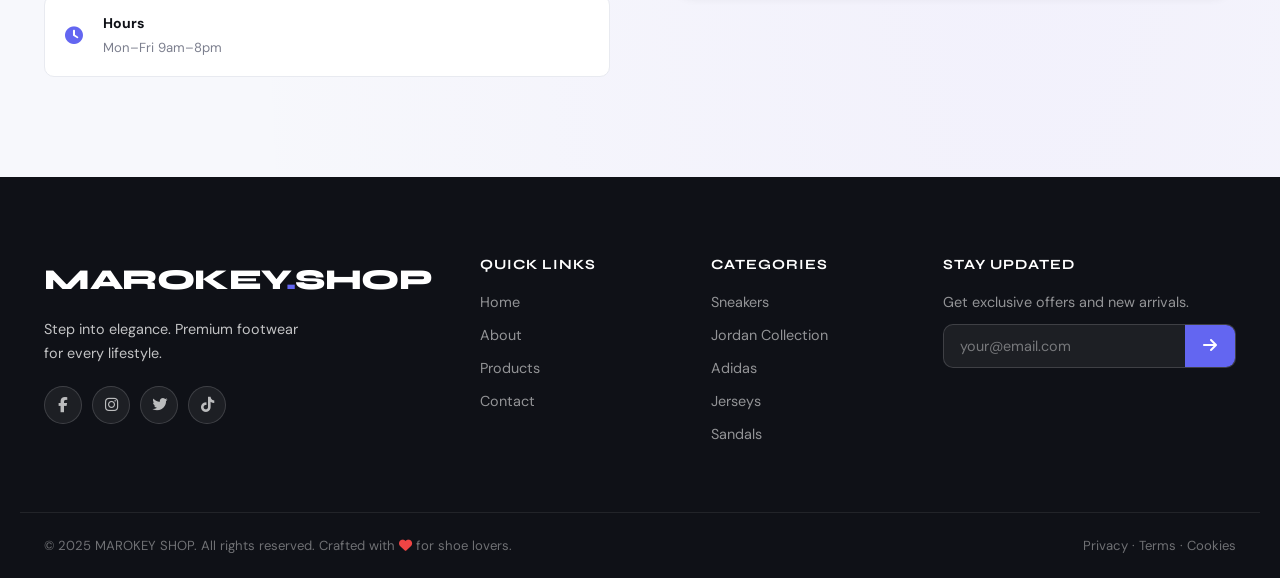
==== commit 22a11ee3: "update: number phone and location" ====
--- a/index.html
+++ b/index.html
@@ -25,6 +25,7 @@
     </ul>
 
     <div class="nav-actions">
+      
       <button class="icon-btn cart-trigger" onclick="openCart()" aria-label="Cart">
         <i class="fas fa-shopping-bag"></i>
         <span class="cart-count" style="display:none">0</span>
@@ -147,9 +148,9 @@
       <h2>Let's <em>Connect.</em></h2>
       <p>Have questions about a product? We're here to help.</p>
       <div class="contact-cards">
-        <div class="cc"><i class="fas fa-map-marker-alt"></i><div><strong>Visit Us</strong><span>123 Fashion Street, NY 10001</span></div></div>
-        <div class="cc"><i class="fas fa-phone"></i><div><strong>Call Us</strong><span>+1 (555) 123-4567</span></div></div>
-        <div class="cc"><i class="fas fa-envelope"></i><div><strong>Email Us</strong><span>hello@marokeyshop.com</span></div></div>
+        <div class="cc"><i class="fas fa-map-marker-alt"></i><div><strong>Visit Us</strong><span>Rabat,Agdal</span></div></div>
+        <div class="cc"><i class="fas fa-phone"></i><div><strong>Call Us</strong><span>(+212)642687981</span></div></div>
+        <div class="cc"><i class="fas fa-envelope"></i><div><strong>Email Us</strong><span>omarrodi2004@gmail.com</span></div></div>
         <div class="cc"><i class="fas fa-clock"></i><div><strong>Hours</strong><span>Mon–Fri 9am–8pm</span></div></div>
       </div>
     </div>
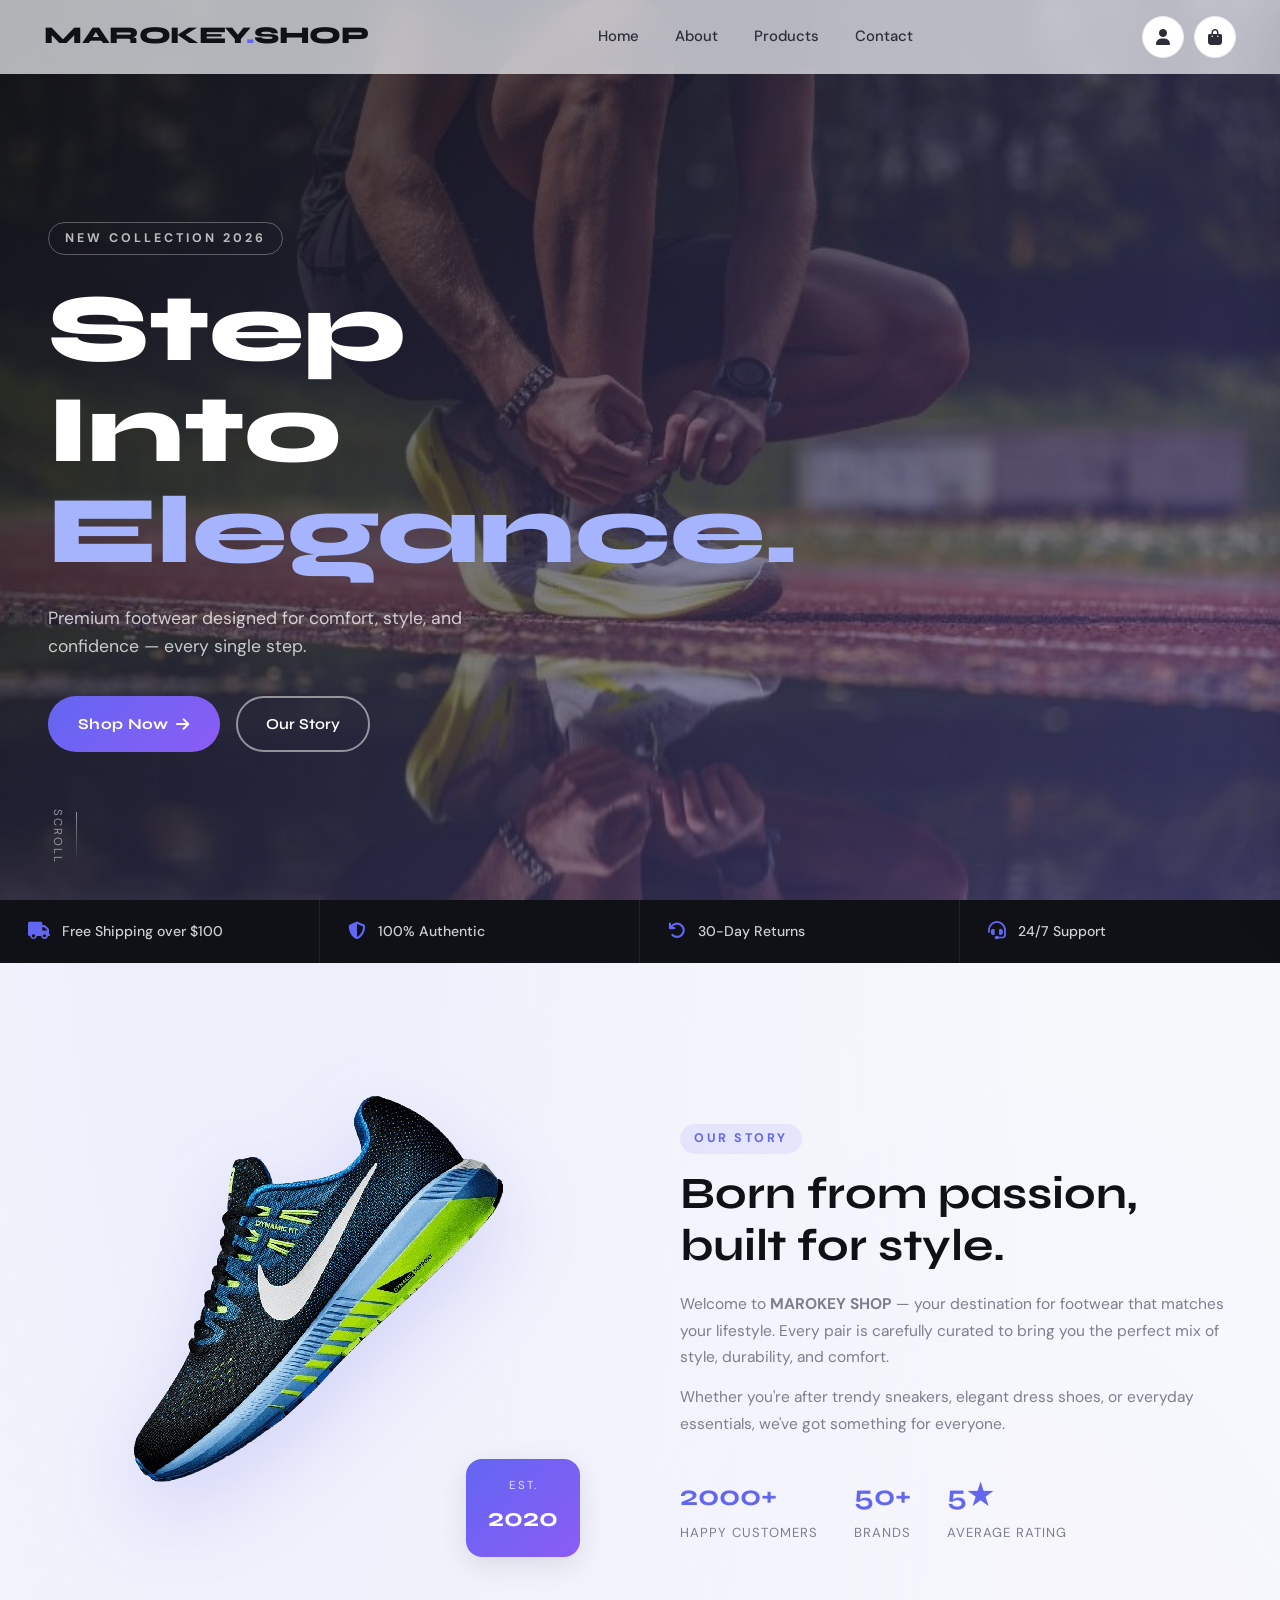
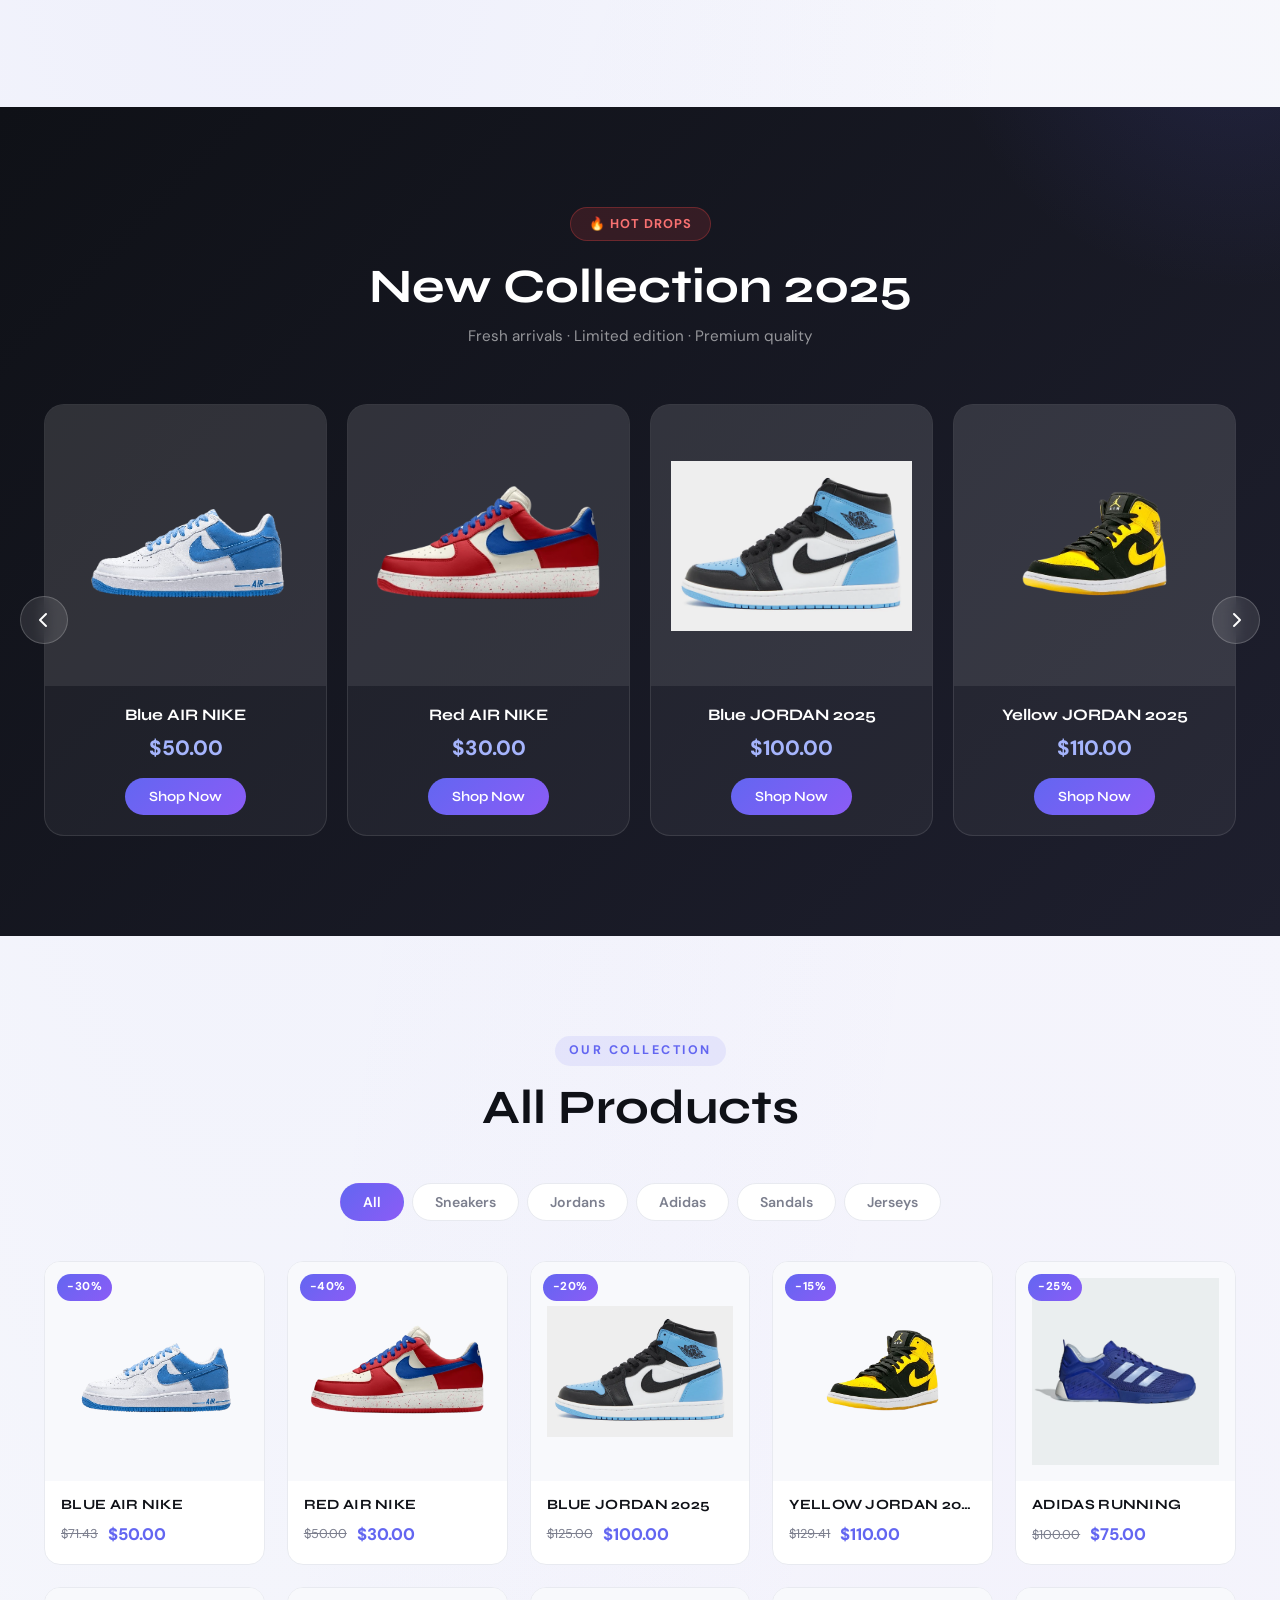
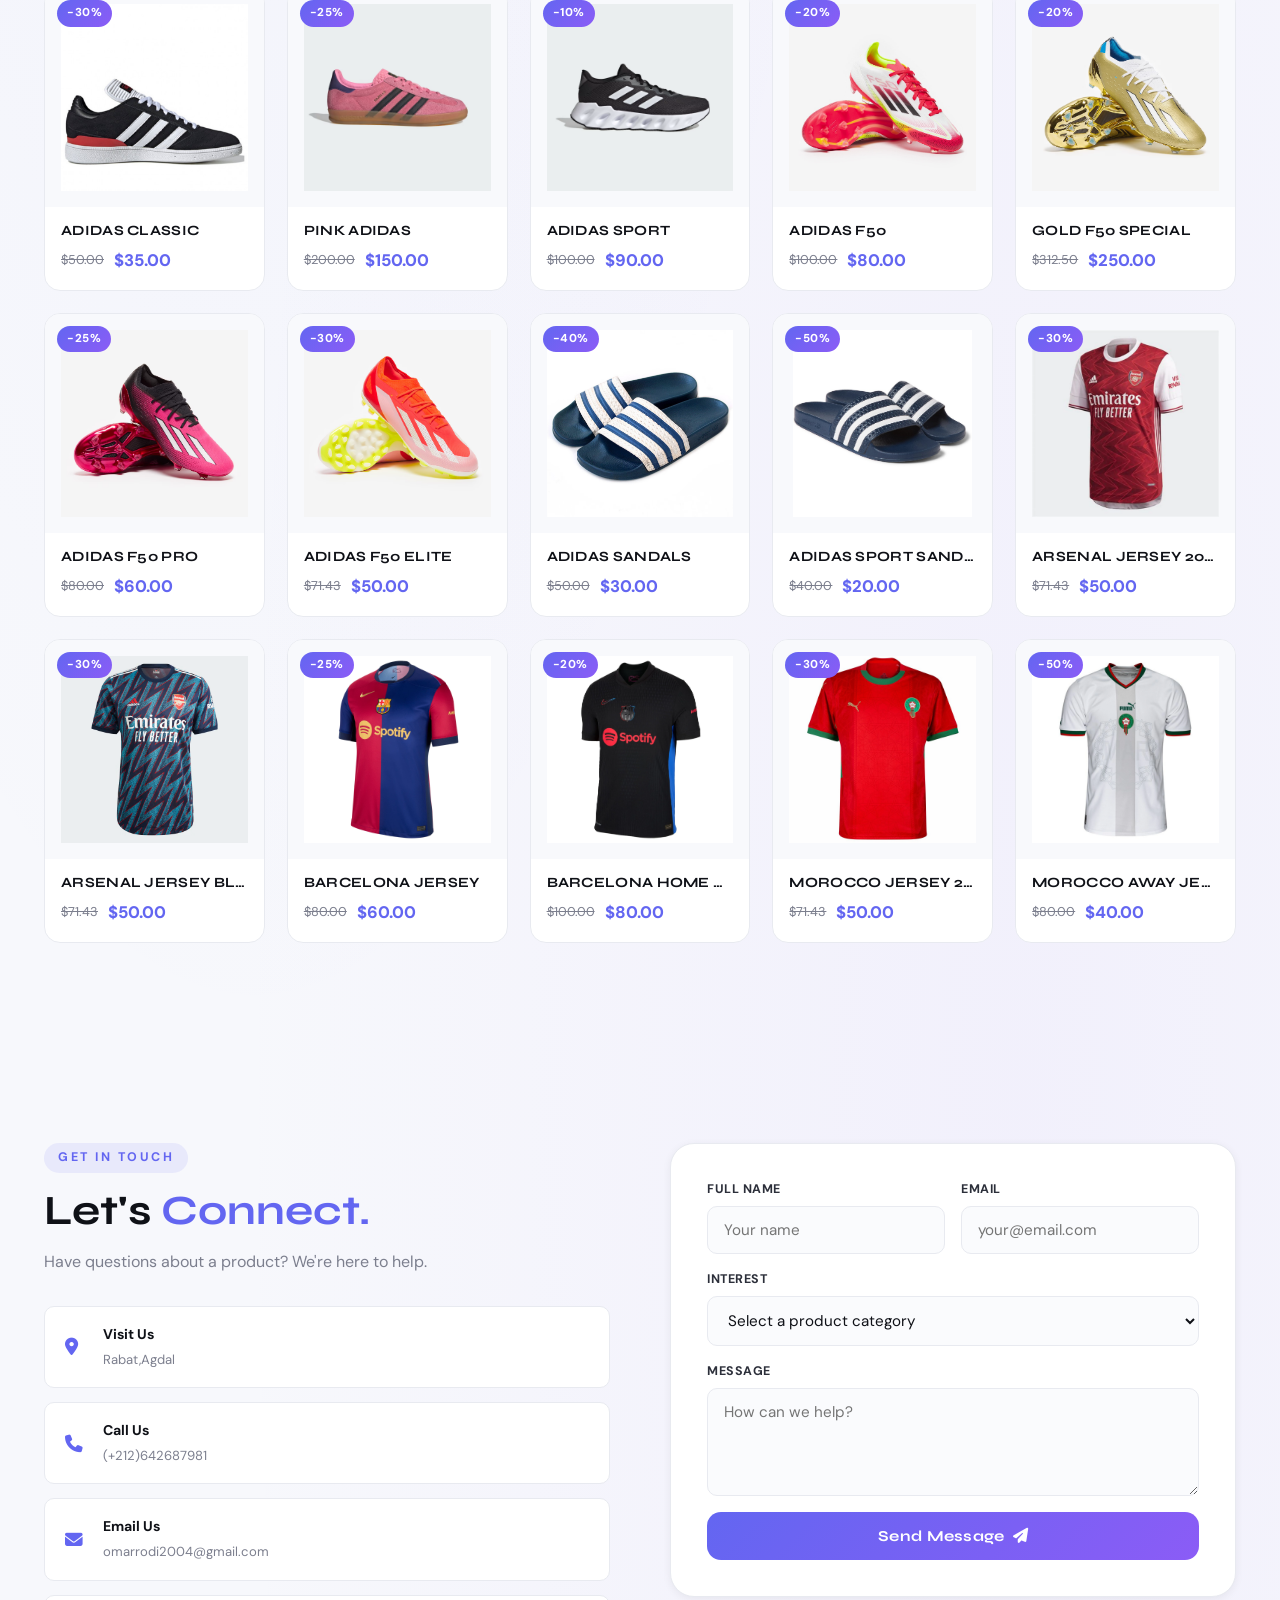
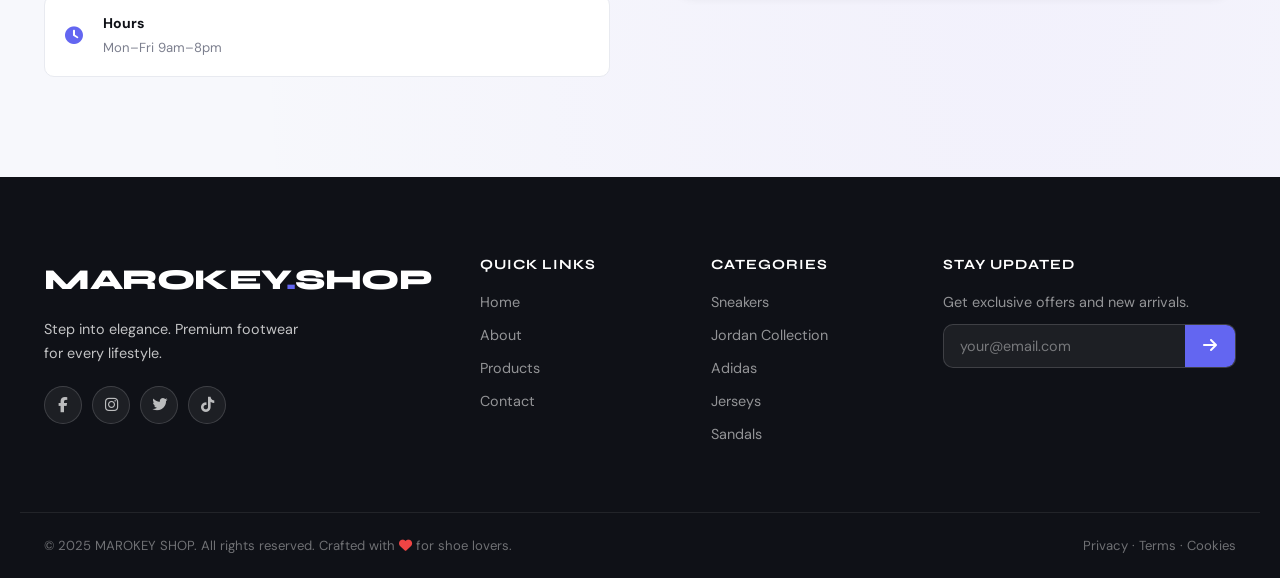
==== commit bd6b4797: "add login page to continue your checkout" ====
--- a/index.html
+++ b/index.html
@@ -11,6 +11,87 @@
   <link rel="stylesheet" href="style.css">
 </head>
 <body>
+<!-- Premium Login Modal -->
+<div id="loginModal" class="login-modal" >
+    <div class="login-overlay" onclick="closeLoginModal()"></div>
+  <div class="login-card">
+    <button class="login-close" onclick="closeLoginModal()"><i class="fas fa-times"></i></button>
+    
+    <div class="login-header">
+      <div class="login-icon">
+        <i class="fas fa-user-astronaut"></i>
+      </div>
+      <h2>Welcome Back</h2>
+      <p>Sign in to your account or create a new one</p>
+    </div>
+
+    <div class="login-tabs">
+      <button class="login-tab active" data-tab="login">Login</button>
+      <button class="login-tab" data-tab="register">Register</button>
+    </div>
+
+    <!-- Login Form -->
+    <form id="loginFormElem" class="login-form active">
+      <div class="input-group">
+        <i class="fas fa-envelope"></i>
+        <input type="email" id="loginEmail" placeholder="Email address" required>
+      </div>
+      <div class="input-group">
+        <i class="fas fa-lock"></i>
+        <input type="password" id="loginPassword" placeholder="Password" required>
+      </div>
+      <button type="submit" class="btn-login">Login <i class="fas fa-arrow-right"></i></button>
+      <p class="login-message" id="loginMessage"></p>
+      <div class="login-footer">
+        <a href="#">Forgot password?</a>
+      </div>
+    </form>
+
+    <!-- Register Form -->
+    <form id="registerFormElem" class="login-form">
+      <div class="input-group">
+        <i class="fas fa-user"></i>
+        <input type="text" id="regName" placeholder="Full name" required>
+      </div>
+      <div class="input-group">
+        <i class="fas fa-envelope"></i>
+        <input type="email" id="regEmail" placeholder="Email address" required>
+      </div>
+      <div class="input-group">
+        <i class="fas fa-lock"></i>
+        <input type="password" id="regPassword" placeholder="Password (min 6 chars)" required>
+      </div>
+      <div class="input-group">
+        <i class="fas fa-check-circle"></i>
+        <input type="password" id="regConfirmPassword" placeholder="Confirm password" required>
+      </div>
+      <button type="submit" class="btn-login">Create Account <i class="fas fa-user-plus"></i></button>
+      <p class="login-message" id="registerMessage"></p>
+    </form>
+
+    <div class="login-divider">
+      <span>Or continue with</span>
+    </div>
+    <div class="social-login">
+      <button class="social-btn"><i class="fab fa-google"></i> Google</button>
+      <button class="social-btn"><i class="fab fa-facebook-f"></i> Facebook</button>
+    </div>
+  </div>
+</div>
+<!-- User Dropdown Menu -->
+<div class="user-dropdown" id="userDropdown" style="display: none;">
+  <div class="user-dropdown-header">
+    <i class="fas fa-user-circle"></i>
+    <div>
+      <span id="dropdownUserName"></span>
+      <small id="dropdownUserEmail"></small>
+    </div>
+  </div>
+  <div class="user-dropdown-divider"></div>
+  <button id="logoutButton" class="logout-btn">
+    <i class="fas fa-sign-out-alt"></i> Logout
+  </button>
+</div>
 
 
 <nav class="mk-navbar" id="navbar">
@@ -25,6 +106,10 @@
     </ul>
 
     <div class="nav-actions">
+    
+      <button class="icon-btn" id="userBtn" onclick="openLoginModal()" aria-label="Account">
+  <i class="fas fa-user"></i>
+</button>
       
       <button class="icon-btn cart-trigger" onclick="openCart()" aria-label="Cart">
         <i class="fas fa-shopping-bag"></i>
@@ -36,6 +121,14 @@
     </div>
   </div>
 </nav>
+<!-- User Dropdown Menu -->
+<div class="user-dropdown" id="userDropdown" style="display:none;">
+  <div class="user-info">
+    <i class="fas fa-user-circle"></i>
+    <span id="userEmail"></span>
+  </div>
+  <button id="logoutBtn" class="btn-secondary">Logout</button>
+</div>
 
 <!-- ── Cart Overlay + Sidebar ──────────────────────────────── -->
 <div class="cart-overlay" id="cart-overlay"></div>
@@ -310,8 +403,13 @@
 // ── Smooth scroll nav links ──────────────────────────────────
 document.querySelectorAll('a[href^="#"]').forEach(a => {
   a.addEventListener('click', e => {
-    const t = document.querySelector(a.getAttribute('href'));
-    if (t) { e.preventDefault(); t.scrollIntoView({ behavior: 'smooth' }); }
+    const href = a.getAttribute('href');
+    if (!href || href === '#') return;
+    const target = document.querySelector(href);
+    if (target) {
+      e.preventDefault();
+      target.scrollIntoView({ behavior: 'smooth' });
+    }
   });
 });
 
--- a/style.css
+++ b/style.css
@@ -17,6 +17,711 @@
   --radius:     16px;
   --radius-sm:  10px;
   --nav-h:      74px;
+ 
+/* Modal Base */
+.login-modal {
+  position: fixed;
+  top: 0;
+  left: 0;
+  width: 100%;
+  height: 100%;
+  background: rgba(0, 0, 0, 0.75);
+  backdrop-filter: blur(12px);
+  -webkit-backdrop-filter: blur(12px);
+  z-index: 100000;
+  display: none;
+  align-items: center;
+  justify-content: center;
+  transition: all 0.3s ease;
+   overflow: hidden; 
+}
+
+.login-modal.show {
+  display: flex;
+}
+
+/* Modal Card */
+.login-card {
+  position: relative;
+  width: 90%;
+  max-width: 500px;
+  background: var(--card-bg, #d6e4f0);
+  border-radius: 32px;
+  padding: 32px 28px 36px;
+  box-shadow: 0 25px 50px -12px rgba(0, 0, 0, 0.4);
+  border: 1px solid rgba(255, 255, 255, 0.1);
+  transition: transform 0.3s cubic-bezier(0.34, 1.2, 0.64, 1);
+  animation: modalSlideIn 0.4s ease-out;
+  max-height: 85vh;          
+  overflow-y: auto; 
+}
+
+
+@keyframes modalSlideIn {
+  from {
+    opacity: 0;
+    transform: scale(0.96) translateY(-20px);
+  }
+  to {
+    opacity: 1;
+    transform: scale(1) translateY(0);
+  }
+}
+
+/* Close Button */
+.login-close {
+  position: absolute;
+  top: 40px;
+  right: 20px;
+  width: 36px;
+  height: 36px;
+  border-radius: 50%;
+  background: var(--border, #e8eaf0);
+  border: none;
+  font-size: 1rem;
+  cursor: pointer;
+  display: flex;
+  align-items: center;
+  justify-content: center;
+  transition: all 0.2s ease;
+  color: var(--muted, #7c7f8e);
+  z-index: 10;
+}
+
+.login-close:hover {
+  background: var(--red, #ef4444);
+  color: white;
+  transform: rotate(90deg);
+}
+
+/* Header */
+.login-header {
+  text-align: center;
+  margin-bottom: 28px;
+}
+
+.login-icon {
+  width: 70px;
+  height: 70px;
+  background: var(--gradient, linear-gradient(135deg, #6366f1, #8b5cf6));
+  border-radius: 50%;
+  display: flex;
+  align-items: center;
+  justify-content: center;
+  margin: 0 auto 16px;
+  font-size: 2rem;
+  color: white;
+  box-shadow: 0 10px 20px rgba(99, 102, 241, 0.3);
+}
+
+.login-header h2 {
+  font-family: 'Syne', sans-serif;
+  font-size: 1.6rem;
+  font-weight: 700;
+  margin-bottom: 6px;
+  color: var(--dark, #0f1117);
+}
+
+.login-header p {
+  font-size: 0.85rem;
+  color: var(--muted, #7c7f8e);
+}
+
+/* Tabs */
+.login-tabs {
+  display: flex;
+  gap: 20px;
+  border-bottom: 2px solid var(--border, #e8eaf0);
+  margin-bottom: 24px;
+}
+
+.login-tab {
+  background: none;
+  border: none;
+  padding: 10px 0;
+  font-weight: 700;
+  font-size: 1rem;
+  cursor: pointer;
+  color: var(--muted, #7c7f8e);
+  transition: all 0.2s ease;
+  position: relative;
+  flex: 1;
+  text-align: center;
+}
+
+.login-tab.active {
+  color: var(--accent, #6366f1);
+}
+
+.login-tab.active::after {
+  content: '';
+  position: absolute;
+  bottom: -2px;
+  left: 0;
+  width: 100%;
+  height: 2px;
+  background: var(--accent, #6366f1);
+  border-radius: 2px;
+}
+
+/* Input Groups */
+.input-group {
+  display: flex;
+  align-items: center;
+  gap: 12px;
+  background: var(--white, #ffffff);
+  border: 1.5px solid var(--border, #e8eaf0);
+  border-radius: 16px;
+  padding: 0 16px;
+  margin-bottom: 18px;
+  transition: all 0.2s ease;
+}
+
+.input-group:focus-within {
+  border-color: var(--accent, #6366f1);
+  box-shadow: 0 0 0 3px rgba(99, 102, 241, 0.1);
+}
+
+.input-group i {
+  color: var(--accent, #6366f1);
+  font-size: 1rem;
+  width: 20px;
+}
+
+.input-group input {
+  width: 100%;
+  padding: 14px 0;
+  background: transparent;
+  border: none;
+  outline: none;
+  color: var(--dark, #0f1117);
+  font-size: 0.95rem;
+  font-family: inherit;
+}
+
+.input-group input::placeholder {
+  color: var(--muted, #7c7f8e);
+  font-weight: 400;
+}
+
+/* Login Button */
+.btn-login {
+  width: 100%;
+  padding: 14px;
+  background: var(--gradient, linear-gradient(135deg, #6366f1, #8b5cf6));
+  border: none;
+  border-radius: 50px;
+  color: white;
+  font-weight: 700;
+  font-size: 1rem;
+  cursor: pointer;
+  display: flex;
+  align-items: center;
+  justify-content: center;
+  gap: 8px;
+  transition: all 0.2s ease;
+  margin-top: 8px;
+}
+
+.btn-login:hover {
+  transform: translateY(-2px);
+  box-shadow: 0 8px 20px rgba(99, 102, 241, 0.4);
+}
+
+/* Login Footer */
+.login-footer {
+  text-align: center;
+  margin-top: 16px;
+}
+
+.login-footer a {
+  font-size: 0.8rem;
+  color: var(--accent, #6366f1);
+  text-decoration: none;
+  transition: color 0.2s;
+}
+
+.login-footer a:hover {
+  text-decoration: underline;
+}
+
+/* Divider */
+.login-divider {
+  text-align: center;
+  margin: 24px 0 16px;
+  position: relative;
+}
+
+.login-divider::before,
+.login-divider::after {
+  content: '';
+  position: absolute;
+  top: 50%;
+  width: calc(50% - 70px);
+  height: 1px;
+  background: var(--border, #e8eaf0);
+}
+
+.login-divider::before {
+  left: 0;
+}
+
+.login-divider::after {
+  right: 0;
+}
+
+.login-divider span {
+  background: var(--card-bg, #ffffff);
+  padding: 0 16px;
+  font-size: 0.75rem;
+  color: var(--muted, #7c7f8e);
+}
+
+/* Social Login */
+.social-login {
+  display: flex;
+  gap: 12px;
+  margin-top: 8px;
+}
+
+.social-btn {
+  flex: 1;
+  display: flex;
+  align-items: center;
+  justify-content: center;
+  gap: 8px;
+  padding: 10px;
+  background: transparent;
+  border: 1.5px solid var(--border, #e8eaf0);
+  border-radius: 50px;
+  font-size: 0.85rem;
+  font-weight: 500;
+  cursor: pointer;
+  transition: all 0.2s ease;
+  color: var(--dark, #0f1117);
+}
+
+.social-btn:hover {
+  background: rgba(99, 102, 241, 0.08);
+  border-color: var(--accent, #6366f1);
+}
+
+/* Messages */
+.login-message {
+  font-size: 0.8rem;
+  text-align: center;
+  margin-top: 12px;
+  min-height: 36px;
+  color: var(--red, #ef4444);
+}
+
+
+
+/* Tablet (768px and below) */
+@media (max-width: 768px) {
+  .login-card {
+    max-width: 450px;
+    padding: 28px 24px 32px;
+    border-radius: 28px;
+  }
+
+  .login-icon {
+    width: 60px;
+    height: 60px;
+    font-size: 1.6rem;
+  }
+
+  .login-header h2 {
+    font-size: 1.4rem;
+  }
+
+  .login-header p {
+    font-size: 0.8rem;
+  }
+
+  .input-group {
+    padding: 0 14px;
+    margin-bottom: 16px;
+  }
+
+  .input-group input {
+    padding: 12px 0;
+    font-size: 0.9rem;
+  }
+
+  .btn-login {
+    padding: 12px;
+    font-size: 0.95rem;
+  }
+
+  .social-btn {
+    padding: 8px;
+    font-size: 0.8rem;
+  }
+}
+
+/* Mobile (600px and below) */
+@media (max-width: 600px) {
+  .login-card {
+    width: 92%;
+    padding: 24px 20px 28px;
+    border-radius: 24px;
+  }
+
+  .login-icon {
+    width: 50px;
+    height: 50px;
+    font-size: 1.4rem;
+    margin-bottom: 12px;
+  }
+
+  .login-header h2 {
+    font-size: 1.2rem;
+  }
+
+  .login-header p {
+    font-size: 0.75rem;
+  }
+
+  .login-tabs {
+    gap: 12px;
+    margin-bottom: 20px;
+  }
+
+  .login-tab {
+    font-size: 0.9rem;
+    padding: 8px 0;
+  }
+
+  .input-group {
+    padding: 0 12px;
+    margin-bottom: 14px;
+  }
+
+  .input-group i {
+    font-size: 0.9rem;
+  }
+
+  .input-group input {
+    padding: 11px 0;
+    font-size: 0.85rem;
+  }
+
+  .btn-login {
+    padding: 11px;
+    font-size: 0.9rem;
+  }
+
+  .login-footer a {
+    font-size: 0.75rem;
+  }
+
+  .login-divider {
+    margin: 20px 0 14px;
+  }
+
+  .login-divider span {
+    font-size: 0.7rem;
+    padding: 0 12px;
+  }
+
+  .social-login {
+    gap: 8px;
+  }
+
+  .social-btn {
+    padding: 7px;
+    font-size: 0.75rem;
+    gap: 6px;
+  }
+}
+@media (max-width: 480px) {
+  .login-card {
+    max-height: 90vh;
+    padding: 20px 16px;
+  }
+}
+
+/* Small phones (400px and below) */
+@media (max-width: 400px) {
+  .login-card {
+    width: 95%;
+    padding: 20px 16px 24px;
+    border-radius: 20px;
+  }
+
+  .login-icon {
+    width: 45px;
+    height: 45px;
+    font-size: 1.2rem;
+  }
+
+  .login-header h2 {
+    font-size: 1.1rem;
+  }
+
+  .login-header p {
+    font-size: 0.7rem;
+  }
+
+  .login-tab {
+    font-size: 0.85rem;
+  }
+
+  .input-group {
+    margin-bottom: 12px;
+  }
+
+  .input-group input {
+    font-size: 0.8rem;
+  }
+
+  .btn-login {
+    padding: 10px;
+    font-size: 0.85rem;
+  }
+
+  /* Stack social buttons vertically */
+  .social-login {
+    flex-direction: column;
+    gap: 10px;
+  }
+
+  .social-btn {
+    width: 100%;
+    justify-content: center;
+    padding: 9px;
+  }
+
+  .login-close {
+    top: 12px;
+    right: 12px;
+    width: 30px;
+    height: 30px;
+    font-size: 0.85rem;
+  }
+}
+
+/* Landscape mode on phones */
+@media (max-width: 800px) and (orientation: landscape) {
+  .login-card {
+    max-height: 90vh;
+    overflow-y: auto;
+    padding: 20px;
+  }
+
+  .login-icon {
+    width: 40px;
+    height: 40px;
+    font-size: 1.2rem;
+    margin-bottom: 8px;
+  }
+
+  .login-header h2 {
+    font-size: 1rem;
+    margin-bottom: 4px;
+  }
+
+  .login-header p {
+    font-size: 0.7rem;
+    margin-bottom: 0;
+  }
+
+  .input-group {
+    margin-bottom: 10px;
+  }
+
+  .input-group input {
+    padding: 8px 0;
+  }
+
+  .btn-login {
+    margin-top: 4px;
+    padding: 8px;
+  }
+}
+
+/* Dark mode adjustments (if body has .dark class) */
+body.dark .login-card {
+  background: var(--card-bg, #1e293b);
+}
+
+body.dark .input-group {
+  background: var(--white, #1e293b);
+  border-color: var(--border, #334155);
+}
+
+body.dark .input-group input {
+  color: var(--dark, #f0f0f0);
+}
+
+body.dark .social-btn {
+  background: var(--white, #1e293b);
+  color: var(--dark, #f0f0f0);
+}
+
+body.dark .login-divider span {
+  background: var(--card-bg, #1e293b);
+}
+
+/* Touch-friendly tap targets */
+@media (hover: none) and (pointer: coarse) {
+  .login-tab,
+  .btn-login,
+  .social-btn,
+  .login-close {
+    cursor: default;
+  }
+
+  .input-group input {
+    font-size: 16px; /* Prevents zoom on iOS */
+  }
+}
+}
+
+/* User Dropdown Menu */
+.user-dropdown {
+  position: fixed;
+  top: 80px;
+  right: 20px;
+  background: var(--card-bg, #ffffff);
+  border-radius: 20px;
+  box-shadow: 0 15px 35px rgba(0,0,0,0.15);
+  border: 1px solid var(--border, #e8eaf0);
+  min-width: 220px;
+  z-index: 10001;
+  overflow: hidden;
+  animation: dropdownFade 0.2s ease;
+}
+
+@keyframes dropdownFade {
+  from { opacity: 0; transform: translateY(-10px); }
+  to { opacity: 1; transform: translateY(0); }
+}
+
+.user-dropdown-header {
+  display: flex;
+  align-items: center;
+  gap: 12px;
+  padding: 16px;
+  background: var(--bg, #f7f8fc);
+}
+
+.user-dropdown-header i {
+  font-size: 2rem;
+  color: var(--accent, #6366f1);
+}
+
+.user-dropdown-header div {
+  display: flex;
+  flex-direction: column;
+  overflow: hidden;
+}
+
+.user-dropdown-header span {
+  font-weight: 700;
+  font-size: 0.9rem;
+  color: var(--dark, #0f1117);
+  white-space: nowrap;
+  overflow: hidden;
+  text-overflow: ellipsis;
+}
+
+.user-dropdown-header small {
+  font-size: 0.7rem;
+  color: var(--muted, #7c7f8e);
+  white-space: nowrap;
+  overflow: hidden;
+  text-overflow: ellipsis;
+}
+
+.user-dropdown-divider {
+  height: 1px;
+  background: var(--border, #e8eaf0);
+  margin: 0;
+}
+
+.logout-btn {
+  width: 100%;
+  padding: 12px 16px;
+  background: transparent;
+  border: none;
+  text-align: left;
+  font-size: 0.85rem;
+  font-weight: 500;
+  color: var(--red, #ef4444);
+  cursor: pointer;
+  transition: background 0.2s;
+  display: flex;
+  align-items: center;
+  gap: 10px;
+}
+
+.logout-btn:hover {
+  background: rgba(239, 68, 68, 0.1);
+}
+
+/* Mobile: adjust position */
+@media (max-width: 600px) {
+  .user-dropdown {
+    top: 70px;
+    right: 10px;
+    min-width: 200px;
+  }
+}
+/* Landscape mode on phones */
+@media (max-width: 800px) and (orientation: landscape) {
+  .login-card {
+    max-height: 85vh;
+    overflow-y: auto;
+    padding: 16px;
+  }
+  .login-icon {
+    width: 40px;
+    height: 40px;
+    font-size: 1.2rem;
+    margin-bottom: 8px;
+  }
+  .login-header h2 {
+    font-size: 1rem;
+    margin-bottom: 4px;
+  }
+  .login-header p {
+    font-size: 0.7rem;
+    margin-bottom: 0;
+  }
+  .input-group {
+    margin-bottom: 8px;
+  }
+  .input-group input {
+    padding: 8px 0;
+  }
+  .btn-login {
+    padding: 8px;
+    margin-top: 4px;
+  }
+  .social-login {
+    margin-top: 8px;
+  }
+  .login-divider {
+    margin: 16px 0 12px;
+  }
+}
+.login-modal {
+  position: fixed;
+  top: 0;
+  left: 0;
+  width: 100%;
+  height: 100%;
+  background: rgba(0, 0, 0, 0.6);
+  backdrop-filter: blur(6px);
+  z-index: 10000;
+  display: none;           
+  align-items: center;
+  justify-content: center;
+}
+.login-modal.show {
+  display: flex ;
 }
 
 /* ── Reset ──────────────────────────────────────────────────── */
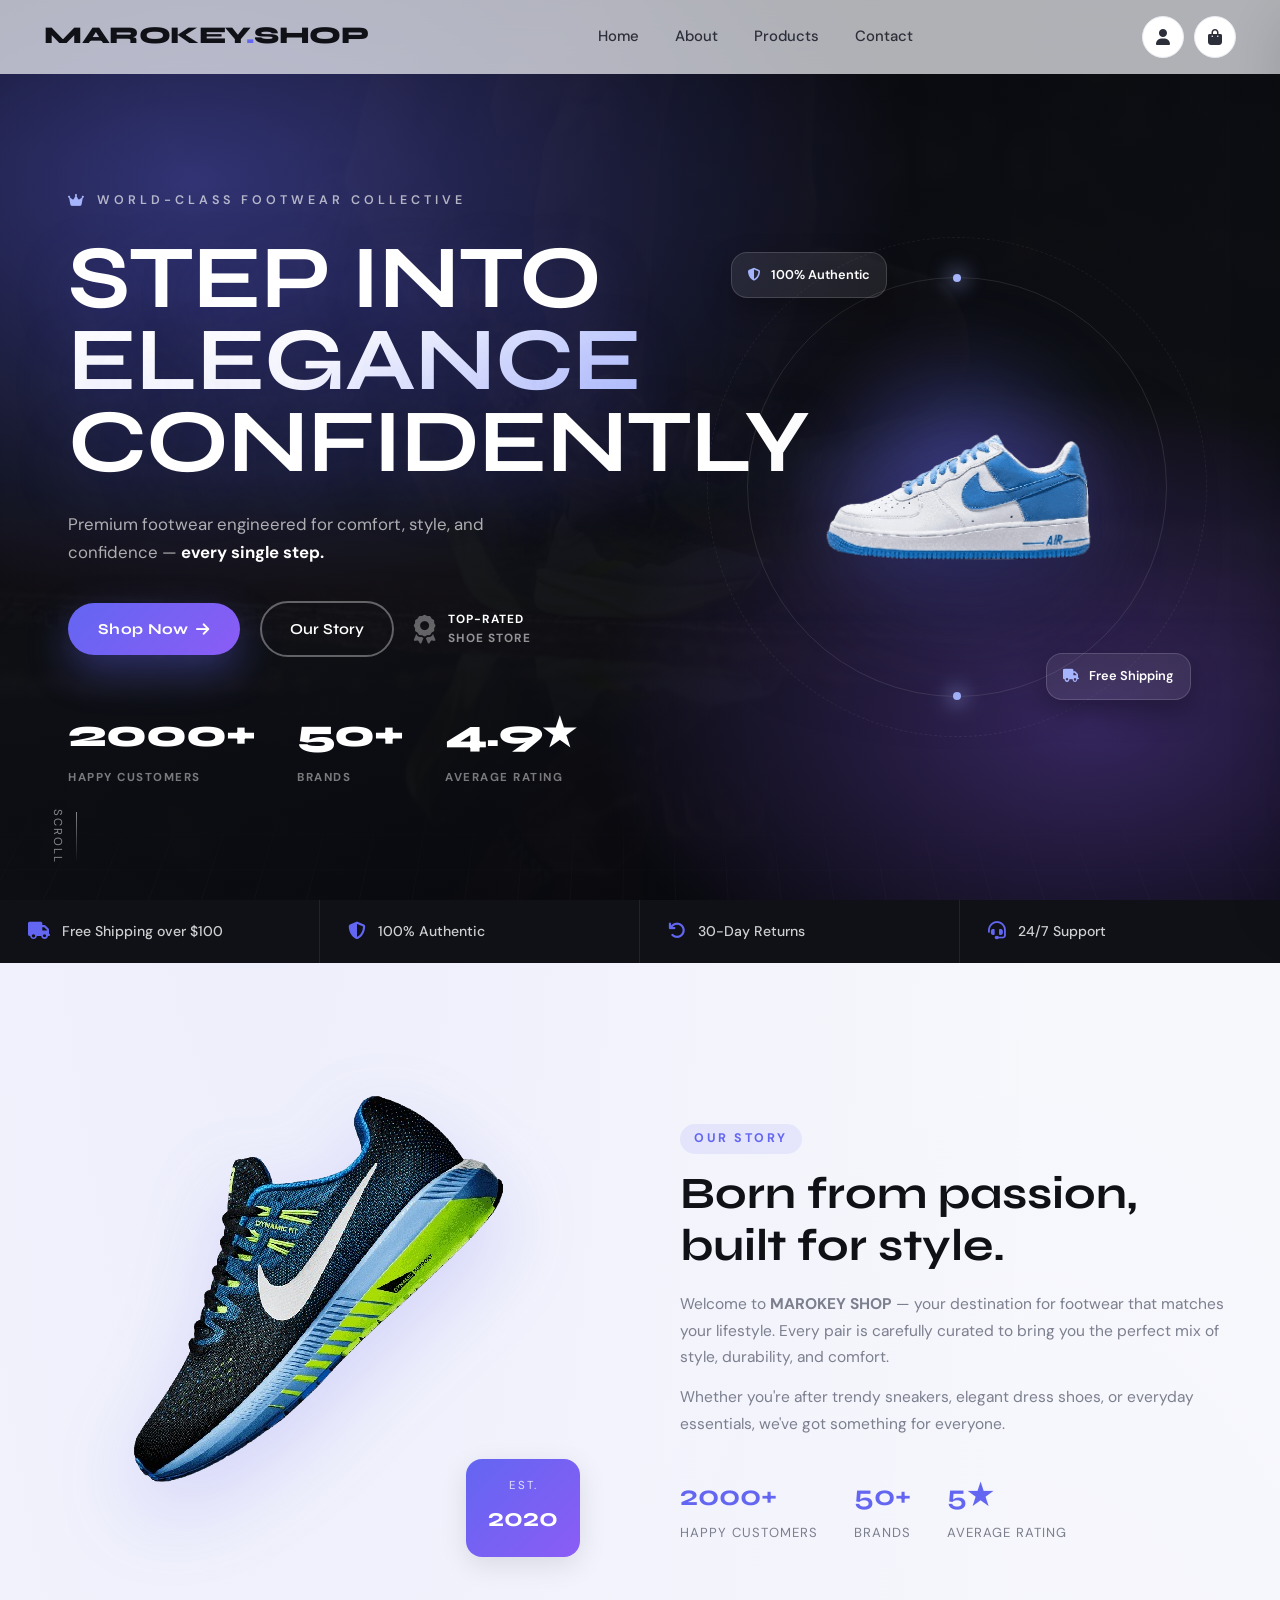
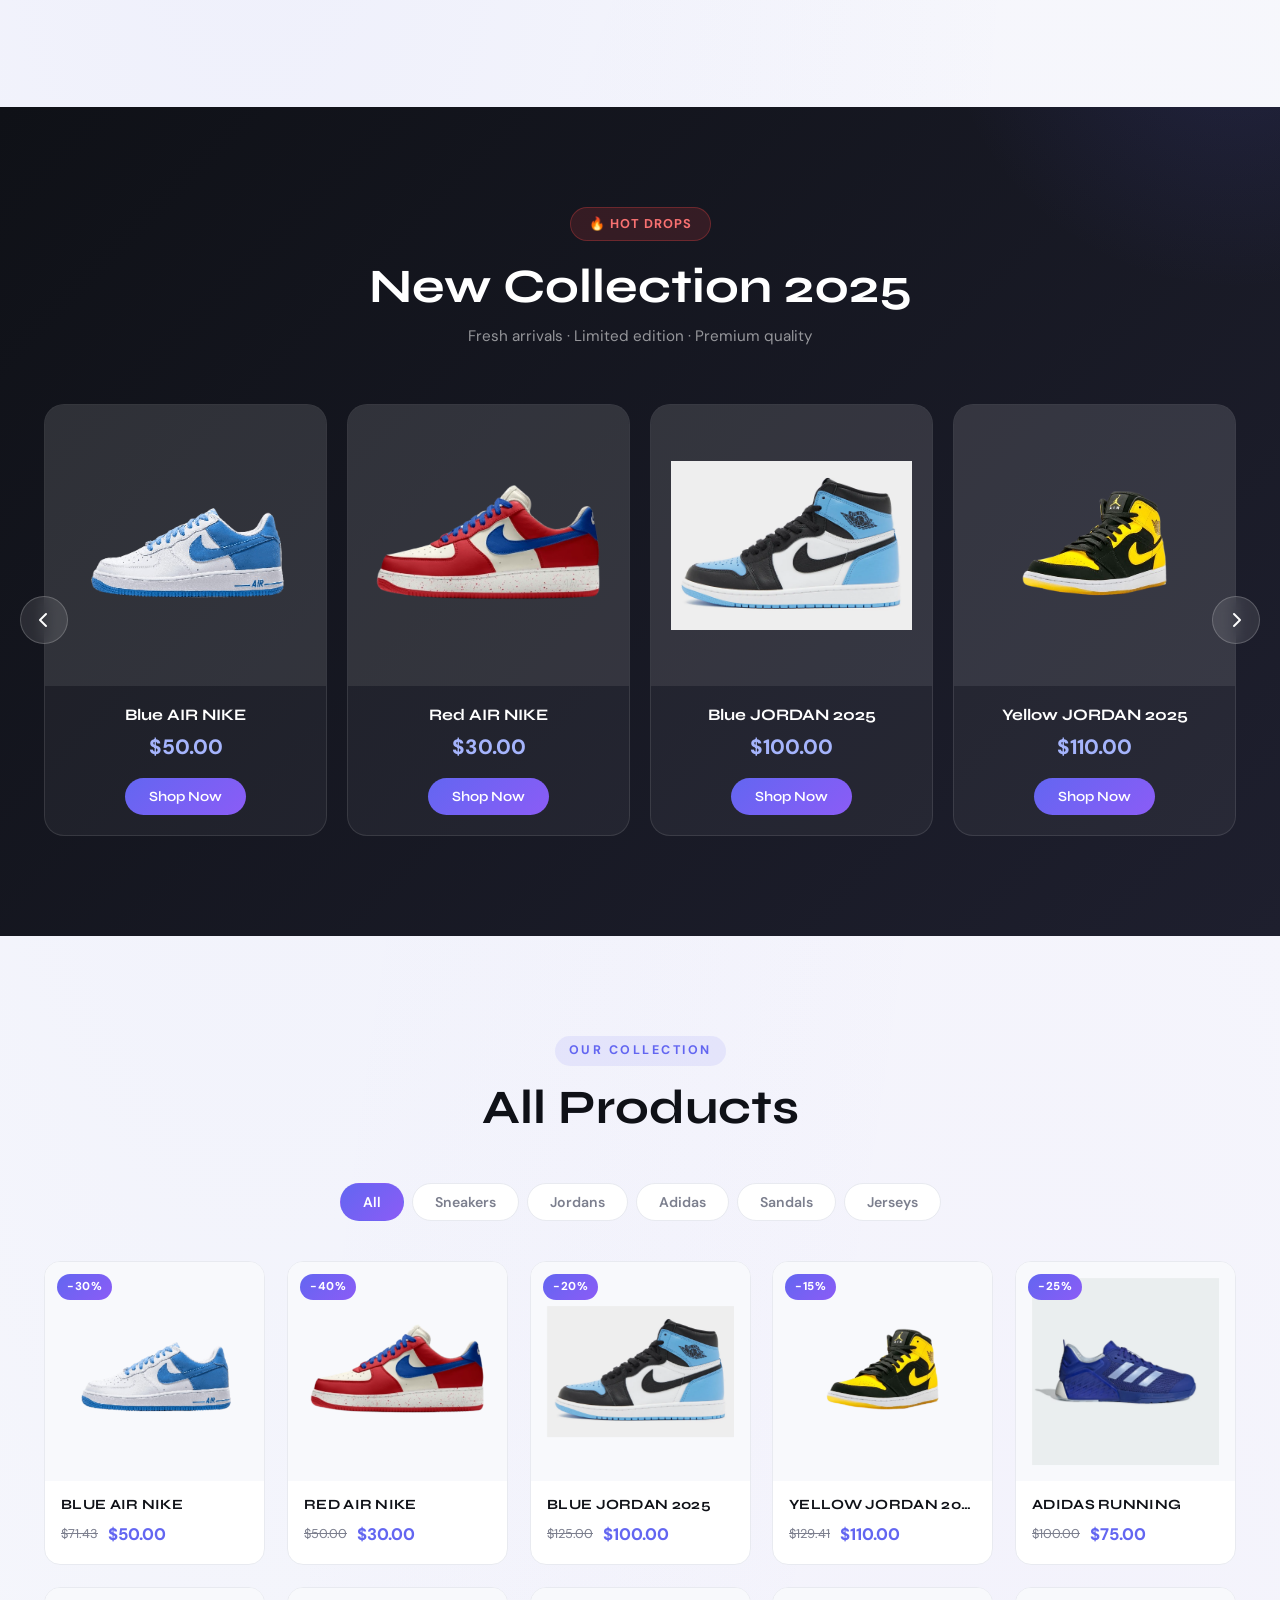
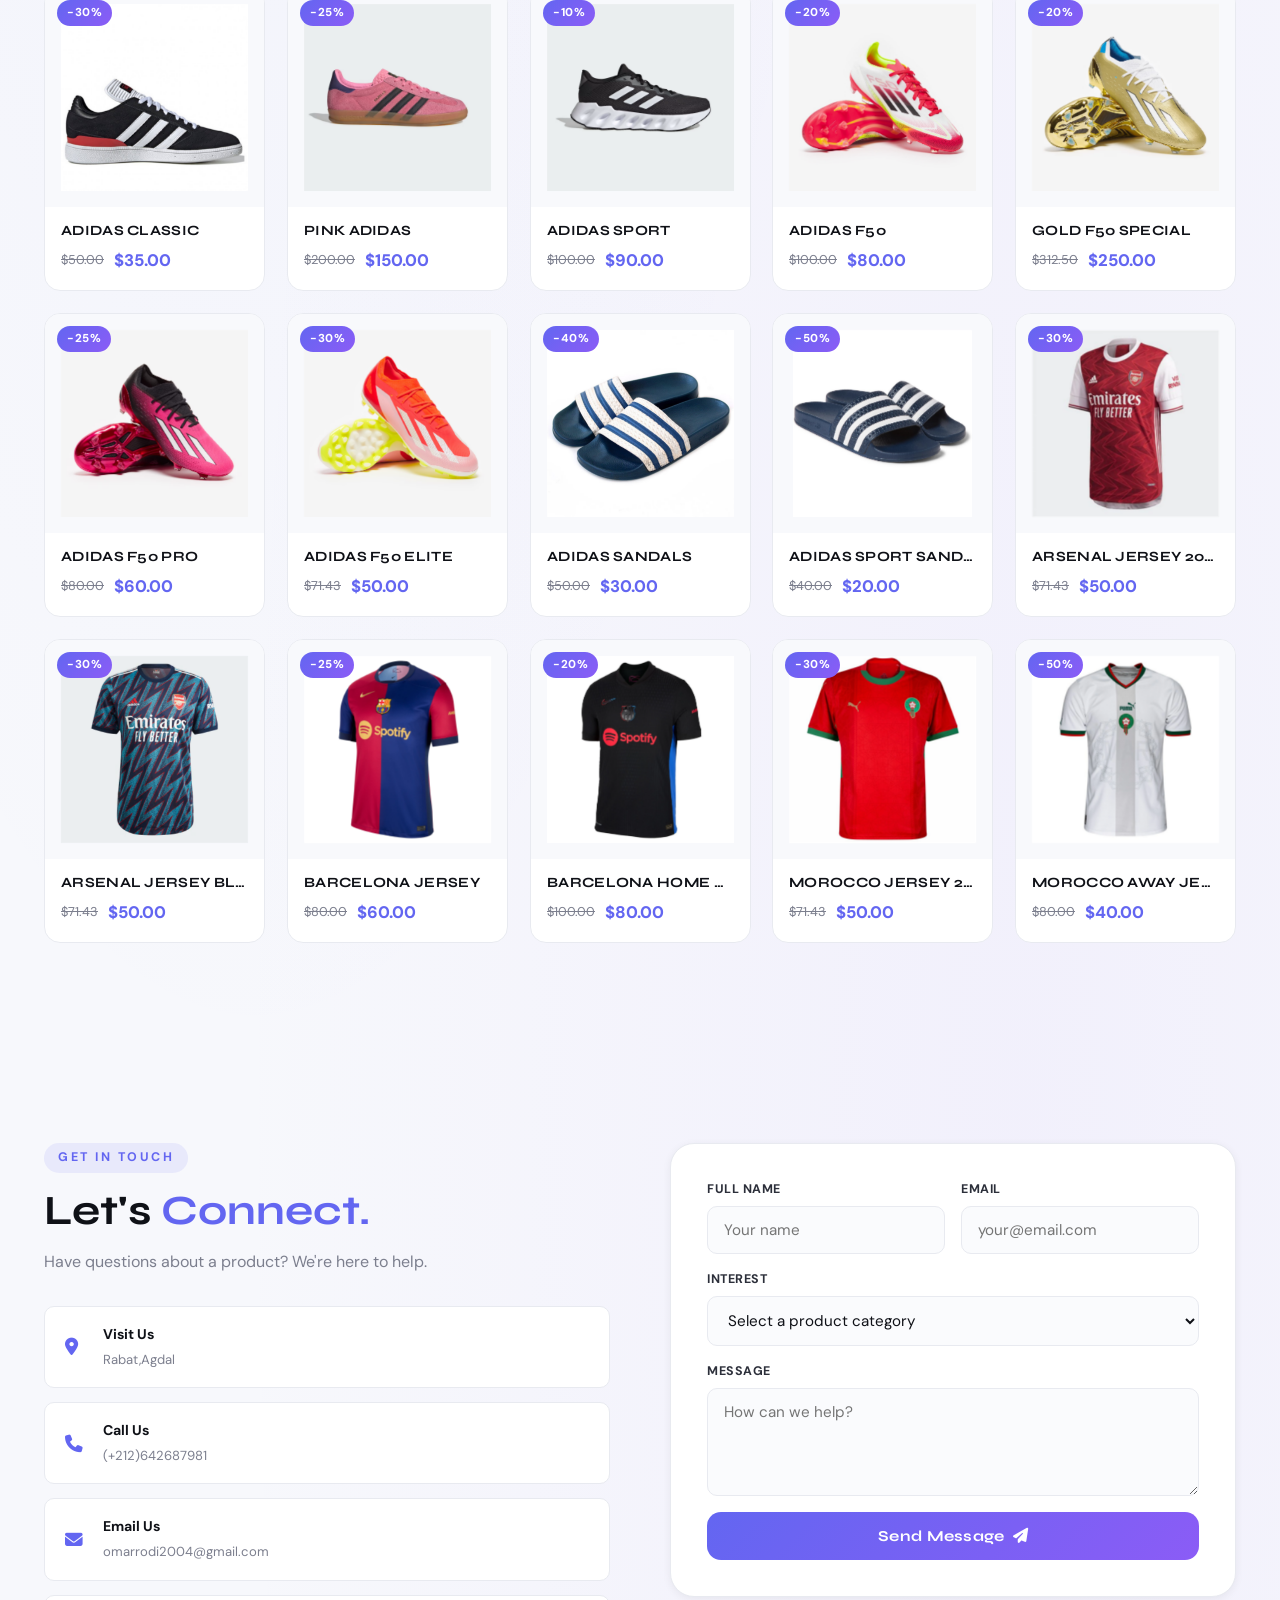
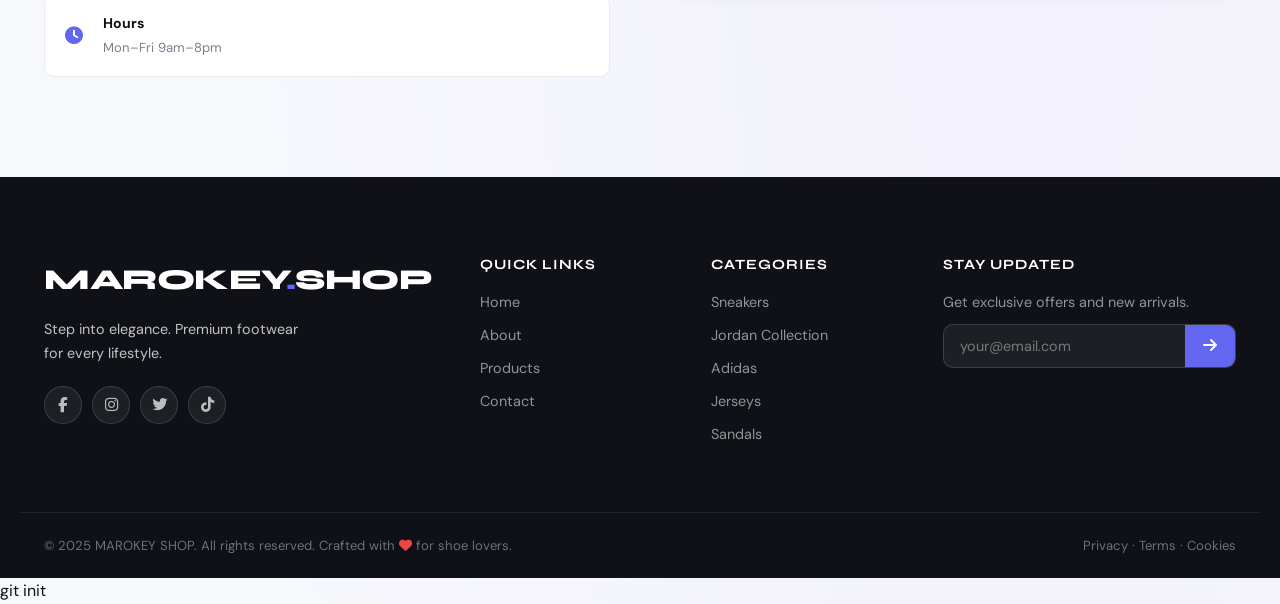
==== commit 5c4bbb06: "change the top design" ====
--- a/index.html
+++ b/index.html
@@ -141,21 +141,53 @@
   <div class="cart-footer"></div>
 </aside>
 
-<!-- ── Hero ────────────────────────────────────────────────── -->
+<!-- ── Hero — 3D Cinematic ─────────────────────────────────── -->
 <section class="hero" id="home">
   <div class="hero-bg">
     <img src="pictures/background img.jpg" alt="Hero" onerror="this.style.display='none'">
-    <div class="hero-overlay"></div>
-  </div>
-  <div class="hero-content">
-    <span class="hero-eyebrow">New Collection 2026</span>
-    <h1 class="hero-title">Step Into<br><em>Elegance.</em></h1>
-    <p class="hero-sub">Premium footwear designed for comfort, style, and confidence — every single step.</p>
-    <div class="hero-cta">
-      <a href="#products" class="btn-primary">Shop Now <i class="fas fa-arrow-right"></i></a>
-      <a href="#about" class="btn-ghost">Our Story</a>
-    </div>
-  </div>
+  </div>
+  <div class="hero-overlay"></div>
+
+  <div class="hero-inner">
+    <div class="hero-content">
+      <span class="hero-tag"><i class="fas fa-crown"></i> World-Class Footwear Collective</span>
+
+      <h1 class="hero-title-3d">
+        <span class="line">Step Into</span>
+        <span class="line">Elegance</span>
+        <span class="line">Confidently</span>
+      </h1>
+
+      <p class="hero-sub-3d">Premium footwear engineered for comfort, style, and confidence — <strong>every single step.</strong></p>
+
+      <div class="hero-cta">
+        <a href="#products" class="btn-primary">Shop Now <i class="fas fa-arrow-right"></i></a>
+        <a href="#about" class="btn-ghost">Our Story</a>
+        <div class="hero-badge-inline">
+          <i class="fas fa-award"></i>
+          <span class="bi-lines"><span>Top-Rated</span><span>Shoe Store</span></span>
+        </div>
+      </div>
+
+      <div class="hero-stats-3d">
+        <div class="hs"><strong>2000+</strong><span>Happy Customers</span></div>
+        <div class="hs"><strong>50+</strong><span>Brands</span></div>
+        <div class="hs"><strong>4.9★</strong><span>Average Rating</span></div>
+      </div>
+    </div>
+
+    <div class="hero-visual" id="heroVisual">
+      <div class="hero-visual-glow"></div>
+      <div class="hero-visual-ring"></div>
+      <div class="hero-visual-ring2"></div>
+      <div class="hero-visual-card" id="heroVisualCard">
+        <img src="pictures/picture3-removebg-preview.png" alt="Featured Shoe" onerror="this.src='https://via.placeholder.com/340x340?text=MAROKEY'">
+      </div>
+      <div class="hero-float-chip chip-1"><i class="fas fa-shield-alt"></i> 100% Authentic</div>
+      <div class="hero-float-chip chip-2"><i class="fas fa-truck"></i> Free Shipping</div>
+    </div>
+  </div>
+
   <div class="hero-scroll">
     <span>Scroll</span><div class="scroll-line"></div>
   </div>
@@ -414,6 +446,52 @@
 });
 
 renderProducts();
+
+// ── 3D Hero Parallax (mouse-driven tilt on floating shoe) ──────
+(function() {
+  const visual = document.getElementById('heroVisual');
+  const card = document.getElementById('heroVisualCard');
+  if (!visual || !card) return;
+  visual.addEventListener('mousemove', e => {
+    const r = visual.getBoundingClientRect();
+    const px = (e.clientX - r.left) / r.width - 0.5;
+    const py = (e.clientY - r.top) / r.height - 0.5;
+    card.style.transform = `rotateY(${-14 + px * 22}deg) rotateX(${6 - py * 18}deg)`;
+  });
+  visual.addEventListener('mouseleave', () => {
+    card.style.transform = 'rotateY(-14deg) rotateX(6deg)';
+  });
+})();
+
+// ── 3D Tilt on Product Cards (event-delegated for re-rendered grid) ──
+(function() {
+  const grid = document.getElementById('productsGrid');
+  if (!grid) return;
+  grid.addEventListener('mousemove', e => {
+    const card = e.target.closest('.product-card');
+    if (!card) return;
+    const r = card.getBoundingClientRect();
+    const px = (e.clientX - r.left) / r.width - 0.5;
+    const py = (e.clientY - r.top) / r.height - 0.5;
+    card.style.setProperty('--ry', (px * 10).toFixed(2) + 'deg');
+    card.style.setProperty('--rx', (-py * 10).toFixed(2) + 'deg');
+  });
+  grid.addEventListener('mouseleave', e => {
+    const card = e.target.closest && e.target.closest('.product-card');
+    // reset all cards on leave of grid to be safe
+    grid.querySelectorAll('.product-card').forEach(c => {
+      c.style.setProperty('--rx', '0deg');
+      c.style.setProperty('--ry', '0deg');
+    });
+  }, true);
+  grid.addEventListener('mouseout', e => {
+    const card = e.target.closest('.product-card');
+    if (card && !card.contains(e.relatedTarget)) {
+      card.style.setProperty('--rx', '0deg');
+      card.style.setProperty('--ry', '0deg');
+    }
+  });
+})();
 </script>
 </body>
-</html>
+</html>git init
--- a/style.css
+++ b/style.css
@@ -1,4 +1,3 @@
-
 :root {
   --dark:       #0f1117;
   --mid:        #2c2f3a;
@@ -17,7 +16,14 @@
   --radius:     16px;
   --radius-sm:  10px;
   --nav-h:      74px;
- 
+
+  /* 3D redesign tokens */
+  --ink:        #05060a;
+  --ink2:       #0d0f16;
+  --glow:       rgba(99,102,241,.45);
+  --glow2:      rgba(139,92,246,.35);
+}
+
 /* Modal Base */
 .login-modal {
   position: fixed;
@@ -577,7 +583,6 @@
     font-size: 16px; /* Prevents zoom on iOS */
   }
 }
-}
 
 /* User Dropdown Menu */
 .user-dropdown {
@@ -1011,38 +1016,193 @@
 }
 .clear-cart-btn:hover { border-color: var(--red); color: var(--red); }
 
-/* ── HERO ───────────────────────────────────────────────────── */
+/* ── HERO — 3D CINEMATIC ───────────────────────────────────────
+   Dark, deep-perspective hero with floating 3D product visual,
+   staggered fade-up text reveals, and mouse-parallax tilt.
+   ─────────────────────────────────────────────────────────────── */
+@import url('https://fonts.googleapis.com/css2?family=Anton&display=swap');
+
 .hero {
   position: relative; min-height: 100vh;
   display: flex; align-items: center;
   overflow: hidden; padding-top: var(--nav-h);
-}
+  background: var(--ink);
+  perspective: 1600px;
+}
+
+/* Layered background: image + gradient wash + glow orbs + grid */
 .hero-bg { position: absolute; inset: 0; }
-.hero-bg img { width: 100%; height: 100%; object-fit: cover; }
+.hero-bg img { width: 100%; height: 100%; object-fit: cover; opacity: .35; filter: saturate(1.1) contrast(1.05); }
 .hero-overlay {
   position: absolute; inset: 0;
-  background: linear-gradient(135deg, rgba(15,17,23,.78) 0%, rgba(99,102,241,.35) 100%);
-}
-.hero-content {
-  position: relative; z-index: 2;
-  max-width: 680px; padding: 0 48px;
-}
-.hero-eyebrow {
-  display: inline-block; font-size: .78rem; font-weight: 700; letter-spacing: 3px; text-transform: uppercase;
-  color: rgba(255,255,255,.7); border: 1px solid rgba(255,255,255,.3);
-  padding: 6px 16px; border-radius: 50px; margin-bottom: 24px;
-}
-.hero-title {
-  font-size: clamp(3rem, 8vw, 6rem); color: #fff;
-  margin-bottom: 22px; font-weight: 800; line-height: 1.05;
-}
-.hero-title em { color: #a5b4fc; font-style: normal; }
-.hero-sub { color: rgba(255,255,255,.75); font-size: 1.1rem; margin-bottom: 36px; max-width: 480px; }
-
-.hero-cta { display: flex; gap: 16px; flex-wrap: wrap; }
+  background:
+    radial-gradient(1200px 700px at 15% 20%, var(--glow) 0%, transparent 60%),
+    radial-gradient(900px 600px at 85% 80%, var(--glow2) 0%, transparent 55%),
+    linear-gradient(160deg, rgba(5,6,10,.92) 0%, rgba(13,15,22,.88) 55%, rgba(5,6,10,.96) 100%);
+}
+.hero::before {
+  /* subtle 3D grid floor for depth */
+  content: '';
+  position: absolute; left: -50%; right: -50%; bottom: -20%; height: 60%;
+  background-image:
+    linear-gradient(rgba(255,255,255,.06) 1px, transparent 1px),
+    linear-gradient(90deg, rgba(255,255,255,.06) 1px, transparent 1px);
+  background-size: 60px 60px;
+  transform: rotateX(62deg);
+  transform-origin: bottom;
+  mask-image: linear-gradient(to top, rgba(0,0,0,.9), transparent 75%);
+  -webkit-mask-image: linear-gradient(to top, rgba(0,0,0,.9), transparent 75%);
+  pointer-events: none; z-index: 1;
+}
+
+.hero-inner {
+  position: relative; z-index: 2; width: 100%;
+  max-width: 1240px; margin: 0 auto; padding: 0 48px;
+  display: grid; grid-template-columns: 1.1fr .9fr; gap: 40px; align-items: center;
+}
+
+.hero-content { max-width: 640px; }
+
+/* Tagline row */
+.hero-tag {
+  display: inline-flex; align-items: center; gap: 10px;
+  font-family: 'DM Sans', sans-serif; font-size: .78rem; font-weight: 600;
+  letter-spacing: 4px; text-transform: uppercase;
+  color: rgba(255,255,255,.65);
+  margin-bottom: 26px;
+  opacity: 0; animation: heroFadeUp .8s ease-out forwards;
+}
+.hero-tag i { color: #a5b4fc; font-size: .85rem; }
+
+/* Bold 3-line headline, Anton display font for maximum impact */
+.hero-title-3d {
+  font-family: 'Anton', 'Syne', sans-serif;
+  text-transform: uppercase;
+  line-height: .92;
+  letter-spacing: -1px;
+  margin-bottom: 26px;
+}
+.hero-title-3d .line {
+  display: block;
+  font-size: clamp(2.6rem, 7.2vw, 5.6rem);
+  color: #fff;
+  opacity: 0; transform: translateY(30px) rotateX(20deg);
+  animation: heroFadeUp3d .9s cubic-bezier(.2,.8,.2,1) forwards;
+  transform-style: preserve-3d;
+  text-shadow: 0 20px 60px rgba(99,102,241,.25);
+}
+.hero-title-3d .line:nth-child(1) { animation-delay: .15s; }
+.hero-title-3d .line:nth-child(2) { animation-delay: .32s; background:linear-gradient(135deg,#fff 40%,#a5b4fc 100%); -webkit-background-clip:text; background-clip:text; -webkit-text-fill-color:transparent; }
+.hero-title-3d .line:nth-child(3) { animation-delay: .49s; }
+
+.hero-sub-3d {
+  font-family: 'DM Sans', sans-serif;
+  color: rgba(255,255,255,.65); font-size: 1.05rem; line-height: 1.7;
+  max-width: 460px; margin-bottom: 34px;
+  opacity: 0; animation: heroFadeUp .8s ease-out forwards; animation-delay: .62s;
+}
+.hero-sub-3d strong { color: #fff; font-weight: 700; }
+
+.hero-cta {
+  display: flex; align-items: center; flex-wrap: wrap; gap: 20px;
+  margin-bottom: 46px;
+  opacity: 0; animation: heroFadeUp .8s ease-out forwards; animation-delay: .78s;
+}
+.hero-cta .btn-primary {
+  box-shadow: 0 16px 40px rgba(99,102,241,.4);
+}
+.hero-cta .btn-ghost {
+  color: #fff; border-color: rgba(255,255,255,.35);
+}
+.hero-cta .btn-ghost:hover { border-color: #fff; background: rgba(255,255,255,.1); }
+
+.hero-badge-inline {
+  display: flex; align-items: center; gap: 12px;
+  color: rgba(255,255,255,.55);
+}
+.hero-badge-inline i { font-size: 1.8rem; color: rgba(255,255,255,.35); }
+.hero-badge-inline .bi-lines { display: flex; flex-direction: column; font-size: .74rem; letter-spacing: 1px; text-transform: uppercase; font-weight: 700; }
+.hero-badge-inline .bi-lines span:first-child { color: #fff; }
+
+/* Stats row */
+.hero-stats-3d {
+  display: flex; flex-wrap: wrap; gap: 42px;
+  opacity: 0; animation: heroFadeUp .8s ease-out forwards; animation-delay: .95s;
+}
+.hero-stats-3d .hs {
+  display: flex; flex-direction: column;
+}
+.hero-stats-3d .hs strong {
+  font-family: 'Syne', sans-serif; color: #fff; font-weight: 800;
+  font-size: clamp(1.6rem, 3vw, 2.4rem); letter-spacing: -1px;
+}
+.hero-stats-3d .hs span {
+  color: rgba(255,255,255,.45); font-size: .72rem; font-weight: 700;
+  letter-spacing: 1.5px; text-transform: uppercase; margin-top: 4px;
+}
+
+/* 3D Floating Visual */
+.hero-visual {
+  position: relative; display: flex; align-items: center; justify-content: center;
+  height: 560px;
+  transform-style: preserve-3d;
+  opacity: 0; animation: heroFadeIn 1s ease-out forwards; animation-delay: .4s;
+}
+.hero-visual-ring {
+  position: absolute; width: 420px; height: 420px; border-radius: 50%;
+  border: 1px solid rgba(255,255,255,.1);
+  animation: ringSpin 22s linear infinite;
+}
+.hero-visual-ring::before, .hero-visual-ring::after {
+  content: ''; position: absolute; width: 8px; height: 8px; border-radius: 50%;
+  background: #a5b4fc; box-shadow: 0 0 20px 4px rgba(165,180,252,.6);
+}
+.hero-visual-ring::before { top: -4px; left: calc(50% - 4px); }
+.hero-visual-ring::after  { bottom: -4px; left: calc(50% - 4px); }
+.hero-visual-ring2 {
+  position: absolute; width: 500px; height: 500px; border-radius: 50%;
+  border: 1px dashed rgba(255,255,255,.06);
+  animation: ringSpin 34s linear infinite reverse;
+}
+
+.hero-visual-card {
+  position: relative; z-index: 3;
+  width: 340px; max-width: 80vw;
+  transform: rotateY(-14deg) rotateX(6deg);
+  transition: transform .15s ease-out;
+  filter: drop-shadow(0 40px 60px rgba(0,0,0,.55)) drop-shadow(0 0 40px rgba(99,102,241,.25));
+}
+.hero-visual-card img { width: 100%; height: auto; display: block; }
+
+.hero-visual-glow {
+  position: absolute; width: 320px; height: 320px; border-radius: 50%;
+  background: radial-gradient(circle, rgba(99,102,241,.5) 0%, transparent 70%);
+  filter: blur(30px); z-index: 1;
+  animation: pulseGlow 4s ease-in-out infinite;
+}
+
+.hero-float-chip {
+  position: absolute; z-index: 4;
+  background: rgba(255,255,255,.08); backdrop-filter: blur(14px);
+  border: 1px solid rgba(255,255,255,.15); border-radius: 16px;
+  padding: 12px 16px; display: flex; align-items: center; gap: 10px;
+  color: #fff; font-family: 'DM Sans', sans-serif; font-size: .8rem; font-weight: 600;
+  box-shadow: 0 12px 30px rgba(0,0,0,.3);
+  animation: floatChip 5s ease-in-out infinite;
+}
+.hero-float-chip i { color: #a5b4fc; }
+.hero-float-chip.chip-1 { top: 8%; left: -4%; animation-delay: 0s; }
+.hero-float-chip.chip-2 { bottom: 12%; right: -6%; animation-delay: 1.4s; }
+
+@keyframes heroFadeUp   { from { opacity:0; transform: translateY(24px); } to { opacity:1; transform: translateY(0); } }
+@keyframes heroFadeUp3d { from { opacity:0; transform: translateY(30px) rotateX(20deg); } to { opacity:1; transform: translateY(0) rotateX(0); } }
+@keyframes heroFadeIn   { from { opacity:0; transform: scale(.92); } to { opacity:1; transform: scale(1); } }
+@keyframes ringSpin     { from { transform: rotate(0deg); } to { transform: rotate(360deg); } }
+@keyframes pulseGlow    { 0%,100% { opacity:.5; transform: scale(1); } 50% { opacity:.85; transform: scale(1.12); } }
+@keyframes floatChip    { 0%,100% { transform: translateY(0); } 50% { transform: translateY(-14px); } }
 
 .hero-scroll {
-  position: absolute; bottom: 36px; left: 48px; z-index: 2;
+  position: absolute; bottom: 36px; left: 48px; z-index: 3;
   display: flex; flex-direction: column; align-items: center; gap: 10px;
   writing-mode: vertical-lr; font-size: .72rem; letter-spacing: 2px;
   color: rgba(255,255,255,.5); text-transform: uppercase;
@@ -1054,10 +1214,23 @@
 }
 @keyframes scrollPulse { 0%,100%{opacity:.4;transform:scaleY(1)} 50%{opacity:1;transform:scaleY(1.1)} }
 
+@media (max-width: 980px) {
+  .hero-inner { grid-template-columns: 1fr; text-align: center; }
+  .hero-content { max-width: 640px; margin: 0 auto; }
+  .hero-tag, .hero-cta, .hero-stats-3d { justify-content: center; }
+  .hero-sub-3d { margin-left: auto; margin-right: auto; }
+  .hero-visual { height: 380px; order: -1; }
+  .hero-visual-card { width: 240px; }
+  .hero-visual-ring { width: 300px; height: 300px; }
+  .hero-visual-ring2 { width: 360px; height: 360px; }
+}
 @media (max-width: 680px) {
-  .hero-content { padding: 0 24px; }
+  .hero-inner { padding: 0 24px; }
   .hero-scroll { display: none; }
-}
+  .hero-stats-3d { gap: 26px; }
+  .hero-float-chip { display: none; }
+}
+
 
 /* ── FEATURES BAR ───────────────────────────────────────────── */
 .features-bar {
@@ -1143,12 +1316,14 @@
 @media (max-width: 860px)  { .nc-slide { flex: 0 0 calc(50% - 10px); } }
 @media (max-width: 540px)  { .nc-slide { flex: 0 0 100%; } }
 
+.slider-viewport { perspective: 1200px; }
 .nc-card {
   background: rgba(255,255,255,.05); border: 1px solid rgba(255,255,255,.1);
   border-radius: 20px; overflow: hidden;
-  transition: transform .3s, box-shadow .3s;
-}
-.nc-card:hover { transform: translateY(-10px); box-shadow: 0 24px 48px rgba(0,0,0,.4); }
+  transition: transform .35s cubic-bezier(.2,.8,.2,1), box-shadow .35s;
+  transform: perspective(900px) rotateX(0deg);
+}
+.nc-card:hover { transform: perspective(900px) rotateX(6deg) translateY(-10px); box-shadow: 0 30px 60px rgba(0,0,0,.5), 0 0 40px rgba(99,102,241,.15); }
 .nc-img { aspect-ratio: 1; background: rgba(255,255,255,.08); display: flex; align-items: center; justify-content: center; }
 .nc-img img { width: 100%; height: 100%; object-fit: contain; padding: 20px; }
 .nc-info { padding: 20px; text-align: center; }
@@ -1205,16 +1380,21 @@
 @media (max-width: 960px)  { .products-grid { grid-template-columns: repeat(3,1fr); gap: 16px; } }
 @media (max-width: 640px)  { .products-grid { grid-template-columns: repeat(2,1fr); gap: 12px; } }
 
-/* Product Card */
+/* Product Card — 3D tilt (JS drives --rx/--ry via mousemove) */
+.products-grid { perspective: 1400px; }
 .product-card {
   background: #fff; border-radius: var(--radius);
   border: 1px solid var(--border); overflow: hidden;
-  transition: transform .3s, box-shadow .3s;
+  transition: transform .25s ease, box-shadow .3s;
   display: flex; flex-direction: column;
+  transform-style: preserve-3d;
+  --rx: 0deg; --ry: 0deg;
+  transform: perspective(900px) rotateX(var(--rx)) rotateY(var(--ry)) translateY(0);
+  will-change: transform;
 }
 .product-card:hover {
-  transform: translateY(-8px);
-  box-shadow: var(--shadow-md);
+  transform: perspective(900px) rotateX(var(--rx)) rotateY(var(--ry)) translateY(-8px);
+  box-shadow: var(--shadow-md), 0 30px 50px -20px rgba(99,102,241,.25);
 }
 
 .product-img-wrap {
@@ -1224,8 +1404,9 @@
 .product-img-wrap img {
   width: 100%; height: 100%; object-fit: contain;
   padding: 16px; transition: transform .4s ease;
-}
-.product-card:hover .product-img-wrap img { transform: scale(1.07); }
+  transform: translateZ(20px);
+}
+.product-card:hover .product-img-wrap img { transform: scale(1.07) translateZ(30px); }
 
 .disc-badge {
   position: absolute; top: 12px; left: 12px; z-index: 2;
@@ -1383,8 +1564,8 @@
 
 /* ── Animations ─────────────────────────────────────────────── */
 @keyframes fadeInUp {
-  from { opacity: 0; transform: translateY(24px); }
-  to   { opacity: 1; transform: translateY(0); }
+  from { opacity: 0; }
+  to   { opacity: 1; }
 }
 .product-card {
   animation: fadeInUp .45s ease both;
@@ -1399,5 +1580,4 @@
 .product-card:nth-child(8)  { animation-delay: .24s }
 .product-card:nth-child(9)  { animation-delay: .27s }
 .product-card:nth-child(10) { animation-delay: .30s }
-.newsletter-col > p { color: rgba(255,255,255,.55); font-size:.9rem; margin-bottom:10px; }
-
+.newsletter-col > p { color: rgba(255,255,255,.55); font-size:.9rem; margin-bottom:10px; }
